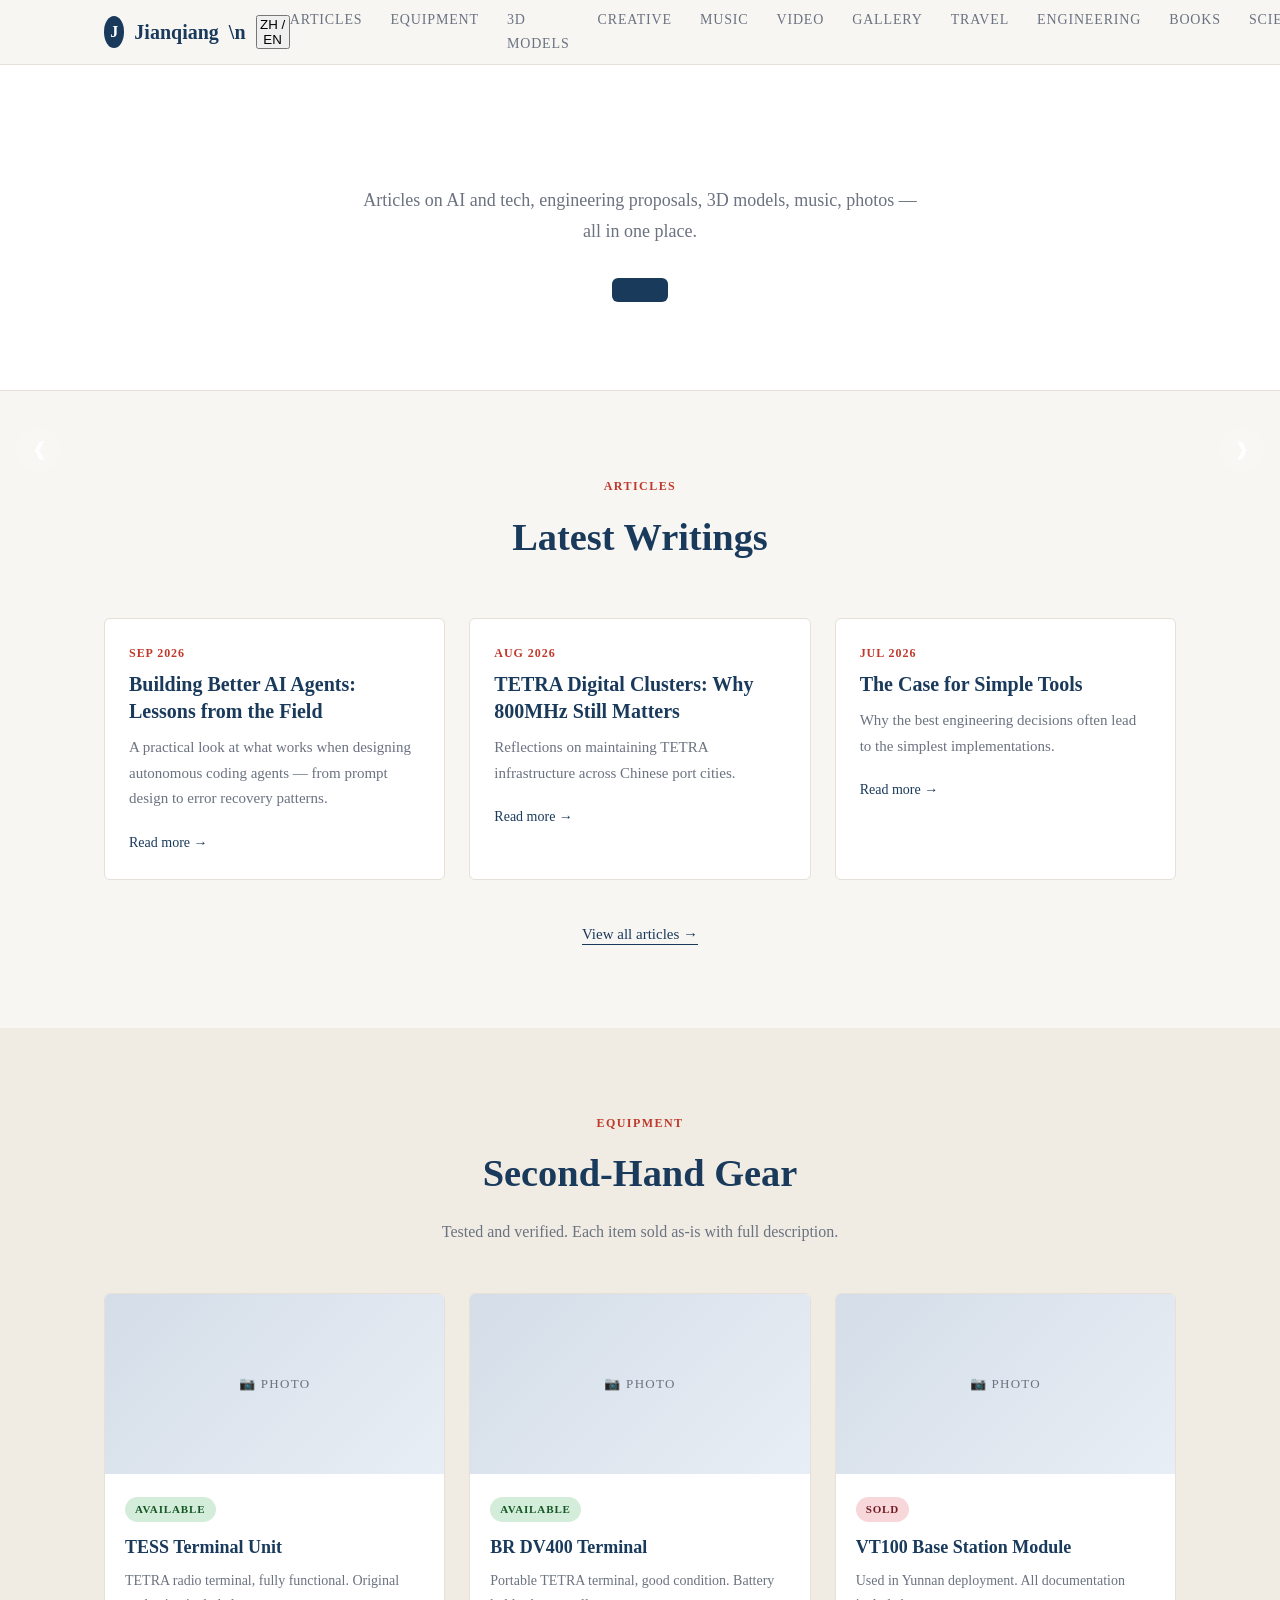
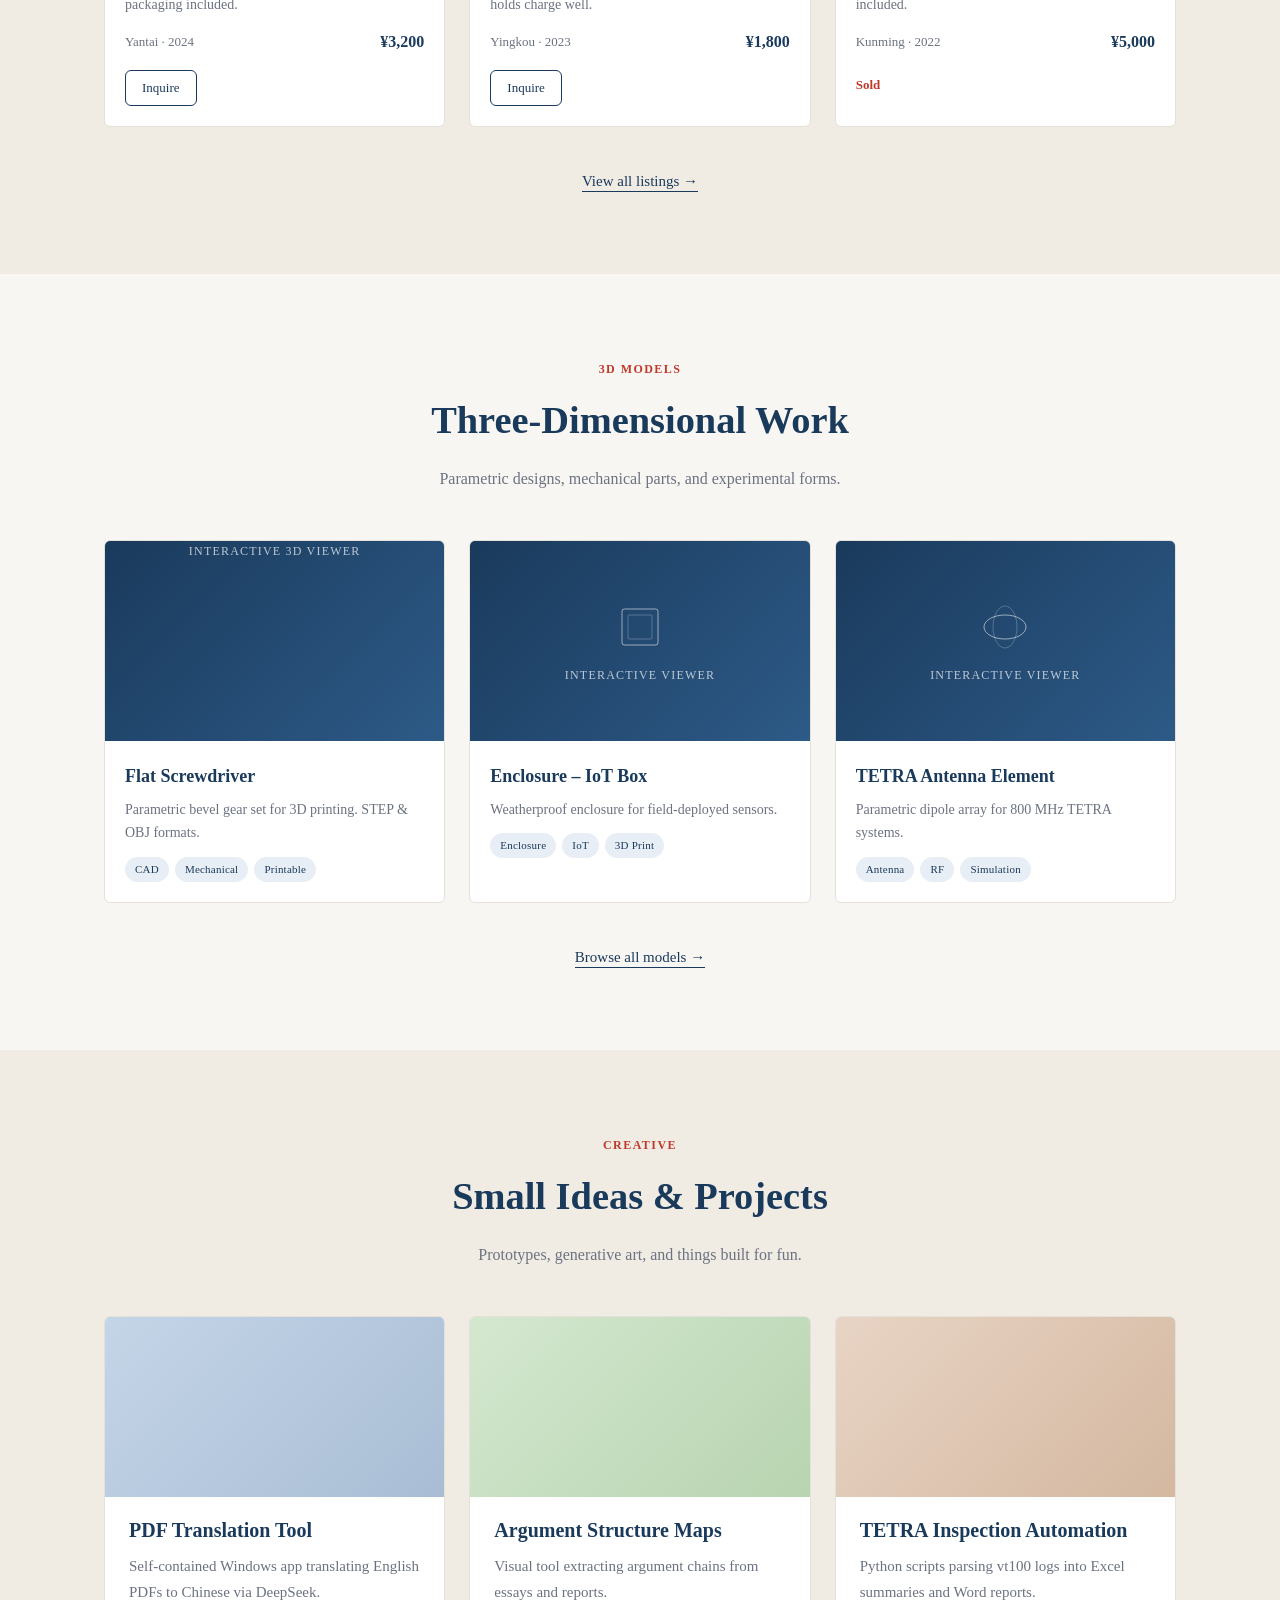
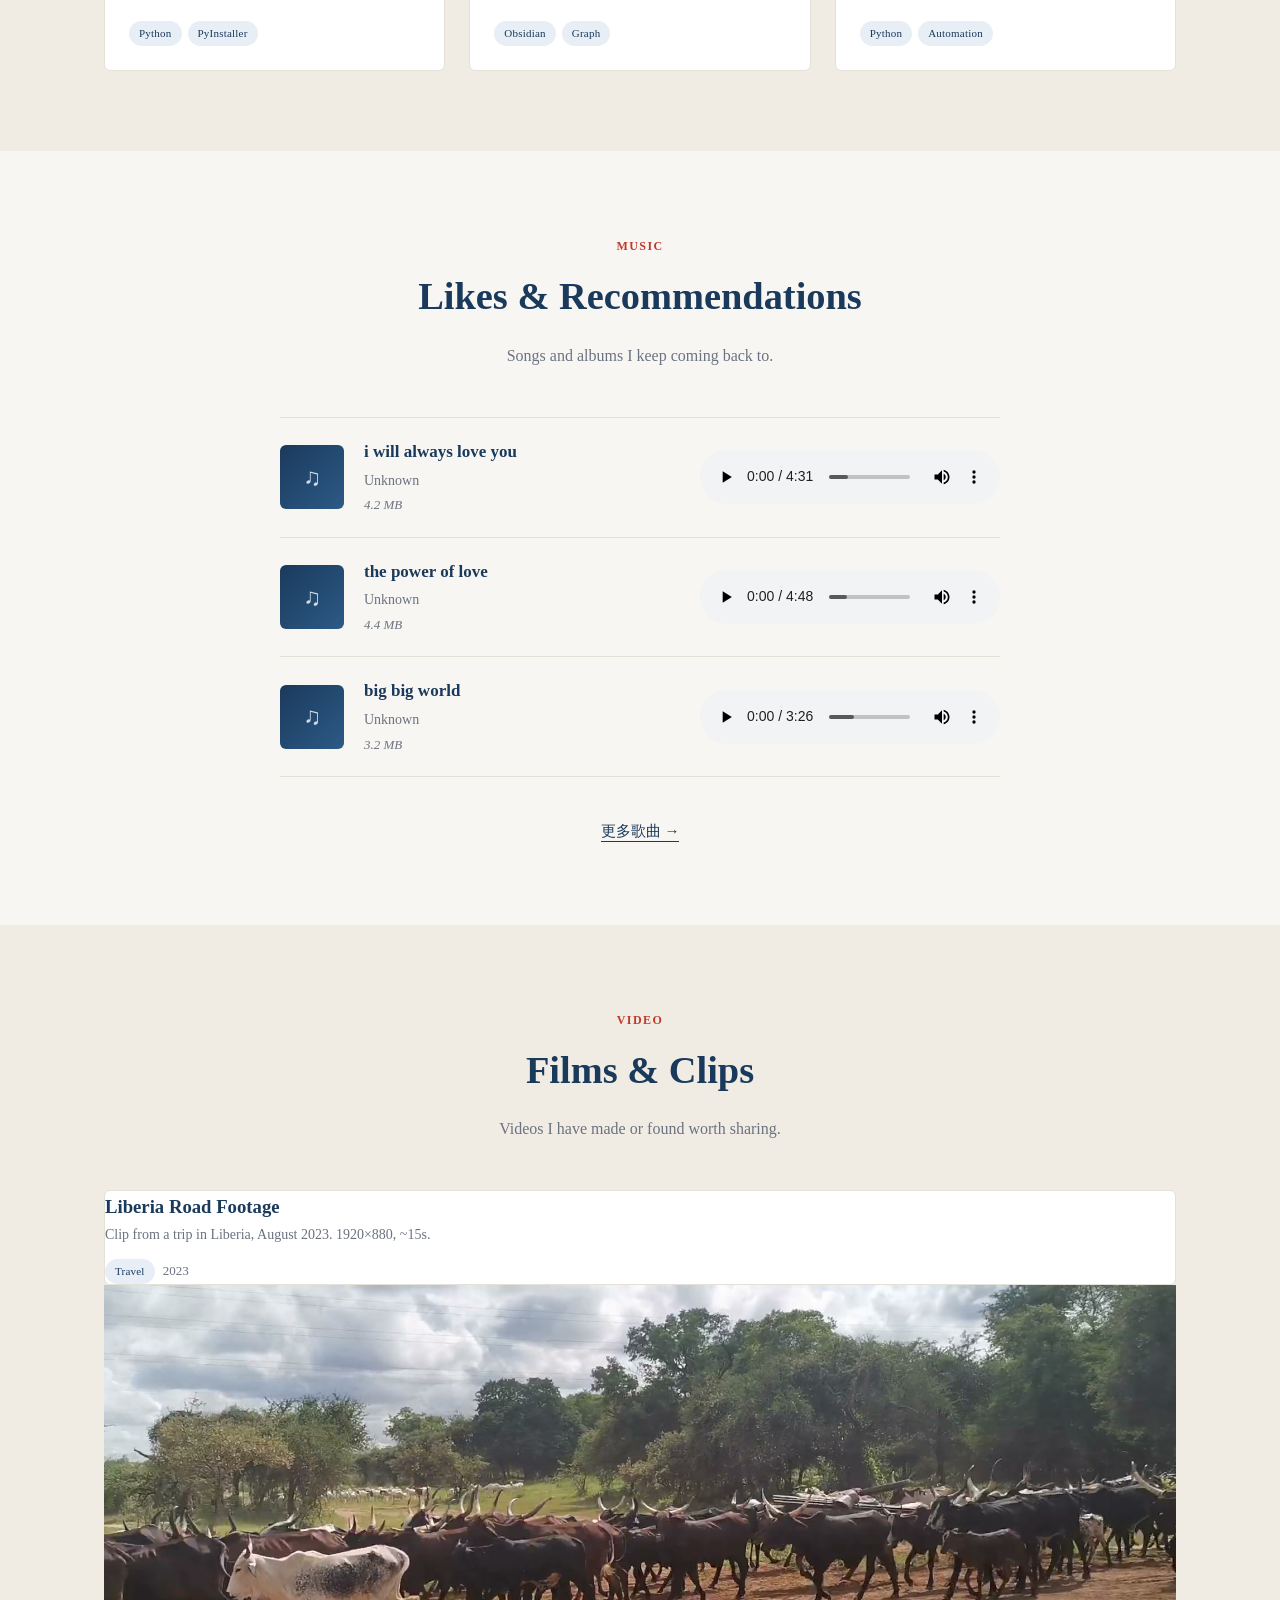
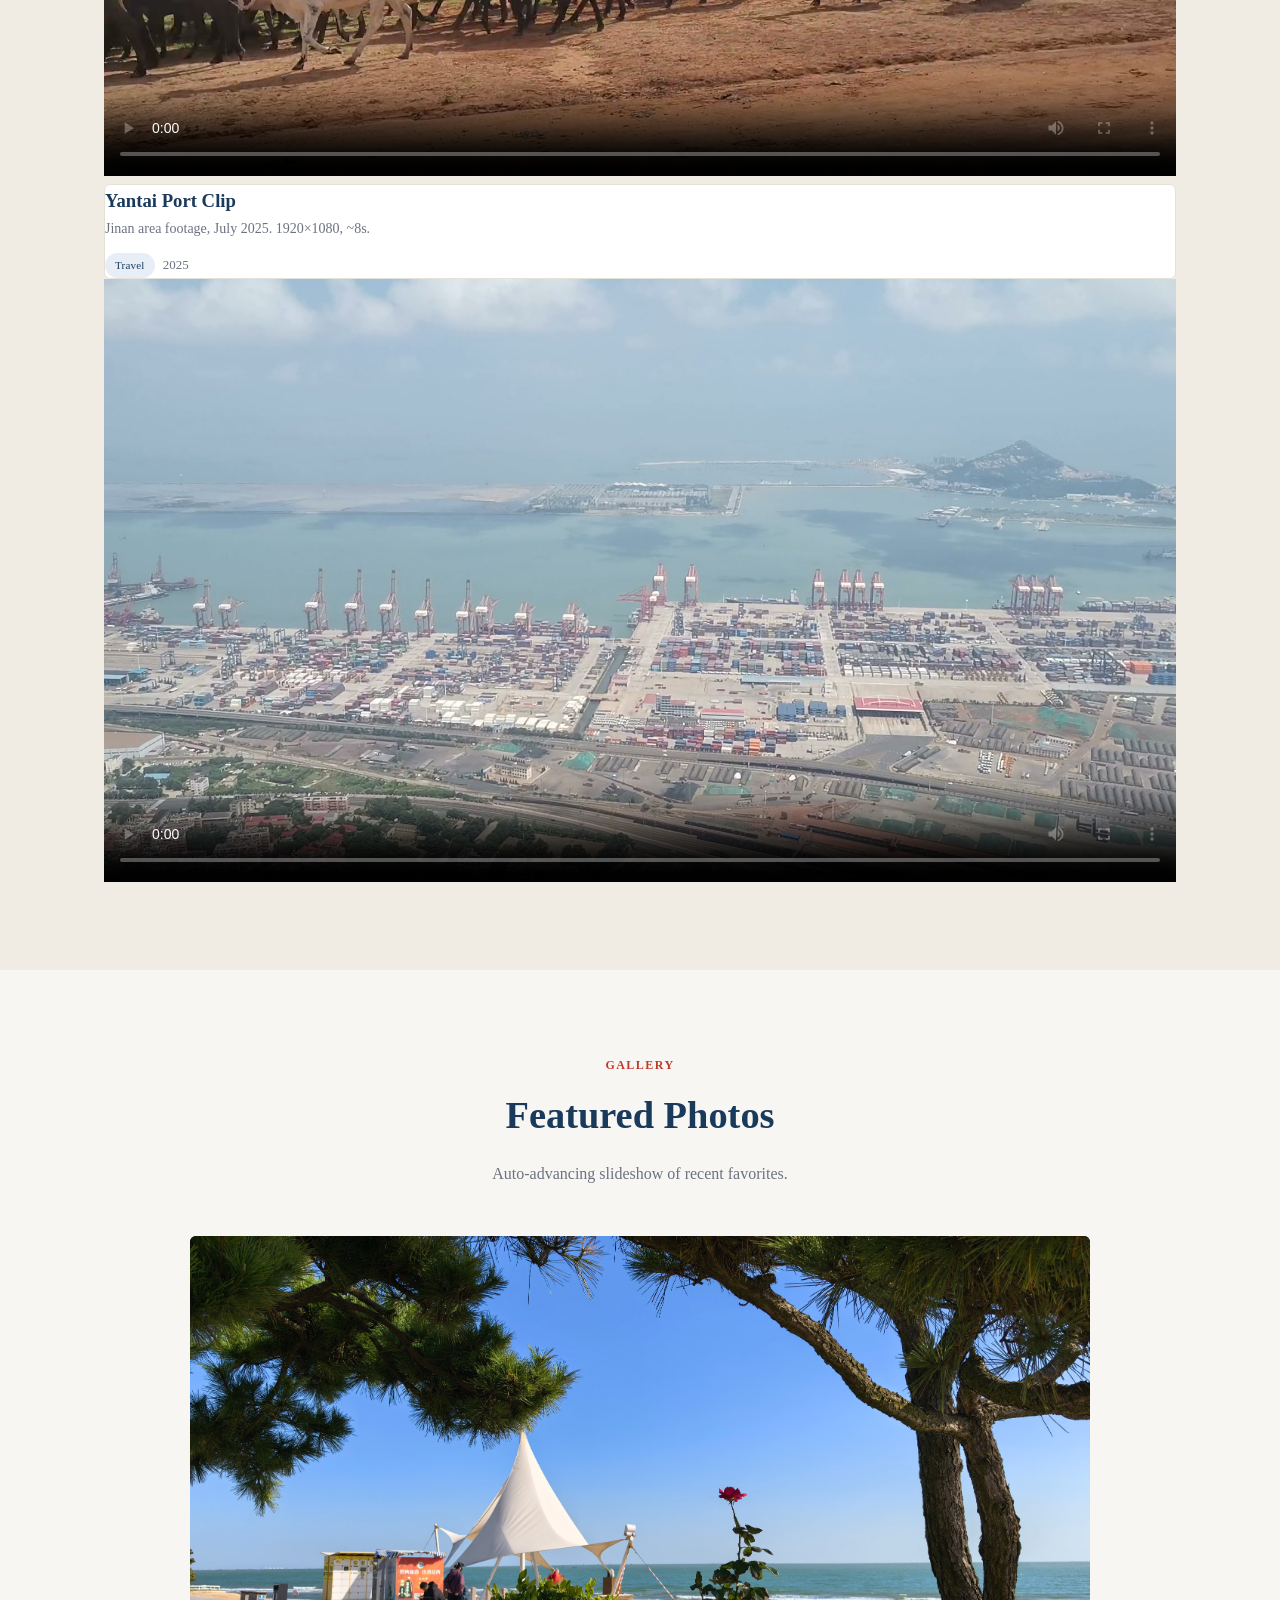
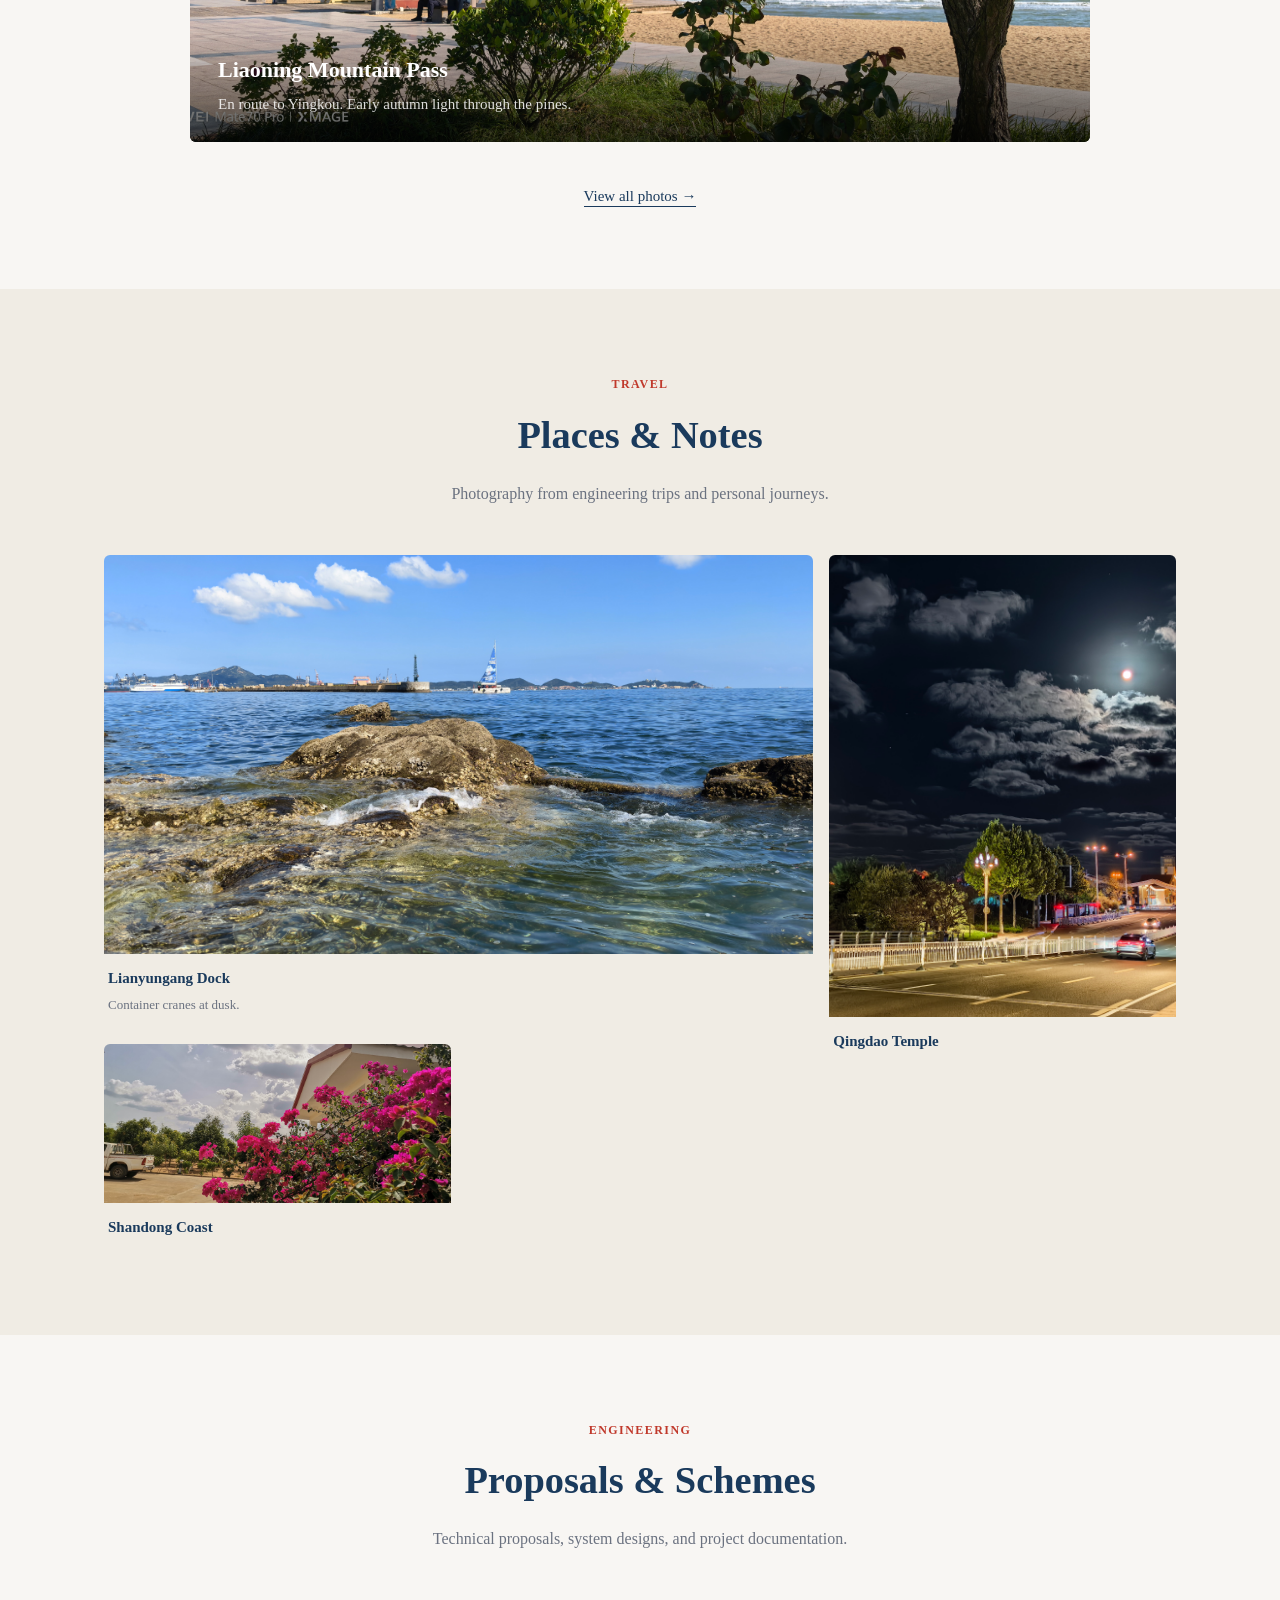
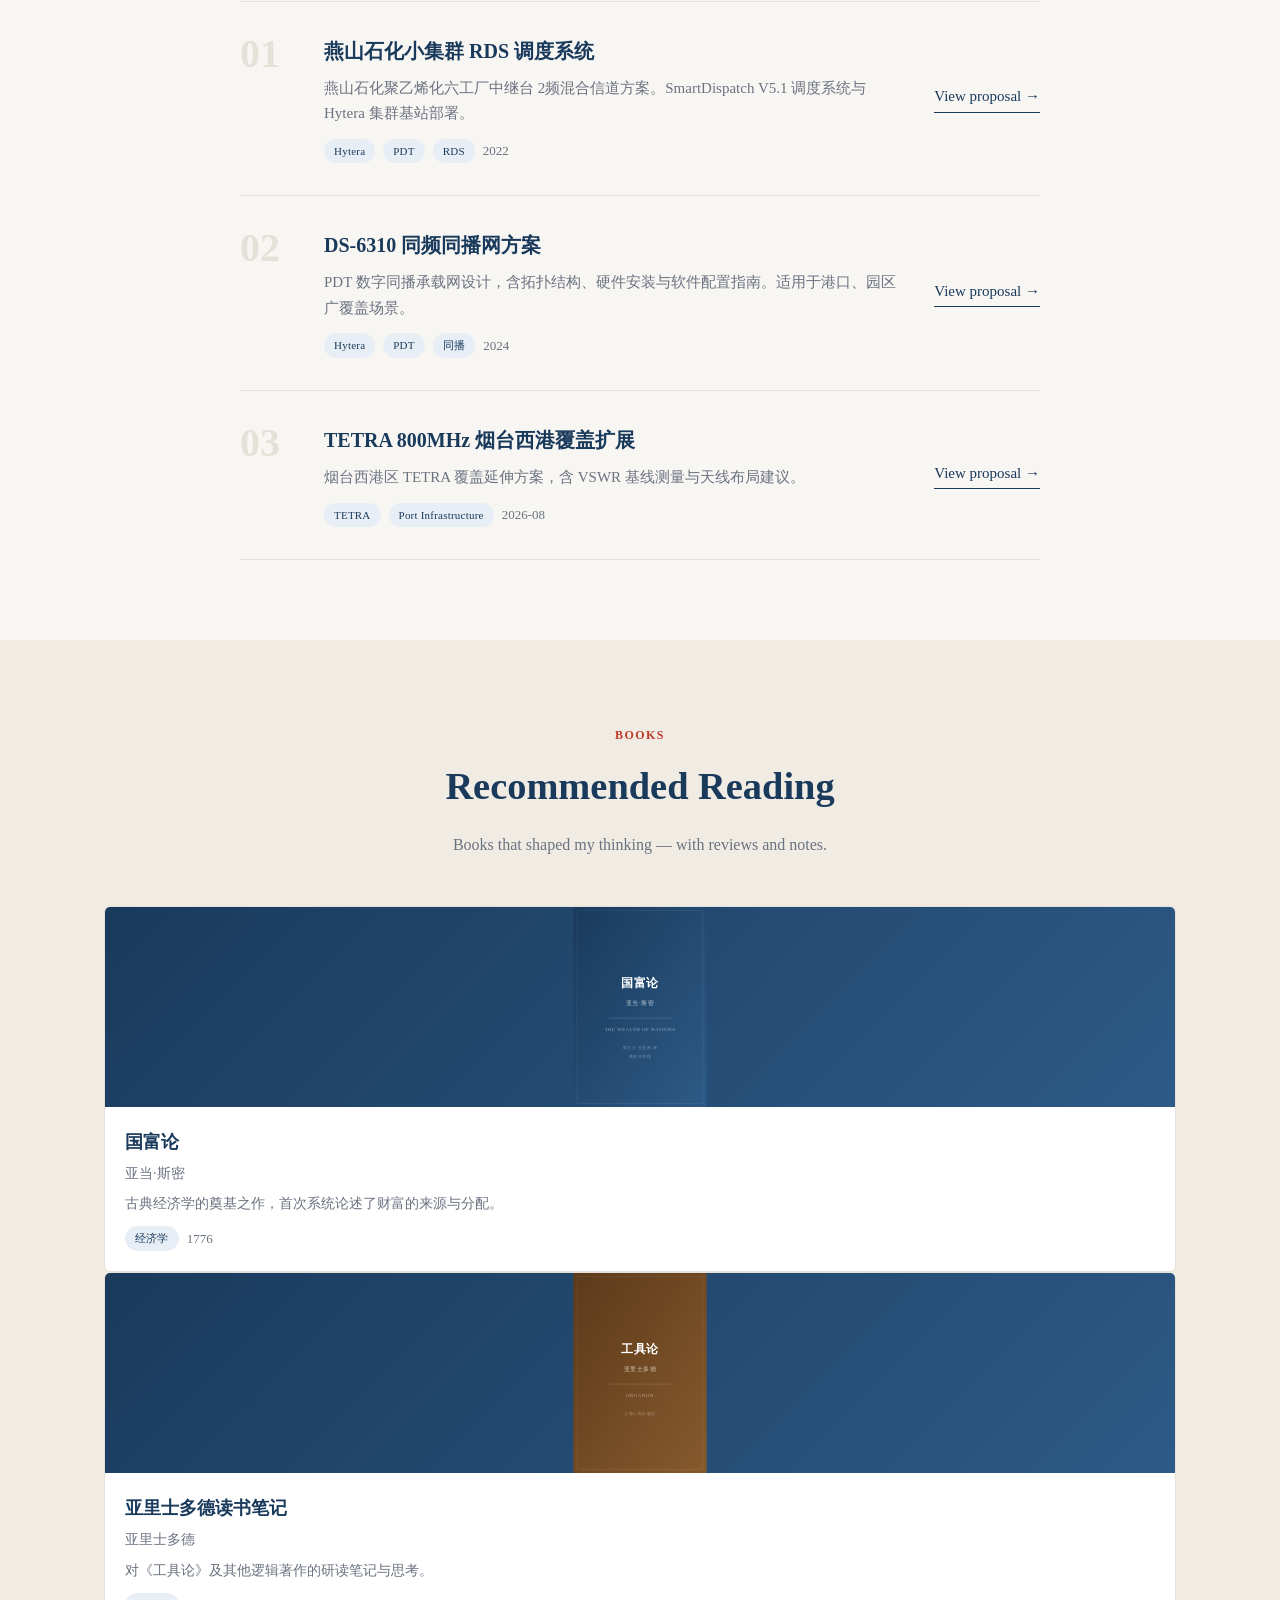
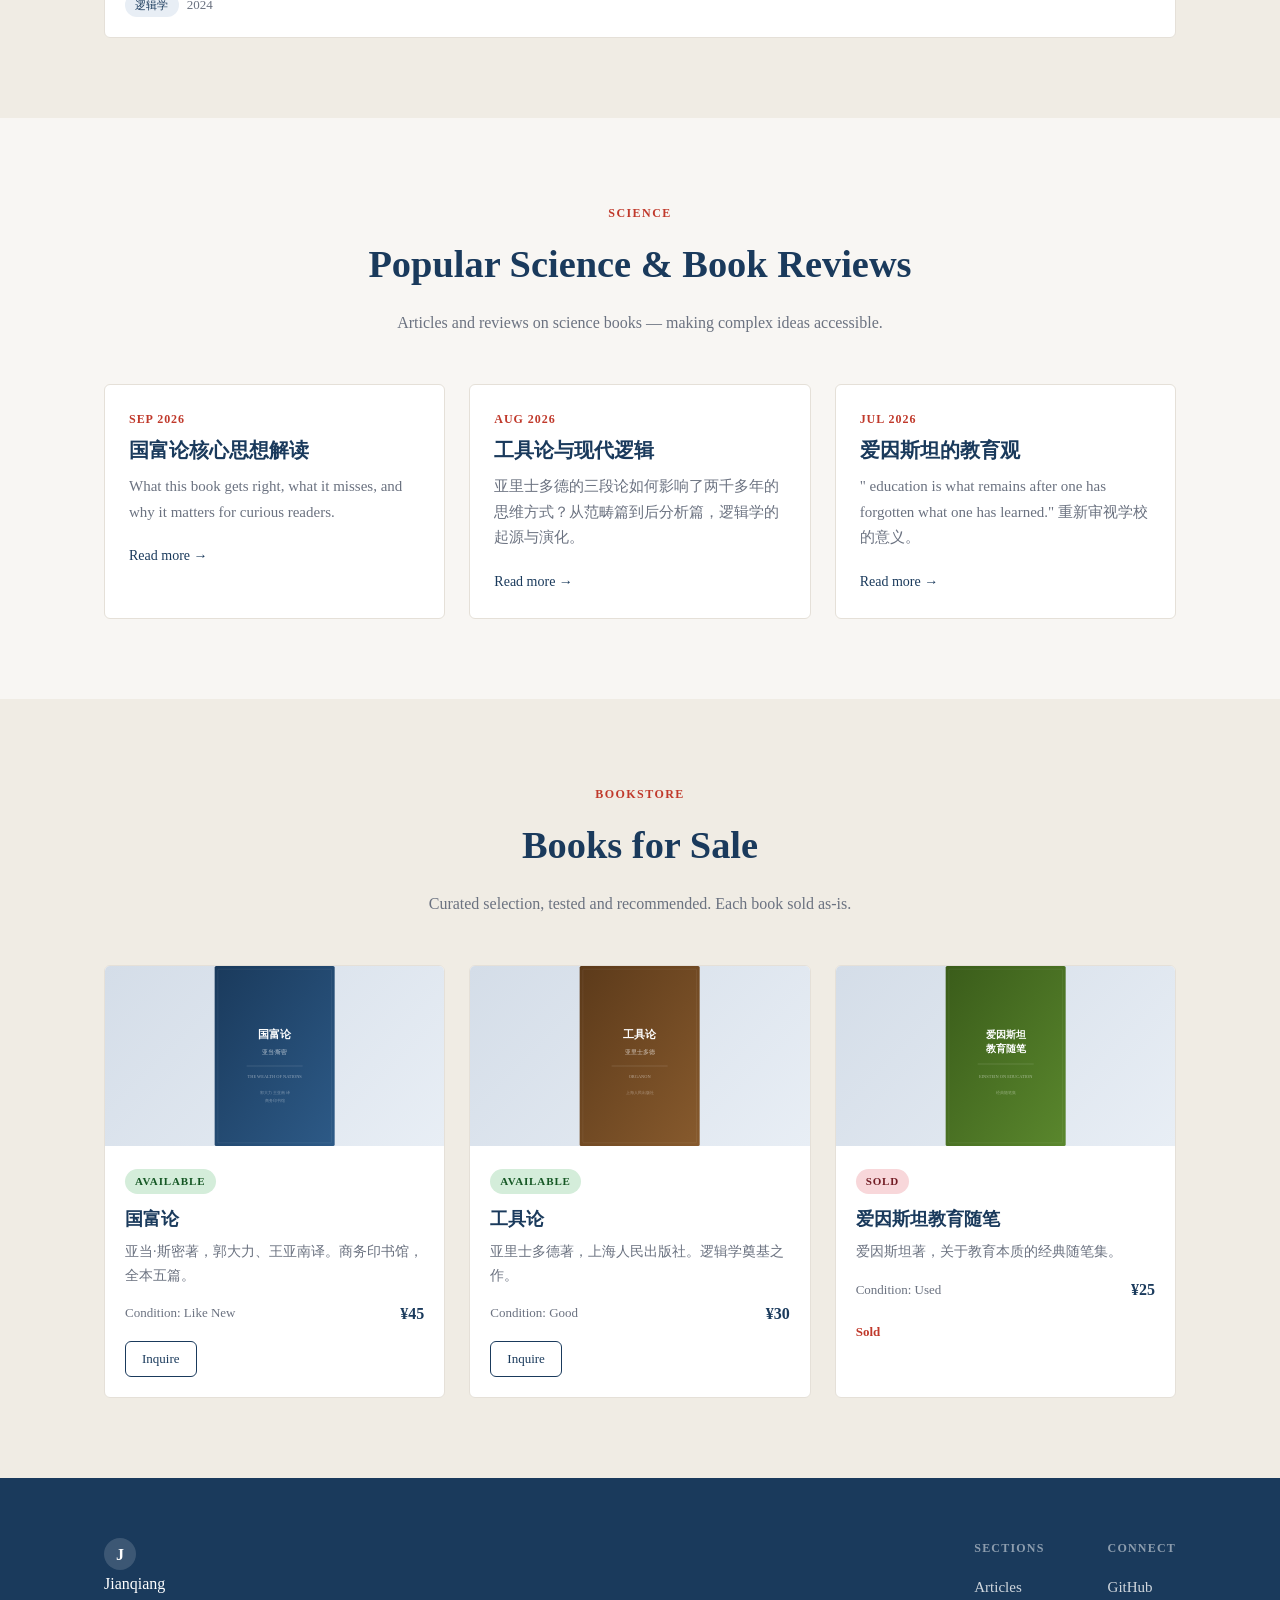
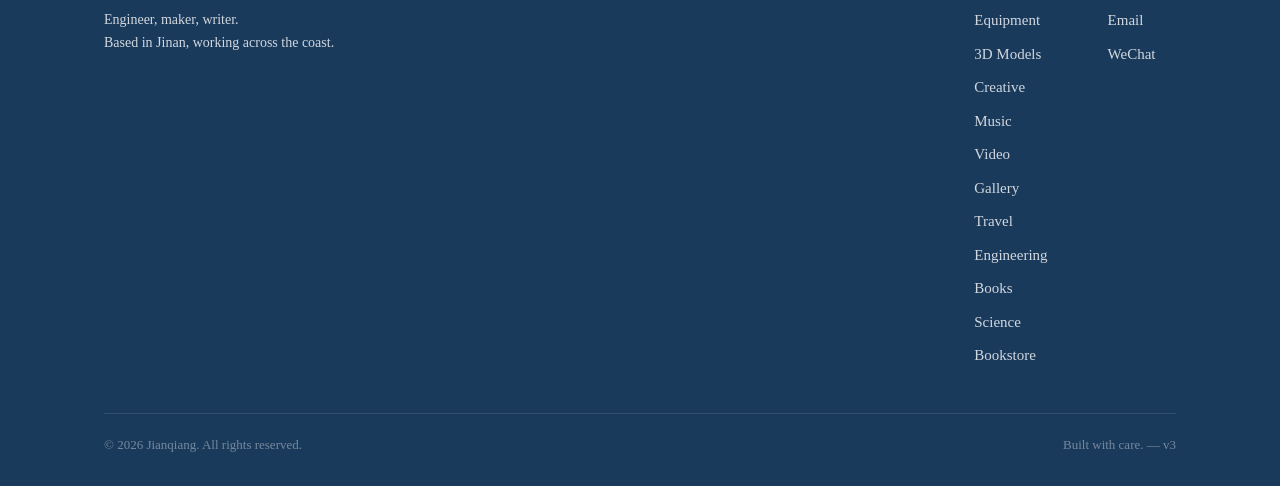
==== index.html @ b496eabc "Remove video thumbnail preview, keep only embedded player" ====
﻿<!DOCTYPE html>
<html lang="zh-CN">
<head>
  <meta charset="UTF-8">
  <meta name="viewport" content="width=device-width, initial-scale=1.0">
  <title>Jianqiang &mdash; Personal Site v2</title>
  <meta name="description" content="Articles, equipment, 3D models, travel photos, music, videos, and engineering proposals by Jianqiang">
  <link rel="preconnect" href="https://fonts.googleapis.com">
  <link rel="preconnect" href="https://fonts.gstatic.com" crossorigin>
  <link href="https://fonts.googleapis.com/css2?family=Playfair+Display:ital,wght@0,400;0,600;0,700;1,400&family=Inter:wght@300;400;500;600&display=swap" rel="stylesheet">
  <link rel="stylesheet" href="css/style.css">
</head>
<body>

<header class="site-header">
  <div class="container header-inner">
    <a href="#" class="logo">
      <span class="logo-mark">J</span>
      <span class="logo-text">Jianqiang</span>\n      <button class="lang-toggle" id="langToggle" aria-label="Switch language">ZH / EN</button>
    </a>
    <button class="nav-toggle" aria-label="Toggle menu" aria-expanded="false">
      <span></span><span></span><span></span>
    </button>
    <nav class="main-nav" id="mainNav">
      <a href="#blog">Articles</a>
      <a href="#equipment">Equipment</a>
      <a href="#models">3D Models</a>
      <a href="#creative">Creative</a>
      <a href="#music">Music</a>
      <a href="#videos">Video</a>
      <a href="#gallery">Gallery</a>
      <a href="#travel">Travel</a>
      <a href="#engineering">Engineering</a><a href="#books">Books</a><a href="#science">Science</a><a href="#bookstore">Bookstore</a>
      <a href="#books">Books</a>
      <a href="#science">Science</a>
      <a href="#bookstore">Bookstore</a>
    </nav>
  </div>
</header>

<section class="hero">
  <div class="container">
    <p class="hero-eyebrow"><span data-lang-en="Engineer &middot; Maker &middot; Writer" data-lang-zh="工程师 &middot; 创客 &middot; 写作者">Engineer &middot; Maker &middot; Writer</span></p>
    <h1><span data-lang-en="Exploring technology,<br>sharing ideas." data-lang-zh="探索技术，<br>分享想法。">Exploring technology,<br>sharing ideas.</span></h1>
    <p class="hero-sub">Articles on AI and tech, engineering proposals, 3D models, music, photos &mdash; all in one place.</p>
    <a href="#blog" class="btn btn-primary"><span data-lang-en="Read the Latest" data-lang-zh="阅读最新文章">Read the Latest</span></a>
  </div>
</section>

<section id="blog" class="section">
  <div class="container">
    <div class="section-header"><span class="section-tag">Articles</span><h2>Latest Writings</h2></div>
    <div class="card-grid">
      <article class="card card-article"><div class="card-date">Sep 2026</div><h3><a href="articles/ai-agents-lessons.html">Building Better AI Agents: Lessons from the Field</a></h3><p>A practical look at what works when designing autonomous coding agents &mdash; from prompt design to error recovery patterns.</p><a href="articles/ai-agents-lessons.html" class="card-link">Read more &rarr;</a></article>
      <article class="card card-article"><div class="card-date">Aug 2026</div><h3><a href="articles/tetra-800mhz.html">TETRA Digital Clusters: Why 800MHz Still Matters</a></h3><p>Reflections on maintaining TETRA infrastructure across Chinese port cities.</p><a href="articles/tetra-800mhz.html" class="card-link">Read more &rarr;</a></article>
      <article class="card card-article"><div class="card-date">Jul 2026</div><h3><a href="articles/simple-tools.html">The Case for Simple Tools</a></h3><p>Why the best engineering decisions often lead to the simplest implementations.</p><a href="articles/simple-tools.html" class="card-link">Read more &rarr;</a></article>
    </div>
    <div class="section-more"><a href="#" class="link-arrow">View all articles &rarr;</a></div>
  </div>
</section>

<section id="equipment" class="section section-alt">
  <div class="container">
    <div class="section-header"><span class="section-tag">Equipment</span><h2>Second-Hand Gear</h2><p>Tested and verified. Each item sold as-is with full description.</p></div>
    <div class="equip-grid">
      <div class="equip-card"><div class="equip-img"><div class="equip-placeholder">&#128247; Photo</div></div><div class="equip-info"><span class="equip-status avail">Available</span><h3>TESS Terminal Unit</h3><p class="equip-desc">TETRA radio terminal, fully functional. Original packaging included.</p><div class="equip-meta"><span>Yantai &middot; 2024</span><span class="equip-price">&#165;3,200</span></div><a href="#" class="btn btn-outline btn-sm">Inquire</a></div></div>
      <div class="equip-card"><div class="equip-img"><div class="equip-placeholder">&#128247; Photo</div></div><div class="equip-info"><span class="equip-status avail">Available</span><h3>BR DV400 Terminal</h3><p class="equip-desc">Portable TETRA terminal, good condition. Battery holds charge well.</p><div class="equip-meta"><span>Yingkou &middot; 2023</span><span class="equip-price">&#165;1,800</span></div><a href="#" class="btn btn-outline btn-sm">Inquire</a></div></div>
      <div class="equip-card"><div class="equip-img"><div class="equip-placeholder">&#128247; Photo</div></div><div class="equip-info"><span class="equip-status sold">Sold</span><h3>VT100 Base Station Module</h3><p class="equip-desc">Used in Yunnan deployment. All documentation included.</p><div class="equip-meta"><span>Kunming &middot; 2022</span><span class="equip-price">&#165;5,000</span></div><span class="sold-tag">Sold</span></div></div>
    </div>
    <div class="section-more"><a href="#" class="link-arrow">View all listings &rarr;</a></div>
  </div>
</section>

<section id="models" class="section">
  <div class="container">
    <div class="section-header"><span class="section-tag">3D Models</span><h2>Three-Dimensional Work</h2><p>Parametric designs, mechanical parts, and experimental forms.</p></div>
    <div class="model-grid">
      <div class="model-card"><div class="model-viewer"><model-viewer src="images/screwdriver.step" auto-rotate camera-controls shadow-intensity="1" style="height:200px;width:100%;background:linear-gradient(135deg,#1a3a5c,#2d5a87)"><div class="model-placeholder" slot="poster"><span>Interactive 3D Viewer</span></div></model-viewer></div><div class="model-info"><h3>Flat Screwdriver</h3><p>Parametric bevel gear set for 3D printing. STEP &amp; OBJ formats.</p><div class="model-tags"><span class="tag">CAD</span><span class="tag">Mechanical</span><span class="tag">Printable</span></div></div></div>
      <div class="model-card"><div class="model-viewer"><div class="model-placeholder"><svg viewBox="0 0 100 100" xmlns="http://www.w3.org/2000/svg"><rect x="20" y="20" width="60" height="60" rx="4" fill="none" stroke="rgba(255,255,255,0.6)" stroke-width="1.5"/><rect x="30" y="30" width="40" height="40" rx="2" fill="none" stroke="rgba(255,255,255,0.4)" stroke-width="1"/></svg><span>Interactive Viewer</span></div></div><div class="model-info"><h3>Enclosure &ndash; IoT Box</h3><p>Weatherproof enclosure for field-deployed sensors.</p><div class="model-tags"><span class="tag">Enclosure</span><span class="tag">IoT</span><span class="tag">3D Print</span></div></div></div>
      <div class="model-card"><div class="model-viewer"><div class="model-placeholder"><svg viewBox="0 0 100 100" xmlns="http://www.w3.org/2000/svg"><ellipse cx="50" cy="50" rx="35" ry="20" fill="none" stroke="rgba(255,255,255,0.6)" stroke-width="1.5"/><ellipse cx="50" cy="50" rx="20" ry="35" fill="none" stroke="rgba(255,255,255,0.4)" stroke-width="1"/></svg><span>Interactive Viewer</span></div></div><div class="model-info"><h3>TETRA Antenna Element</h3><p>Parametric dipole array for 800 MHz TETRA systems.</p><div class="model-tags"><span class="tag">Antenna</span><span class="tag">RF</span><span class="tag">Simulation</span></div></div></div>
    </div>
    <div class="section-more"><a href="#" class="link-arrow">Browse all models &rarr;</a></div>
  </div>
</section>

<section id="creative" class="section section-alt">
  <div class="container">
    <div class="section-header"><span class="section-tag">Creative</span><h2>Small Ideas &amp; Projects</h2><p>Prototypes, generative art, and things built for fun.</p></div>
    <div class="card-grid">
      <div class="card card-creative"><div class="card-img-placeholder creative-1"></div><div class="card-body"><h3><a href="#">PDF Translation Tool</a></h3><p>Self-contained Windows app translating English PDFs to Chinese via DeepSeek.</p><div class="card-tags"><span class="tag">Python</span><span class="tag">PyInstaller</span></div></div></div>
      <div class="card card-creative"><div class="card-img-placeholder creative-2"></div><div class="card-body"><h3><a href="#">Argument Structure Maps</a></h3><p>Visual tool extracting argument chains from essays and reports.</p><div class="card-tags"><span class="tag">Obsidian</span><span class="tag">Graph</span></div></div></div>
      <div class="card card-creative"><div class="card-img-placeholder creative-3"></div><div class="card-body"><h3><a href="#">TETRA Inspection Automation</a></h3><p>Python scripts parsing vt100 logs into Excel summaries and Word reports.</p><div class="card-tags"><span class="tag">Python</span><span class="tag">Automation</span></div></div></div>
    </div>
  </div>
</section>

<section id="music" class="section">
  <div class="container">
    <div class="section-header"><span class="section-tag">Music</span><h2>Likes &amp; Recommendations</h2><p>Songs and albums I keep coming back to.</p></div>
    <div class="music-list">

<div class="music-item">
  <div class="music-cover"><span class="music-icon">&#9835;</span></div>
  <div class="music-info">
    <h3>i will always love you</h3>
    <p class="music-artist">Unknown</p>
    <p class="music-note">4.2 MB</p>
  </div>
  <audio controls src="images/music/i will always love you.mp3"></audio>
</div>
<div class="music-item">
  <div class="music-cover"><span class="music-icon">&#9835;</span></div>
  <div class="music-info">
    <h3>the power of love</h3>
    <p class="music-artist">Unknown</p>
    <p class="music-note">4.4 MB</p>
  </div>
  <audio controls src="images/music/the power of love.mp3"></audio>
</div>
<div class="music-item">
  <div class="music-cover"><span class="music-icon">&#9835;</span></div>
  <div class="music-info">
    <h3>big big world</h3>
    <p class="music-artist">Unknown</p>
    <p class="music-note">3.2 MB</p>
  </div>
  <audio controls src="images/music/经典英文歌 - big big world.mp3"></audio>
</div>
<div class="music-item music-hidden">
  <div class="music-cover"><span class="music-icon">&#9835;</span></div>
  <div class="music-info">
    <h3>我心永恒</h3>
    <p class="music-artist">群星</p>
    <p class="music-note">11.1 MB</p>
  </div>
  <audio controls src="images/music/群星 - 我心永恒.mp3"></audio>
</div>
<div class="music-item music-hidden">
  <div class="music-cover"><span class="music-icon">&#9835;</span></div>
  <div class="music-info">
    <h3>爱你在心口难开more than i can say</h3>
    <p class="music-artist">奥斯卡</p>
    <p class="music-note">3.4 MB</p>
  </div>
  <audio controls src="images/music/英  文-03-奥斯卡-爱你在心口难开more than i can say.mp3"></audio>
</div>
<div class="music-item music-hidden">
  <div class="music-cover"><span class="music-icon">&#9835;</span></div>
  <div class="music-info">
    <h3>昨日重现_yesterday once more</h3>
    <p class="music-artist">席琳·迪翁</p>
    <p class="music-note">3.4 MB</p>
  </div>
  <audio controls src="images/music/英文歌 - 席琳·迪翁-昨日重现_yesterday once more.mp3"></audio>
</div>
<div class="music-item music-hidden">
  <div class="music-cover"><span class="music-icon">&#9835;</span></div>
  <div class="music-info">
    <h3>say you say me</h3>
    <p class="music-artist">Unknown</p>
    <p class="music-note">3.7 MB</p>
  </div>
  <audio controls src="images/music/英文经典电影情歌say you say me.mp3"></audio>
</div>
<div class="music-item music-hidden">
  <div class="music-cover"><span class="music-icon">&#9835;</span></div>
  <div class="music-info">
    <h3>在那遥远的地方</h3>
    <p class="music-artist">黄耀明</p>
    <p class="music-note">11.3 MB</p>
  </div>
  <audio controls src="images/music/黄耀明-在那遥远的地方.mp3"></audio>
</div>
    </div>
    <div class="section-more"><a href="#" id="musicToggle" class="link-arrow">更多歌曲 &rarr;</a></div>
</section>

<section id="videos" class="section section-alt">
  <div class="container">
    <div class="section-header"><span class="section-tag">Video</span><h2>Films &amp; Clips</h2><p>Videos I have made or found worth sharing.</p></div>
    <div class="video-grid">
      <div class="video-card">
          <h3><a href="#">Liberia Road Footage</a></h3>
          <p class="video-desc">Clip from a trip in Liberia, August 2023. 1920×880, ~15s.</p>
          <div class="video-meta"><span class="tag">Travel</span><span class="date">2023</span></div>
        </div>
        <video controls preload="metadata" poster="images/videos/capture_2023_thumb.jpg" style="width:100%">
          <source src="images/videos/clips/capture_2023_clip.mp4" type="video/mp4">
          Your browser does not support the video tag.
        </video>
      </div>
      <div class="video-card">
          <h3><a href="#">Yantai Port Clip</a></h3>
          <p class="video-desc">Jinan area footage, July 2025. 1920×1080, ~8s.</p>
          <div class="video-meta"><span class="tag">Travel</span><span class="date">2025</span></div>
        </div>
        <video controls preload="metadata" poster="images/videos/capture_2025_thumb.jpg" style="width:100%">
          <source src="images/videos/clips/capture_2025_clip.mp4" type="video/mp4">
          Your browser does not support the video tag.
        </video>
      </div>
    </div>
  </div>
</section>

<section id="gallery" class="section">
  <div class="container">
    <div class="section-header"><span class="section-tag">Gallery</span><h2>Featured Photos</h2><p>Auto-advancing slideshow of recent favorites.</p></div>
    <div class="slideshow" id="slideshow">
      <div class="slideshow-track" id="slideshowTrack">
        <div class="slide active"><div class="slide-img"><img src="images/photo-1.jpg" alt="Photo" style="width:100%;height:100%;object-fit:cover"></div><div class="slide-caption"><h3>Liaoning Mountain Pass</h3><p>En route to Yingkou. Early autumn light through the pines.</p></div></div>
        </div>
        </div>
      </div>
      <button class="slideshow-btn prev" aria-label="Previous">&#10094;</button>
      <button class="slideshow-btn next" aria-label="Next">&#10095;</button>
      <div class="slideshow-dots" id="slideshowDots"></div>
    </div>
    <div class="section-more"><a href="#" class="link-arrow">View all photos &rarr;</a></div>
  </div>
</section>

<section id="travel" class="section section-alt">
  <div class="container">
    <div class="section-header"><span class="section-tag">Travel</span><h2>Places &amp; Notes</h2><p>Photography from engineering trips and personal journeys.</p></div>
    <div class="photo-grid">
      <div class="photo-item wide"><div class="photo-placeholder"><img src="images/travel-1.jpg" alt="Lianyungang" style="width:100%;height:100%;object-fit:cover"></div><div class="photo-caption"><h4>Lianyungang Dock</h4><p>Container cranes at dusk.</p></div></div>
      <div class="photo-item tall"><div class="photo-placeholder"><img src="images/travel-2.jpg" alt="Qingdao" style="width:100%;height:100%;object-fit:cover"></div><div class="photo-caption"><h4>Qingdao Temple</h4></div></div>
      <div class="photo-item"><div class="photo-placeholder"><img src="images/travel-3.jpg" alt="Coast" style="width:100%;height:100%;object-fit:cover"></div><div class="photo-caption"><h4>Shandong Coast</h4></div></div>
    </div>
  </div>
</section>

<section id="engineering" class="section">
  <div class="container">
    <div class="section-header"><span class="section-tag">Engineering</span><h2>Proposals &amp; Schemes</h2><p>Technical proposals, system designs, and project documentation.</p></div>
    <div class="proposal-list">
      <div class="proposal-item"><div class="proposal-number">01</div><div class="proposal-content"><h3>燕山石化小集群 RDS 调度系统</h3><p>燕山石化聚乙烯化六工厂中继台 2频混合信道方案。SmartDispatch V5.1 调度系统与 Hytera 集群基站部署。</p><div class="proposal-meta"><span class="tag">Hytera</span><span class="tag">PDT</span><span class="tag">RDS</span><span class="date">2022</span></div></div><a href="#" class="link-arrow">View proposal &rarr;</a></div>
      <div class="proposal-item"><div class="proposal-number">02</div><div class="proposal-content"><h3>DS-6310 同频同播网方案</h3><p>PDT 数字同播承载网设计，含拓扑结构、硬件安装与软件配置指南。适用于港口、园区广覆盖场景。</p><div class="proposal-meta"><span class="tag">Hytera</span><span class="tag">PDT</span><span class="tag">同播</span><span class="date">2024</span></div></div><a href="#" class="link-arrow">View proposal &rarr;</a></div>
      <div class="proposal-item"><div class="proposal-number">03</div><div class="proposal-content"><h3>TETRA 800MHz 烟台西港覆盖扩展</h3><p>烟台西港区 TETRA 覆盖延伸方案，含 VSWR 基线测量与天线布局建议。</p><div class="proposal-meta"><span class="tag">TETRA</span><span class="tag">Port Infrastructure</span><span class="date">2026-08</span></div></div><a href="#" class="link-arrow">View proposal &rarr;</a></div>
    </div>
  </div>
</section>


<section id="books" class="section section-alt">
  <div class="container">
    <div class="section-header">
      <span class="section-tag">Books</span>
      <h2>Recommended Reading</h2>
      <p>Books that shaped my thinking &mdash; with reviews and notes.</p>
    </div>
    <div class="book-grid">
      <div class="book-card">
        <div class='book-cover'><svg xmlns="http://www.w3.org/2000/svg" viewBox="0 0 300 450" width="300" height="450">
  <defs>
    <linearGradient id="g1" x1="0%" y1="0%" x2="100%" y2="100%">
      <stop offset="0%" style="stop-color:#1a3a5c"/>
      <stop offset="100%" style="stop-color:#2d5a87"/>
    </linearGradient>
  </defs>
  <rect width="300" height="450" fill="url(#g1)" rx="4"/>
  <rect x="8" y="8" width="284" height="434" fill="none" stroke="rgba(255,255,255,0.15)" stroke-width="1" rx="2"/>
  <text x="150" y="180" text-anchor="middle" font-family="Georgia,serif" font-size="28" fill="#fff" font-weight="bold">国富论</text>
  <text x="150" y="220" text-anchor="middle" font-family="Georgia,serif" font-size="14" fill="rgba(255,255,255,0.7)">亚当·斯密</text>
  <line x1="80" y1="250" x2="220" y2="250" stroke="rgba(255,255,255,0.3)" stroke-width="1"/>
  <text x="150" y="280" text-anchor="middle" font-family="Georgia,serif" font-size="11" fill="rgba(255,255,255,0.5)">THE WEALTH OF NATIONS</text>
  <text x="150" y="320" text-anchor="middle" font-family="Georgia,serif" font-size="10" fill="rgba(255,255,255,0.4)">郭大力 王亚南 译</text>
  <text x="150" y="340" text-anchor="middle" font-family="Georgia,serif" font-size="10" fill="rgba(255,255,255,0.4)">商务印书馆</text>
</svg>
</div>
        <div class="book-info">
          <h3>国富论</h3>
          <p class="book-author">亚当·斯密</p>
          <p class="book-desc">古典经济学的奠基之作，首次系统论述了财富的来源与分配。</p>
          <div class="book-meta"><span class="tag">经济学</span><span class="date">1776</span></div>
        </div>
      </div>
      <div class="book-card">
        <div class='book-cover'><svg xmlns="http://www.w3.org/2000/svg" viewBox="0 0 300 450" width="300" height="450">
  <defs>
    <linearGradient id="g2" x1="0%" y1="0%" x2="100%" y2="100%">
      <stop offset="0%" style="stop-color:#5c3a1a"/>
      <stop offset="100%" style="stop-color:#875a2d"/>
    </linearGradient>
  </defs>
  <rect width="300" height="450" fill="url(#g2)" rx="4"/>
  <rect x="8" y="8" width="284" height="434" fill="none" stroke="rgba(255,255,255,0.15)" stroke-width="1" rx="2"/>
  <text x="150" y="180" text-anchor="middle" font-family="Georgia,serif" font-size="28" fill="#fff" font-weight="bold">工具论</text>
  <text x="150" y="220" text-anchor="middle" font-family="Georgia,serif" font-size="14" fill="rgba(255,255,255,0.7)">亚里士多德</text>
  <line x1="80" y1="250" x2="220" y2="250" stroke="rgba(255,255,255,0.3)" stroke-width="1"/>
  <text x="150" y="280" text-anchor="middle" font-family="Georgia,serif" font-size="11" fill="rgba(255,255,255,0.5)">ORGANON</text>
  <text x="150" y="320" text-anchor="middle" font-family="Georgia,serif" font-size="10" fill="rgba(255,255,255,0.4)">上海人民出版社</text>
</svg>
</div>
        <div class="book-info">
          <h3>亚里士多德读书笔记</h3>
          <p class="book-author">亚里士多德</p>
          <p class="book-desc">对《工具论》及其他逻辑著作的研读笔记与思考。</p>
          <div class="book-meta"><span class="tag">逻辑学</span><span class="date">2024</span></div>
        </div>
      </div>
  </div>
</section>

<section id="science" class="section">
  <div class="container">
    <div class="section-header">
      <span class="section-tag">Science</span>
      <h2>Popular Science &amp; Book Reviews</h2>
      <p>Articles and reviews on science books &mdash; making complex ideas accessible.</p>
    </div>
    <div class="card-grid">
      <article class="card card-article">
        <div class="card-date">Sep 2026</div>
        <h3><a href="#">国富论核心思想解读</a></h3>
        <p>What this book gets right, what it misses, and why it matters for curious readers.</p>
        <a href="articles/wealth-of-nations.html" class="card-link">Read more &rarr;</a>
      </article>
      <article class="card card-article">
        <div class="card-date">Aug 2026</div>
        <h3><a href="#">工具论与现代逻辑</a></h3>
        <p>亚里士多德的三段论如何影响了两千多年的思维方式？从范畴篇到后分析篇，逻辑学的起源与演化。</p>
        <a href="articles/organon-aristotle.html" class="card-link">Read more &rarr;</a>
      </article>
      <article class="card card-article">
        <div class="card-date">Jul 2026</div>
        <h3><a href="#">爱因斯坦的教育观</a></h3>
        <p>" education is what remains after one has forgotten what one has learned." 重新审视学校的意义。</p>
        <a href="articles/einstein-education.html" class="card-link">Read more &rarr;</a>
      </article>
    </div>
  </div>
</section>

<section id="bookstore" class="section section-alt">
  <div class="container">
    <div class="section-header">
      <span class="section-tag">Bookstore</span>
      <h2>Books for Sale</h2>
      <p>Curated selection, tested and recommended. Each book sold as-is.</p>
    </div>
    <div class="equip-grid">
      <div class="equip-card">
        <div class='equip-img'><svg xmlns="http://www.w3.org/2000/svg" viewBox="0 0 300 450" width="300" height="450">
  <defs>
    <linearGradient id="g1" x1="0%" y1="0%" x2="100%" y2="100%">
      <stop offset="0%" style="stop-color:#1a3a5c"/>
      <stop offset="100%" style="stop-color:#2d5a87"/>
    </linearGradient>
  </defs>
  <rect width="300" height="450" fill="url(#g1)" rx="4"/>
  <rect x="8" y="8" width="284" height="434" fill="none" stroke="rgba(255,255,255,0.15)" stroke-width="1" rx="2"/>
  <text x="150" y="180" text-anchor="middle" font-family="Georgia,serif" font-size="28" fill="#fff" font-weight="bold">国富论</text>
  <text x="150" y="220" text-anchor="middle" font-family="Georgia,serif" font-size="14" fill="rgba(255,255,255,0.7)">亚当·斯密</text>
  <line x1="80" y1="250" x2="220" y2="250" stroke="rgba(255,255,255,0.3)" stroke-width="1"/>
  <text x="150" y="280" text-anchor="middle" font-family="Georgia,serif" font-size="11" fill="rgba(255,255,255,0.5)">THE WEALTH OF NATIONS</text>
  <text x="150" y="320" text-anchor="middle" font-family="Georgia,serif" font-size="10" fill="rgba(255,255,255,0.4)">郭大力 王亚南 译</text>
  <text x="150" y="340" text-anchor="middle" font-family="Georgia,serif" font-size="10" fill="rgba(255,255,255,0.4)">商务印书馆</text>
</svg>
</div>
        <div class="equip-info">
          <span class="equip-status avail">Available</span>
          <h3>国富论</h3>
          <p class="equip-desc">亚当·斯密著，郭大力、王亚南译。商务印书馆，全本五篇。</p>
          <div class="equip-meta"><span>Condition: Like New</span><span class="equip-price">&#165;45</span></div>
          <a href="#" class="btn btn-outline btn-sm">Inquire</a>
        </div>
      </div>
      <div class="equip-card">
        <div class='equip-img'><svg xmlns="http://www.w3.org/2000/svg" viewBox="0 0 300 450" width="300" height="450">
  <defs>
    <linearGradient id="g2" x1="0%" y1="0%" x2="100%" y2="100%">
      <stop offset="0%" style="stop-color:#5c3a1a"/>
      <stop offset="100%" style="stop-color:#875a2d"/>
    </linearGradient>
  </defs>
  <rect width="300" height="450" fill="url(#g2)" rx="4"/>
  <rect x="8" y="8" width="284" height="434" fill="none" stroke="rgba(255,255,255,0.15)" stroke-width="1" rx="2"/>
  <text x="150" y="180" text-anchor="middle" font-family="Georgia,serif" font-size="28" fill="#fff" font-weight="bold">工具论</text>
  <text x="150" y="220" text-anchor="middle" font-family="Georgia,serif" font-size="14" fill="rgba(255,255,255,0.7)">亚里士多德</text>
  <line x1="80" y1="250" x2="220" y2="250" stroke="rgba(255,255,255,0.3)" stroke-width="1"/>
  <text x="150" y="280" text-anchor="middle" font-family="Georgia,serif" font-size="11" fill="rgba(255,255,255,0.5)">ORGANON</text>
  <text x="150" y="320" text-anchor="middle" font-family="Georgia,serif" font-size="10" fill="rgba(255,255,255,0.4)">上海人民出版社</text>
</svg>
</div>
        <div class="equip-info">
          <span class="equip-status avail">Available</span>
          <h3>工具论</h3>
          <p class="equip-desc">亚里士多德著，上海人民出版社。逻辑学奠基之作。</p>
          <div class="equip-meta"><span>Condition: Good</span><span class="equip-price">&#165;30</span></div>
          <a href="#" class="btn btn-outline btn-sm">Inquire</a>
        </div>
      </div>
      <div class="equip-card">
        <div class='equip-img'><svg xmlns="http://www.w3.org/2000/svg" viewBox="0 0 300 450" width="300" height="450">
  <defs>
    <linearGradient id="g3" x1="0%" y1="0%" x2="100%" y2="100%">
      <stop offset="0%" style="stop-color:#3a5c1a"/>
      <stop offset="100%" style="stop-color:#5a872d"/>
    </linearGradient>
  </defs>
  <rect width="300" height="450" fill="url(#g3)" rx="4"/>
  <rect x="8" y="8" width="284" height="434" fill="none" stroke="rgba(255,255,255,0.15)" stroke-width="1" rx="2"/>
  <text x="150" y="180" text-anchor="middle" font-family="Georgia,serif" font-size="24" fill="#fff" font-weight="bold">爱因斯坦</text>
  <text x="150" y="215" text-anchor="middle" font-family="Georgia,serif" font-size="24" fill="#fff" font-weight="bold">教育随笔</text>
  <line x1="80" y1="245" x2="220" y2="245" stroke="rgba(255,255,255,0.3)" stroke-width="1"/>
  <text x="150" y="280" text-anchor="middle" font-family="Georgia,serif" font-size="11" fill="rgba(255,255,255,0.5)">EINSTEIN ON EDUCATION</text>
  <text x="150" y="320" text-anchor="middle" font-family="Georgia,serif" font-size="10" fill="rgba(255,255,255,0.4)">经典随笔集</text>
</svg>
</div>
        <div class="equip-info">
          <span class="equip-status sold">Sold</span>
          <h3>爱因斯坦教育随笔</h3>
          <p class="equip-desc">爱因斯坦著，关于教育本质的经典随笔集。</p>
          <div class="equip-meta"><span>Condition: Used</span><span class="equip-price">&#165;25</span></div>
          <span class="sold-tag">Sold</span>
        </div>
      </div>
  </div>
</section>

<footer class="site-footer">
  <div class="container">
    <div class="footer-inner">
      <div class="footer-brand"><span class="logo-mark">J</span><span class="logo-text">Jianqiang</span><p>Engineer, maker, writer.<br>Based in Jinan, working across the coast.</p></div>
      <div class="footer-links">
        <div class="footer-col"><h4>Sections</h4><a href="#blog">Articles</a><a href="#equipment">Equipment</a><a href="#models">3D Models</a><a href="#creative">Creative</a><a href="#music">Music</a><a href="#videos">Video</a><a href="#gallery">Gallery</a><a href="#travel">Travel</a><a href="#engineering">Engineering</a><a href="#books">Books</a><a href="#science">Science</a><a href="#bookstore">Bookstore</a></div>
        <div class="footer-col"><h4>Connect</h4><a href="#">GitHub</a><a href="#">Email</a><a href="#">WeChat</a></div>
      </div>
    </div>
    <div class="footer-bottom"><span>&copy; 2026 Jianqiang. All rights reserved.</span><span>Built with care. &mdash; v3</span></div>
  </div>
</footer>

<script src="js/main.js"></script>
</body>
</html>
---- css/style.css ----
﻿/* Personal Site &mdash; Britannica-inspired */

*, *::before, *::after { box-sizing: border-box; margin: 0; padding: 0; }

:root {
  --clr-primary: #1a3a5c;
  --clr-accent: #c0392b;
  --clr-bg: #f8f6f3;
  --clr-white: #ffffff;
  --clr-text: #2c2c2c;
  --clr-text-muted: #6b7280;
  --clr-border: #e5e0d8;
  --clr-alt: #f0ece4;
  --font-serif: '"'"'Playfair Display'"'"', Georgia, serif;
  --font-sans: '"'"'Inter'"'"', -apple-system, BlinkMacSystemFont, sans-serif;
  --max-w: 1120px;
  --radius: 6px;
}

html { scroll-behavior: smooth; font-size: 16px; }

body {
  font-family: var(--font-sans);
  color: var(--clr-text);
  background: var(--clr-bg);
  line-height: 1.7;
  -webkit-font-smoothing: antialiased;
}

img { max-width: 100%; display: block; }
a { color: var(--clr-primary); text-decoration: none; transition: color 0.2s; }
a:hover { color: var(--clr-accent); }

.container { max-width: var(--max-w); margin: 0 auto; padding: 0 24px; }

/* HEADER */
.site-header {
  position: sticky; top: 0; z-index: 100;
  background: rgba(248,246,243,0.95);
  backdrop-filter: blur(10px);
  border-bottom: 1px solid var(--clr-border);
}
.header-inner {
  display: flex; align-items: center; justify-content: space-between;
  height: 64px;
}
.logo {
  display: flex; align-items: center; gap: 10px;
  font-family: var(--font-serif);
  font-weight: 700; font-size: 1.25rem;
  color: var(--clr-primary);
}
.logo-mark {
  width: 32px; height: 32px;
  background: var(--clr-primary); color: var(--clr-white);
  border-radius: 50%; display: grid; place-items: center;
  font-size: 1rem; font-weight: 700;
}
.main-nav { display: flex; gap: 28px; }
.main-nav a {
  font-size: 0.875rem; font-weight: 500;
  color: var(--clr-text-muted);
  text-transform: uppercase; letter-spacing: 0.06em;
}
.main-nav a:hover { color: var(--clr-primary); }

.nav-toggle {
  display: none; background: none; border: none; cursor: pointer;
  flex-direction: column; gap: 5px; padding: 4px;
}
.nav-toggle span {
  display: block; width: 22px; height: 2px;
  background: var(--clr-primary); transition: 0.3s;
}

@media (max-width: 768px) {
  .nav-toggle { display: flex; }
  .main-nav {
    display: none; position: absolute; top: 64px; left: 0; right: 0;
    background: var(--clr-bg); border-bottom: 1px solid var(--clr-border);
    flex-direction: column; padding: 16px 24px; gap: 12px;
  }
  .main-nav.open { display: flex; }
}

/* HERO */
.hero {
  padding: 100px 24px 80px;
  text-align: center;
  background: var(--clr-white);
  border-bottom: 1px solid var(--clr-border);
}
.hero-eyebrow {
  font-size: 0.8125rem; font-weight: 600;
  text-transform: uppercase; letter-spacing: 0.12em;
  color: var(--clr-accent); margin-bottom: 16px;
}
.hero h1 {
  font-family: var(--font-serif);
  font-size: clamp(2.25rem, 5vw, 3.75rem);
  font-weight: 700; line-height: 1.15;
  color: var(--clr-primary); margin-bottom: 20px;
}
.hero-sub {
  font-size: 1.125rem; color: var(--clr-text-muted);
  max-width: 560px; margin: 0 auto 32px;
}
.btn {
  display: inline-block; padding: 12px 28px;
  font-size: 0.9375rem; font-weight: 500;
  border-radius: var(--radius); transition: all 0.2s;
  cursor: pointer; border: none;
}
.btn-primary { background: var(--clr-primary); color: var(--clr-white); }
.btn-primary:hover { background: #132d47; color: var(--clr-white); }
.btn-outline { background: transparent; color: var(--clr-primary); border: 1.5px solid var(--clr-primary); }
.btn-outline:hover { background: var(--clr-primary); color: var(--clr-white); }
.btn-sm { padding: 6px 16px; font-size: 0.8125rem; }

/* SECTIONS */
.section { padding: 80px 24px; }
.section-alt { background: var(--clr-alt); }
.section-header { text-align: center; margin-bottom: 48px; }
.section-tag {
  display: inline-block;
  font-size: 0.75rem; font-weight: 600;
  text-transform: uppercase; letter-spacing: 0.12em;
  color: var(--clr-accent); margin-bottom: 8px;
}
.section-header h2 {
  font-family: var(--font-serif);
  font-size: clamp(1.75rem, 3vw, 2.5rem);
  font-weight: 700; color: var(--clr-primary); margin-bottom: 12px;
}
.section-header p { color: var(--clr-text-muted); max-width: 520px; margin: 0 auto; }
.section-more { text-align: center; margin-top: 40px; }
.link-arrow {
  font-size: 0.9375rem; font-weight: 500;
  border-bottom: 1px solid var(--clr-primary);
  padding-bottom: 2px;
}
.link-arrow:hover { color: var(--clr-accent); border-color: var(--clr-accent); }

/* TAGS */
.tag {
  display: inline-block;
  font-size: 0.6875rem; font-weight: 500;
  padding: 3px 10px; border-radius: 20px;
  background: #e8eef5; color: var(--clr-primary);
  letter-spacing: 0.02em;
}

/* CARD GRID */
.card-grid {
  display: grid;
  grid-template-columns: repeat(auto-fill, minmax(300px, 1fr));
  gap: 24px;
}
.card {
  background: var(--clr-white);
  border: 1px solid var(--clr-border);
  border-radius: var(--radius);
  padding: 24px;
  transition: box-shadow 0.2s, transform 0.2s;
}
.card:hover {
  box-shadow: 0 8px 30px rgba(26,58,92,0.1);
  transform: translateY(-2px);
}
.card-date {
  font-size: 0.75rem; font-weight: 600;
  text-transform: uppercase; letter-spacing: 0.08em;
  color: var(--clr-accent); margin-bottom: 8px;
}
.card h3 {
  font-family: var(--font-serif);
  font-size: 1.25rem; font-weight: 700;
  line-height: 1.35; margin-bottom: 10px;
}
.card h3 a { color: var(--clr-primary); }
.card h3 a:hover { color: var(--clr-accent); }
.card p { font-size: 0.9375rem; color: var(--clr-text-muted); margin-bottom: 16px; }
.card-link { font-size: 0.875rem; font-weight: 500; }

.card-creative { padding: 0; overflow: hidden; }
.card-img-placeholder { height: 180px; background: linear-gradient(135deg, #d4dde8, #e8eef5); display: grid; place-items: center; }
.creative-1 { background: linear-gradient(135deg, #c5d5e8, #a8bdd4); }
.creative-2 { background: linear-gradient(135deg, #d4e8d0, #b8d4b0); }
.creative-3 { background: linear-gradient(135deg, #e8d4c5, #d4b8a0); }
.card-creative .card-body { padding: 20px 24px 24px; }
.card-tags { display: flex; flex-wrap: wrap; gap: 6px; margin-top: 12px; }

/* EQUIPMENT */
.equip-grid {
  display: grid;
  grid-template-columns: repeat(auto-fill, minmax(280px, 1fr));
  gap: 24px;
}
.equip-card {
  background: var(--clr-white);
  border: 1px solid var(--clr-border);
  border-radius: var(--radius);
  overflow: hidden;
  transition: box-shadow 0.2s, transform 0.2s;
}
.equip-card:hover {
  box-shadow: 0 8px 30px rgba(26,58,92,0.1);
  transform: translateY(-2px);
}
.equip-img { height: 180px; background: linear-gradient(135deg, #d4dde8, #e8eef5); display: grid; place-items: center; }
.equip-placeholder { font-size: 0.8125rem; color: var(--clr-text-muted); text-transform: uppercase; letter-spacing: 0.1em; }
.equip-info { padding: 20px; }
.equip-status {
  display: inline-block;
  font-size: 0.6875rem; font-weight: 600;
  text-transform: uppercase; letter-spacing: 0.08em;
  padding: 3px 10px; border-radius: 20px; margin-bottom: 10px;
}
.equip-status.avail { background: #d4edda; color: #155724; }
.equip-status.sold { background: #f8d7da; color: #721c24; }
.equip-info h3 { font-family: var(--font-serif); font-size: 1.125rem; font-weight: 700; color: var(--clr-primary); margin-bottom: 6px; }
.equip-desc { font-size: 0.875rem; color: var(--clr-text-muted); margin-bottom: 12px; }
.equip-meta { display: flex; justify-content: space-between; align-items: center; font-size: 0.8125rem; color: var(--clr-text-muted); margin-bottom: 14px; }
.equip-price { font-weight: 600; color: var(--clr-primary); font-size: 1rem; }
.sold-tag { font-size: 0.8125rem; color: var(--clr-accent); font-weight: 600; }

/* 3D MODEL */
.model-grid {
  display: grid;
  grid-template-columns: repeat(auto-fill, minmax(300px, 1fr));
  gap: 24px;
}
.model-card {
  background: var(--clr-white);
  border: 1px solid var(--clr-border);
  border-radius: var(--radius);
  overflow: hidden;
  transition: box-shadow 0.2s, transform 0.2s;
}
.model-card:hover { box-shadow: 0 8px 30px rgba(26,58,92,0.1); transform: translateY(-2px); }
.model-viewer {
  height: 200px;
  background: linear-gradient(135deg, #1a3a5c, #2d5a87);
  display: grid; place-items: center;
}
.model-placeholder {
  display: flex; flex-direction: column; align-items: center; gap: 8px;
  color: rgba(255,255,255,0.7);
}
.model-placeholder svg { width: 60px; height: 60px; }
.model-placeholder span { font-size: 0.75rem; text-transform: uppercase; letter-spacing: 0.1em; }
.model-info { padding: 20px; }
.model-info h3 { font-family: var(--font-serif); font-size: 1.125rem; font-weight: 700; color: var(--clr-primary); margin-bottom: 6px; }
.model-info p { font-size: 0.875rem; color: var(--clr-text-muted); margin-bottom: 12px; }
.model-tags { display: flex; flex-wrap: wrap; gap: 6px; }

/* MUSIC */
.music-list { max-width: 720px; margin: 0 auto; }
.music-item {
  display: flex; align-items: center; gap: 20px;
  padding: 20px 0;
  border-bottom: 1px solid var(--clr-border);
}
.music-item:first-child { border-top: 1px solid var(--clr-border); }
.music-cover {
  width: 64px; height: 64px; border-radius: var(--radius);
  background: linear-gradient(135deg, #1a3a5c, #2d5a87);
  display: grid; place-items: center;
  flex-shrink: 0;
}
.music-icon { font-size: 1.5rem; color: rgba(255,255,255,0.8); }
.music-info { flex: 1; min-width: 0; }
.music-info h3 {
  font-family: var(--font-serif);
  font-size: 1.0625rem; font-weight: 700;
  color: var(--clr-primary); margin-bottom: 2px;
  white-space: nowrap; overflow: hidden; text-overflow: ellipsis;
}
.music-artist { font-size: 0.875rem; color: var(--clr-text-muted); margin-bottom: 2px; }
.music-note { font-size: 0.8125rem; color: var(--clr-text-muted); font-style: italic; }
.music-item .btn { flex-shrink: 0; }

@media (max-width: 600px) {
  .music-item { flex-wrap: wrap; }
  .music-item .btn { width: 100%; text-align: center; margin-top: 8px; }
}

/* GALLERY / SLIDESHOW */
.slideshow {
  position: relative;
  max-width: 900px;
  margin: 0 auto;
  border-radius: var(--radius);
  overflow: hidden;
  background: #1a1a1a;
}
.slideshow-track {
  position: relative;
  width: 100%;
  aspect-ratio: 16 / 9;
}
.slide {
  position: absolute; inset: 0;
  opacity: 0;
  transition: opacity 0.8s ease, transform 0.8s ease;
  display: flex; align-items: center; justify-content: center;
}
.slide.active {
  opacity: 1;
  z-index: 1;
}
.slide-img {
  width: 100%; height: 100%;
  background: linear-gradient(135deg, #2c3e50, #1a3a5c);
  display: grid; place-items: center;
  color: rgba(255,255,255,0.5);
  font-size: 0.9375rem;
}
.slide-caption {
  position: absolute; bottom: 0; left: 0; right: 0;
  padding: 32px 28px 24px;
  background: linear-gradient(transparent, rgba(0,0,0,0.7));
  color: #fff;
}
.slide-caption h3 {
  font-family: var(--font-serif);
  font-size: 1.375rem; font-weight: 700; margin-bottom: 4px;
}
.slide-caption p { font-size: 0.9375rem; opacity: 0.85; }

.slideshow-btn {
  position: absolute; top: 50%; transform: translateY(-50%);
  background: rgba(255,255,255,0.15); border: none;
  color: #fff; font-size: 1.5rem; cursor: pointer;
  width: 44px; height: 44px; border-radius: 50%;
  display: grid; place-items: center;
  transition: background 0.2s; z-index: 2;
}
.slideshow-btn:hover { background: rgba(255,255,255,0.3); }
.slideshow-btn.prev { left: 16px; }
.slideshow-btn.next { right: 16px; }

.slideshow-dots {
  position: absolute; bottom: 12px; left: 50%; transform: translateX(-50%);
  display: flex; gap: 8px; z-index: 2;
}
.slideshow-dots .dot {
  width: 8px; height: 8px; border-radius: 50%;
  background: rgba(255,255,255,0.4); cursor: pointer;
  transition: background 0.2s, transform 0.2s;
}
.slideshow-dots .dot.active {
  background: #fff;
  transform: scale(1.2);
}

/* PHOTO GRID */
.photo-grid {
  display: grid;
  grid-template-columns: repeat(3, 1fr);
  gap: 16px;
}
.photo-item { overflow: hidden; border-radius: var(--radius); }
.photo-item.wide { grid-column: span 2; }
.photo-item.tall { grid-row: span 2; }
.photo-placeholder {
  width: 100%;
  background: linear-gradient(135deg, #d4dde8, #e8eef5);
}
.photo-item.wide .photo-placeholder { aspect-ratio: 16 / 9; }
.photo-item.tall .photo-placeholder { aspect-ratio: 3 / 4; }
.photo-caption { padding: 12px 4px; }
.photo-caption h4 {
  font-family: var(--font-serif);
  font-size: 0.9375rem; font-weight: 600;
  color: var(--clr-primary); margin-bottom: 2px;
}
.photo-caption p { font-size: 0.8125rem; color: var(--clr-text-muted); }

/* ANIMATED PHOTO GRID */
.photo-item {
  opacity: 0;
  transform: translateY(20px);
  animation: photoReveal 0.6s ease forwards;
}
.photo-item:nth-child(1) { animation-delay: 0.05s; }
.photo-item:nth-child(2) { animation-delay: 0.1s; }
.photo-item:nth-child(3) { animation-delay: 0.15s; }
.photo-item:nth-child(4) { animation-delay: 0.2s; }
.photo-item:nth-child(5) { animation-delay: 0.25s; }
.photo-item:nth-child(6) { animation-delay: 0.3s; }

@keyframes photoReveal {
  to { opacity: 1; transform: translateY(0); }
}

/* Hover zoom on photos */
.photo-item:hover .photo-placeholder {
  transform: scale(1.03);
  transition: transform 0.4s ease;
}

@media (max-width: 768px) {
  .photo-grid { grid-template-columns: 1fr; }
  .photo-item.wide, .photo-item.tall { grid-column: span 1; grid-row: span 1; }
  .photo-item.wide .photo-placeholder { aspect-ratio: 16 / 9; }
  .photo-item.tall .photo-placeholder { aspect-ratio: 3 / 4; }
}

/* PROPOSAL LIST */
.proposal-list { max-width: 800px; margin: 0 auto; }
.proposal-item {
  display: flex; gap: 24px; align-items: flex-start;
  padding: 32px 0;
  border-bottom: 1px solid var(--clr-border);
}
.proposal-item:first-child { border-top: 1px solid var(--clr-border); }
.proposal-number {
  font-family: var(--font-serif);
  font-size: 2.5rem; font-weight: 700;
  color: var(--clr-border); line-height: 1;
  min-width: 60px;
}
.proposal-content { flex: 1; }
.proposal-content h3 {
  font-family: var(--font-serif);
  font-size: 1.25rem; font-weight: 700;
  color: var(--clr-primary); margin-bottom: 8px;
}
.proposal-content p { font-size: 0.9375rem; color: var(--clr-text-muted); margin-bottom: 12px; }
.proposal-meta { display: flex; flex-wrap: wrap; gap: 8px; align-items: center; }
.proposal-meta .date { font-size: 0.8125rem; color: var(--clr-text-muted); }
.proposal-item .link-arrow { white-space: nowrap; align-self: center; }

@media (max-width: 600px) {
  .proposal-item { flex-direction: column; gap: 12px; }
}

/* FOOTER */
.site-footer {
  background: var(--clr-primary); color: rgba(255,255,255,0.8);
  padding: 60px 24px 30px;
}
.footer-inner {
  display: flex; justify-content: space-between; flex-wrap: wrap; gap: 40px;
  margin-bottom: 40px;
}
.footer-brand { max-width: 280px; }
.footer-brand .logo-mark { background: rgba(255,255,255,0.15); }
.footer-brand .logo-text { color: #fff; }
.footer-brand p { font-size: 0.875rem; margin-top: 12px; line-height: 1.6; }
.footer-links { display: flex; gap: 60px; flex-wrap: wrap; }
.footer-col h4 {
  font-size: 0.75rem; font-weight: 600; text-transform: uppercase;
  letter-spacing: 0.1em; color: rgba(255,255,255,0.5); margin-bottom: 12px;
}
.footer-col a {
  display: block; color: rgba(255,255,255,0.8);
  font-size: 0.9375rem; padding: 4px 0;
}
.footer-col a:hover { color: #fff; }
.footer-bottom {
  border-top: 1px solid rgba(255,255,255,0.1);
  padding-top: 20px;
  display: flex; justify-content: space-between; flex-wrap: wrap; gap: 12px;
  font-size: 0.8125rem; color: rgba(255,255,255,0.4);
}\n
/* VIDEO */
.video-grid {
  display: grid;
  grid-template-columns: repeat(auto-fill, minmax(320px, 1fr));
  gap: 24px;
}
.video-card {
  background: var(--clr-white);
  border: 1px solid var(--clr-border);
  border-radius: var(--radius);
  overflow: hidden;
  transition: box-shadow 0.2s, transform 0.2s;
}
.video-card:hover {
  box-shadow: 0 8px 30px rgba(26,58,92,0.1);
  transform: translateY(-2px);
}
.video-thumb {
  height: 180px;
  background: linear-gradient(135deg, #1a3a5c, #2d5a87);
  display: grid; place-items: center;
  color: rgba(255,255,255,0.6);
  font-size: 0.875rem; text-transform: uppercase; letter-spacing: 0.08em;
}
.video-info { padding: 20px; }
.video-info h3 {
  font-family: var(--font-serif);
  font-size: 1.125rem; font-weight: 700;
  color: var(--clr-primary); margin-bottom: 6px;
}
.video-info h3 a { color: var(--clr-primary); }
.video-info h3 a:hover { color: var(--clr-accent); }
.video-desc { font-size: 0.875rem; color: var(--clr-text-muted); margin-bottom: 12px; }
.video-meta { display: flex; flex-wrap: wrap; gap: 8px; align-items: center; }
.video-meta .date { font-size: 0.8125rem; color: var(--clr-text-muted); }\n
/* BOOKS */
.book-grid {
  display: grid;
  grid-template-columns: repeat(auto-fill, minmax(260px, 1fr));
  gap: 24px;
}
.book-card {
  background: var(--clr-white);
  border: 1px solid var(--clr-border);
  border-radius: var(--radius);
  overflow: hidden;
  transition: box-shadow 0.2s, transform 0.2s;
}
.book-card:hover {
  box-shadow: 0 8px 30px rgba(26,58,92,0.1);
  transform: translateY(-2px);
}
.book-cover {
  height: 200px;
  background: linear-gradient(135deg, #1a3a5c, #2d5a87);
  display: grid; place-items: center;
  color: rgba(255,255,255,0.5);
  font-size: 0.875rem; text-transform: uppercase; letter-spacing: 0.08em;
}
.book-info { padding: 20px; }
.book-info h3 {
  font-family: var(--font-serif);
  font-size: 1.125rem; font-weight: 700;
  color: var(--clr-primary); margin-bottom: 4px;
}
.book-author { font-size: 0.875rem; color: var(--clr-text-muted); margin-bottom: 8px; }
.book-desc { font-size: 0.875rem; color: var(--clr-text-muted); margin-bottom: 12px; line-height: 1.5; }
.book-meta { display: flex; flex-wrap: wrap; gap: 8px; align-items: center; }
.book-meta .date { font-size: 0.8125rem; color: var(--clr-text-muted); }
\n/* LANGUAGE TOGGLE */
.lang-toggle {
  background: transparent;
  border: 1px solid var(--clr-primary);
  color: var(--clr-primary);
  font-size: 0.75rem;
  font-weight: 600;
  padding: 4px 10px;
  border-radius: 20px;
  cursor: pointer;
  letter-spacing: 0.05em;
  transition: all 0.2s;
  margin-left: 12px;
}
.lang-toggle:hover {
  background: var(--clr-primary);
  color: #fff;
}
/* Default state (no lang class on body): show EN */
[data-lang-zh] { display: none !important; }
[data-lang-en] { display: inline; }
/* When body has lang-zh: show ZH, hide EN */
body.lang-zh [data-lang-en] { display: none !important; }
body.lang-zh [data-lang-zh] { display: inline !important; }
/* When body has lang-en: show EN, hide ZH */
body.lang-en [data-lang-zh] { display: none !important; }
body.lang-en [data-lang-en] { display: inline !important; }
/* Inline SVG book covers */
.book-cover svg, .equip-img svg {
  width: 100%;
  height: auto;
  max-height: 100%;
  display: block;
}

.music-hidden { display: none; }
.music-item.show { display: flex; }
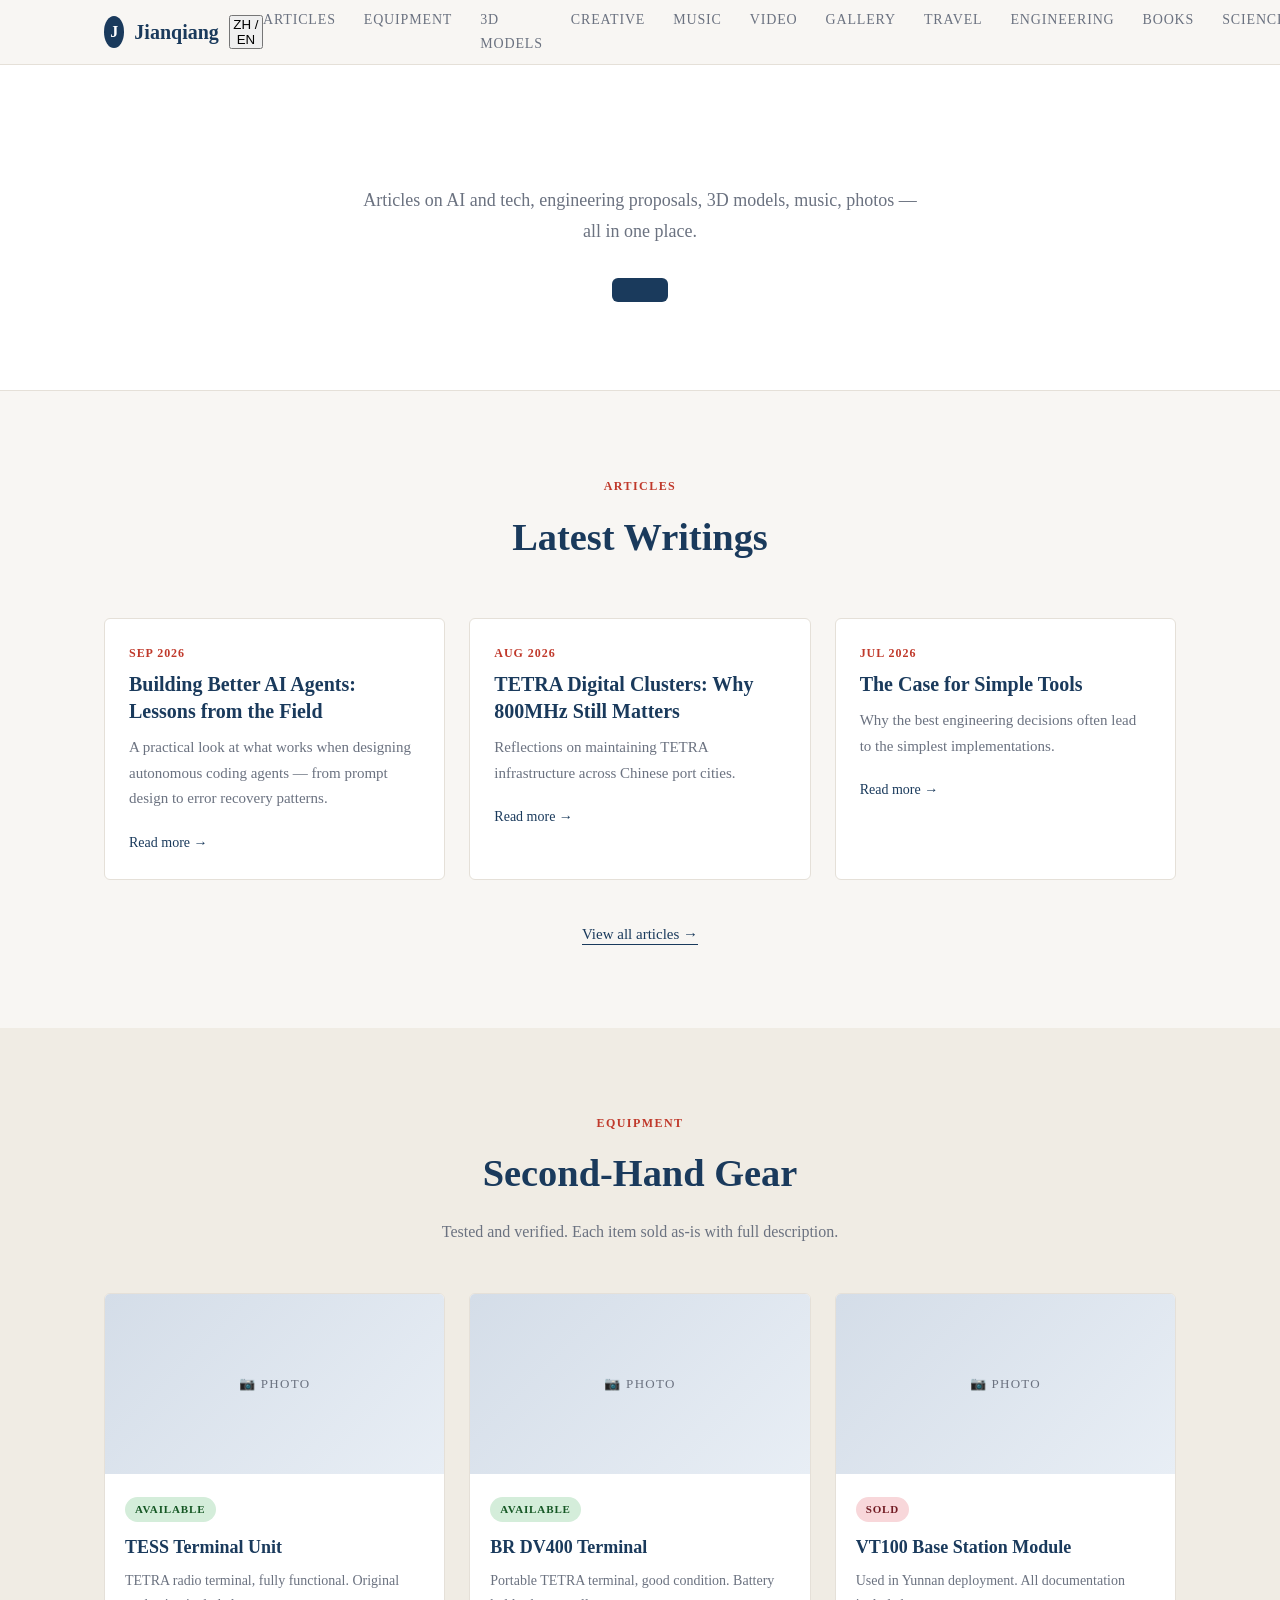
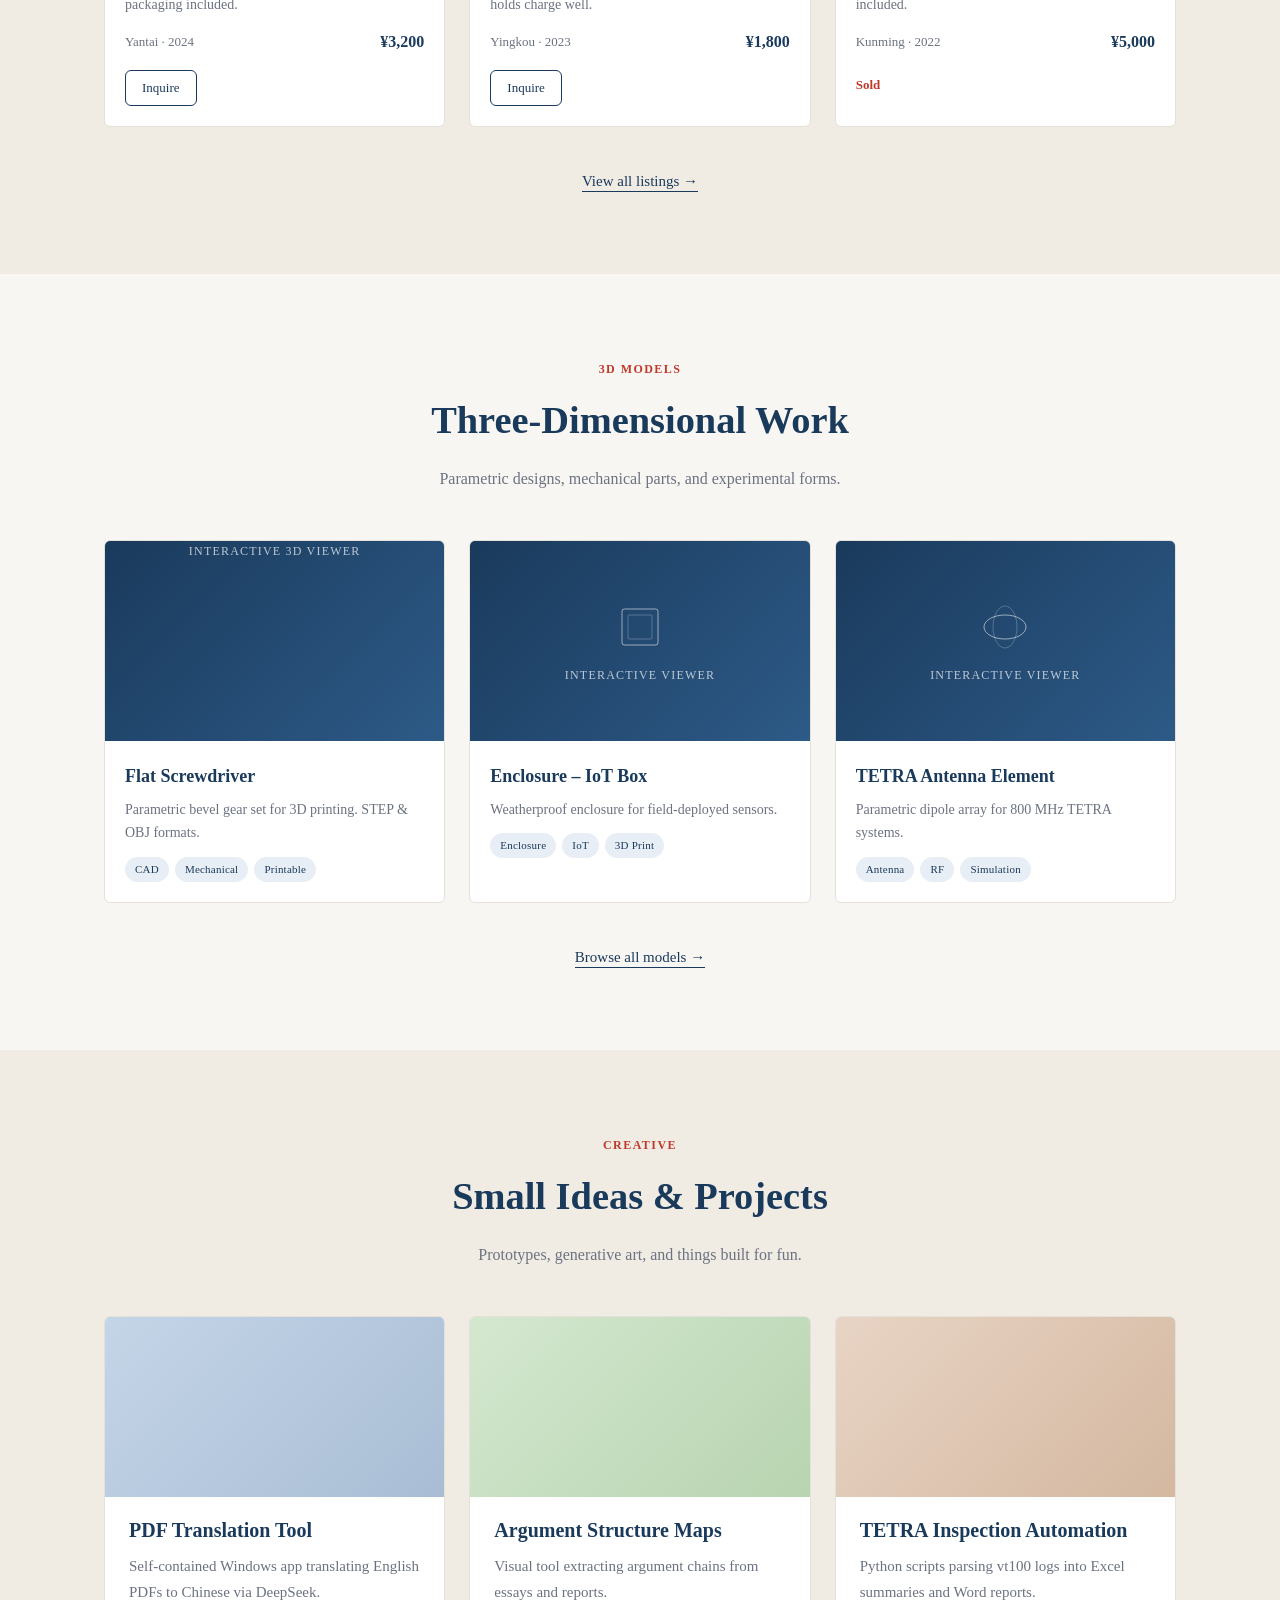
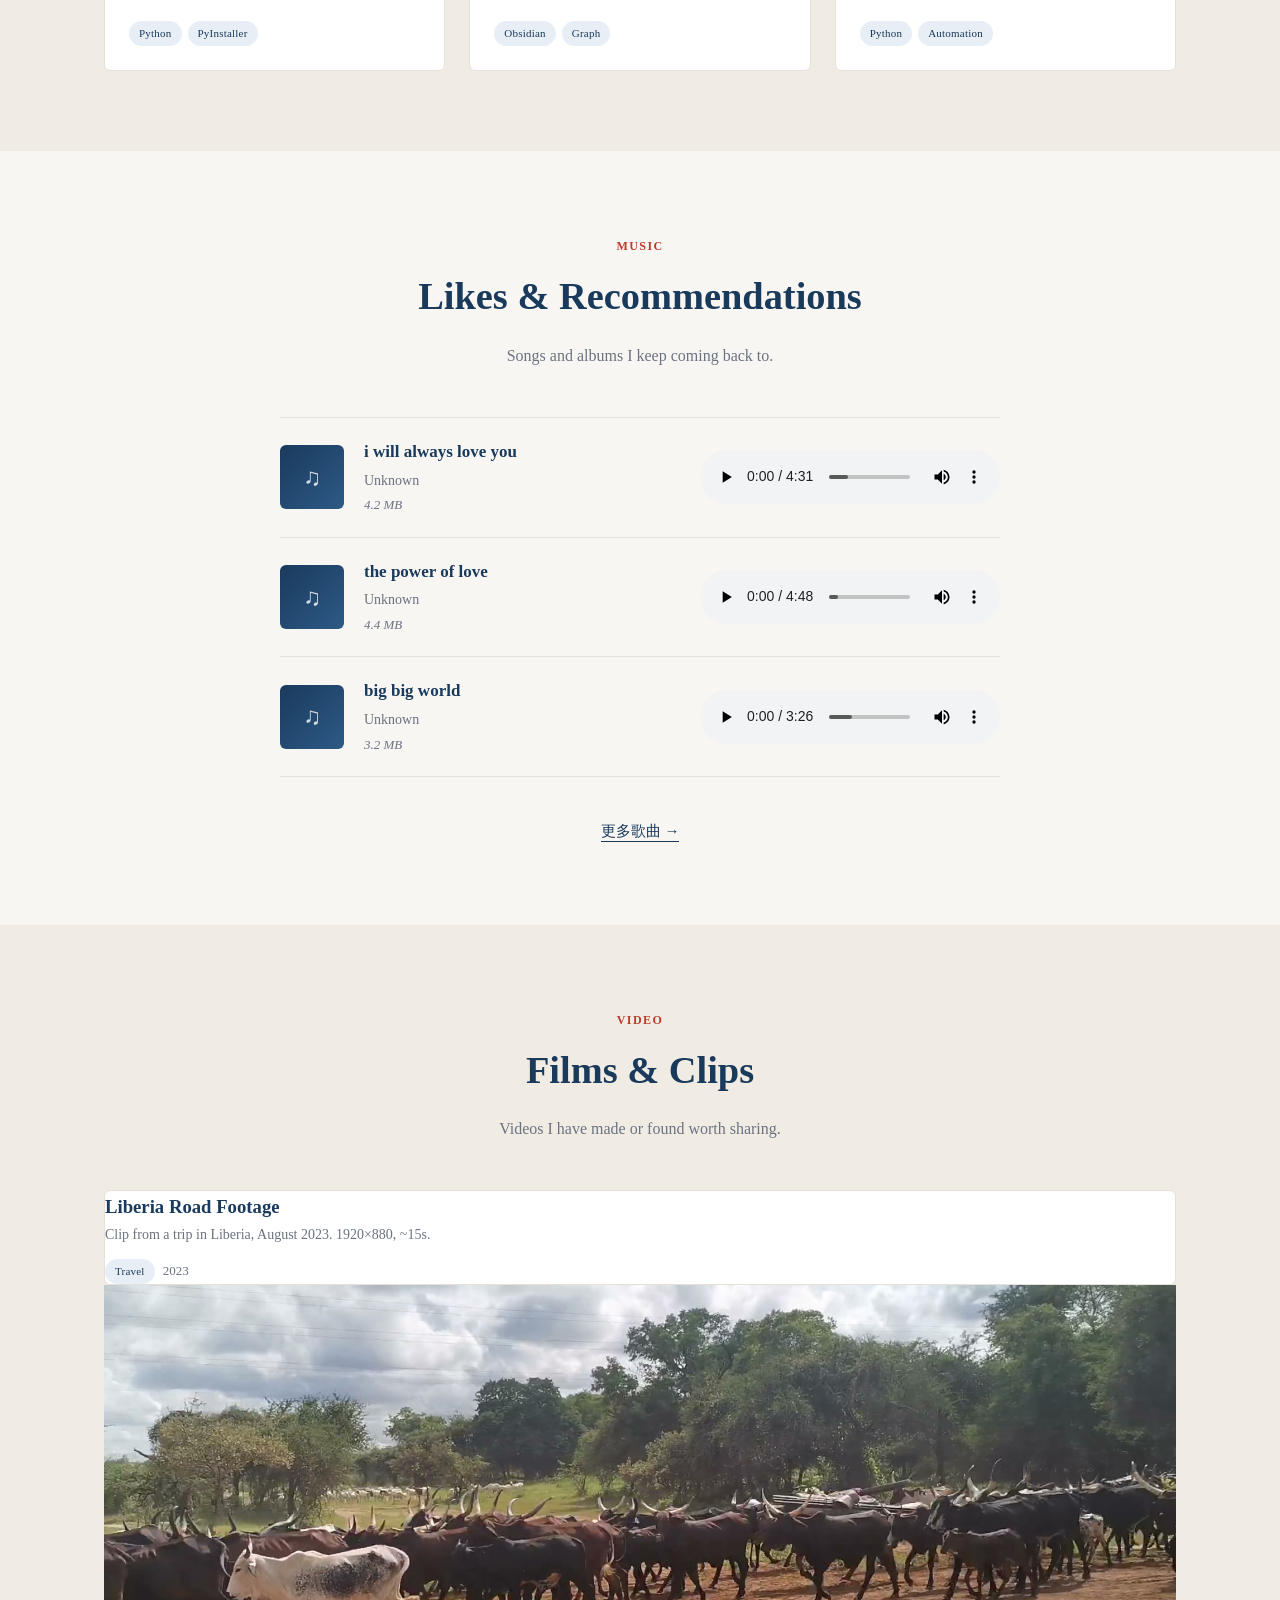
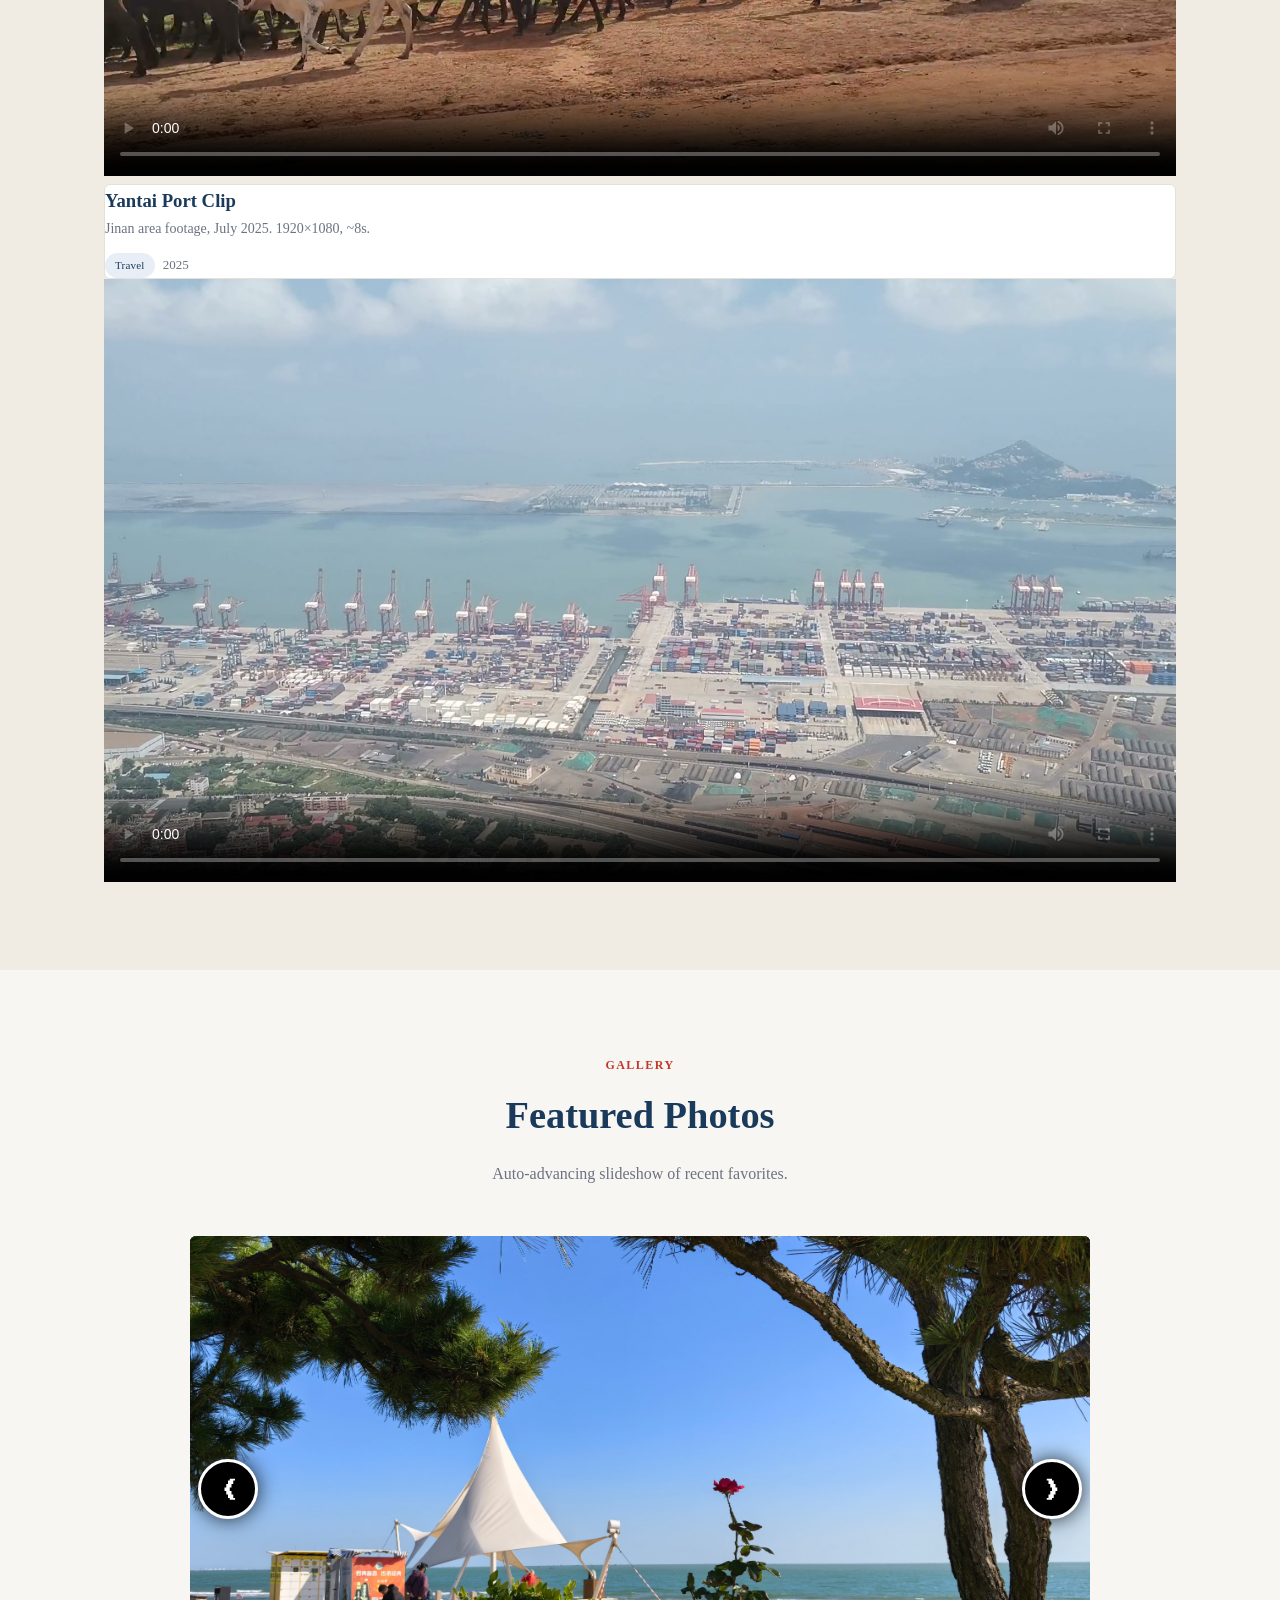
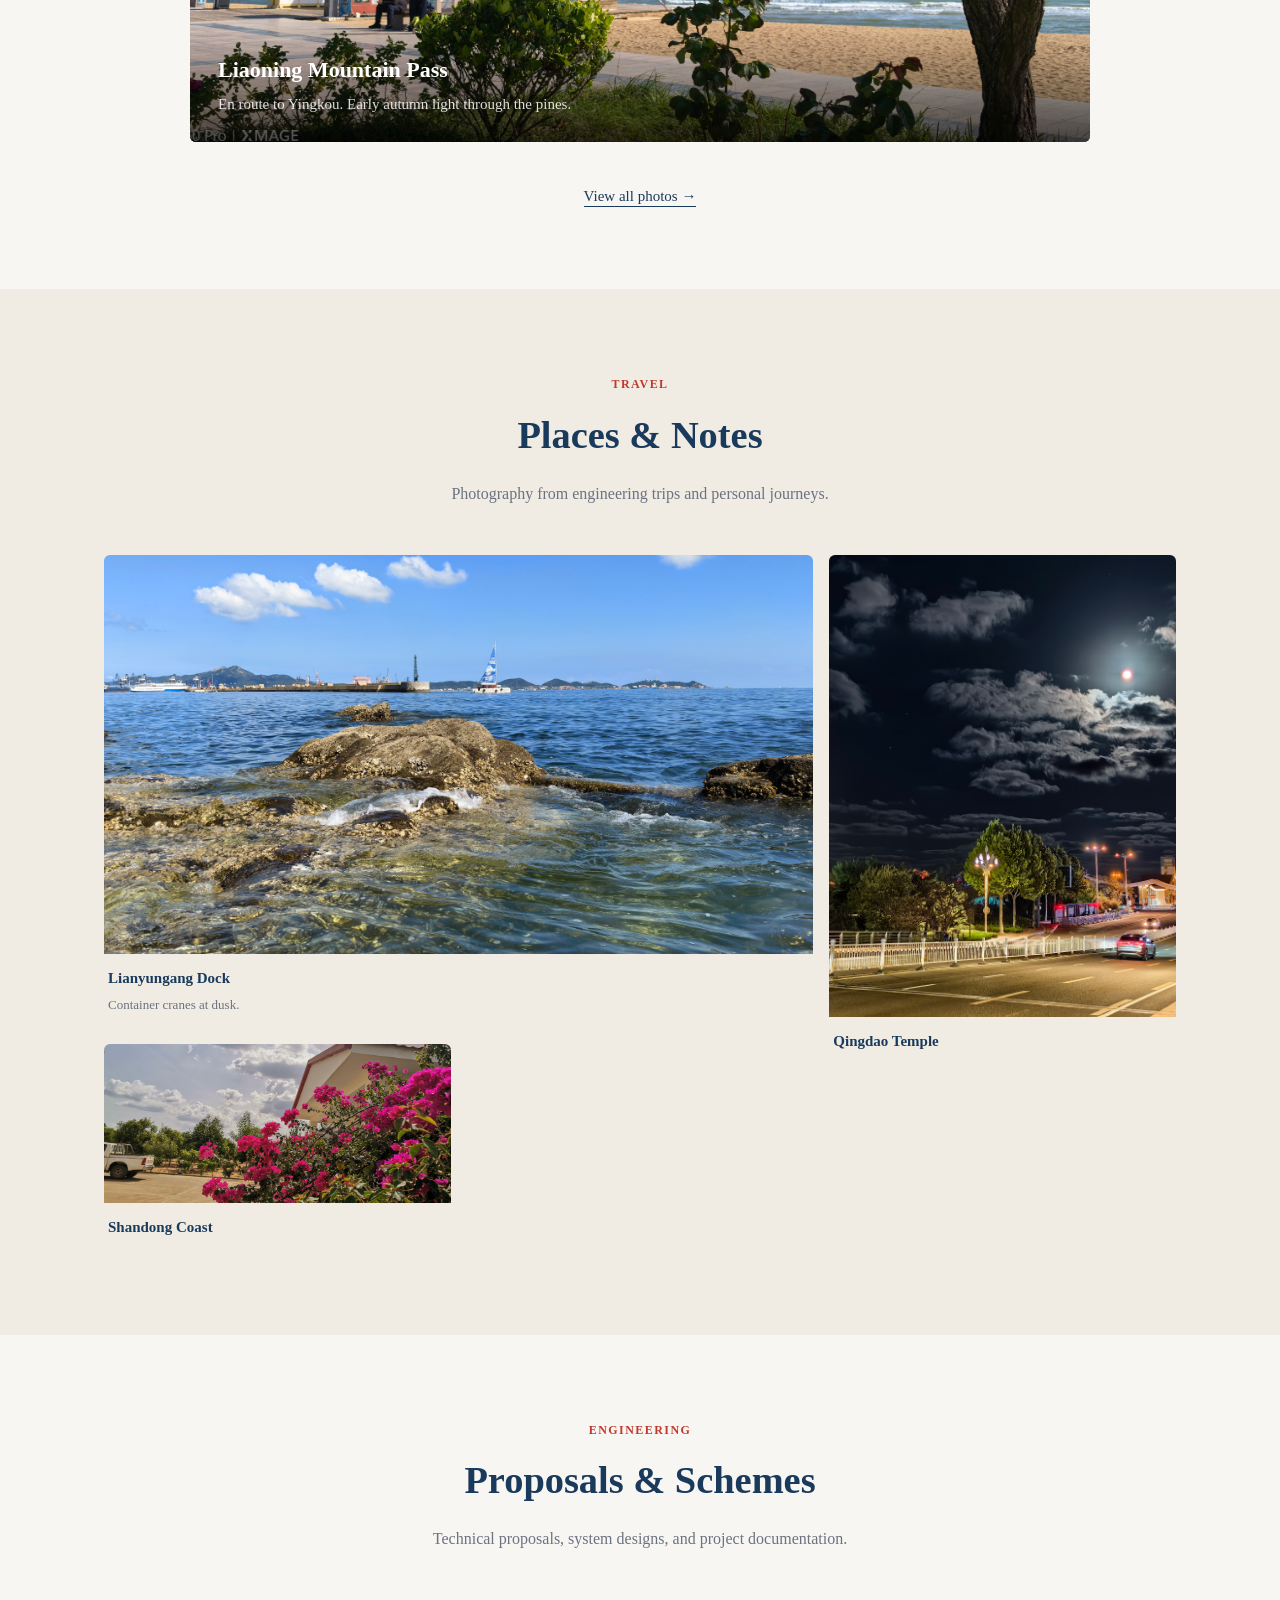
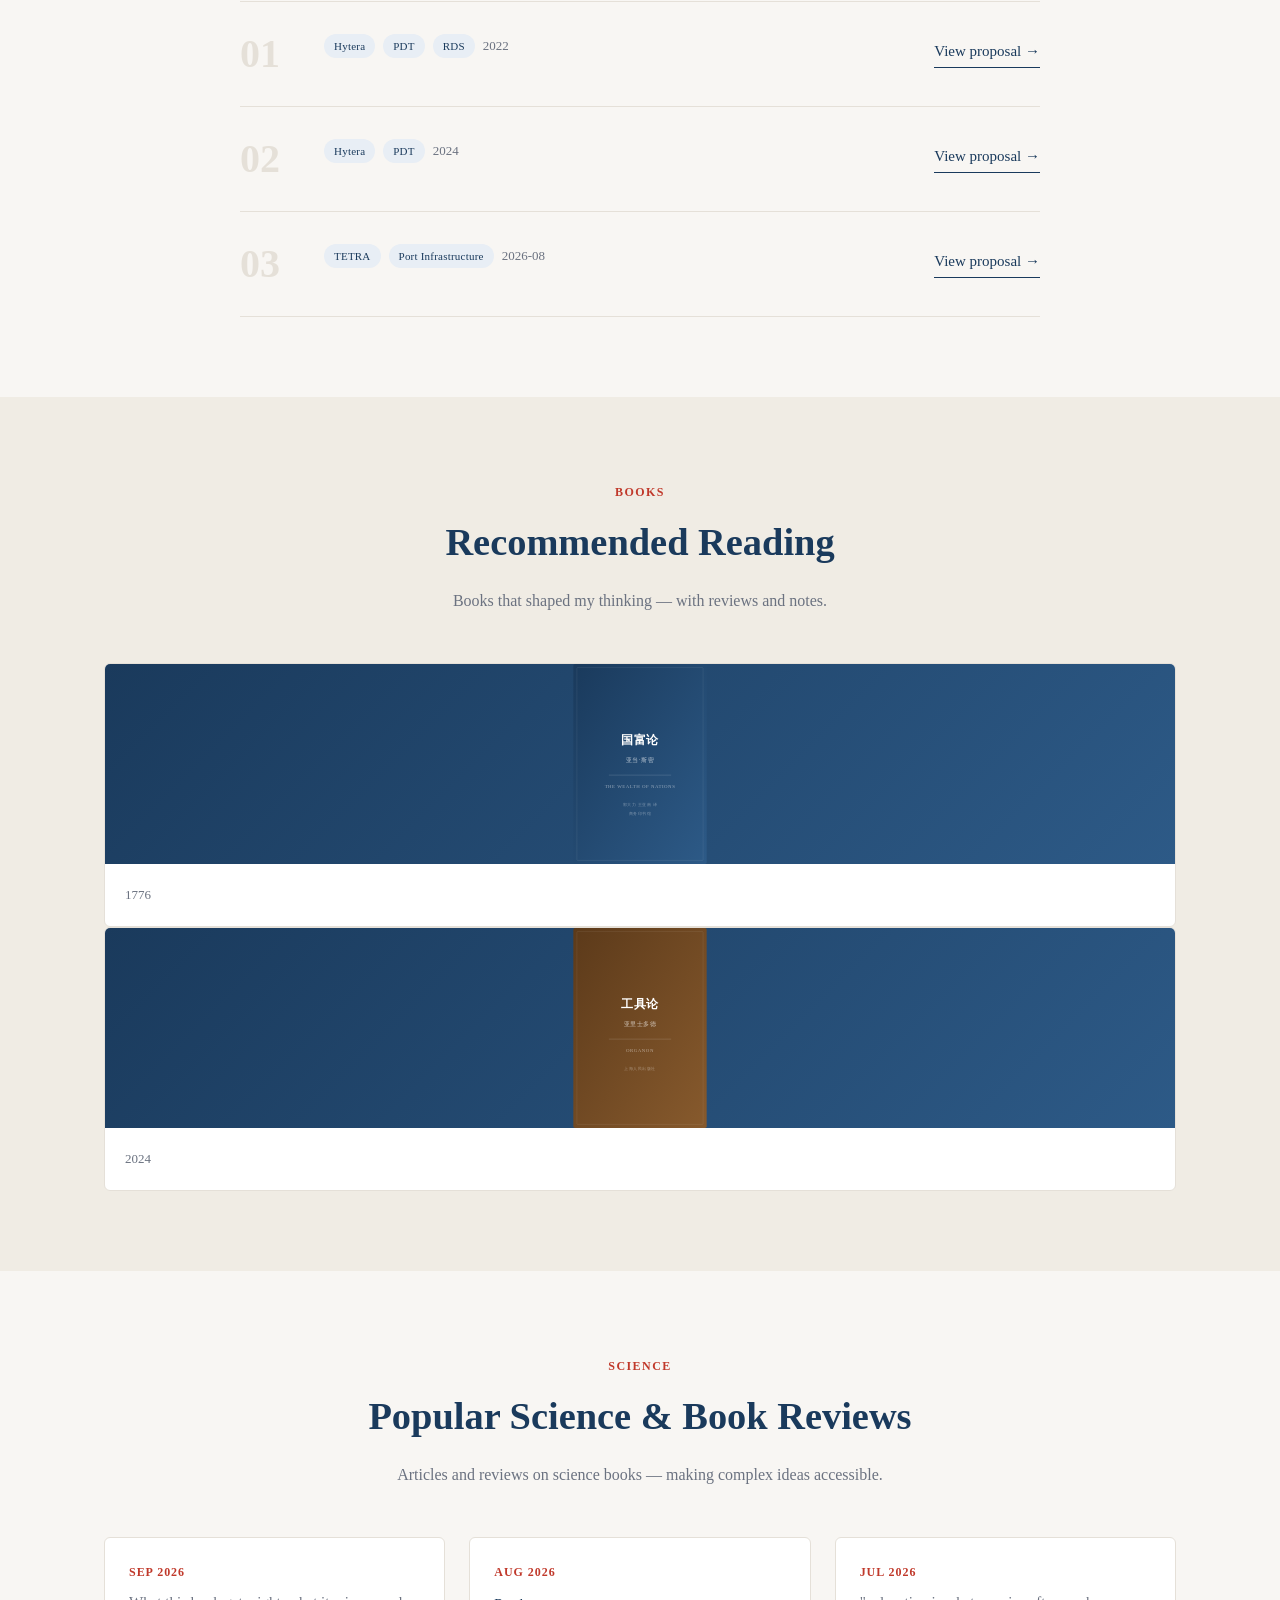
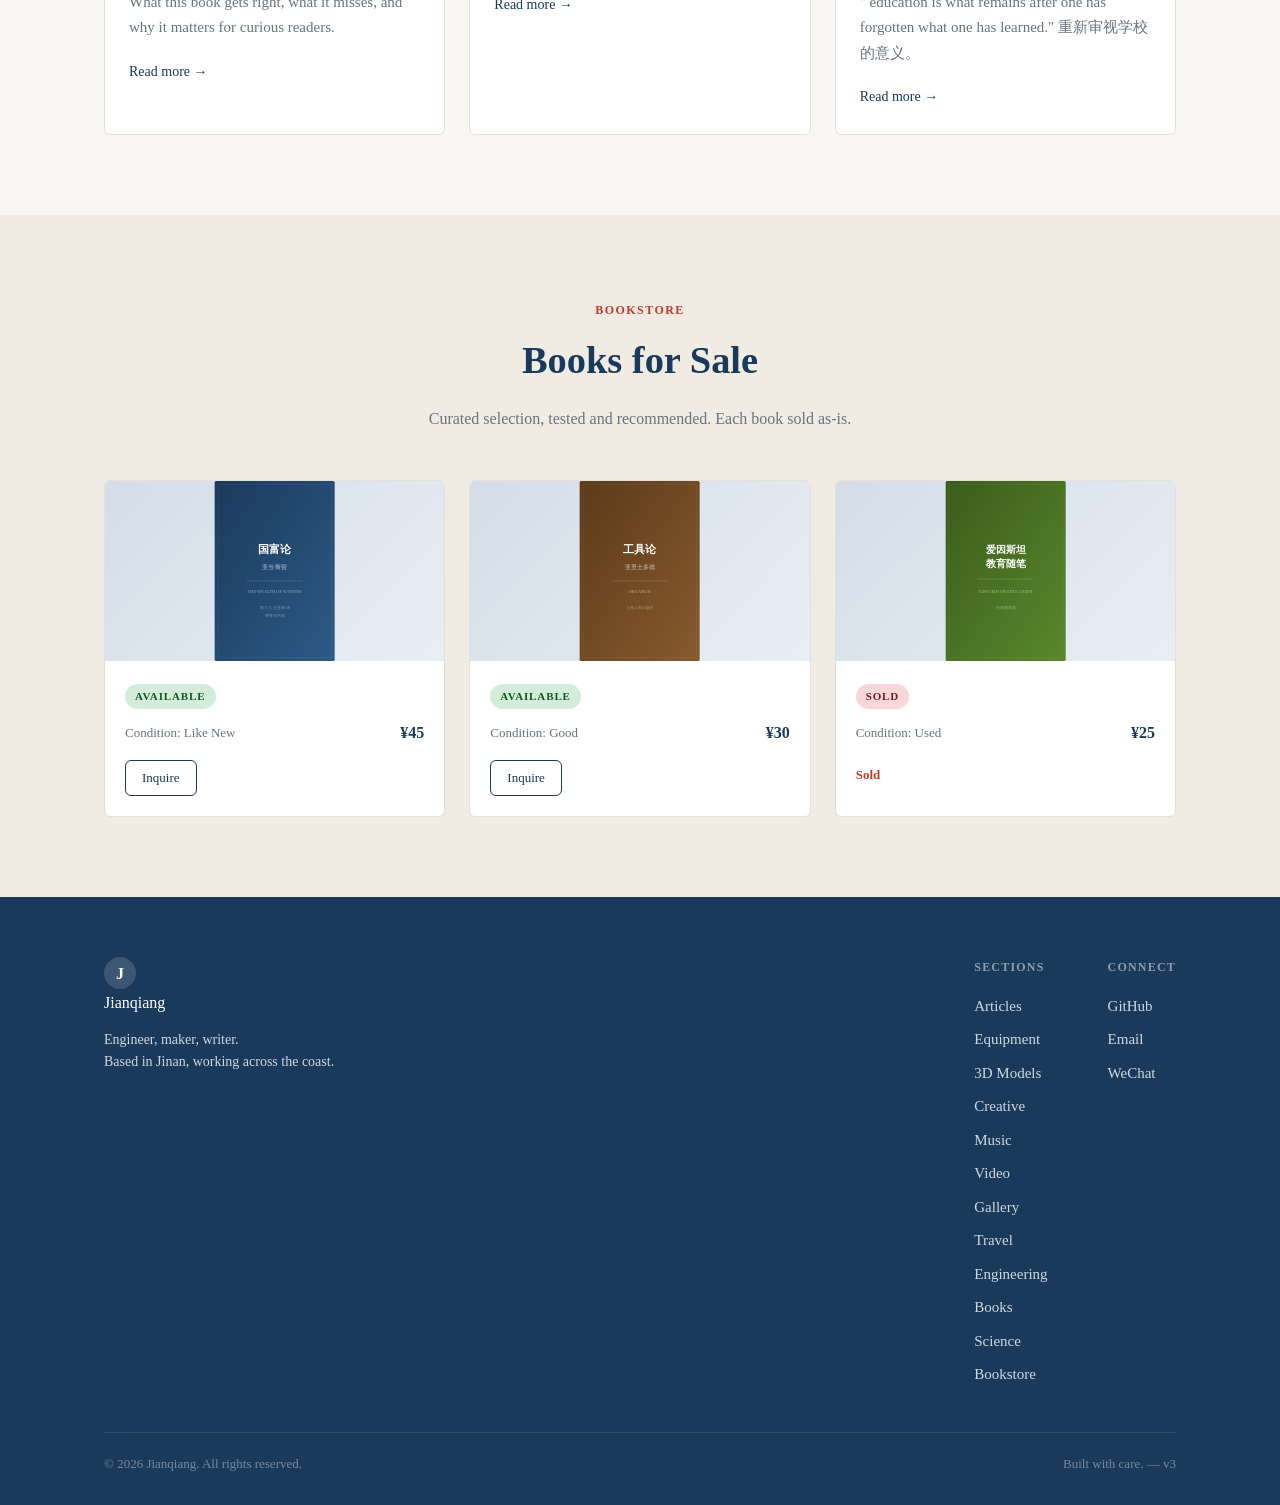
==== commit 92c92073: "Fix gallery slideshow: restore side arrows, dots inside frame, add ken burns motion" ====
--- a/index.html
+++ b/index.html
@@ -1,4 +1,4 @@
-﻿<!DOCTYPE html>
+<!DOCTYPE html>
 <html lang="zh-CN">
 <head>
   <meta charset="UTF-8">
@@ -16,7 +16,8 @@
   <div class="container header-inner">
     <a href="#" class="logo">
       <span class="logo-mark">J</span>
-      <span class="logo-text">Jianqiang</span>\n      <button class="lang-toggle" id="langToggle" aria-label="Switch language">ZH / EN</button>
+      <span class="logo-text">Jianqiang</span>
+      <button class="lang-toggle" id="langToggle" aria-label="Switch language">ZH / EN</button>
     </a>
     <button class="nav-toggle" aria-label="Toggle menu" aria-expanded="false">
       <span></span><span></span><span></span>
@@ -208,12 +209,12 @@
     <div class="section-header"><span class="section-tag">Gallery</span><h2>Featured Photos</h2><p>Auto-advancing slideshow of recent favorites.</p></div>
     <div class="slideshow" id="slideshow">
       <div class="slideshow-track" id="slideshowTrack">
-        <div class="slide active"><div class="slide-img"><img src="images/photo-1.jpg" alt="Photo" style="width:100%;height:100%;object-fit:cover"></div><div class="slide-caption"><h3>Liaoning Mountain Pass</h3><p>En route to Yingkou. Early autumn light through the pines.</p></div></div>
-        </div>
-        </div>
-      </div>
-      <button class="slideshow-btn prev" aria-label="Previous">&#10094;</button>
-      <button class="slideshow-btn next" aria-label="Next">&#10095;</button>
+        <div class="slide active"><div class="slide-img"><img src="images/photo-1.jpg" alt="Liaoning Mountain Pass" style="width:100%;height:100%;object-fit:cover"></div><div class="slide-caption"><h3>Liaoning Mountain Pass</h3><p>En route to Yingkou. Early autumn light through the pines.</p></div></div>
+        <div class="slide"><div class="slide-img"><img src="images/photo-2.jpg" alt="Yantai Coast" style="width:100%;height:100%;object-fit:cover"></div><div class="slide-caption"><h3>Yantai Coast</h3><p>Summer evening walk along the harbor.</p></div></div>
+        <div class="slide"><div class="slide-img"><img src="images/photo-3.jpg" alt="Antenna Array" style="width:100%;height:100%;object-fit:cover"></div><div class="slide-caption"><h3>Antenna Array</h3><p>TETRA base station installation at the port.</p></div></div>
+      </div>
+      <button class="slideshow-btn prev" type="button" aria-label="Previous photo">&#10094;</button>
+      <button class="slideshow-btn next" type="button" aria-label="Next photo">&#10095;</button>
       <div class="slideshow-dots" id="slideshowDots"></div>
     </div>
     <div class="section-more"><a href="#" class="link-arrow">View all photos &rarr;</a></div>
@@ -235,9 +236,9 @@
   <div class="container">
     <div class="section-header"><span class="section-tag">Engineering</span><h2>Proposals &amp; Schemes</h2><p>Technical proposals, system designs, and project documentation.</p></div>
     <div class="proposal-list">
-      <div class="proposal-item"><div class="proposal-number">01</div><div class="proposal-content"><h3>燕山石化小集群 RDS 调度系统</h3><p>燕山石化聚乙烯化六工厂中继台 2频混合信道方案。SmartDispatch V5.1 调度系统与 Hytera 集群基站部署。</p><div class="proposal-meta"><span class="tag">Hytera</span><span class="tag">PDT</span><span class="tag">RDS</span><span class="date">2022</span></div></div><a href="#" class="link-arrow">View proposal &rarr;</a></div>
-      <div class="proposal-item"><div class="proposal-number">02</div><div class="proposal-content"><h3>DS-6310 同频同播网方案</h3><p>PDT 数字同播承载网设计，含拓扑结构、硬件安装与软件配置指南。适用于港口、园区广覆盖场景。</p><div class="proposal-meta"><span class="tag">Hytera</span><span class="tag">PDT</span><span class="tag">同播</span><span class="date">2024</span></div></div><a href="#" class="link-arrow">View proposal &rarr;</a></div>
-      <div class="proposal-item"><div class="proposal-number">03</div><div class="proposal-content"><h3>TETRA 800MHz 烟台西港覆盖扩展</h3><p>烟台西港区 TETRA 覆盖延伸方案，含 VSWR 基线测量与天线布局建议。</p><div class="proposal-meta"><span class="tag">TETRA</span><span class="tag">Port Infrastructure</span><span class="date">2026-08</span></div></div><a href="#" class="link-arrow">View proposal &rarr;</a></div>
+      <div class="proposal-item"><div class="proposal-number">01</div><div class="proposal-content"><h3 data-lang-en="YanShan Petrochemical Small Cluster RDS Dispatch System" data-lang-zh="燕山石化小集群 RDS 调度系统">燕山石化小集群 RDS 调度系统</h3><p data-lang-en="2-frequency hybrid channel solution for the relay station at the polyethylene plant. SmartDispatch V5.1 dispatch system with Hytera cluster base station deployment." data-lang-zh="燕山石化聚乙烯化六工厂中继台 2频混合信道方案。SmartDispatch V5.1 调度系统与 Hytera 集群基站部署。">燕山石化聚乙烯化六工厂中继台 2频混合信道方案。SmartDispatch V5.1 调度系统与 Hytera 集群基站部署。</p><div class="proposal-meta"><span class="tag">Hytera</span><span class="tag">PDT</span><span class="tag">RDS</span><span class="date">2022</span></div></div><a href="#" class="link-arrow">View proposal &rarr;</a></div>
+      <div class="proposal-item"><div class="proposal-number">02</div><div class="proposal-content"><h3 data-lang-en="DS-6310 Co-Frequency Broadcasting Network" data-lang-zh="DS-6310 同频同播网方案">DS-6310 同频同播网方案</h3><p data-lang-en="PDT digital broadcast network design with topology, hardware installation and software configuration guide. Suitable for ports and industrial parks." data-lang-zh="PDT 数字同播承载网设计，含拓扑结构、硬件安装与软件配置指南。适用于港口、园区广覆盖场景。">PDT 数字同播承载网设计，含拓扑结构、硬件安装与软件配置指南。适用于港口、园区广覆盖场景。</p><div class="proposal-meta"><span class="tag">Hytera</span><span class="tag">PDT</span><span class="tag" data-lang-en="Broadcast" data-lang-zh="同播">同播</span><span class="date">2024</span></div></div><a href="#" class="link-arrow">View proposal &rarr;</a></div>
+      <div class="proposal-item"><div class="proposal-number">03</div><div class="proposal-content"><h3 data-lang-en="TETRA 800MHz Yantai West Port Coverage Extension" data-lang-zh="TETRA 800MHz 烟台西港覆盖扩展">TETRA 800MHz 烟台西港覆盖扩展</h3><p data-lang-en="TETRA coverage extension plan for Yantai West Port area, including VSWR baseline measurements and antenna layout recommendations." data-lang-zh="烟台西港区 TETRA 覆盖延伸方案，含 VSWR 基线测量与天线布局建议。">烟台西港区 TETRA 覆盖延伸方案，含 VSWR 基线测量与天线布局建议。</p><div class="proposal-meta"><span class="tag">TETRA</span><span class="tag">Port Infrastructure</span><span class="date">2026-08</span></div></div><a href="#" class="link-arrow">View proposal &rarr;</a></div>
     </div>
   </div>
 </section>
@@ -261,7 +262,7 @@
   </defs>
   <rect width="300" height="450" fill="url(#g1)" rx="4"/>
   <rect x="8" y="8" width="284" height="434" fill="none" stroke="rgba(255,255,255,0.15)" stroke-width="1" rx="2"/>
-  <text x="150" y="180" text-anchor="middle" font-family="Georgia,serif" font-size="28" fill="#fff" font-weight="bold">国富论</text>
+  <text class="svg-cn" x="150" y="180" text-anchor="middle" font-family="Georgia,serif" font-size="28" fill="#fff" font-weight="bold">国富论</text><text class="svg-en" x="150" y="180" text-anchor="middle" font-family="Georgia,serif" font-size="28" fill="#fff" font-weight="bold" style="display:none">WEALTH OF NATIONS</text>
   <text x="150" y="220" text-anchor="middle" font-family="Georgia,serif" font-size="14" fill="rgba(255,255,255,0.7)">亚当·斯密</text>
   <line x1="80" y1="250" x2="220" y2="250" stroke="rgba(255,255,255,0.3)" stroke-width="1"/>
   <text x="150" y="280" text-anchor="middle" font-family="Georgia,serif" font-size="11" fill="rgba(255,255,255,0.5)">THE WEALTH OF NATIONS</text>
@@ -270,10 +271,10 @@
 </svg>
 </div>
         <div class="book-info">
-          <h3>国富论</h3>
-          <p class="book-author">亚当·斯密</p>
-          <p class="book-desc">古典经济学的奠基之作，首次系统论述了财富的来源与分配。</p>
-          <div class="book-meta"><span class="tag">经济学</span><span class="date">1776</span></div>
+          <h3 data-lang-en="The Wealth of Nations" data-lang-zh="国富论">国富论</h3>
+          <p class="book-author" data-lang-en="Adam Smith" data-lang-zh="亚当·斯密">亚当·斯密</p>
+          <p class="book-desc" data-lang-en="Foundational work of classical economics, systematically exploring the origin and distribution of wealth." data-lang-zh="古典经济学的奠基之作，首次系统论述了财富的来源与分配。">古典经济学的奠基之作，首次系统论述了财富的来源与分配。</p>
+          <div class="book-meta"><span class="tag" data-lang-en="Economics" data-lang-zh="经济学">经济学</span><span class="date">1776</span></div>
         </div>
       </div>
       <div class="book-card">
@@ -286,7 +287,7 @@
   </defs>
   <rect width="300" height="450" fill="url(#g2)" rx="4"/>
   <rect x="8" y="8" width="284" height="434" fill="none" stroke="rgba(255,255,255,0.15)" stroke-width="1" rx="2"/>
-  <text x="150" y="180" text-anchor="middle" font-family="Georgia,serif" font-size="28" fill="#fff" font-weight="bold">工具论</text>
+  <text class="svg-cn" x="150" y="180" text-anchor="middle" font-family="Georgia,serif" font-size="28" fill="#fff" font-weight="bold">工具论</text><text class="svg-en" x="150" y="180" text-anchor="middle" font-family="Georgia,serif" font-size="28" fill="#fff" font-weight="bold" style="display:none">ORGANON</text>
   <text x="150" y="220" text-anchor="middle" font-family="Georgia,serif" font-size="14" fill="rgba(255,255,255,0.7)">亚里士多德</text>
   <line x1="80" y1="250" x2="220" y2="250" stroke="rgba(255,255,255,0.3)" stroke-width="1"/>
   <text x="150" y="280" text-anchor="middle" font-family="Georgia,serif" font-size="11" fill="rgba(255,255,255,0.5)">ORGANON</text>
@@ -294,10 +295,10 @@
 </svg>
 </div>
         <div class="book-info">
-          <h3>亚里士多德读书笔记</h3>
-          <p class="book-author">亚里士多德</p>
-          <p class="book-desc">对《工具论》及其他逻辑著作的研读笔记与思考。</p>
-          <div class="book-meta"><span class="tag">逻辑学</span><span class="date">2024</span></div>
+          <h3 data-lang-en="Aristotle Study Notes" data-lang-zh="亚里士多德读书笔记">亚里士多德读书笔记</h3>
+          <p class="book-author" data-lang-en="Aristotle" data-lang-zh="亚里士多德">亚里士多德</p>
+          <p class="book-desc" data-lang-en="Study notes and reflections on the Organon and other logical works." data-lang-zh="对《工具论》及其他逻辑著作的研读笔记与思考。">对《工具论》及其他逻辑著作的研读笔记与思考。</p>
+          <div class="book-meta"><span class="tag" data-lang-en="Logic" data-lang-zh="逻辑学">逻辑学</span><span class="date">2024</span></div>
         </div>
       </div>
   </div>
@@ -313,19 +314,19 @@
     <div class="card-grid">
       <article class="card card-article">
         <div class="card-date">Sep 2026</div>
-        <h3><a href="#">国富论核心思想解读</a></h3>
+        <h3 data-lang-en="Wealth of Nations: Core Ideas" data-lang-zh="<a href="#">国富论核心思想解读</a>"><a href="#">国富论核心思想解读</a></h3>
         <p>What this book gets right, what it misses, and why it matters for curious readers.</p>
         <a href="articles/wealth-of-nations.html" class="card-link">Read more &rarr;</a>
       </article>
       <article class="card card-article">
         <div class="card-date">Aug 2026</div>
-        <h3><a href="#">工具论与现代逻辑</a></h3>
-        <p>亚里士多德的三段论如何影响了两千多年的思维方式？从范畴篇到后分析篇，逻辑学的起源与演化。</p>
+        <h3 data-lang-en="The Organon and Modern Logic" data-lang-zh="<a href="#">工具论与现代逻辑</a>"><a href="#">工具论与现代逻辑</a></h3>
+        <p data-lang-en="How did Aristotles syllogism shape thinking for over two millennia? From Categories to Posterior Analytics, the origins and evolution of logic." data-lang-zh="亚里士多德的三段论如何影响了两千多年的思维方式？从范畴篇到后分析篇，逻辑学的起源与演化。">亚里士多德的三段论如何影响了两千多年的思维方式？从范畴篇到后分析篇，逻辑学的起源与演化。</p>
         <a href="articles/organon-aristotle.html" class="card-link">Read more &rarr;</a>
       </article>
       <article class="card card-article">
         <div class="card-date">Jul 2026</div>
-        <h3><a href="#">爱因斯坦的教育观</a></h3>
+        <h3 data-lang-en="Einstein on Education" data-lang-zh="<a href="#">爱因斯坦的教育观</a>"><a href="#">爱因斯坦的教育观</a></h3>
         <p>" education is what remains after one has forgotten what one has learned." 重新审视学校的意义。</p>
         <a href="articles/einstein-education.html" class="card-link">Read more &rarr;</a>
       </article>
@@ -351,7 +352,7 @@
   </defs>
   <rect width="300" height="450" fill="url(#g1)" rx="4"/>
   <rect x="8" y="8" width="284" height="434" fill="none" stroke="rgba(255,255,255,0.15)" stroke-width="1" rx="2"/>
-  <text x="150" y="180" text-anchor="middle" font-family="Georgia,serif" font-size="28" fill="#fff" font-weight="bold">国富论</text>
+  <text class="svg-cn" x="150" y="180" text-anchor="middle" font-family="Georgia,serif" font-size="28" fill="#fff" font-weight="bold">国富论</text><text class="svg-en" x="150" y="180" text-anchor="middle" font-family="Georgia,serif" font-size="28" fill="#fff" font-weight="bold" style="display:none">WEALTH OF NATIONS</text>
   <text x="150" y="220" text-anchor="middle" font-family="Georgia,serif" font-size="14" fill="rgba(255,255,255,0.7)">亚当·斯密</text>
   <line x1="80" y1="250" x2="220" y2="250" stroke="rgba(255,255,255,0.3)" stroke-width="1"/>
   <text x="150" y="280" text-anchor="middle" font-family="Georgia,serif" font-size="11" fill="rgba(255,255,255,0.5)">THE WEALTH OF NATIONS</text>
@@ -361,8 +362,8 @@
 </div>
         <div class="equip-info">
           <span class="equip-status avail">Available</span>
-          <h3>国富论</h3>
-          <p class="equip-desc">亚当·斯密著，郭大力、王亚南译。商务印书馆，全本五篇。</p>
+          <h3 data-lang-en="The Wealth of Nations" data-lang-zh="国富论">国富论</h3>
+          <p class="equip-desc" data-lang-en="Adam Smith, trans. Guo Dali and Wang Yanan. Commercial Press, complete five-book edition." data-lang-zh="亚当·斯密著，郭大力、王亚南译。商务印书馆，全本五篇。">亚当·斯密著，郭大力、王亚南译。商务印书馆，全本五篇。</p>
           <div class="equip-meta"><span>Condition: Like New</span><span class="equip-price">&#165;45</span></div>
           <a href="#" class="btn btn-outline btn-sm">Inquire</a>
         </div>
@@ -377,7 +378,7 @@
   </defs>
   <rect width="300" height="450" fill="url(#g2)" rx="4"/>
   <rect x="8" y="8" width="284" height="434" fill="none" stroke="rgba(255,255,255,0.15)" stroke-width="1" rx="2"/>
-  <text x="150" y="180" text-anchor="middle" font-family="Georgia,serif" font-size="28" fill="#fff" font-weight="bold">工具论</text>
+  <text class="svg-cn" x="150" y="180" text-anchor="middle" font-family="Georgia,serif" font-size="28" fill="#fff" font-weight="bold">工具论</text><text class="svg-en" x="150" y="180" text-anchor="middle" font-family="Georgia,serif" font-size="28" fill="#fff" font-weight="bold" style="display:none">ORGANON</text>
   <text x="150" y="220" text-anchor="middle" font-family="Georgia,serif" font-size="14" fill="rgba(255,255,255,0.7)">亚里士多德</text>
   <line x1="80" y1="250" x2="220" y2="250" stroke="rgba(255,255,255,0.3)" stroke-width="1"/>
   <text x="150" y="280" text-anchor="middle" font-family="Georgia,serif" font-size="11" fill="rgba(255,255,255,0.5)">ORGANON</text>
@@ -386,8 +387,8 @@
 </div>
         <div class="equip-info">
           <span class="equip-status avail">Available</span>
-          <h3>工具论</h3>
-          <p class="equip-desc">亚里士多德著，上海人民出版社。逻辑学奠基之作。</p>
+          <h3 data-lang-en="The Organon" data-lang-zh="工具论">工具论</h3>
+          <p class="equip-desc" data-lang-en="Aristotle. Shanghai Peoples Publishing House. Foundational work of logic." data-lang-zh="亚里士多德著，上海人民出版社。逻辑学奠基之作。">亚里士多德著，上海人民出版社。逻辑学奠基之作。</p>
           <div class="equip-meta"><span>Condition: Good</span><span class="equip-price">&#165;30</span></div>
           <a href="#" class="btn btn-outline btn-sm">Inquire</a>
         </div>
@@ -402,8 +403,9 @@
   </defs>
   <rect width="300" height="450" fill="url(#g3)" rx="4"/>
   <rect x="8" y="8" width="284" height="434" fill="none" stroke="rgba(255,255,255,0.15)" stroke-width="1" rx="2"/>
-  <text x="150" y="180" text-anchor="middle" font-family="Georgia,serif" font-size="24" fill="#fff" font-weight="bold">爱因斯坦</text>
-  <text x="150" y="215" text-anchor="middle" font-family="Georgia,serif" font-size="24" fill="#fff" font-weight="bold">教育随笔</text>
+  <text class="svg-cn" x="150" y="180" text-anchor="middle" font-family="Georgia,serif" font-size="24" fill="#fff" font-weight="bold">爱因斯坦</text>
+  <text class="svg-cn" x="150" y="215" text-anchor="middle" font-family="Georgia,serif" font-size="24" fill="#fff" font-weight="bold">教育随笔</text><text class="svg-en" x="150" y="180" text-anchor="middle" font-family="Georgia,serif" font-size="24" fill="#fff" font-weight="bold" style="display:none">EINSTEIN</text>
+  <text class="svg-en" x="150" y="215" text-anchor="middle" font-family="Georgia,serif" font-size="24" fill="#fff" font-weight="bold" style="display:none">ON EDUCATION</text>
   <line x1="80" y1="245" x2="220" y2="245" stroke="rgba(255,255,255,0.3)" stroke-width="1"/>
   <text x="150" y="280" text-anchor="middle" font-family="Georgia,serif" font-size="11" fill="rgba(255,255,255,0.5)">EINSTEIN ON EDUCATION</text>
   <text x="150" y="320" text-anchor="middle" font-family="Georgia,serif" font-size="10" fill="rgba(255,255,255,0.4)">经典随笔集</text>
@@ -411,8 +413,8 @@
 </div>
         <div class="equip-info">
           <span class="equip-status sold">Sold</span>
-          <h3>爱因斯坦教育随笔</h3>
-          <p class="equip-desc">爱因斯坦著，关于教育本质的经典随笔集。</p>
+          <h3 data-lang-en="Einstein on Education" data-lang-zh="爱因斯坦教育随笔">爱因斯坦教育随笔</h3>
+          <p class="equip-desc" data-lang-en="Essential essays by Einstein on the nature of education." data-lang-zh="爱因斯坦著，关于教育本质的经典随笔集。">爱因斯坦著，关于教育本质的经典随笔集。</p>
           <div class="equip-meta"><span>Condition: Used</span><span class="equip-price">&#165;25</span></div>
           <span class="sold-tag">Sold</span>
         </div>
@@ -434,5 +436,16 @@
 </footer>
 
 <script src="js/main.js"></script>
+<script>
+window.addEventListener('error', function(e) {
+  var d = document.getElementById('jsErr');
+  if (d) {
+    d.style.display = 'block';
+    d.textContent = 'JS Error: ' + (e.message || 'unknown') + ' @' + (e.filename||'').split('/').pop() + ':' + e.lineno;
+  }
+});
+</script>
+<div id="jsErr" style="position:fixed;top:0;left:0;right:0;background:#c00;color:#fff;font-size:12px;padding:2px 8px;z-index:99999;display:none"></div>
+
 </body>
 </html>
--- a/css/style.css
+++ b/css/style.css
@@ -1,4 +1,4 @@
-﻿/* Personal Site &mdash; Britannica-inspired */
+/* Personal Site &mdash; Britannica-inspired */
 
 *, *::before, *::after { box-sizing: border-box; margin: 0; padding: 0; }
 
@@ -291,17 +291,27 @@
   max-width: 900px;
   margin: 0 auto;
   border-radius: var(--radius);
+  background: #1a1a1a;
+  aspect-ratio: 16 / 9;
   overflow: hidden;
-  background: #1a1a1a;
-}
+}
+
 .slideshow-track {
   position: relative;
   width: 100%;
-  aspect-ratio: 16 / 9;
-}
+  height: 100%;
+}
+
+
+
+
+
+
+
 .slide {
   position: absolute; inset: 0;
   opacity: 0;
+  overflow: hidden;
   transition: opacity 0.8s ease, transform 0.8s ease;
   display: flex; align-items: center; justify-content: center;
 }
@@ -316,6 +326,21 @@
   color: rgba(255,255,255,0.5);
   font-size: 0.9375rem;
 }
+.slide-img img {
+  width: 100%; height: 100%; object-fit: cover;
+  transform-origin: center center;
+}
+@keyframes kenburns {
+  from { transform: scale(1.02) translate3d(0, 0, 0); }
+  to   { transform: scale(1.12) translate3d(-1.5%, -1.5%, 0); }
+}
+.slide.active .slide-img img {
+  animation: kenburns 7s ease-out both;
+  will-change: transform;
+}
+@media (prefers-reduced-motion: reduce) {
+  .slide.active .slide-img img { animation: none; }
+}
 .slide-caption {
   position: absolute; bottom: 0; left: 0; right: 0;
   padding: 32px 28px 24px;
@@ -329,16 +354,25 @@
 .slide-caption p { font-size: 0.9375rem; opacity: 0.85; }
 
 .slideshow-btn {
-  position: absolute; top: 50%; transform: translateY(-50%);
-  background: rgba(255,255,255,0.15); border: none;
-  color: #fff; font-size: 1.5rem; cursor: pointer;
-  width: 44px; height: 44px; border-radius: 50%;
-  display: grid; place-items: center;
-  transition: background 0.2s; z-index: 2;
-}
-.slideshow-btn:hover { background: rgba(255,255,255,0.3); }
-.slideshow-btn.prev { left: 16px; }
-.slideshow-btn.next { right: 16px; }
+  position: absolute;
+  top: 50%;
+  transform: translateY(-50%);
+  background: #000;
+  border: 3px solid #fff;
+  color: #fff;
+  font-size: 1.75rem;
+  cursor: pointer;
+  width: 60px;
+  height: 60px;
+  border-radius: 50%;
+  display: grid;
+  place-items: center;
+  z-index: 9999;
+  box-shadow: 0 0 20px rgba(0,0,0,0.8);
+}
+.slideshow-btn:hover { background: rgba(0,0,0,0.8); }
+.slideshow-btn.prev { left: 8px; }
+.slideshow-btn.next { right: 8px; }
 
 .slideshow-dots {
   position: absolute; bottom: 12px; left: 50%; transform: translateX(-50%);
@@ -406,6 +440,9 @@
   .photo-item.wide .photo-placeholder { aspect-ratio: 16 / 9; }
   .photo-item.tall .photo-placeholder { aspect-ratio: 3 / 4; }
 }
+
+
+
 
 /* PROPOSAL LIST */
 .proposal-list { max-width: 800px; margin: 0 auto; }
@@ -481,13 +518,6 @@
 .video-card:hover {
   box-shadow: 0 8px 30px rgba(26,58,92,0.1);
   transform: translateY(-2px);
-}
-.video-thumb {
-  height: 180px;
-  background: linear-gradient(135deg, #1a3a5c, #2d5a87);
-  display: grid; place-items: center;
-  color: rgba(255,255,255,0.6);
-  font-size: 0.875rem; text-transform: uppercase; letter-spacing: 0.08em;
 }
 .video-info { padding: 20px; }
 .video-info h3 {
@@ -562,6 +592,26 @@
 body.lang-en [data-lang-zh] { display: none !important; }
 body.lang-en [data-lang-en] { display: inline !important; }
 /* Inline SVG book covers */
+body.lang-en .svg-cn { display: none !important; }
+body.lang-en .svg-en { display: inline !important; }
+body.lang-zh .svg-en { display: none !important; }
+body.lang-zh .svg-cn { display: inline !important; }
+body.lang-en .svg-cn { display: none !important; }
+body.lang-en .svg-en { display: inline !important; }
+body.lang-zh .svg-en { display: none !important; }
+body.lang-zh .svg-cn { display: inline !important; }
+body.lang-en .svg-cn { display: none !important; }
+body.lang-en .svg-en { display: inline !important; }
+body.lang-zh .svg-en { display: none !important; }
+body.lang-zh .svg-cn { display: inline !important; }
+body.lang-en .svg-cn { display: none !important; }
+body.lang-en .svg-en { display: inline !important; }
+body.lang-zh .svg-en { display: none !important; }
+body.lang-zh .svg-cn { display: inline !important; }
+body.lang-en .svg-cn { display: none !important; }
+body.lang-en .svg-en { display: inline !important; }
+body.lang-zh .svg-en { display: none !important; }
+body.lang-zh .svg-cn { display: inline !important; }
 .book-cover svg, .equip-img svg {
   width: 100%;
   height: auto;
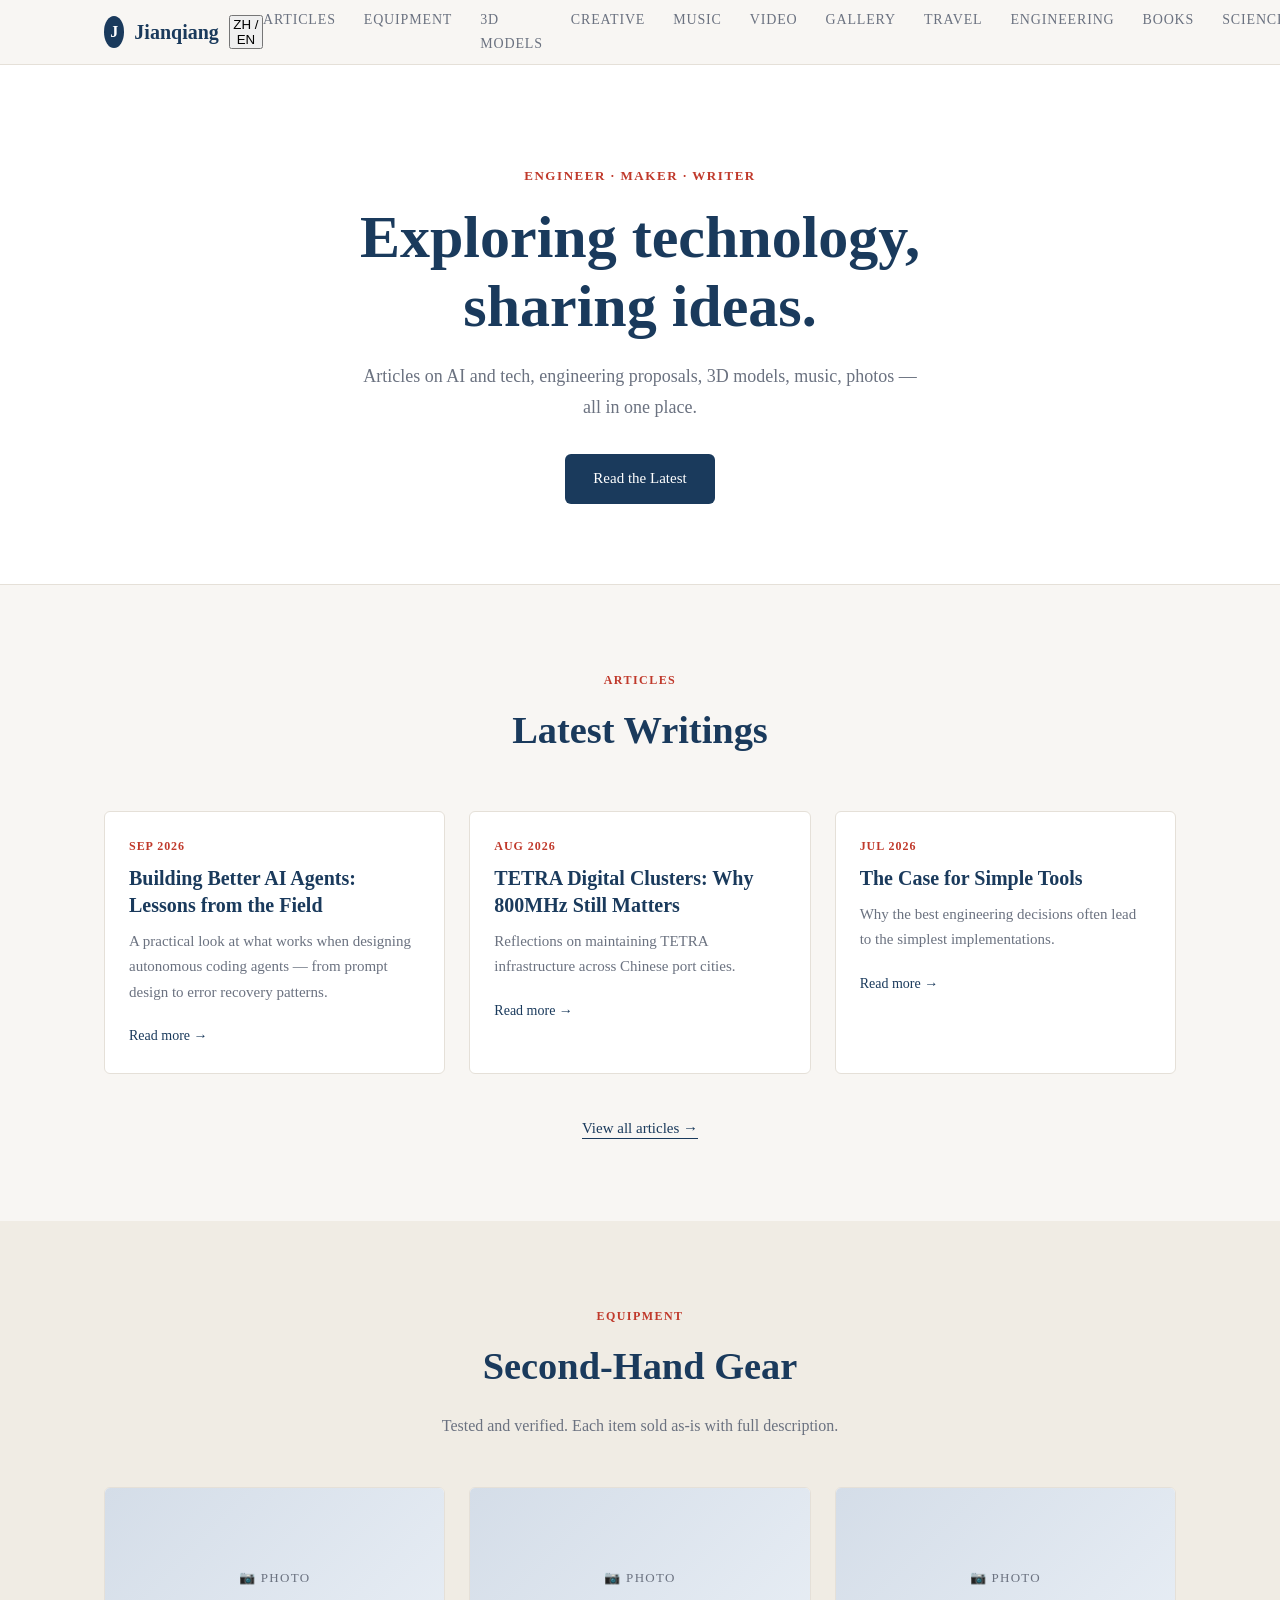
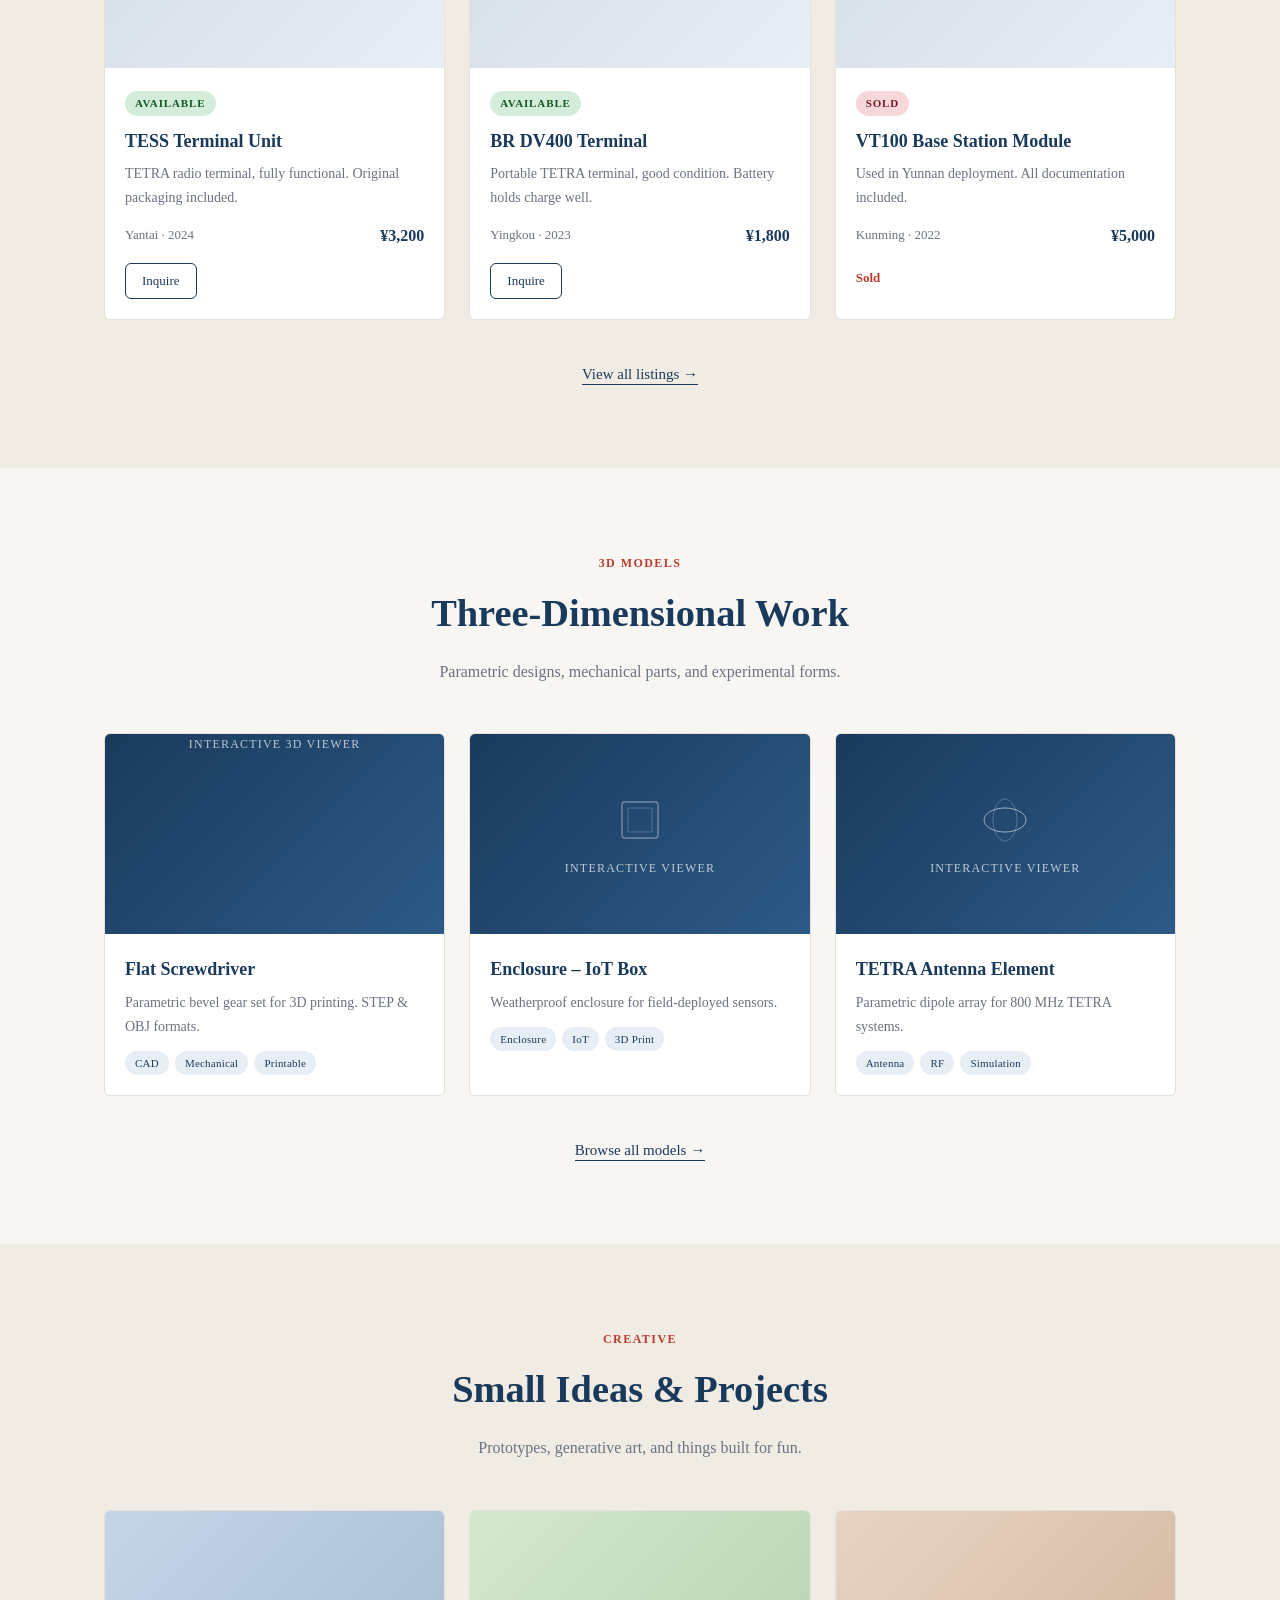
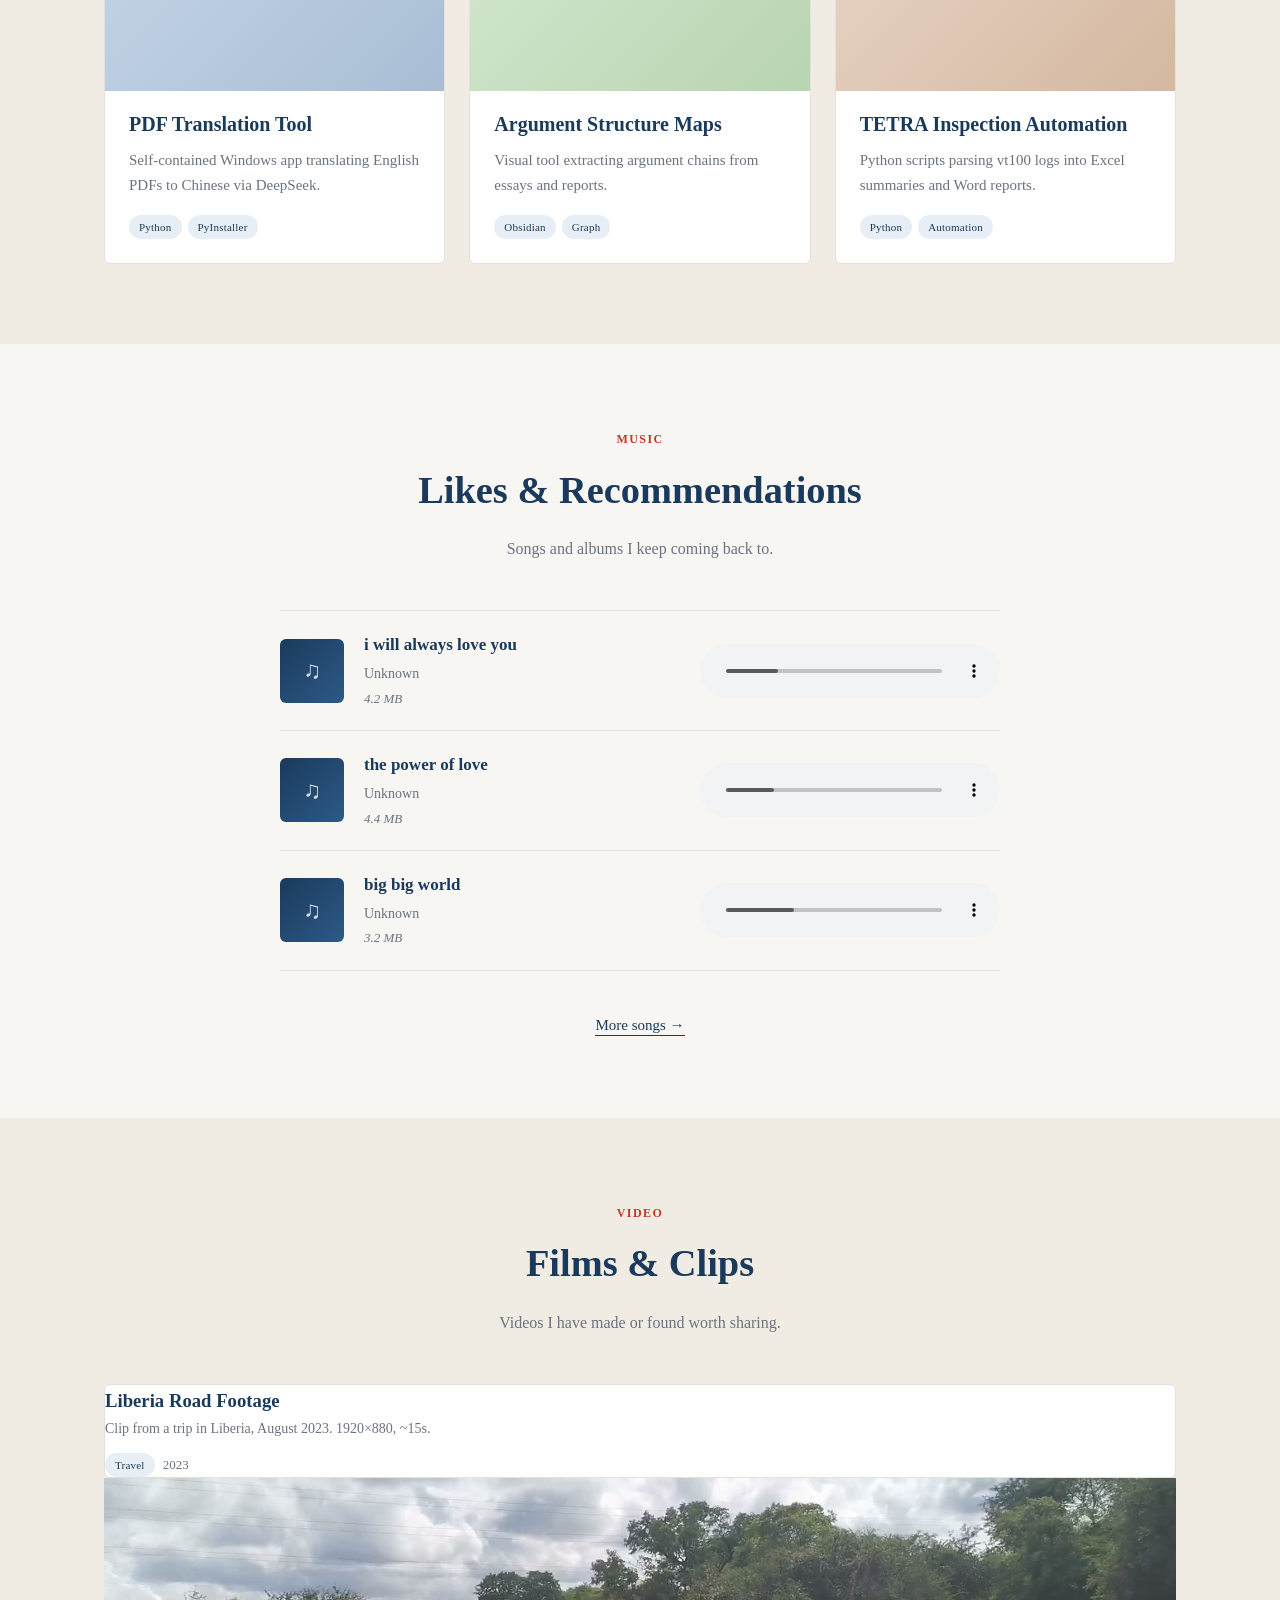
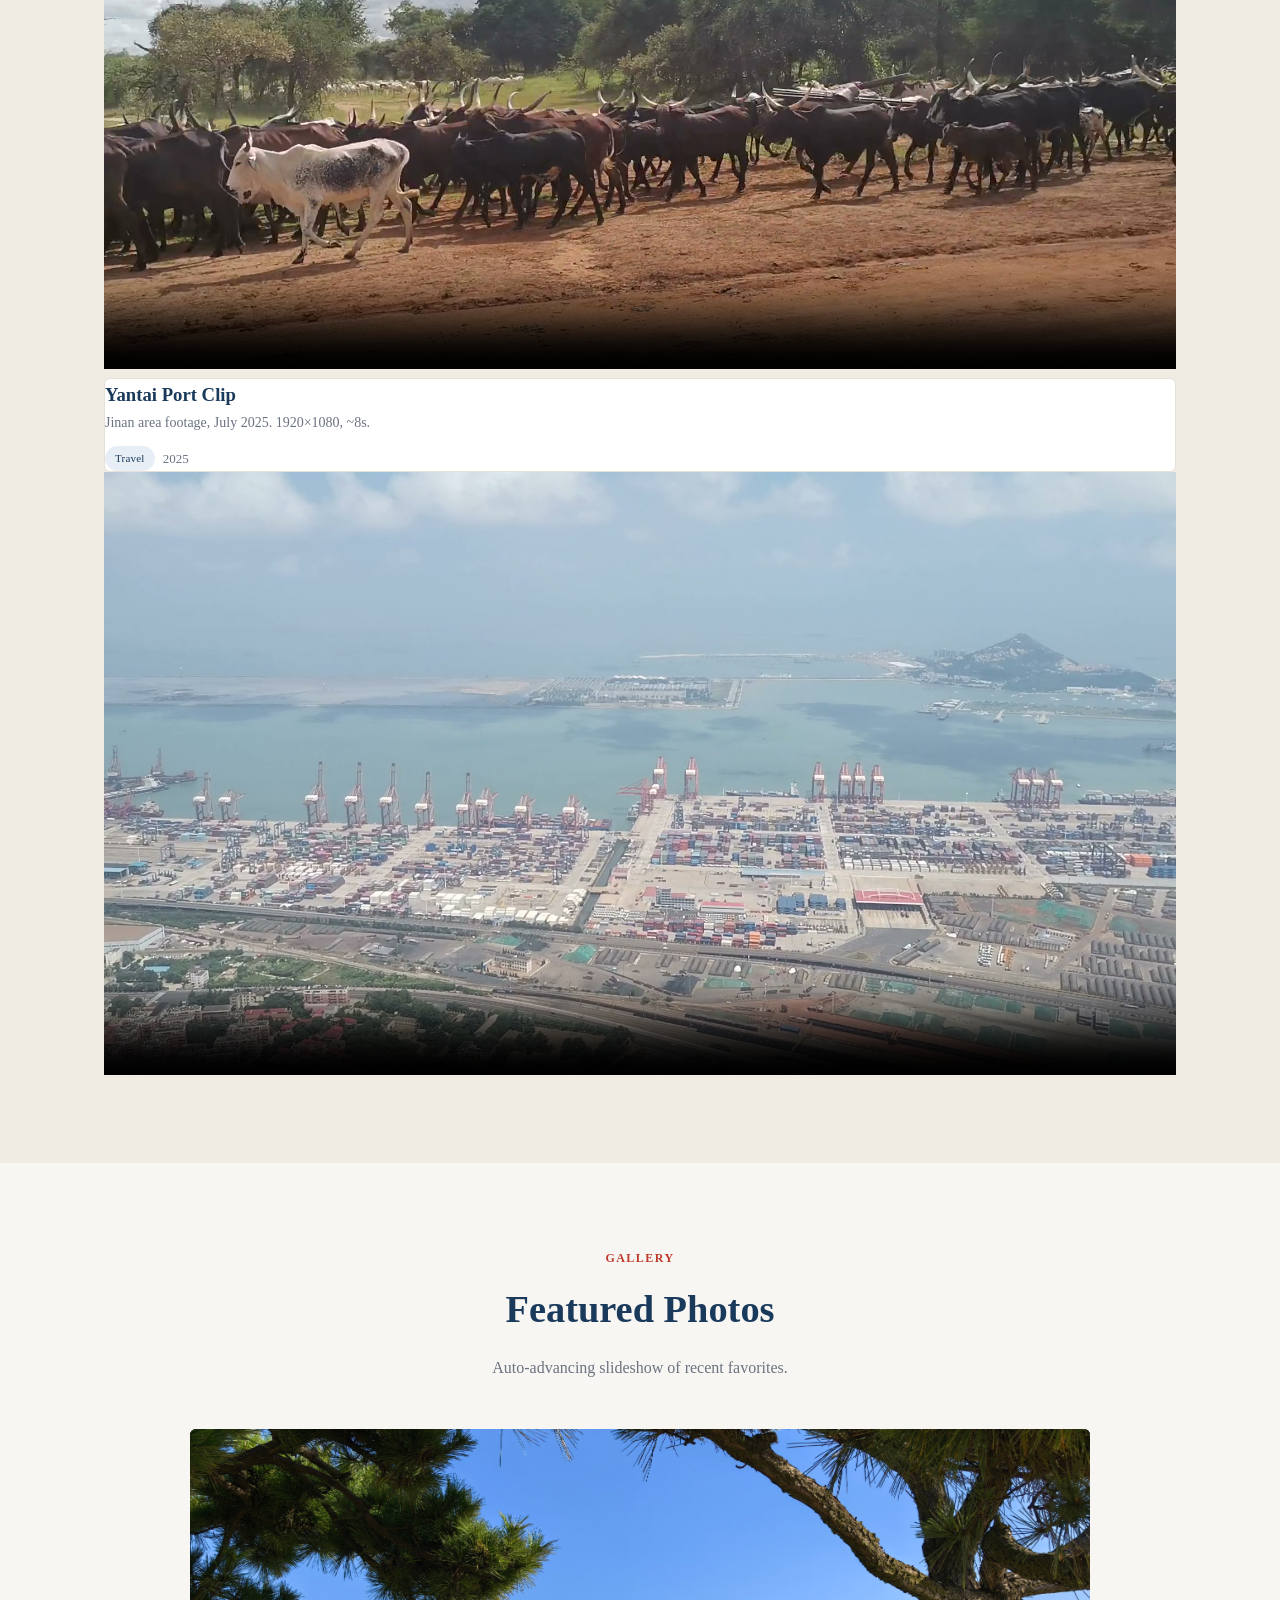
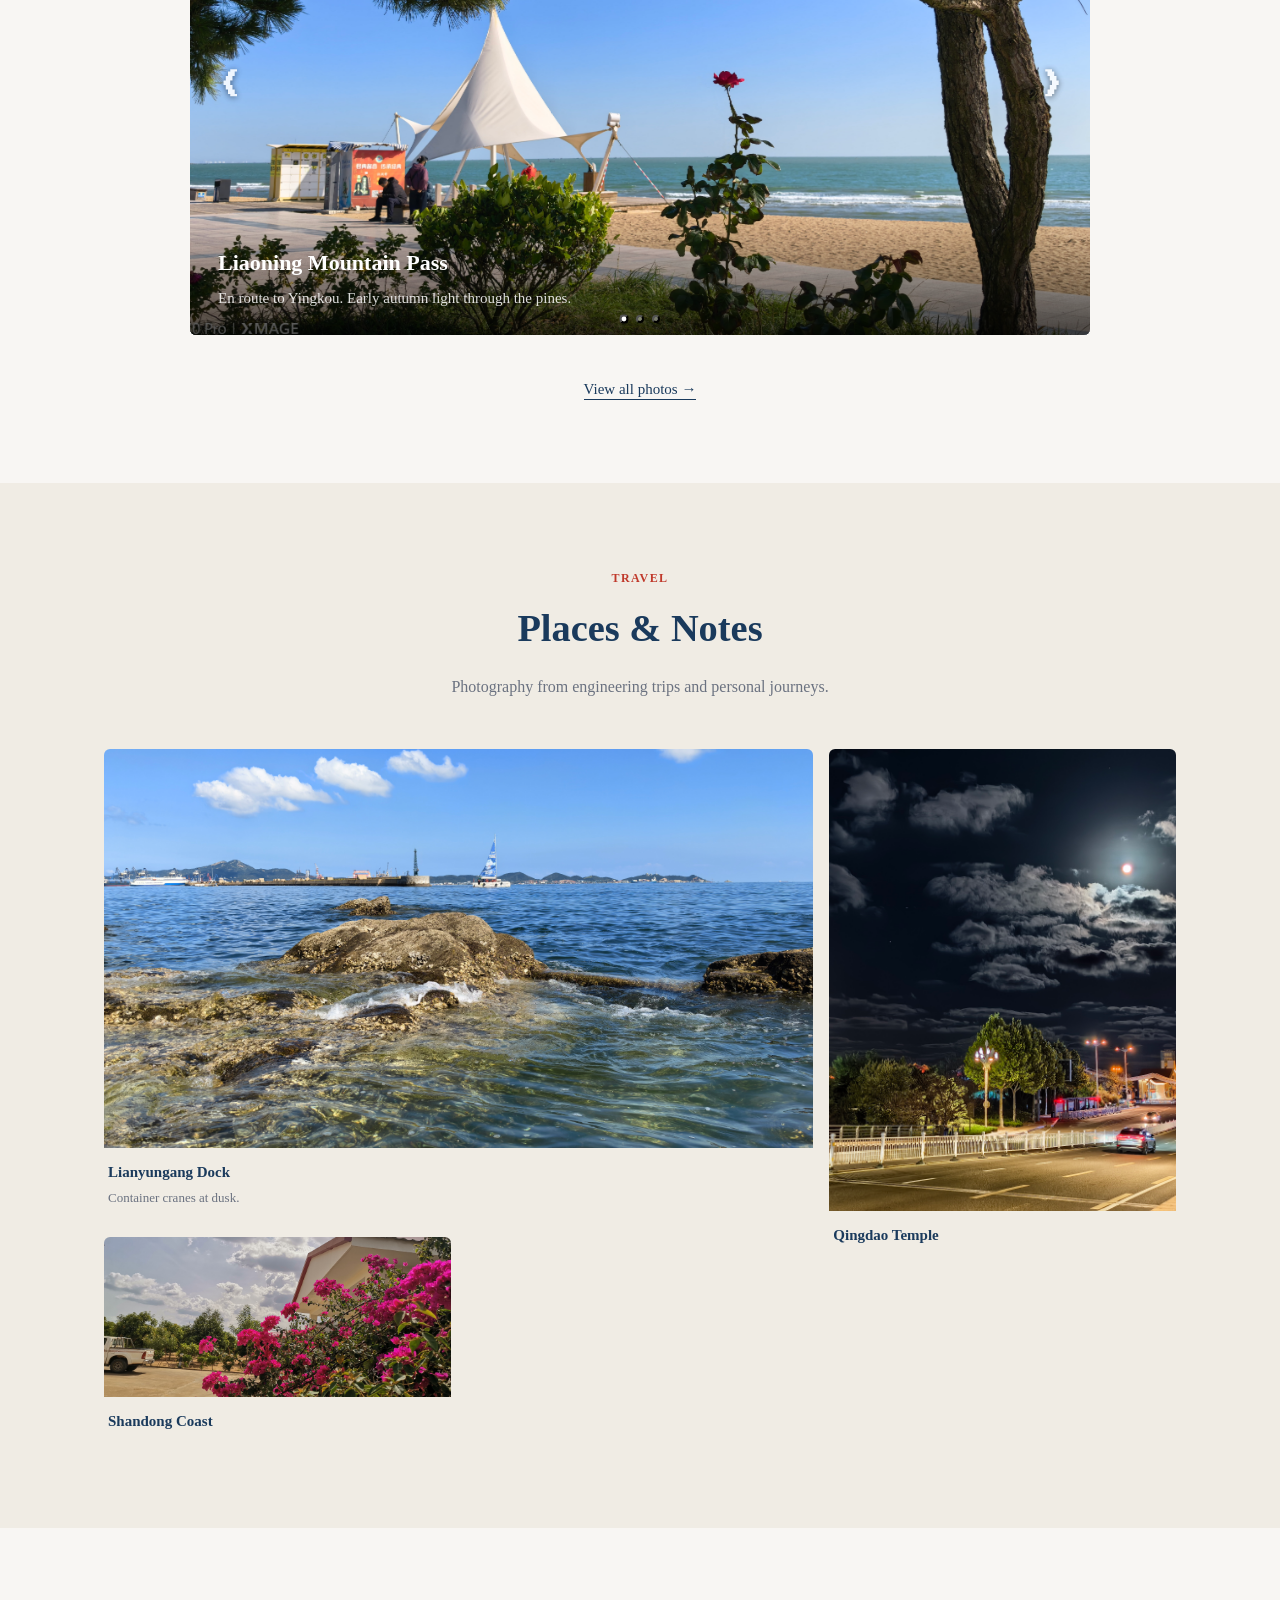
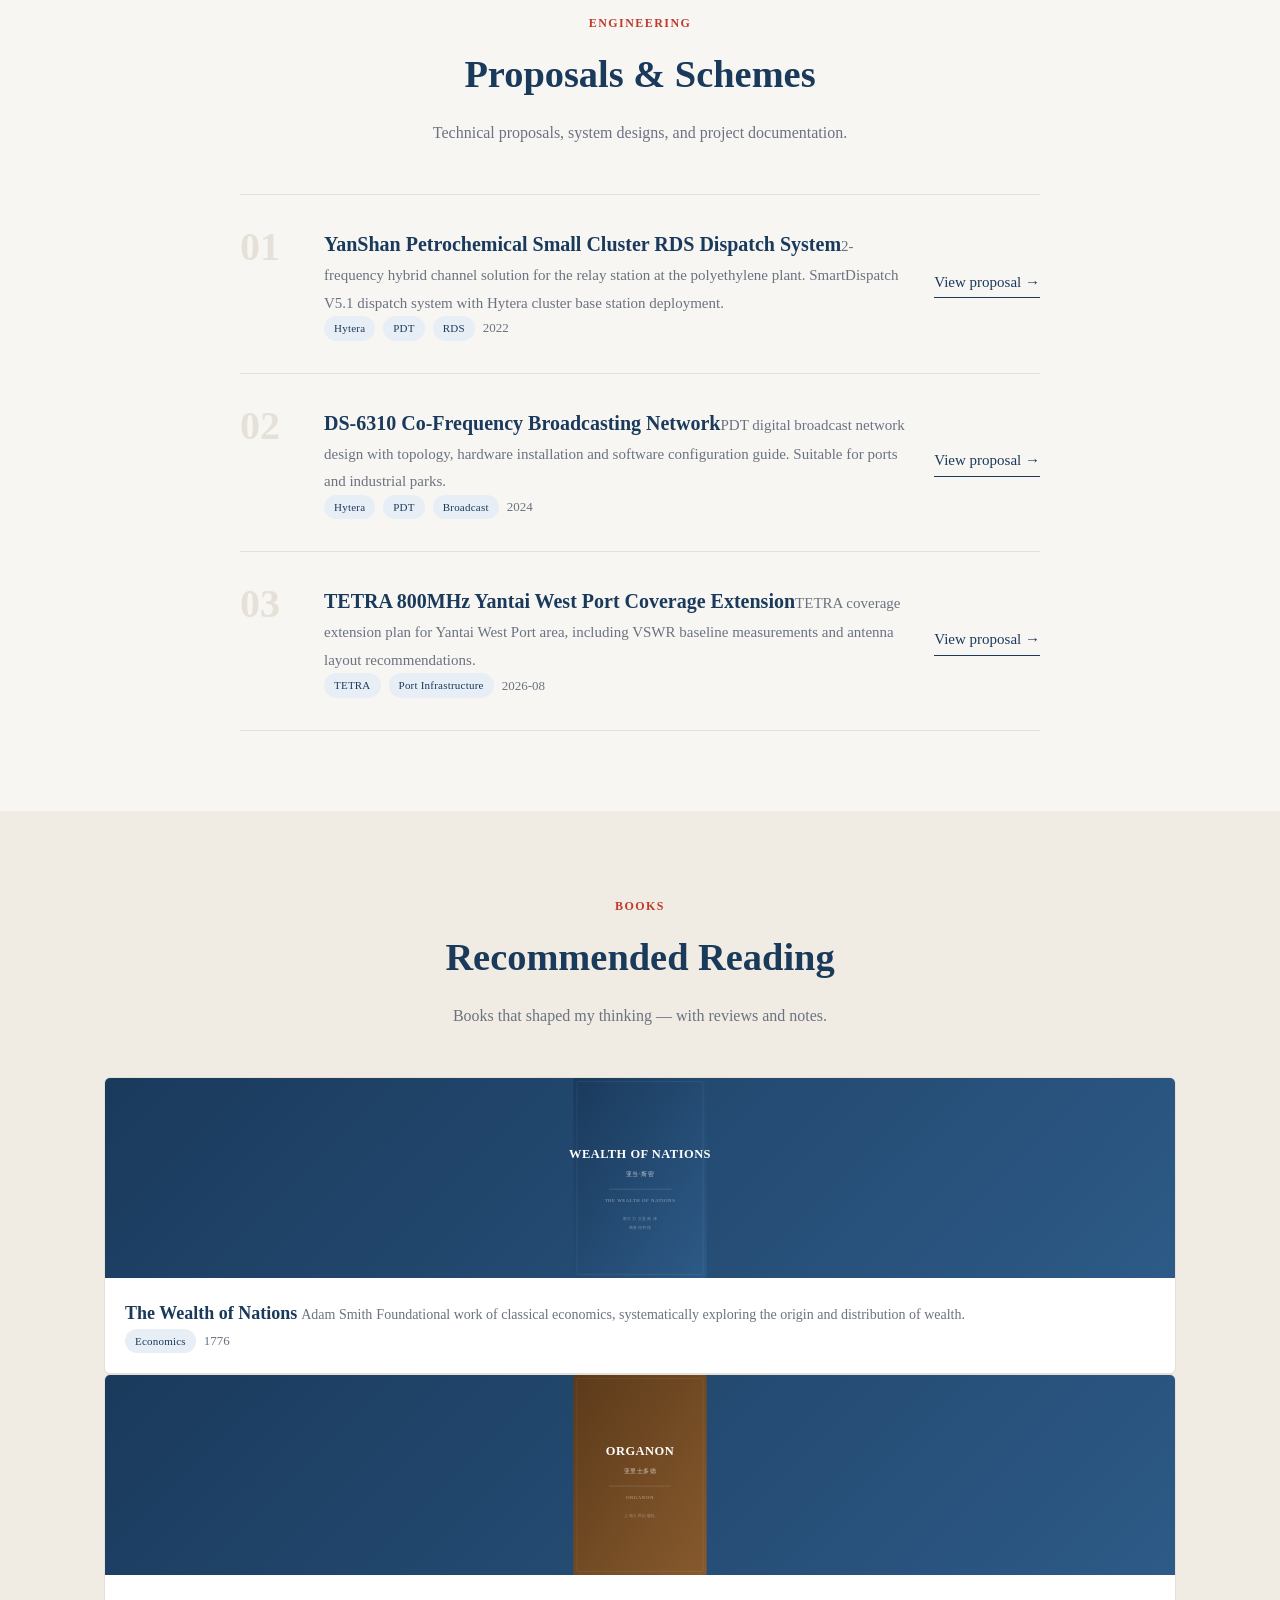
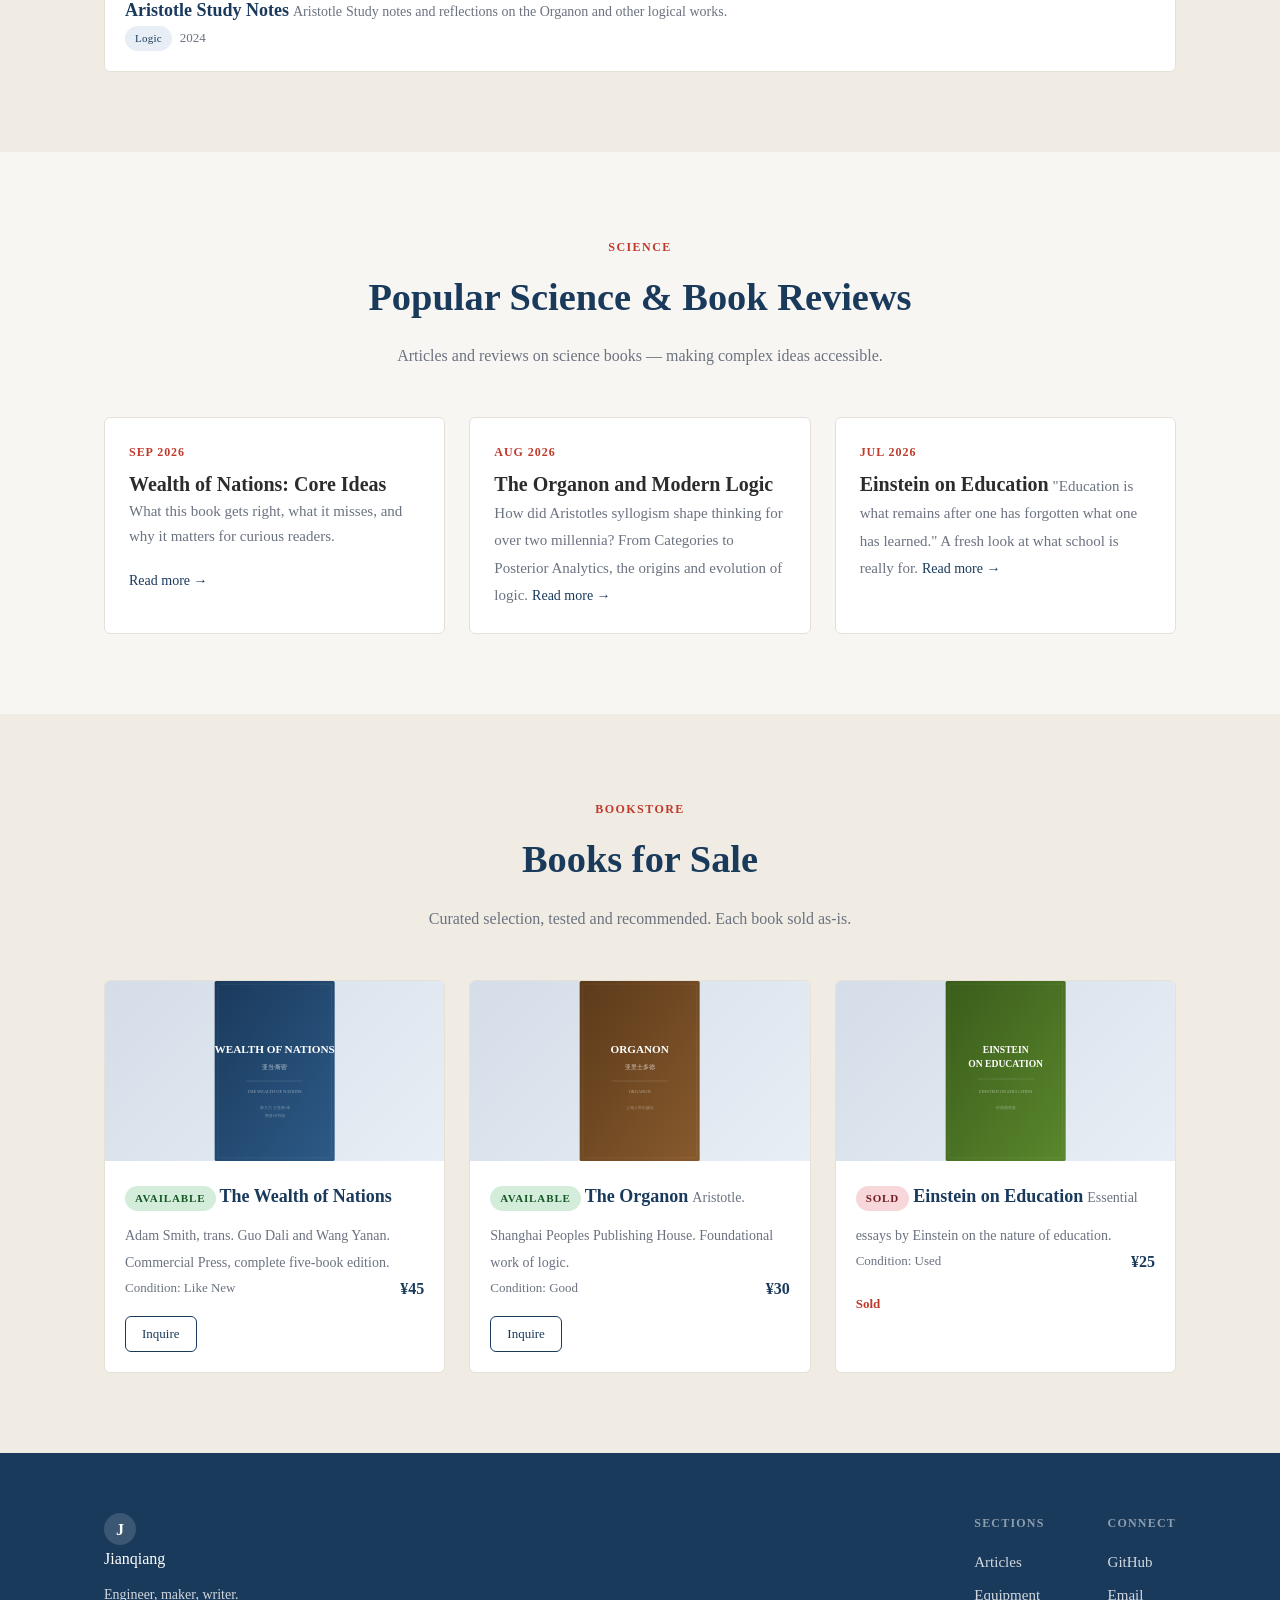
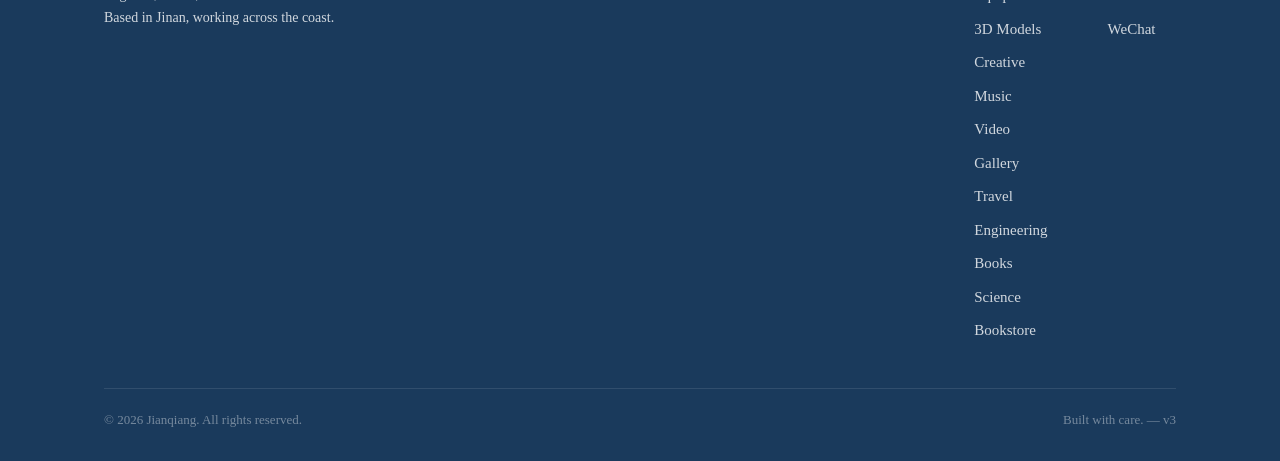
==== commit 95152954: "Translate all page copy when switching to Chinese" ====
--- a/index.html
+++ b/index.html
@@ -173,7 +173,7 @@
   <audio controls src="images/music/黄耀明-在那遥远的地方.mp3"></audio>
 </div>
     </div>
-    <div class="section-more"><a href="#" id="musicToggle" class="link-arrow">更多歌曲 &rarr;</a></div>
+    <div class="section-more"><a href="#" id="musicToggle" class="link-arrow">More songs &rarr;</a></div>
 </section>
 
 <section id="videos" class="section section-alt">
@@ -327,7 +327,7 @@
       <article class="card card-article">
         <div class="card-date">Jul 2026</div>
         <h3 data-lang-en="Einstein on Education" data-lang-zh="<a href="#">爱因斯坦的教育观</a>"><a href="#">爱因斯坦的教育观</a></h3>
-        <p>" education is what remains after one has forgotten what one has learned." 重新审视学校的意义。</p>
+        <p data-lang-en="&quot;Education is what remains after one has forgotten what one has learned.&quot; A fresh look at what school is really for." data-lang-zh="“教育就是当一个人把在学校所学全部忘光之后剩下的东西。”重新审视学校的意义。">&quot;Education is what remains after one has forgotten what one has learned.&quot; A fresh look at what school is really for.</p>
         <a href="articles/einstein-education.html" class="card-link">Read more &rarr;</a>
       </article>
     </div>
@@ -435,6 +435,7 @@
   </div>
 </footer>
 
+<script src="js/i18n.js"></script>
 <script src="js/main.js"></script>
 <script>
 window.addEventListener('error', function(e) {
--- a/css/style.css
+++ b/css/style.css
@@ -357,20 +357,22 @@
   position: absolute;
   top: 50%;
   transform: translateY(-50%);
-  background: #000;
-  border: 3px solid #fff;
+  background: transparent;
+  border: none;
   color: #fff;
-  font-size: 1.75rem;
+  font-size: 2.25rem;
+  line-height: 1;
   cursor: pointer;
   width: 60px;
   height: 60px;
-  border-radius: 50%;
+  opacity: 0.85;
   display: grid;
   place-items: center;
   z-index: 9999;
-  box-shadow: 0 0 20px rgba(0,0,0,0.8);
-}
-.slideshow-btn:hover { background: rgba(0,0,0,0.8); }
+  text-shadow: 0 1px 6px rgba(0,0,0,0.6);
+  transition: opacity 0.2s;
+}
+.slideshow-btn:hover { opacity: 1; }
 .slideshow-btn.prev { left: 8px; }
 .slideshow-btn.next { right: 8px; }
 
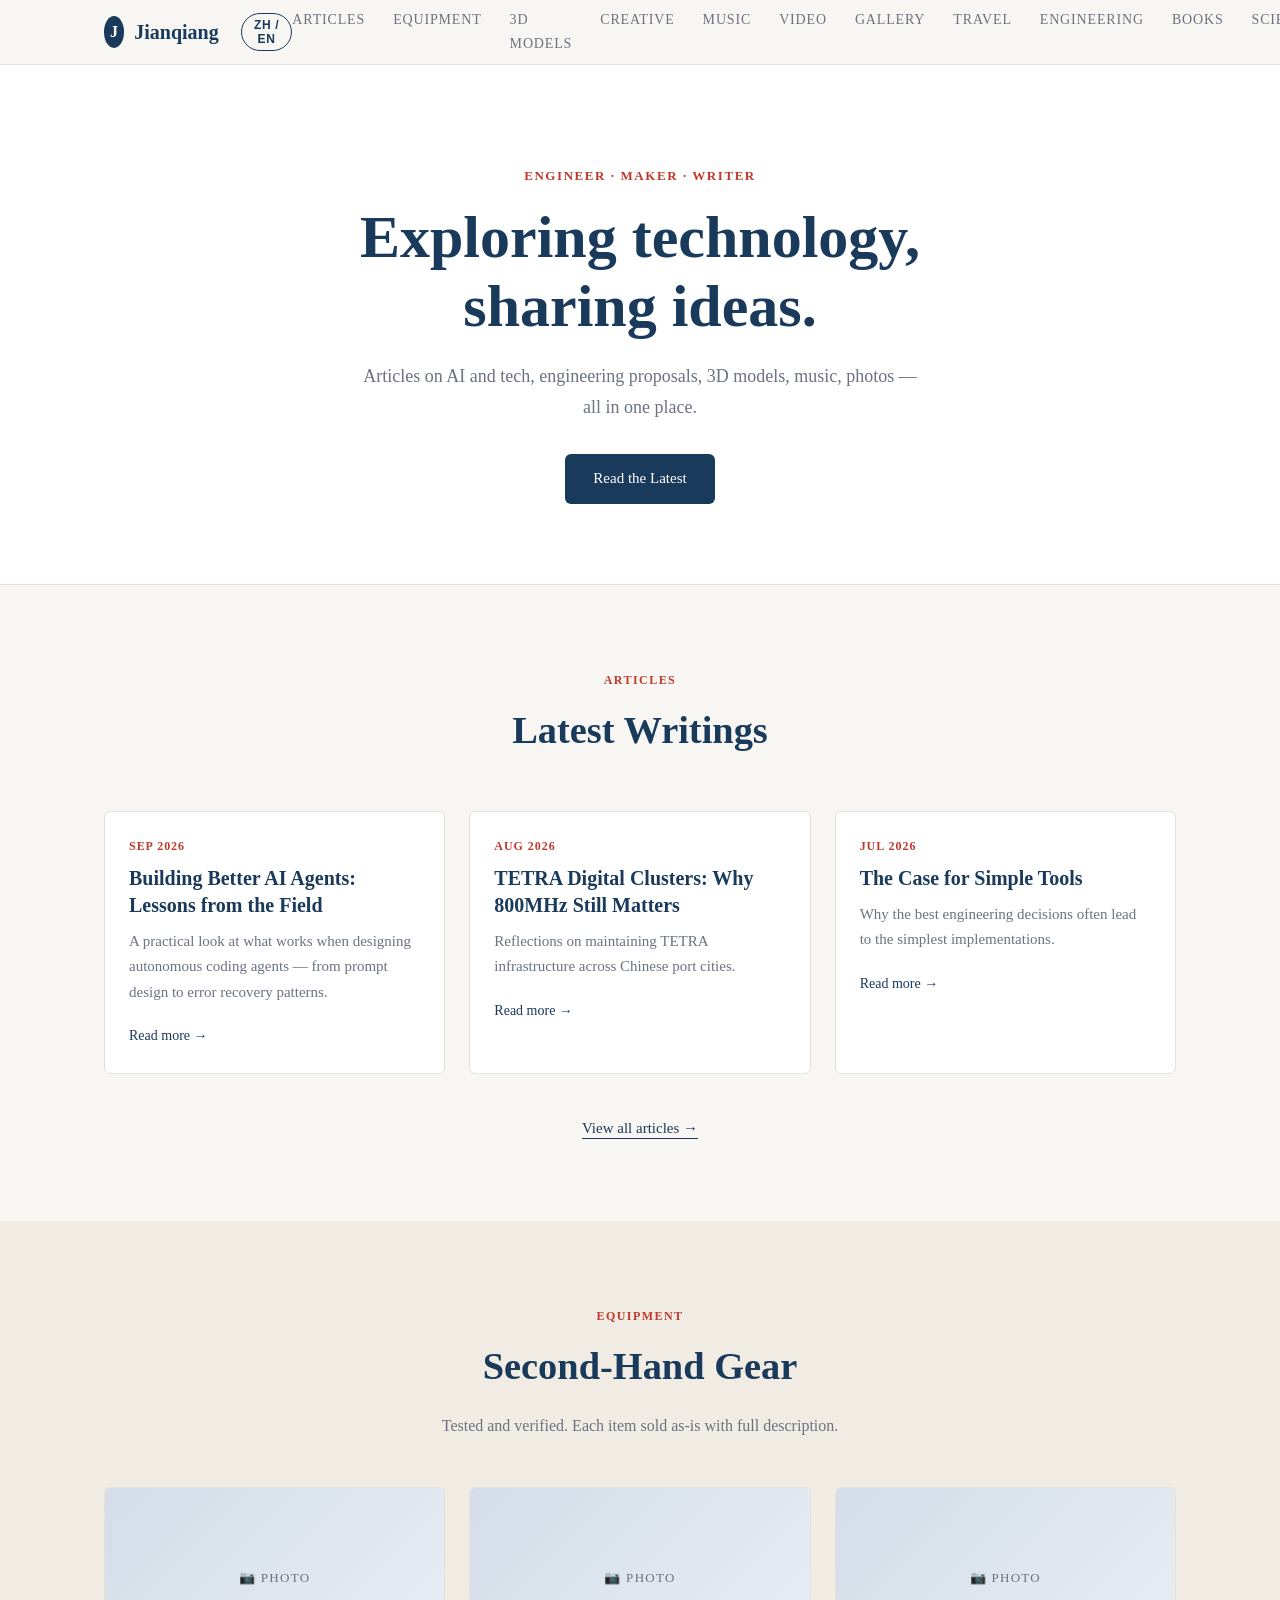
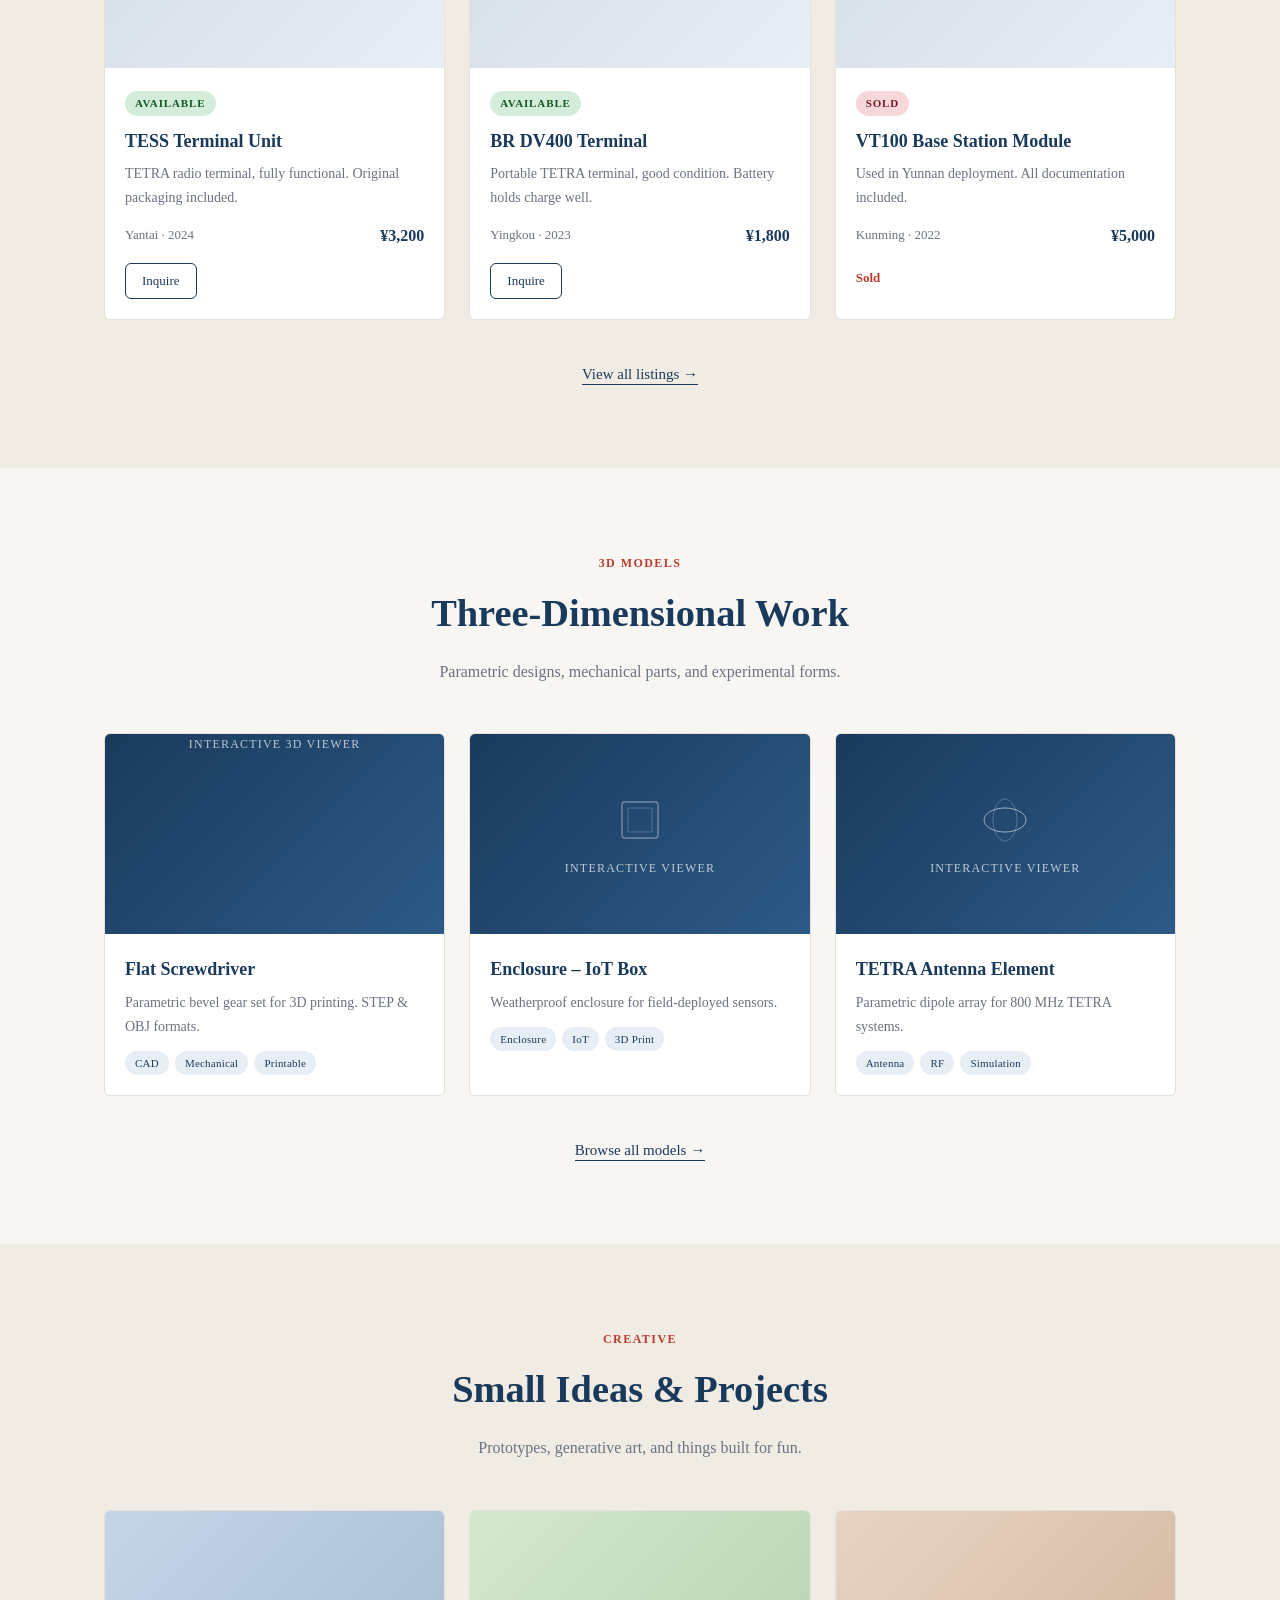
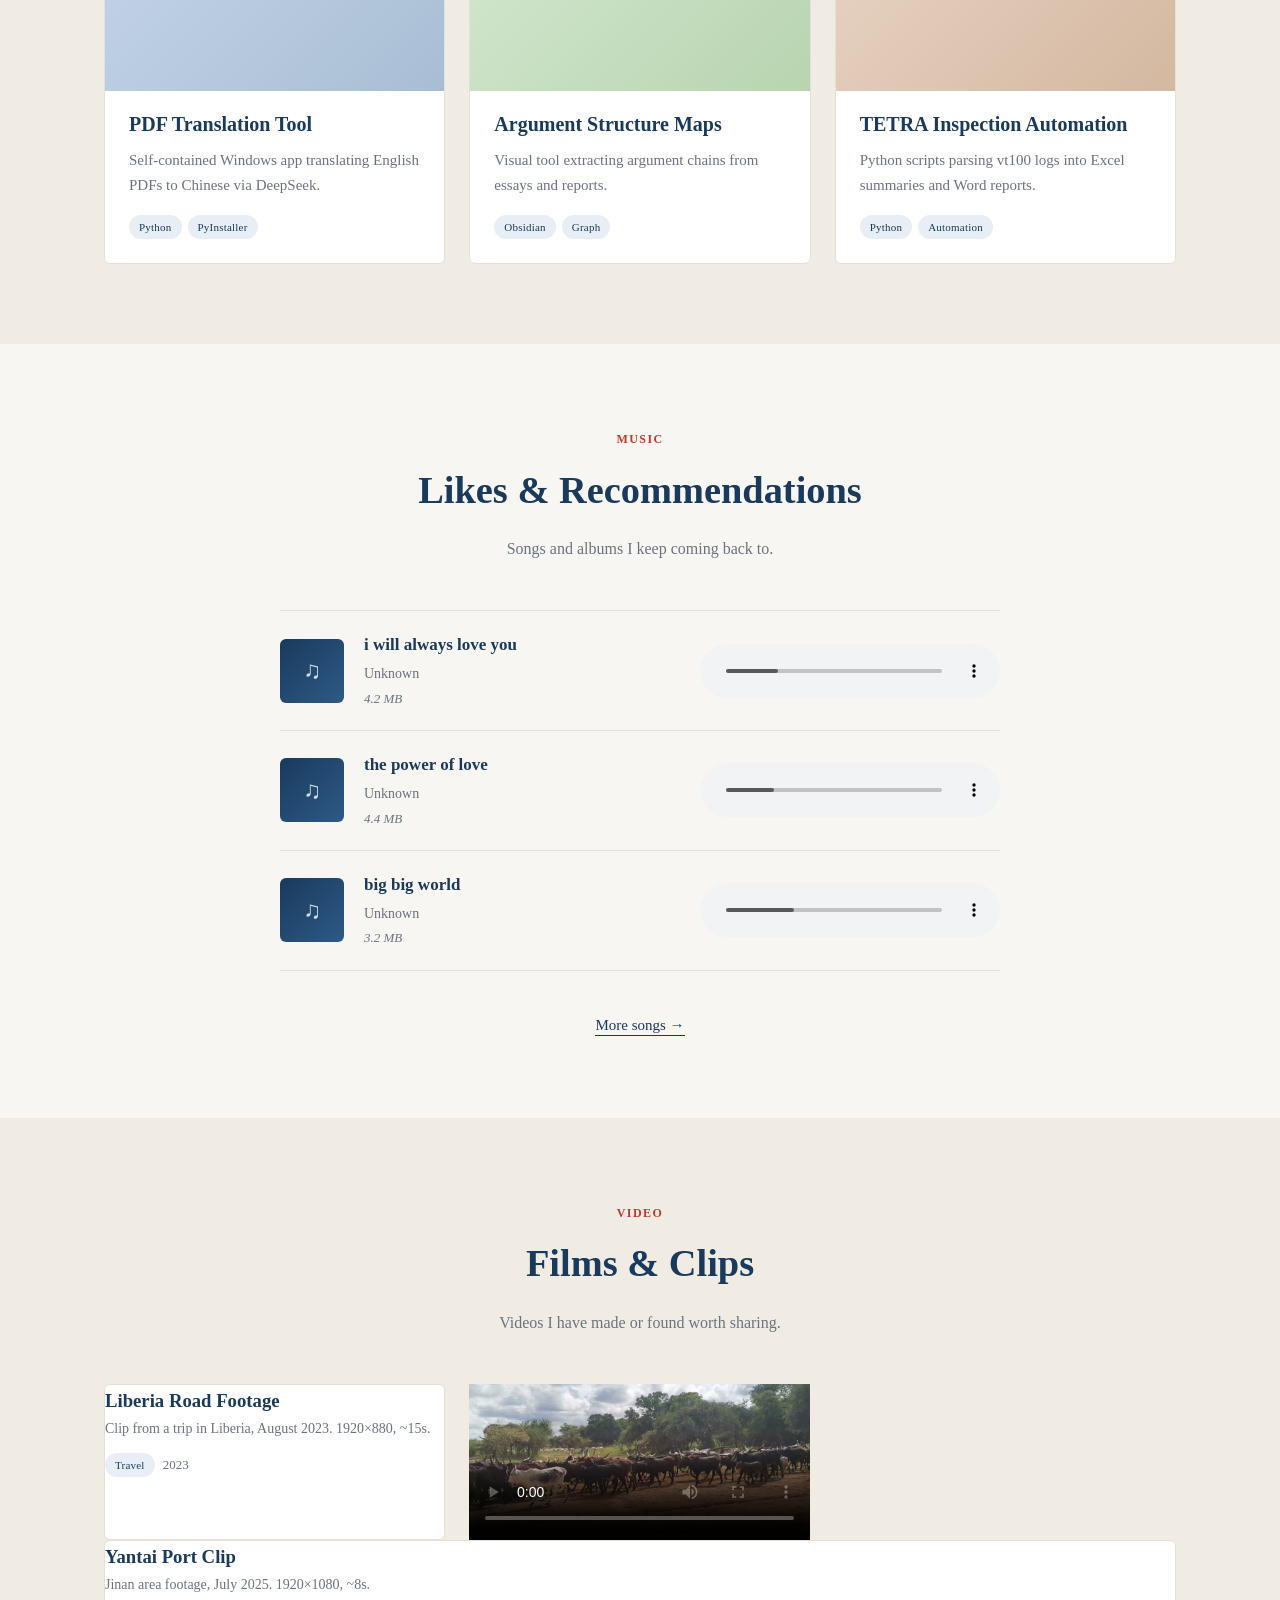
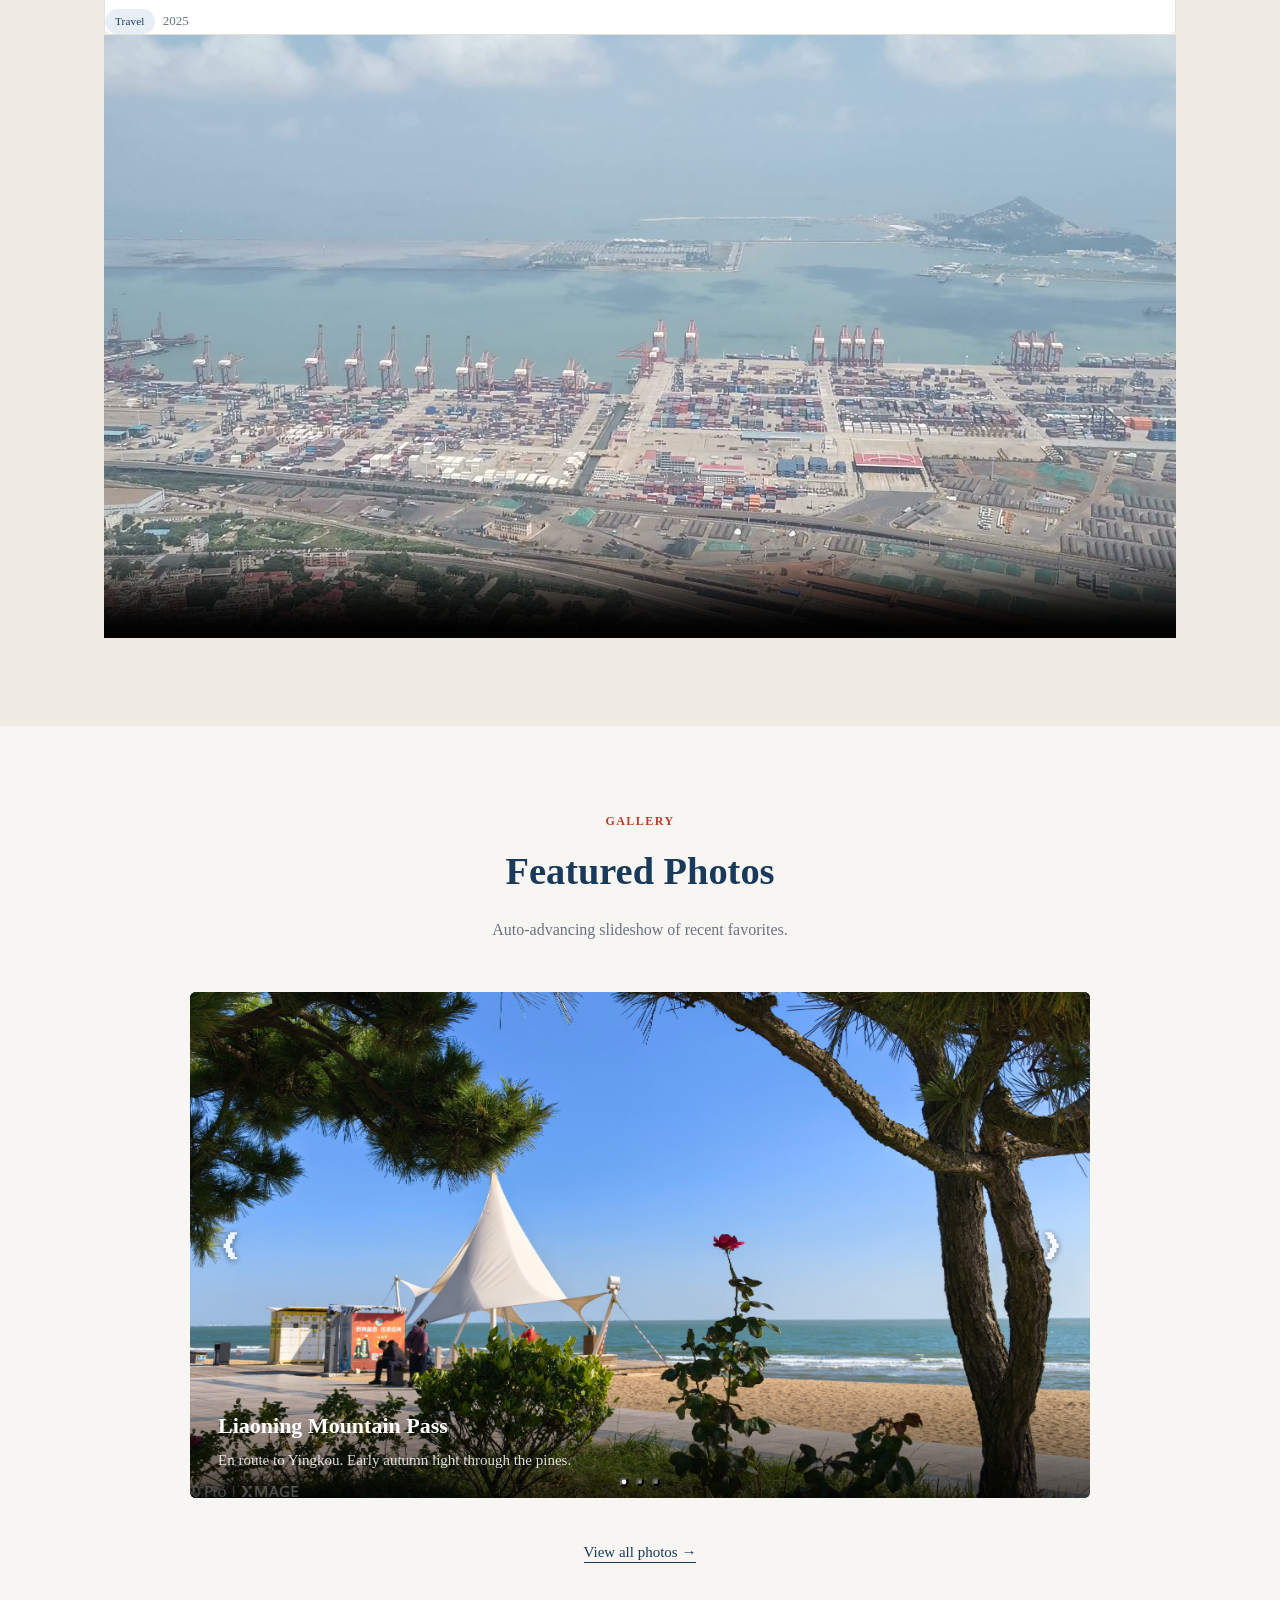
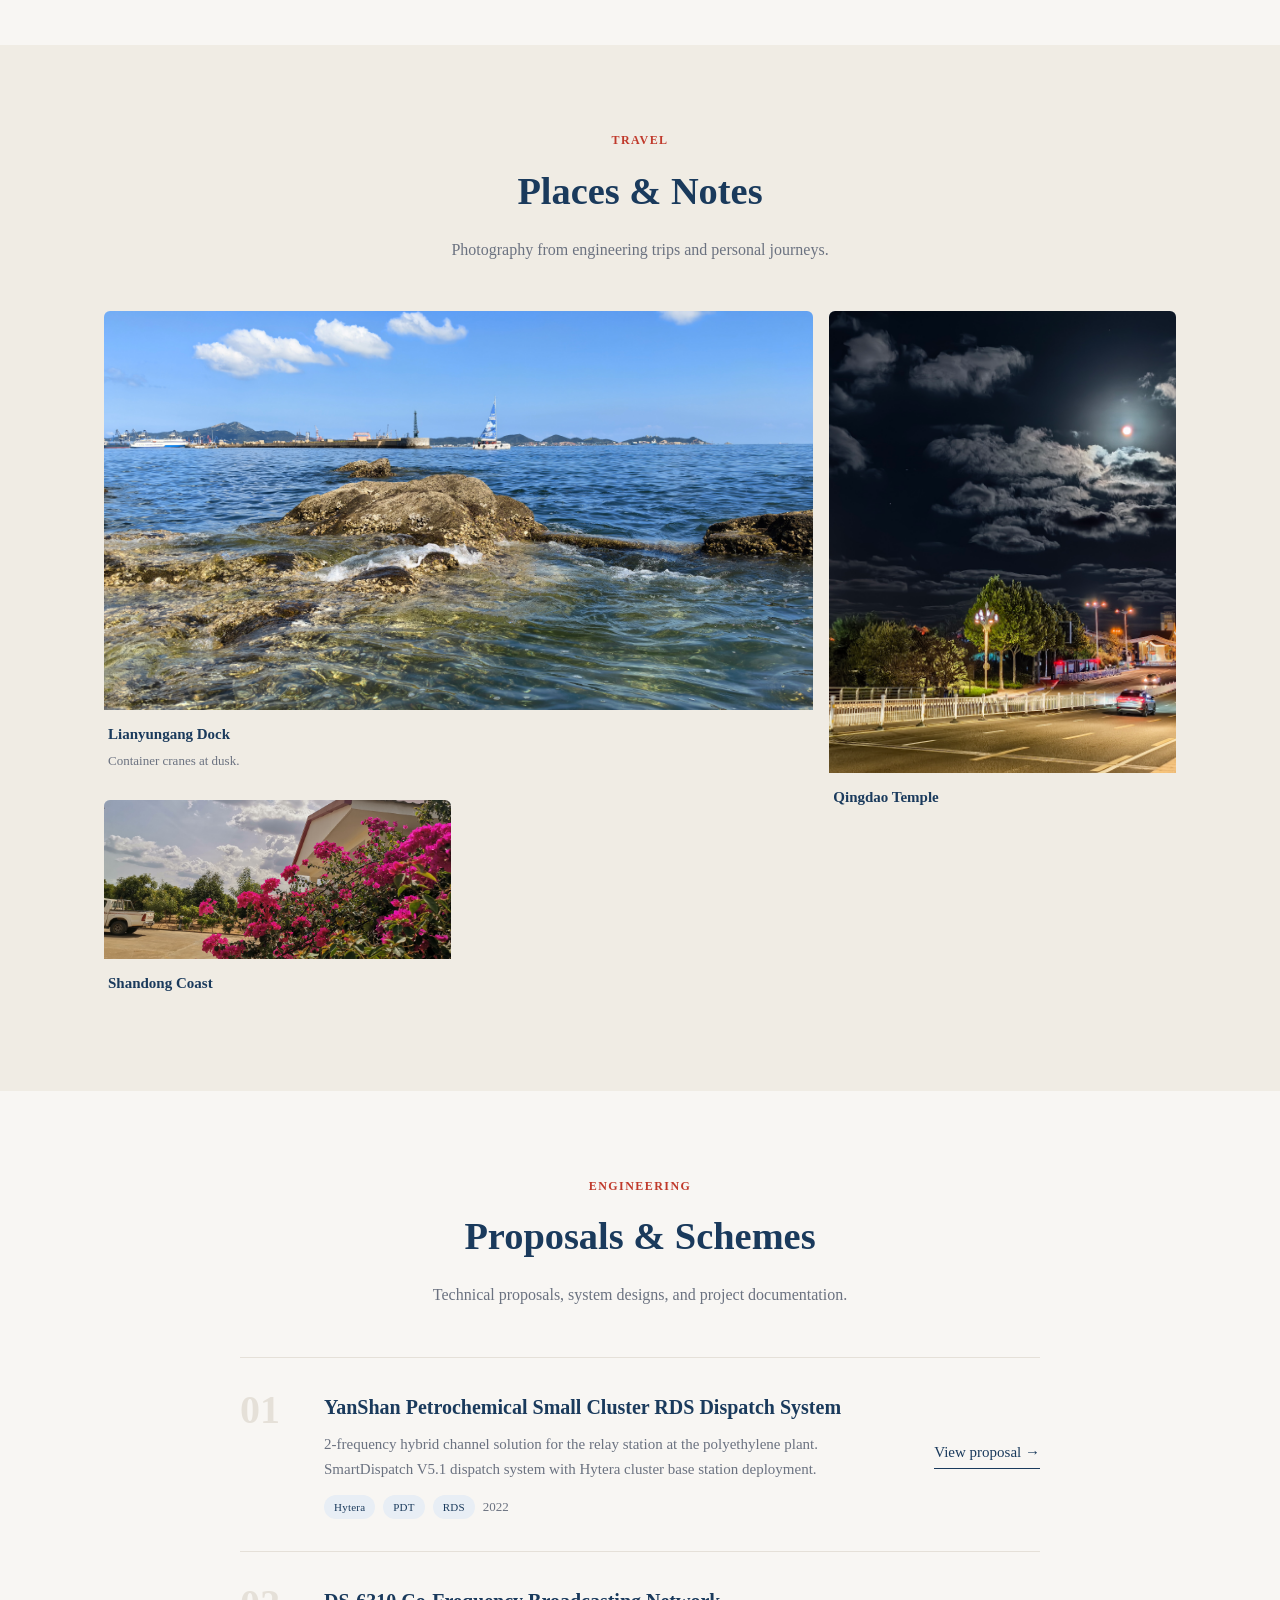
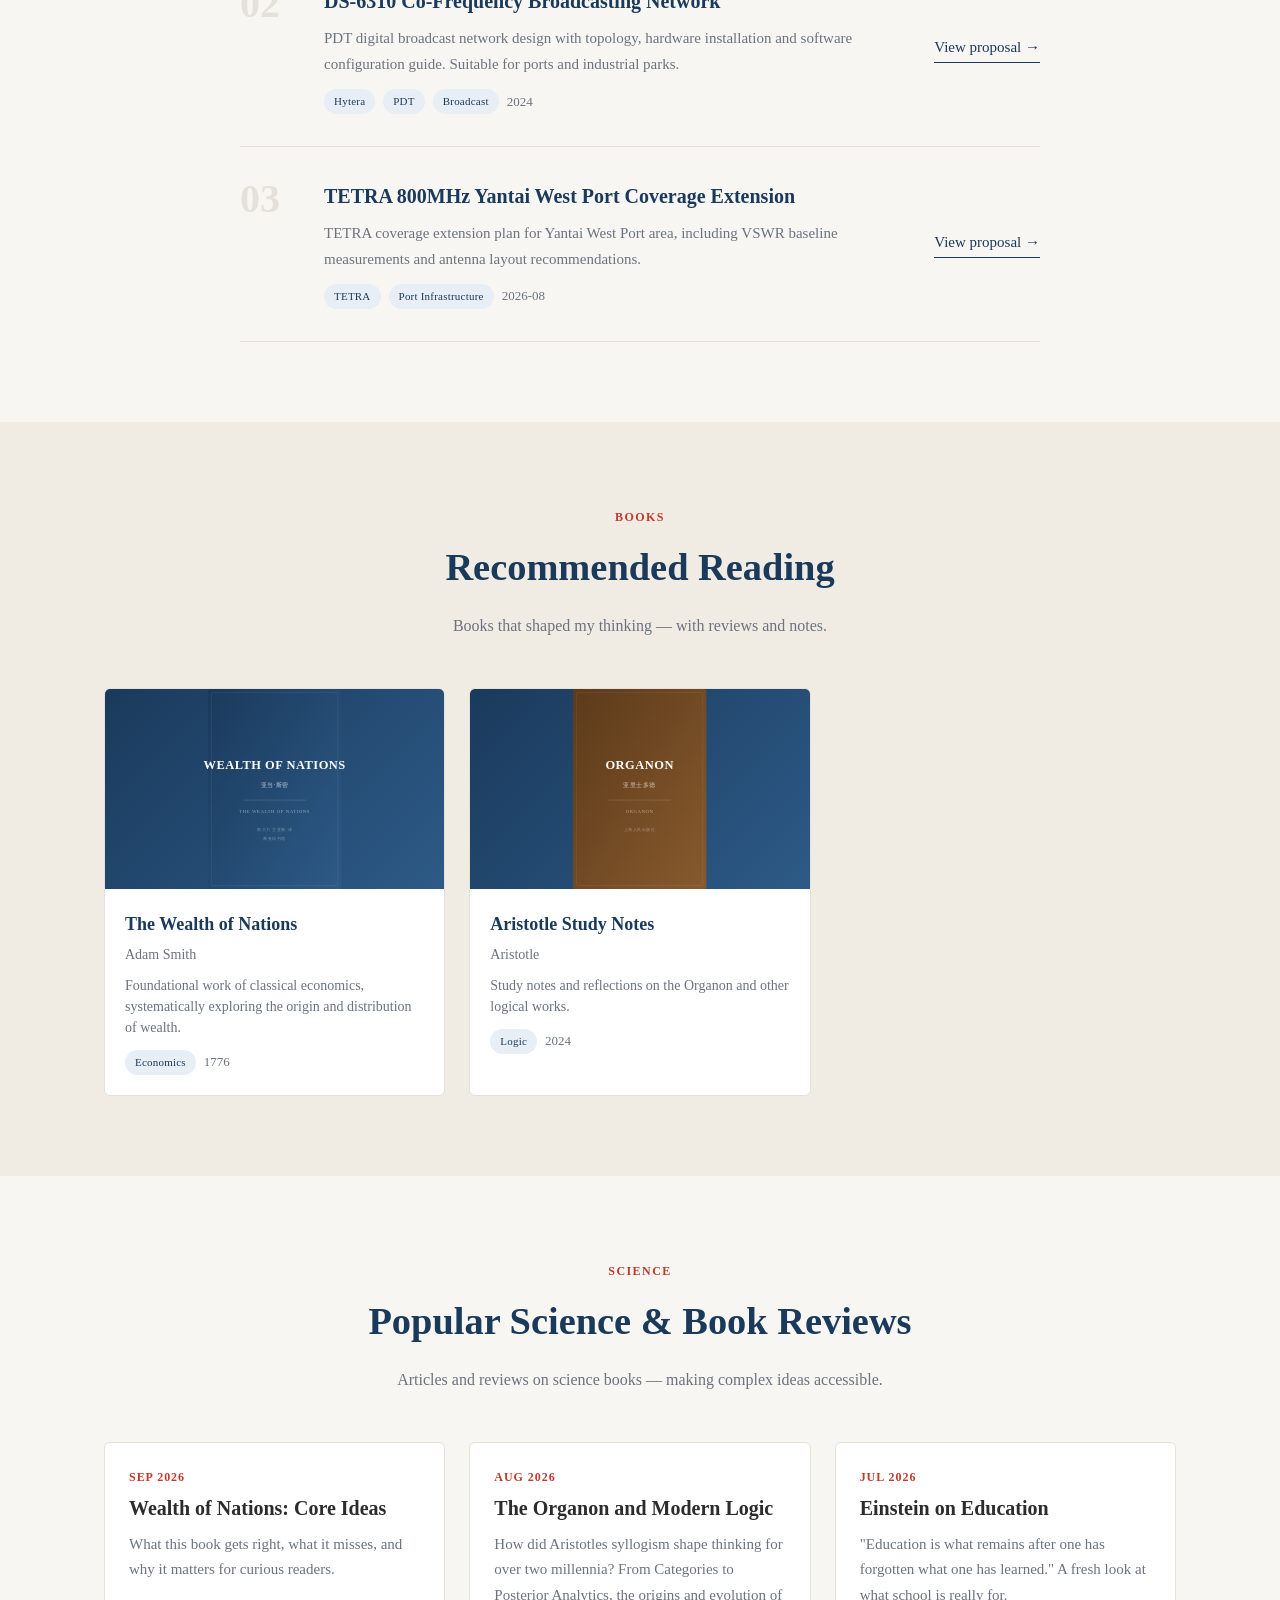
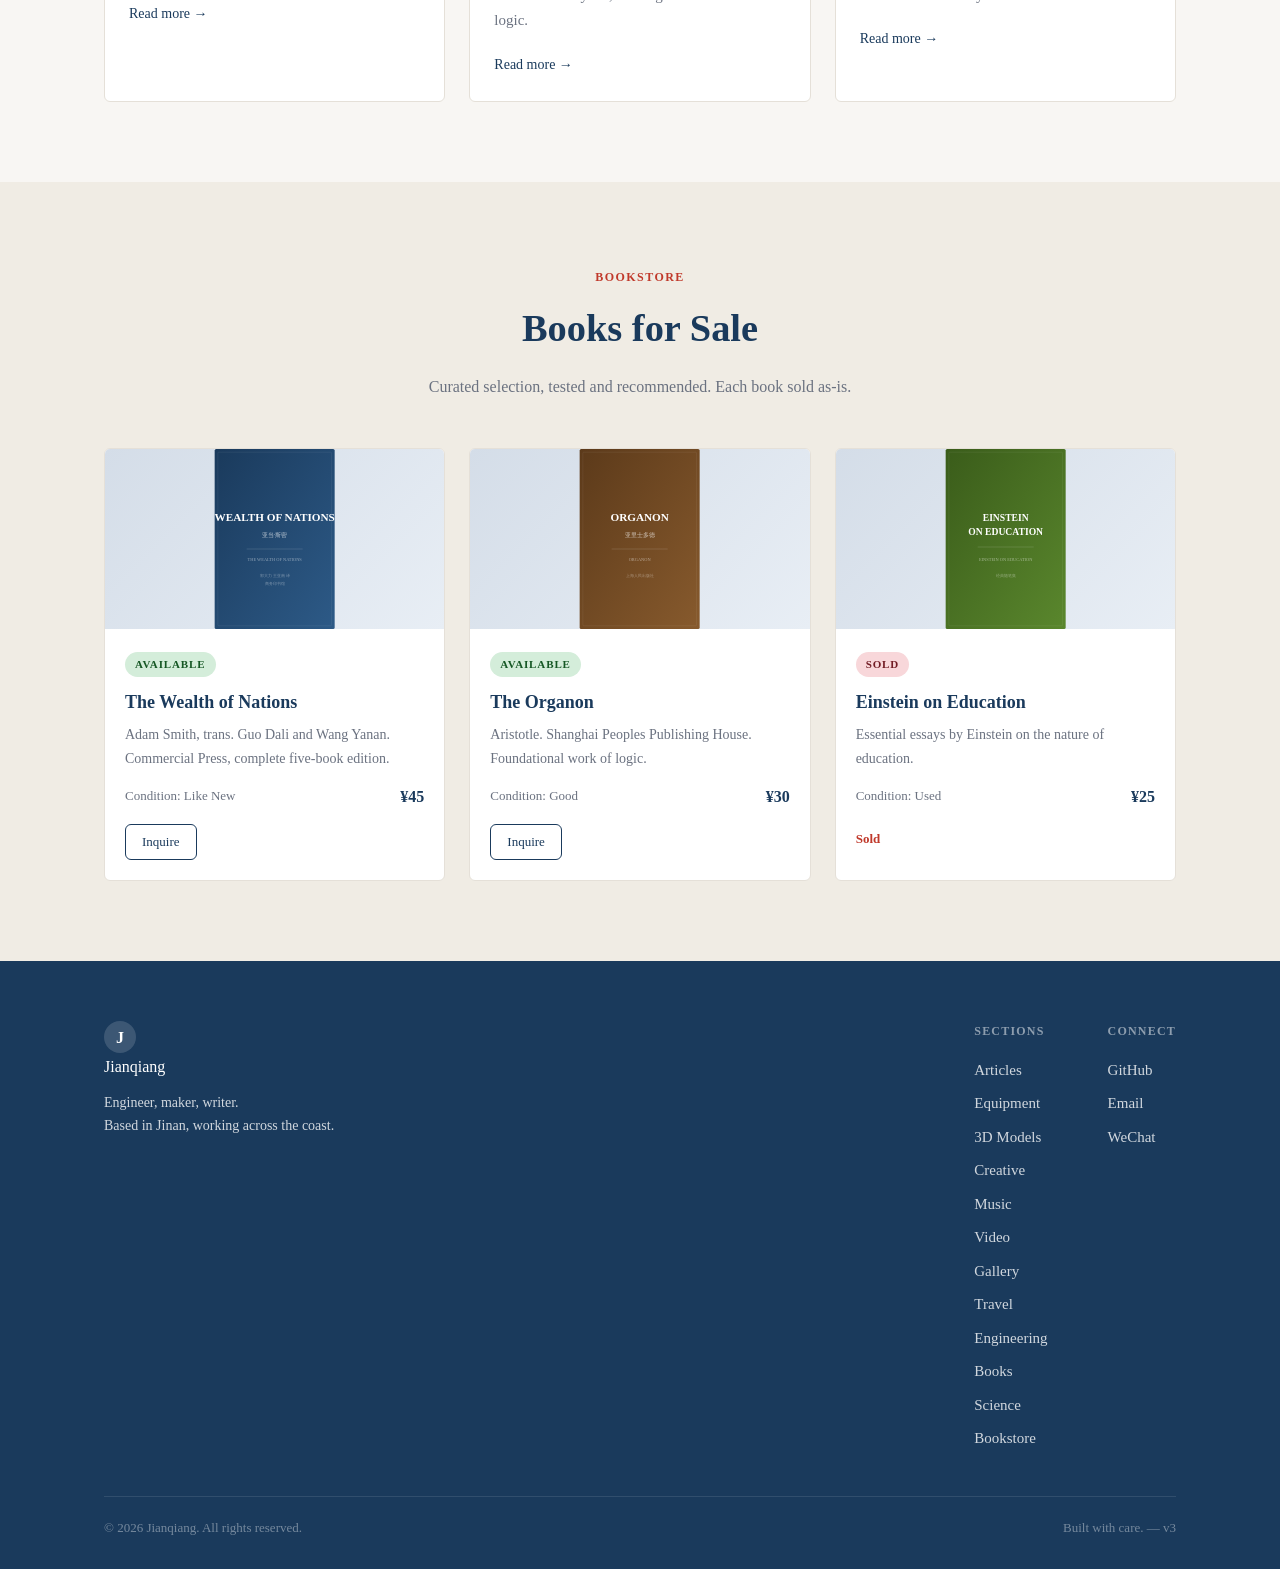
==== commit 7ee214a5: "Fix broken CSS selectors, duplicate nav links, and inline heading collapse" ====
--- a/index.html
+++ b/index.html
@@ -31,7 +31,7 @@
       <a href="#videos">Video</a>
       <a href="#gallery">Gallery</a>
       <a href="#travel">Travel</a>
-      <a href="#engineering">Engineering</a><a href="#books">Books</a><a href="#science">Science</a><a href="#bookstore">Bookstore</a>
+      <a href="#engineering">Engineering</a>
       <a href="#books">Books</a>
       <a href="#science">Science</a>
       <a href="#bookstore">Bookstore</a>
--- a/css/style.css
+++ b/css/style.css
@@ -503,7 +503,7 @@
   padding-top: 20px;
   display: flex; justify-content: space-between; flex-wrap: wrap; gap: 12px;
   font-size: 0.8125rem; color: rgba(255,255,255,0.4);
-}\n
+}
 /* VIDEO */
 .video-grid {
   display: grid;
@@ -531,7 +531,7 @@
 .video-info h3 a:hover { color: var(--clr-accent); }
 .video-desc { font-size: 0.875rem; color: var(--clr-text-muted); margin-bottom: 12px; }
 .video-meta { display: flex; flex-wrap: wrap; gap: 8px; align-items: center; }
-.video-meta .date { font-size: 0.8125rem; color: var(--clr-text-muted); }\n
+.video-meta .date { font-size: 0.8125rem; color: var(--clr-text-muted); }
 /* BOOKS */
 .book-grid {
   display: grid;
@@ -566,7 +566,7 @@
 .book-desc { font-size: 0.875rem; color: var(--clr-text-muted); margin-bottom: 12px; line-height: 1.5; }
 .book-meta { display: flex; flex-wrap: wrap; gap: 8px; align-items: center; }
 .book-meta .date { font-size: 0.8125rem; color: var(--clr-text-muted); }
-\n/* LANGUAGE TOGGLE */
+/* LANGUAGE TOGGLE */
 .lang-toggle {
   background: transparent;
   border: 1px solid var(--clr-primary);
@@ -584,32 +584,14 @@
   background: var(--clr-primary);
   color: #fff;
 }
-/* Default state (no lang class on body): show EN */
-[data-lang-zh] { display: none !important; }
-[data-lang-en] { display: inline; }
-/* When body has lang-zh: show ZH, hide EN */
-body.lang-zh [data-lang-en] { display: none !important; }
-body.lang-zh [data-lang-zh] { display: inline !important; }
-/* When body has lang-en: show EN, hide ZH */
-body.lang-en [data-lang-zh] { display: none !important; }
-body.lang-en [data-lang-en] { display: inline !important; }
+/* Language switching: main.js rewrites the content of [data-lang-*] elements,
+   so nothing here may force a display value. Every element that carries these
+   attributes has both, and headings and paragraphs must stay block. */
+[data-lang-zh]:not([data-lang-en]) { display: none; }
+/* Copy available in one language only: hide whatever does not match. */
+body.lang-zh [data-lang-en]:not([data-lang-zh]) { display: none !important; }
+body.lang-en [data-lang-zh]:not([data-lang-en]) { display: none !important; }
 /* Inline SVG book covers */
-body.lang-en .svg-cn { display: none !important; }
-body.lang-en .svg-en { display: inline !important; }
-body.lang-zh .svg-en { display: none !important; }
-body.lang-zh .svg-cn { display: inline !important; }
-body.lang-en .svg-cn { display: none !important; }
-body.lang-en .svg-en { display: inline !important; }
-body.lang-zh .svg-en { display: none !important; }
-body.lang-zh .svg-cn { display: inline !important; }
-body.lang-en .svg-cn { display: none !important; }
-body.lang-en .svg-en { display: inline !important; }
-body.lang-zh .svg-en { display: none !important; }
-body.lang-zh .svg-cn { display: inline !important; }
-body.lang-en .svg-cn { display: none !important; }
-body.lang-en .svg-en { display: inline !important; }
-body.lang-zh .svg-en { display: none !important; }
-body.lang-zh .svg-cn { display: inline !important; }
 body.lang-en .svg-cn { display: none !important; }
 body.lang-en .svg-en { display: inline !important; }
 body.lang-zh .svg-en { display: none !important; }
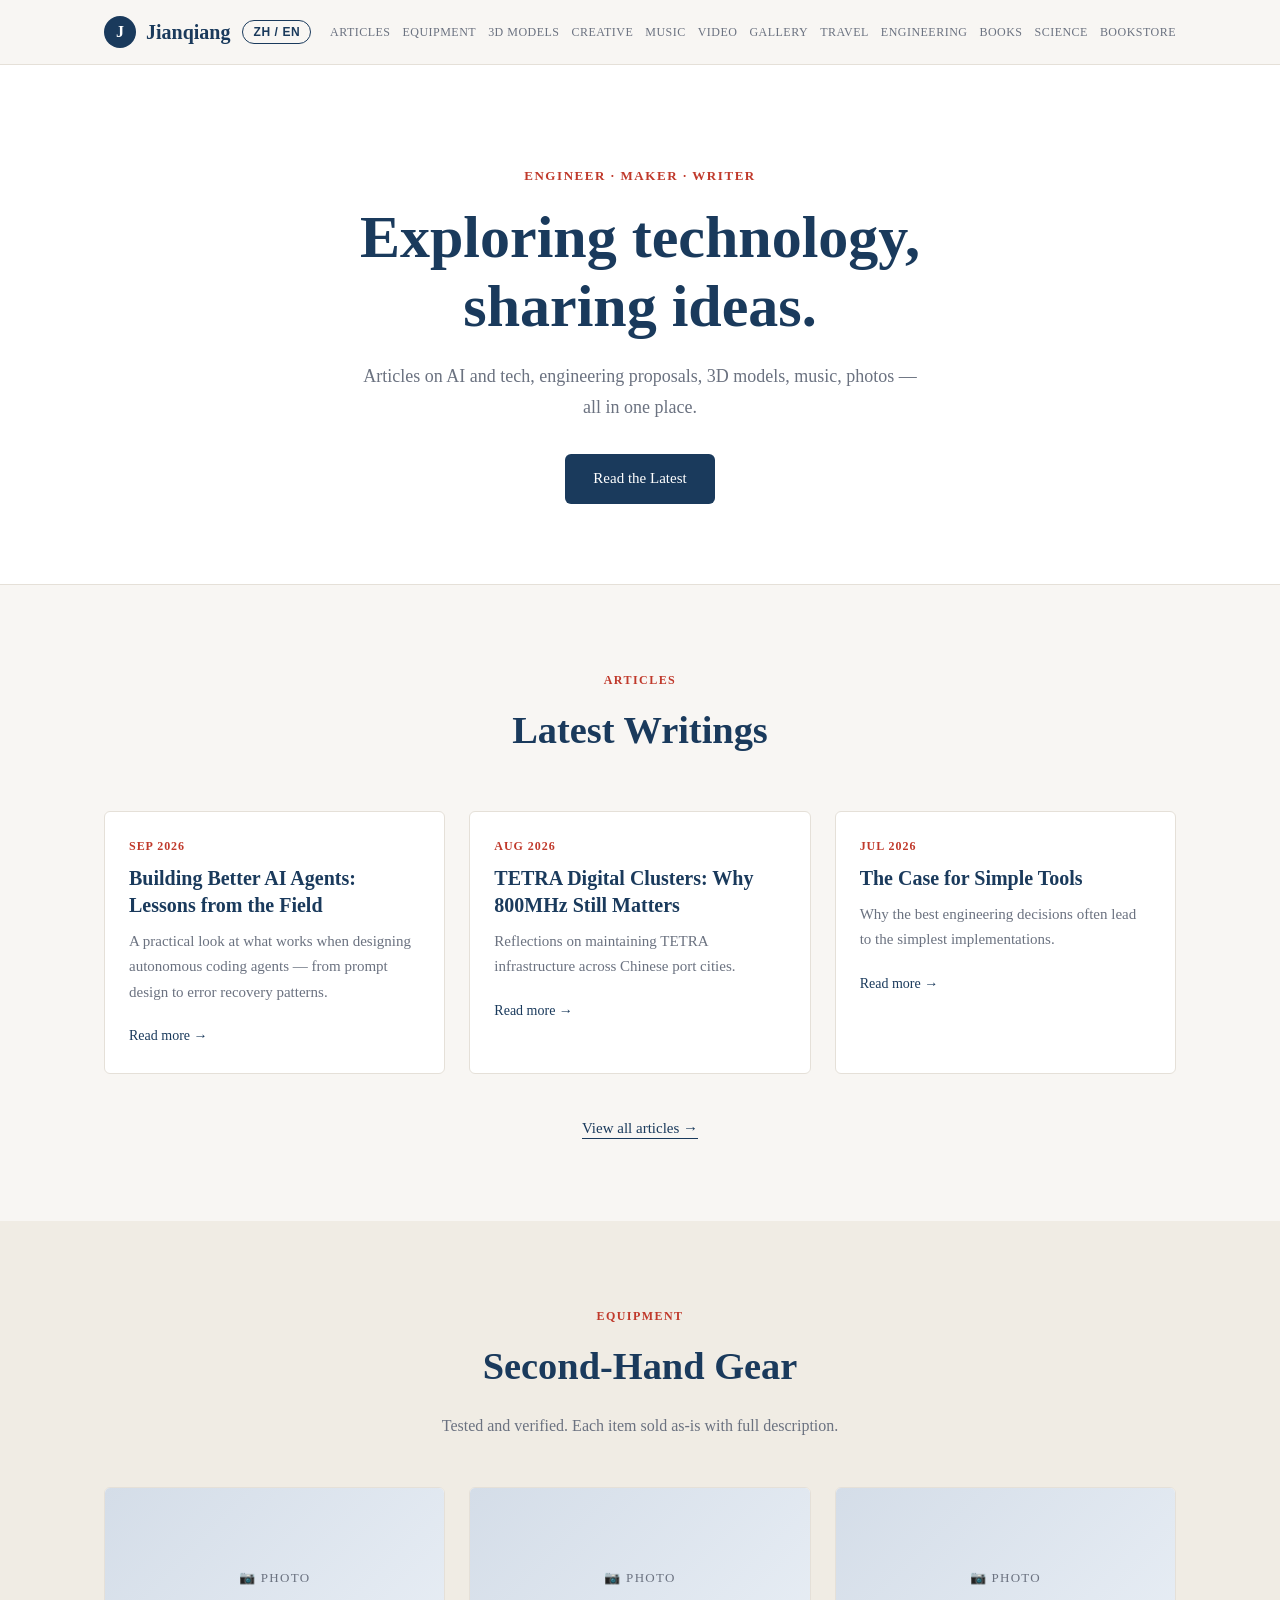
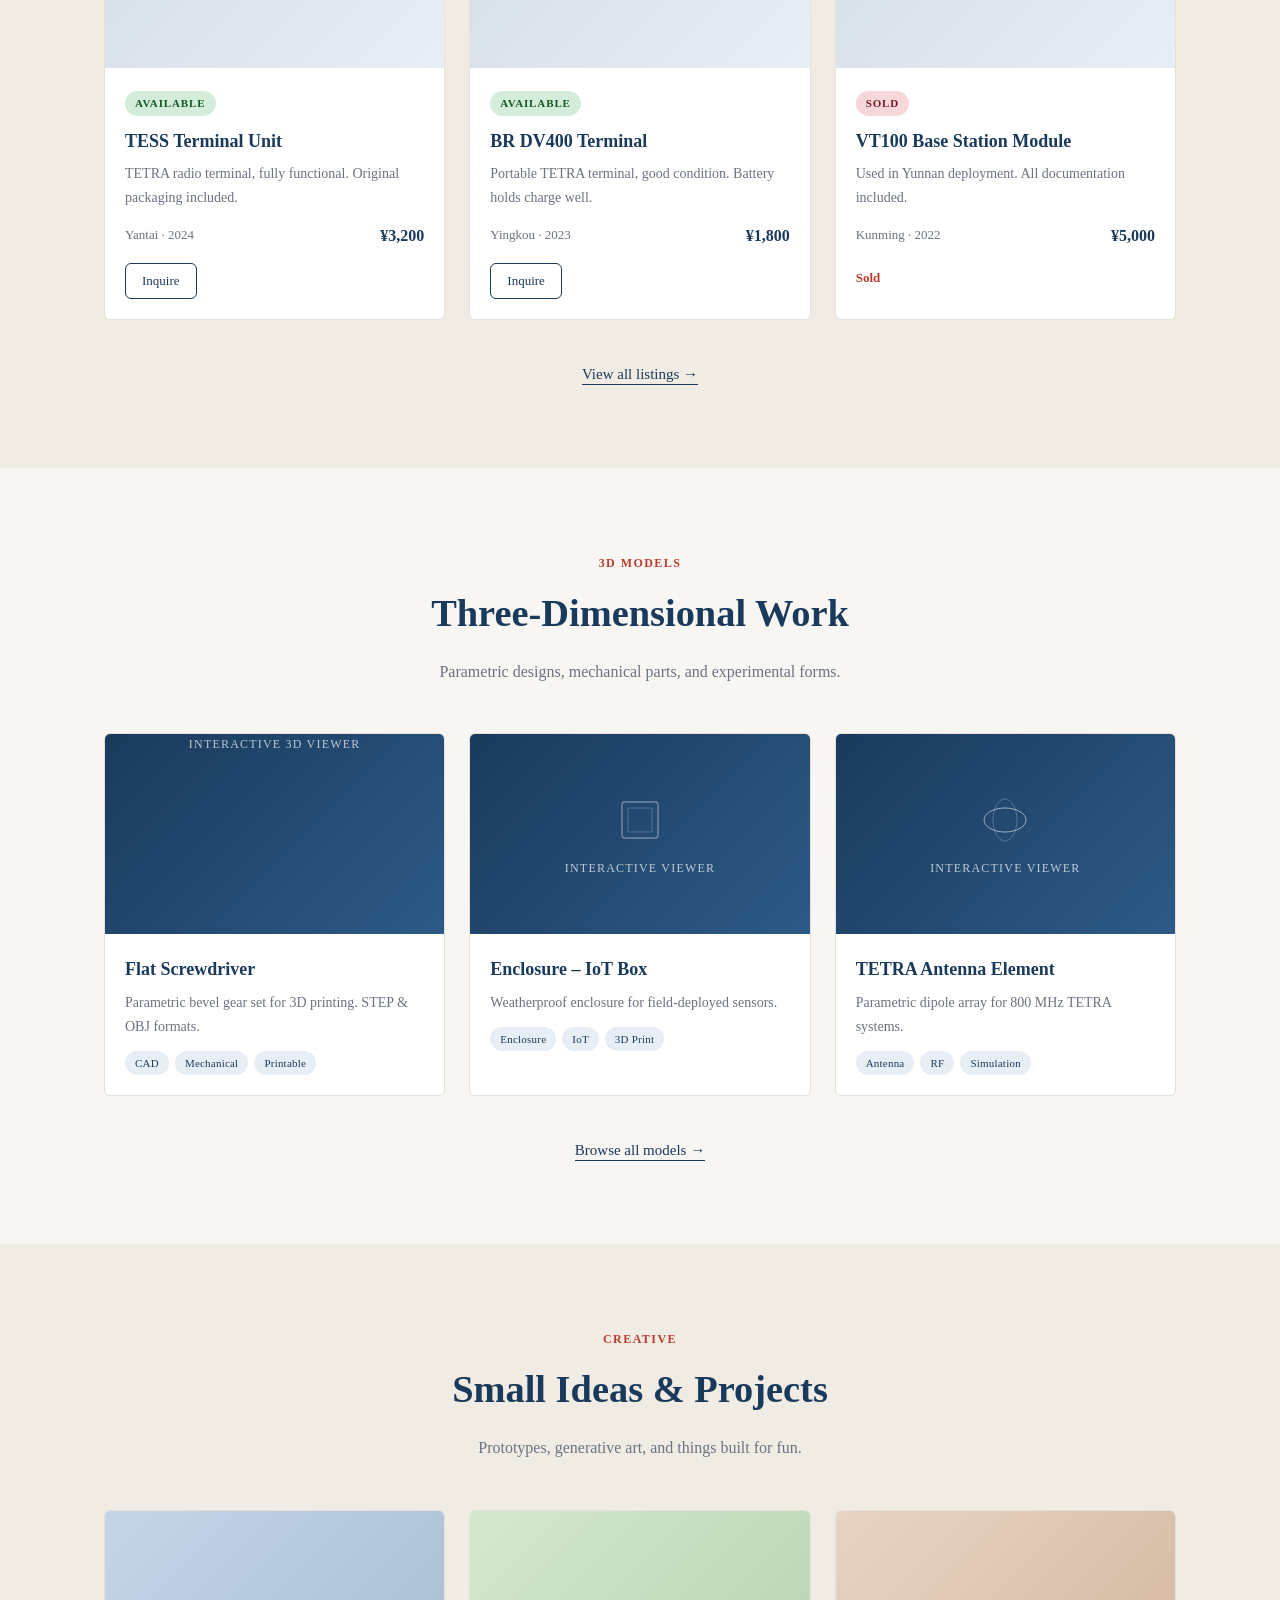
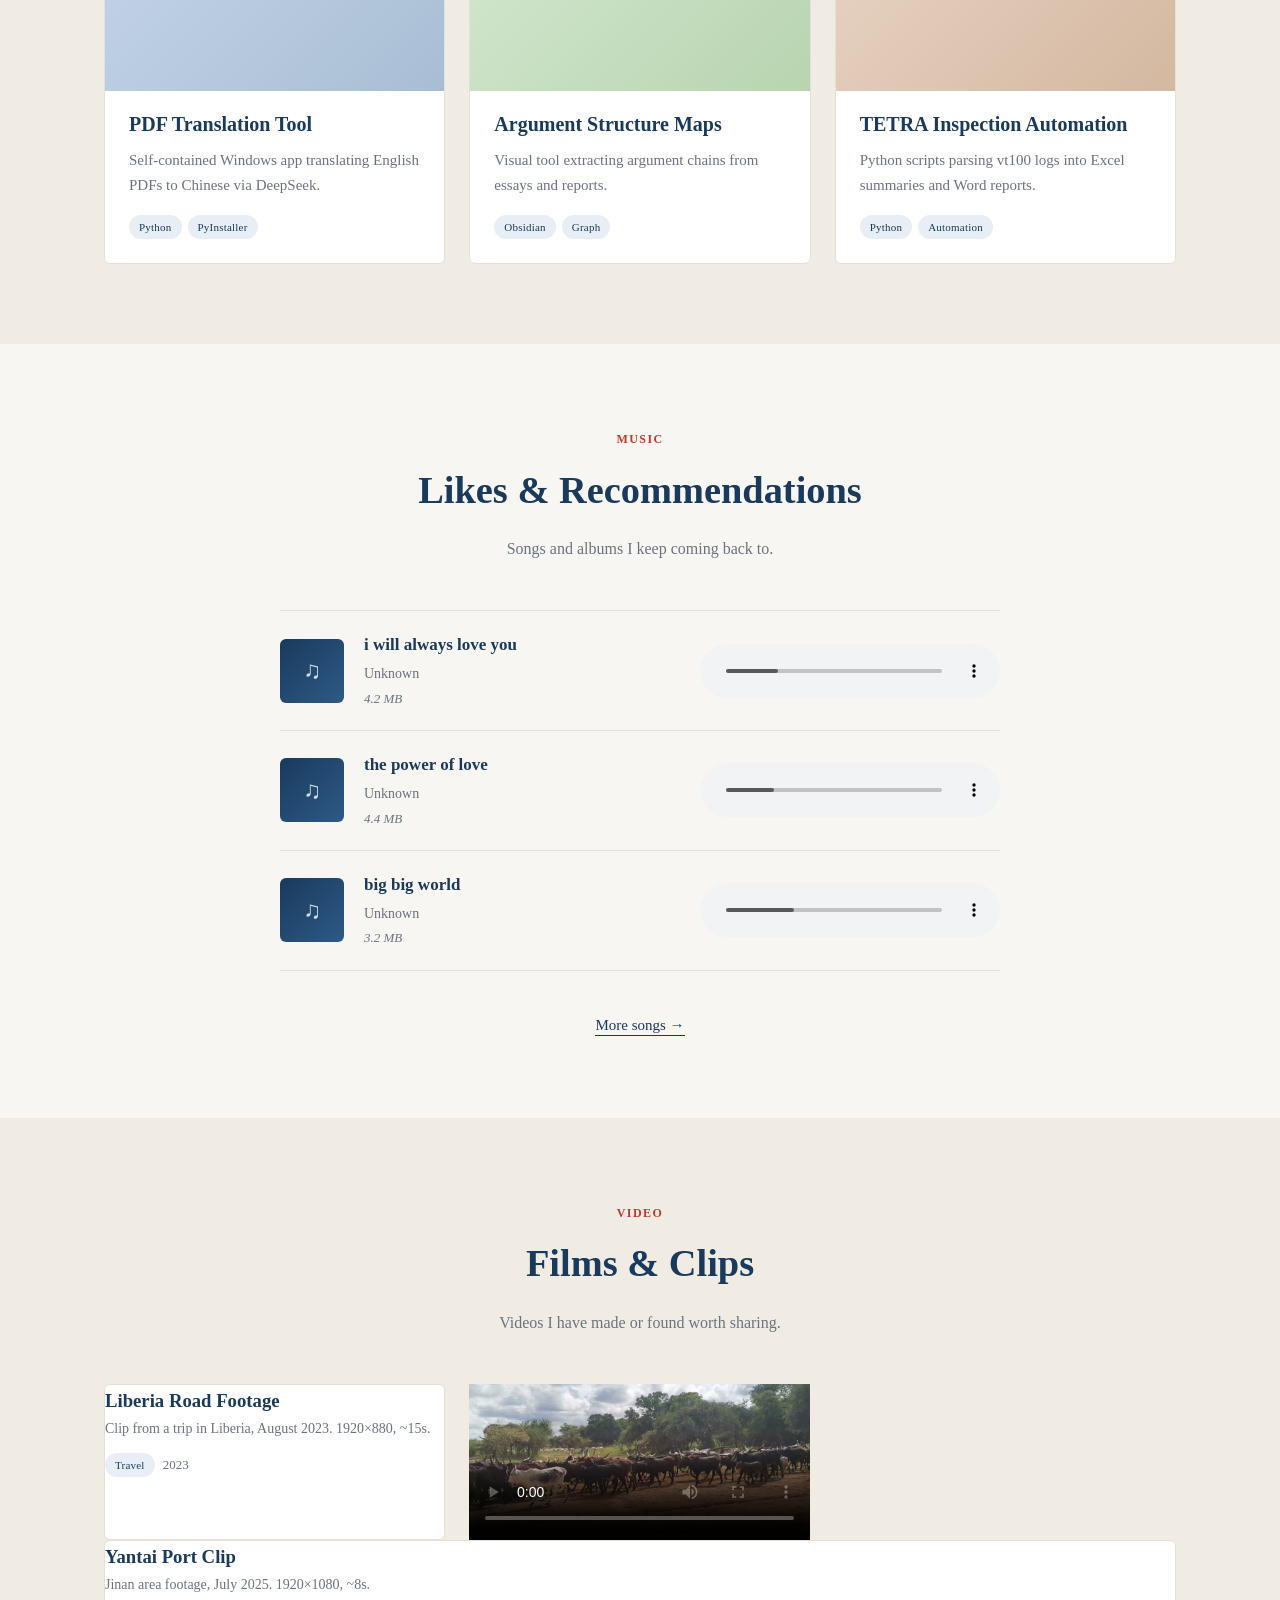
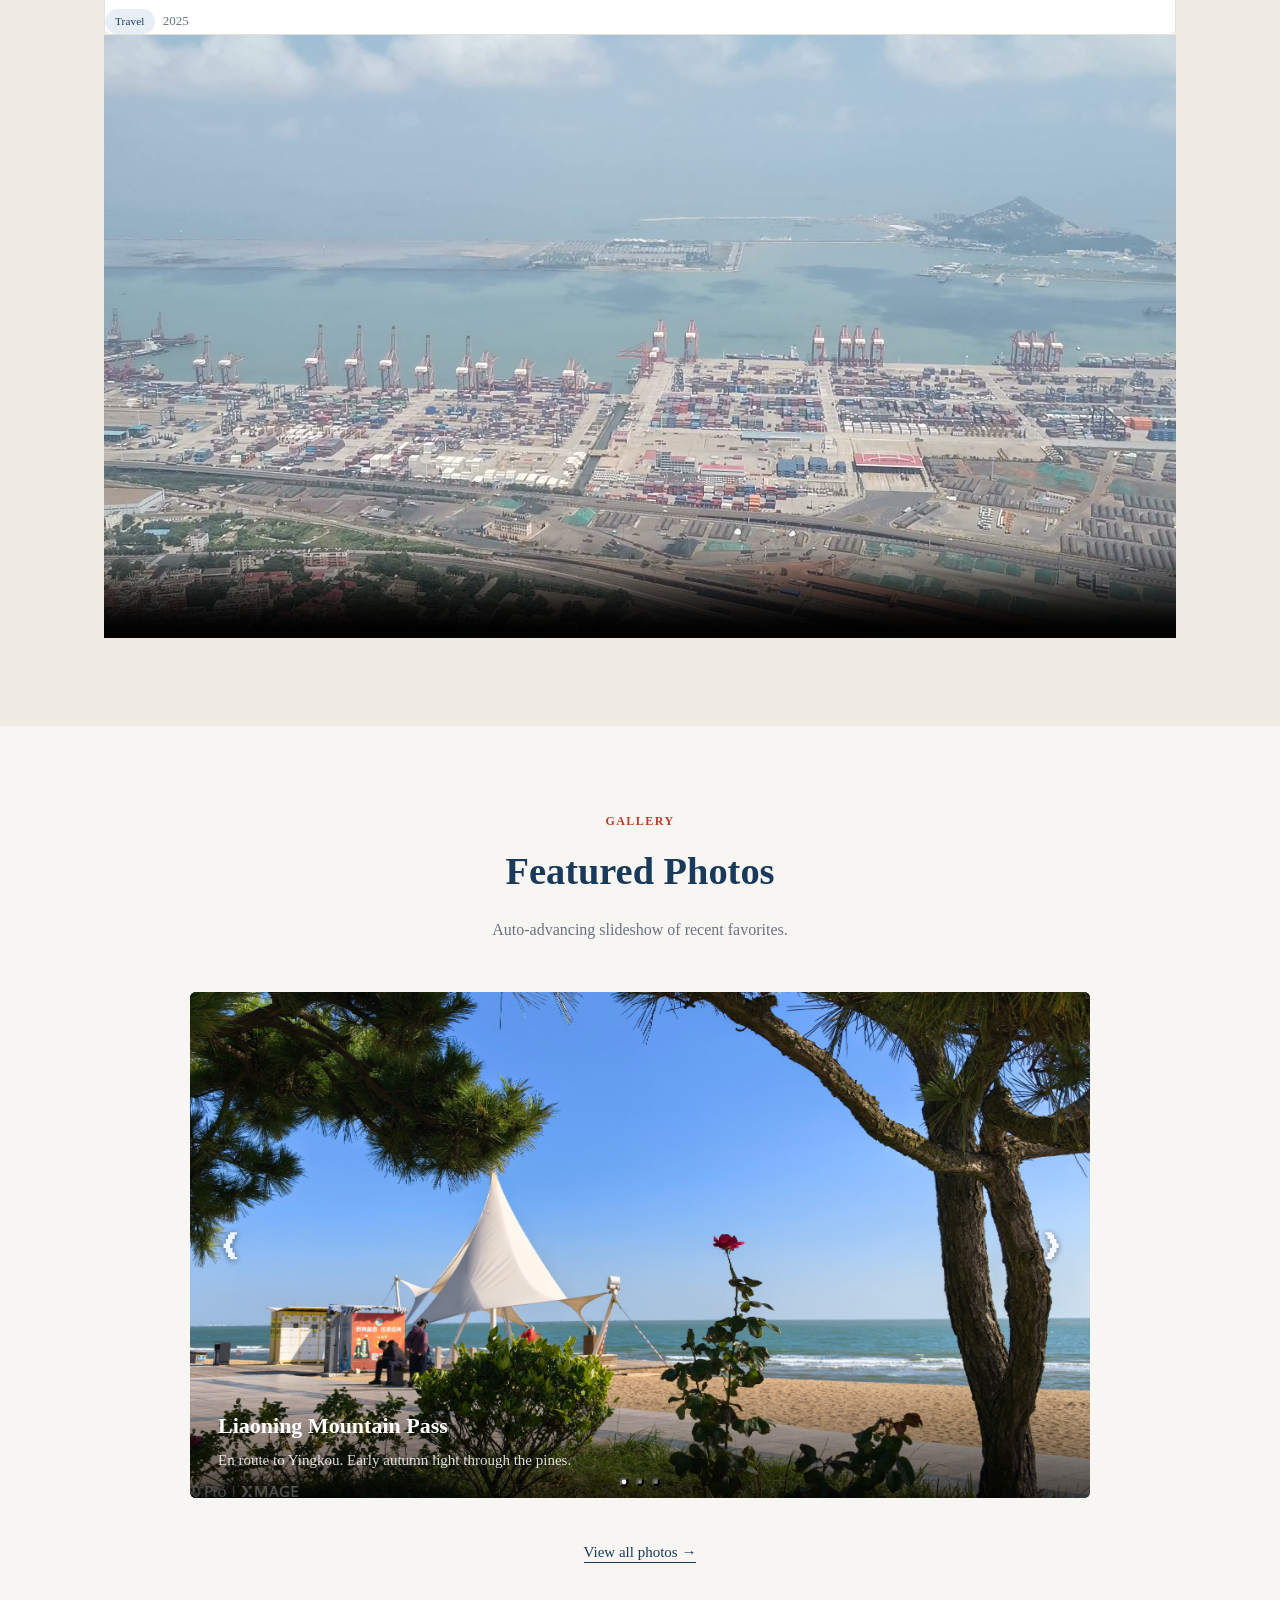
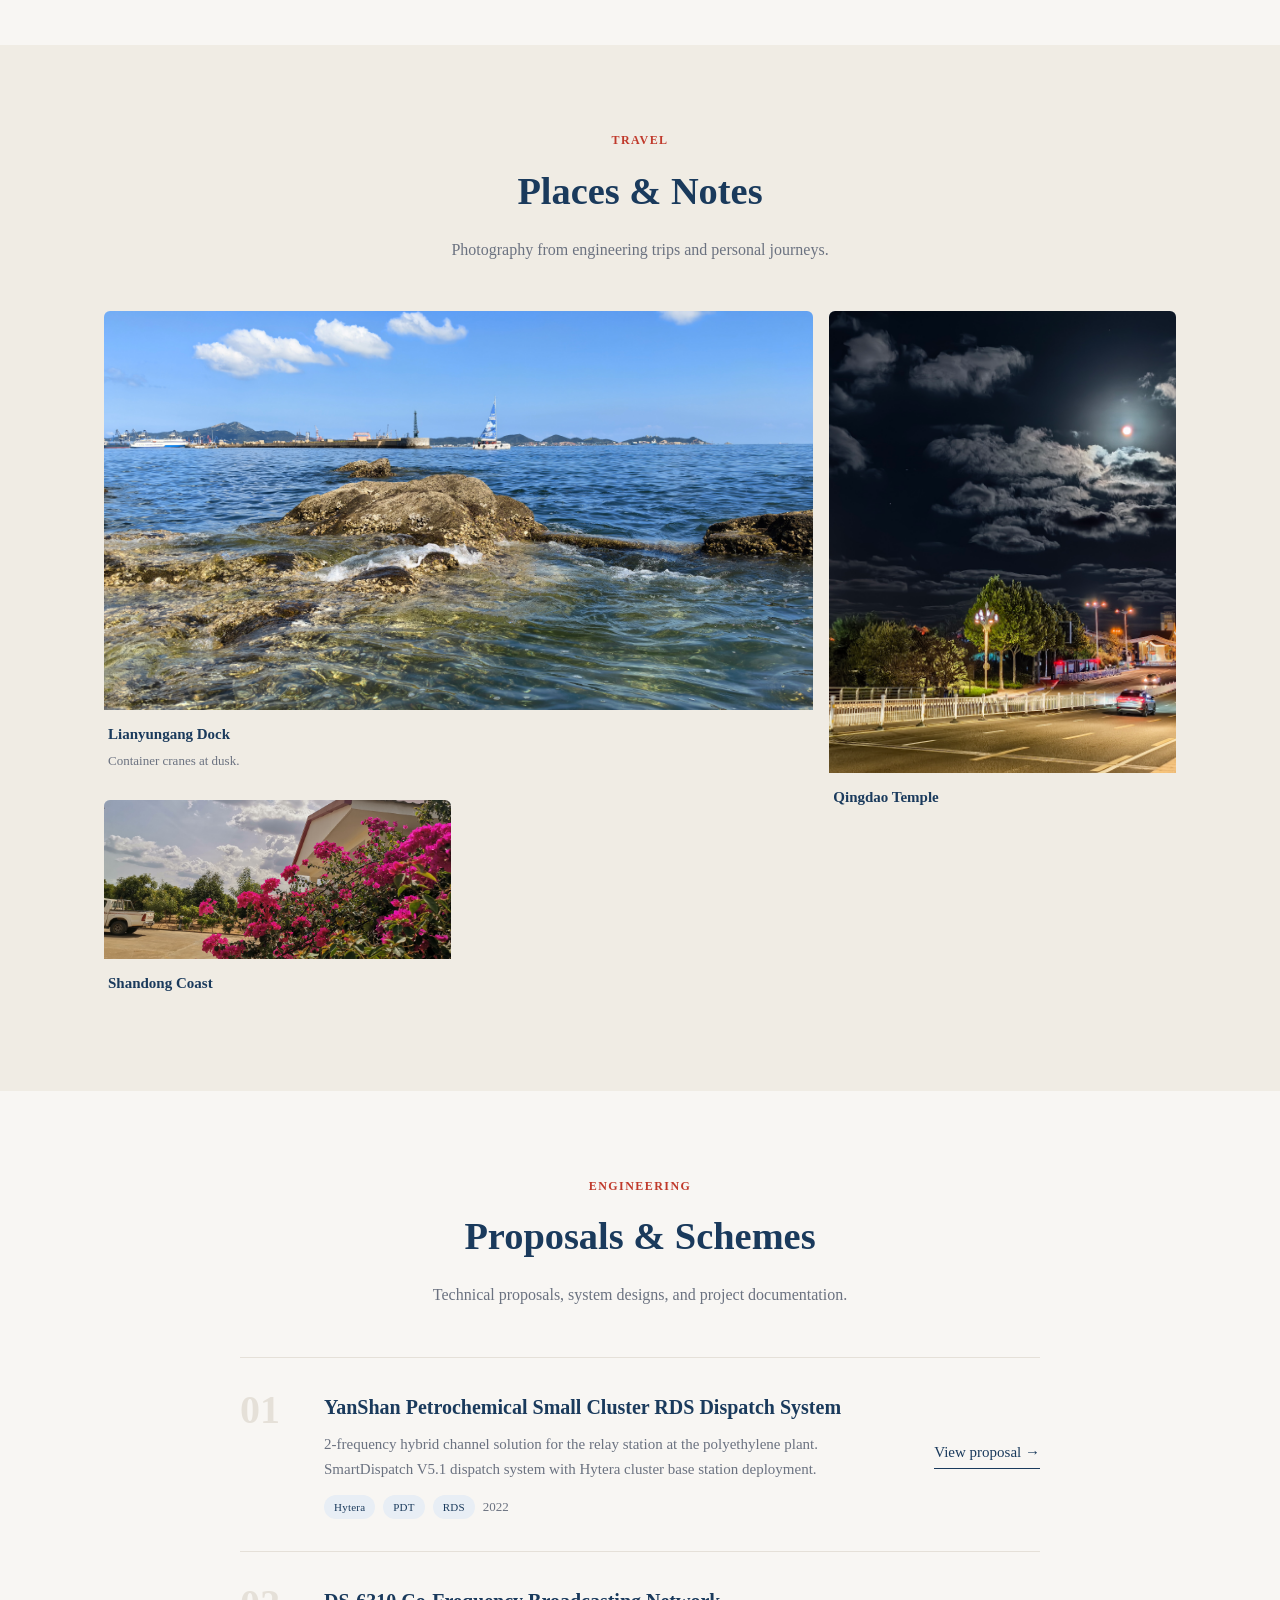
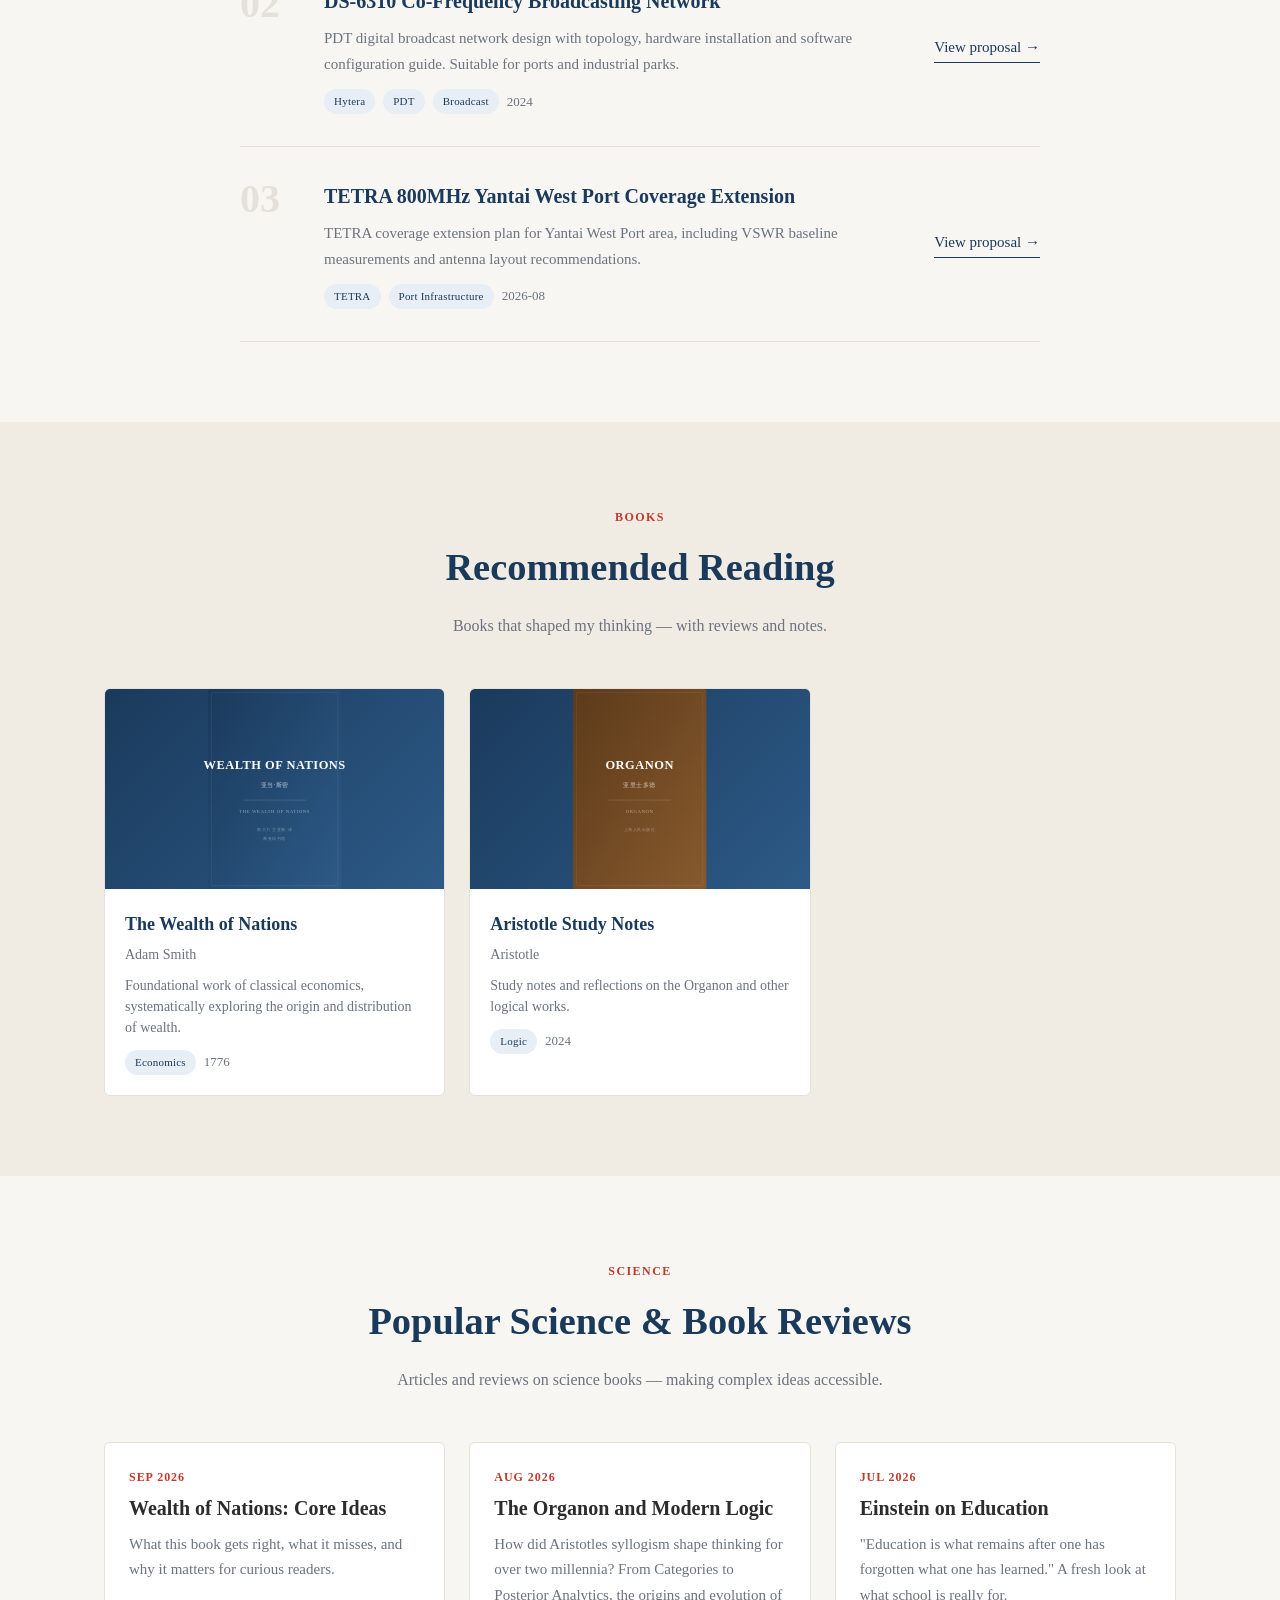
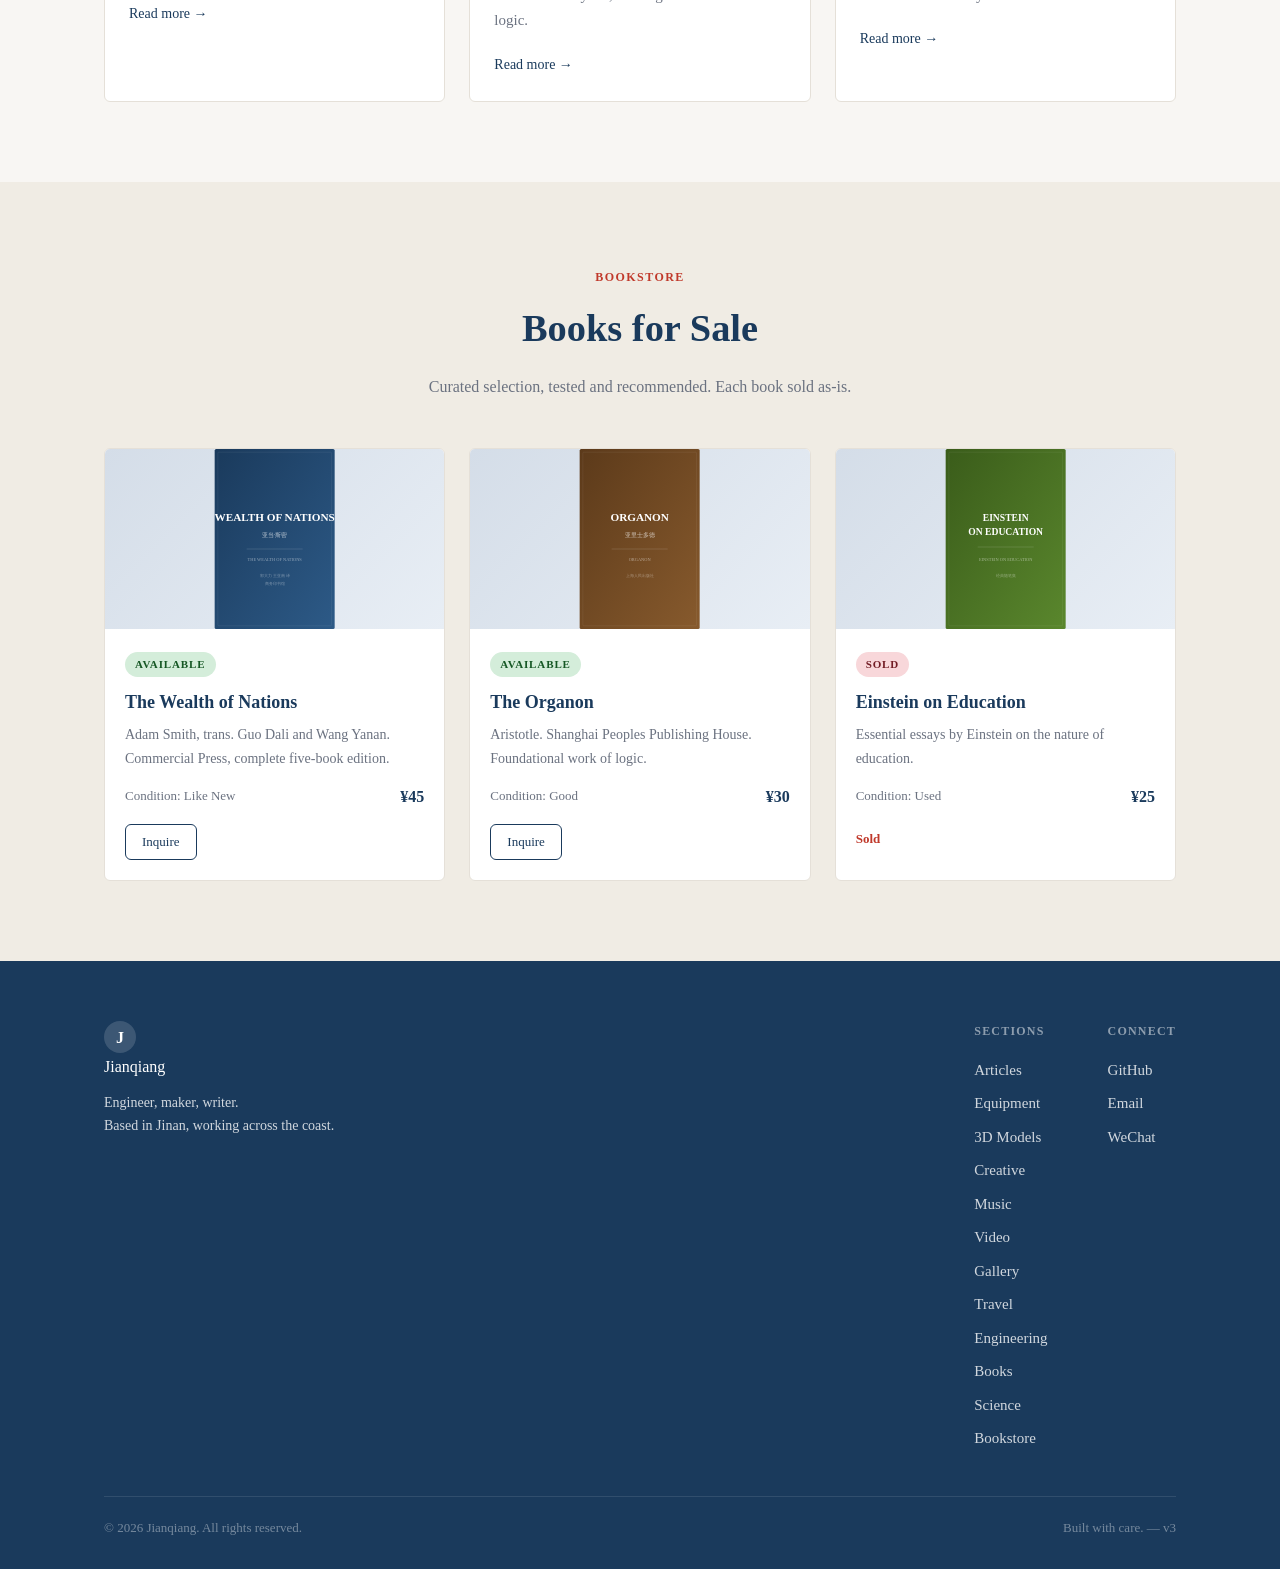
==== commit 89304ea5: "Fix nav overflow, header toggle nesting, and compact header layout" ====
--- a/index.html
+++ b/index.html
@@ -14,11 +14,13 @@
 
 <header class="site-header">
   <div class="container header-inner">
-    <a href="#" class="logo">
-      <span class="logo-mark">J</span>
-      <span class="logo-text">Jianqiang</span>
+    <div class="header-brand">
+      <a href="#" class="logo">
+        <span class="logo-mark">J</span>
+        <span class="logo-text">Jianqiang</span>
+      </a>
       <button class="lang-toggle" id="langToggle" aria-label="Switch language">ZH / EN</button>
-    </a>
+    </div>
     <button class="nav-toggle" aria-label="Toggle menu" aria-expanded="false">
       <span></span><span></span><span></span>
     </button>
--- a/css/style.css
+++ b/css/style.css
@@ -44,6 +44,9 @@
   display: flex; align-items: center; justify-content: space-between;
   height: 64px;
 }
+.header-brand {
+  display: flex; align-items: center;
+}
 .logo {
   display: flex; align-items: center; gap: 10px;
   font-family: var(--font-serif);
@@ -56,11 +59,11 @@
   border-radius: 50%; display: grid; place-items: center;
   font-size: 1rem; font-weight: 700;
 }
-.main-nav { display: flex; gap: 28px; }
+.main-nav { display: flex; gap: 12px; }
 .main-nav a {
-  font-size: 0.875rem; font-weight: 500;
+  font-size: 0.75rem; font-weight: 500;
   color: var(--clr-text-muted);
-  text-transform: uppercase; letter-spacing: 0.06em;
+  text-transform: uppercase; letter-spacing: 0.04em; white-space: nowrap;
 }
 .main-nav a:hover { color: var(--clr-primary); }
 
@@ -73,7 +76,8 @@
   background: var(--clr-primary); transition: 0.3s;
 }
 
-@media (max-width: 768px) {
+/* The 12 section links cannot fit on one row with the logo below this width. */
+@media (max-width: 1090px) {
   .nav-toggle { display: flex; }
   .main-nav {
     display: none; position: absolute; top: 64px; left: 0; right: 0;
@@ -577,6 +581,7 @@
   border-radius: 20px;
   cursor: pointer;
   letter-spacing: 0.05em;
+  white-space: nowrap;
   transition: all 0.2s;
   margin-left: 12px;
 }
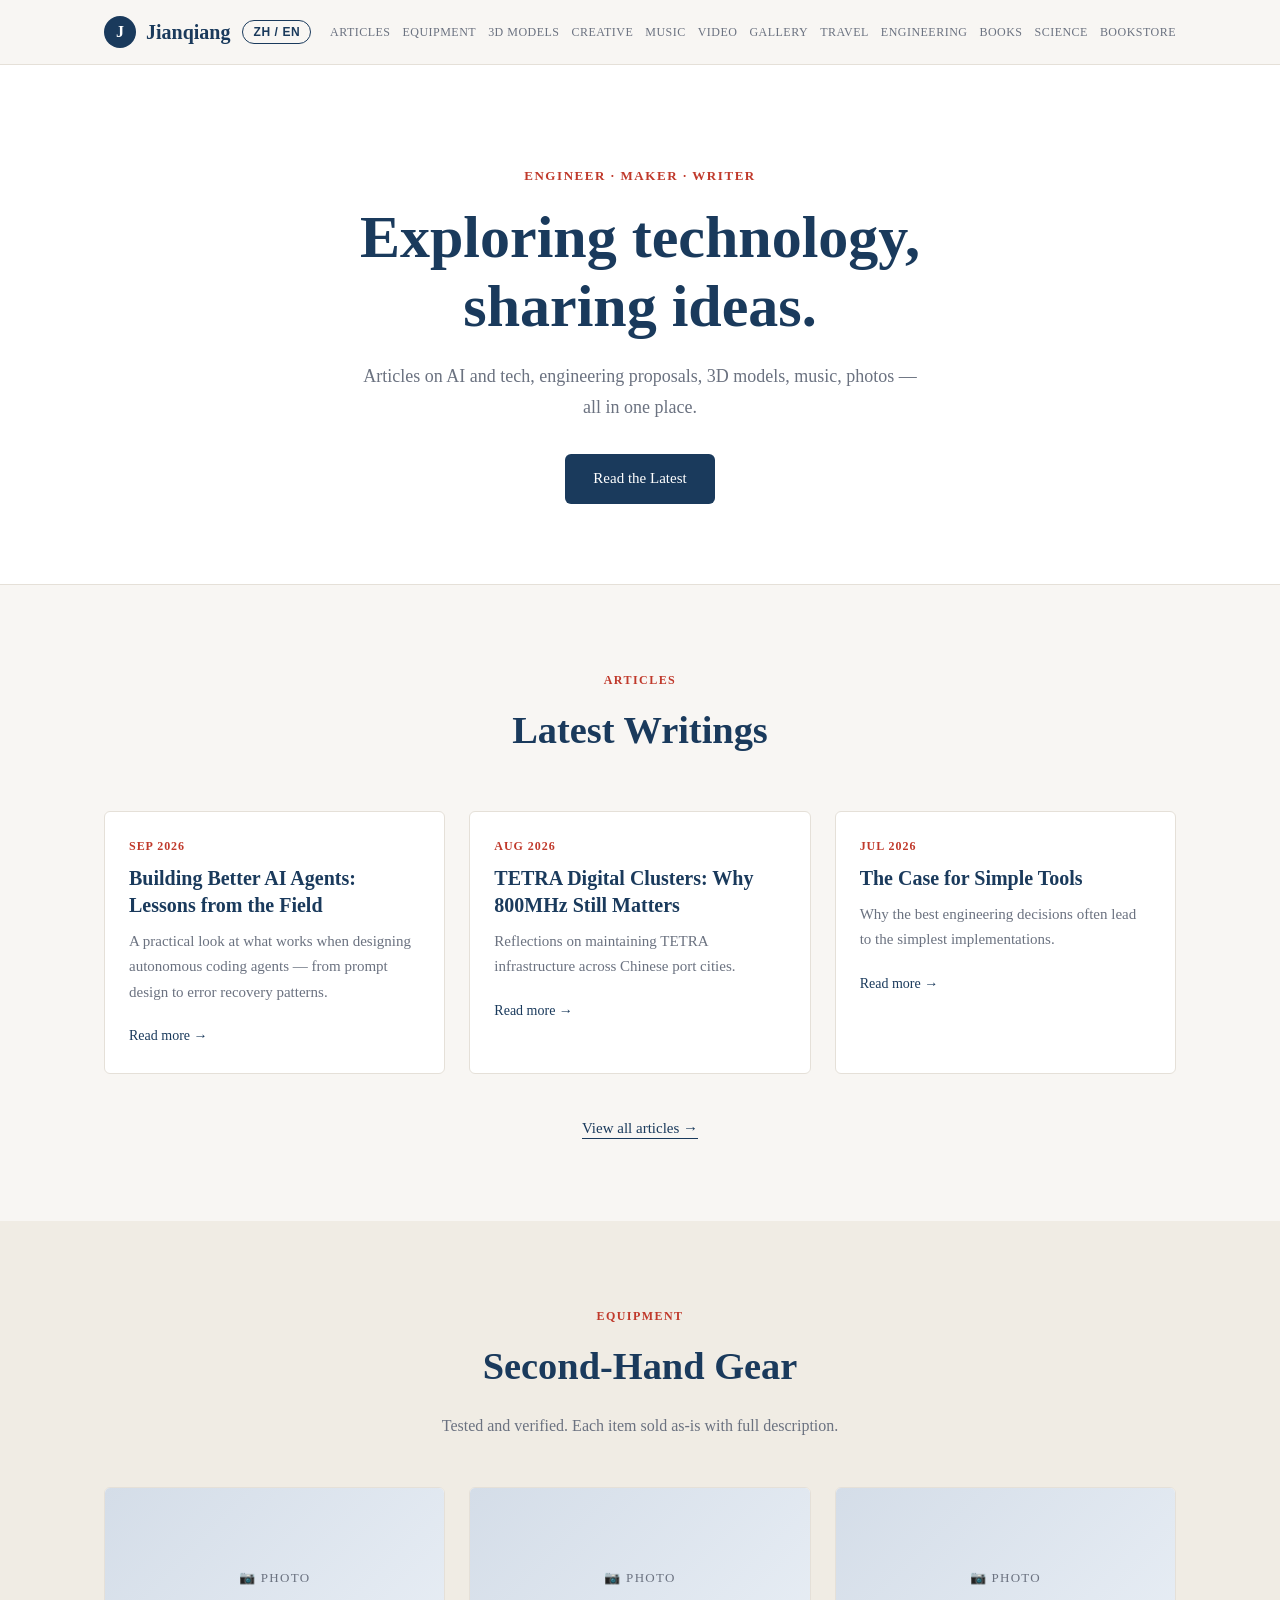
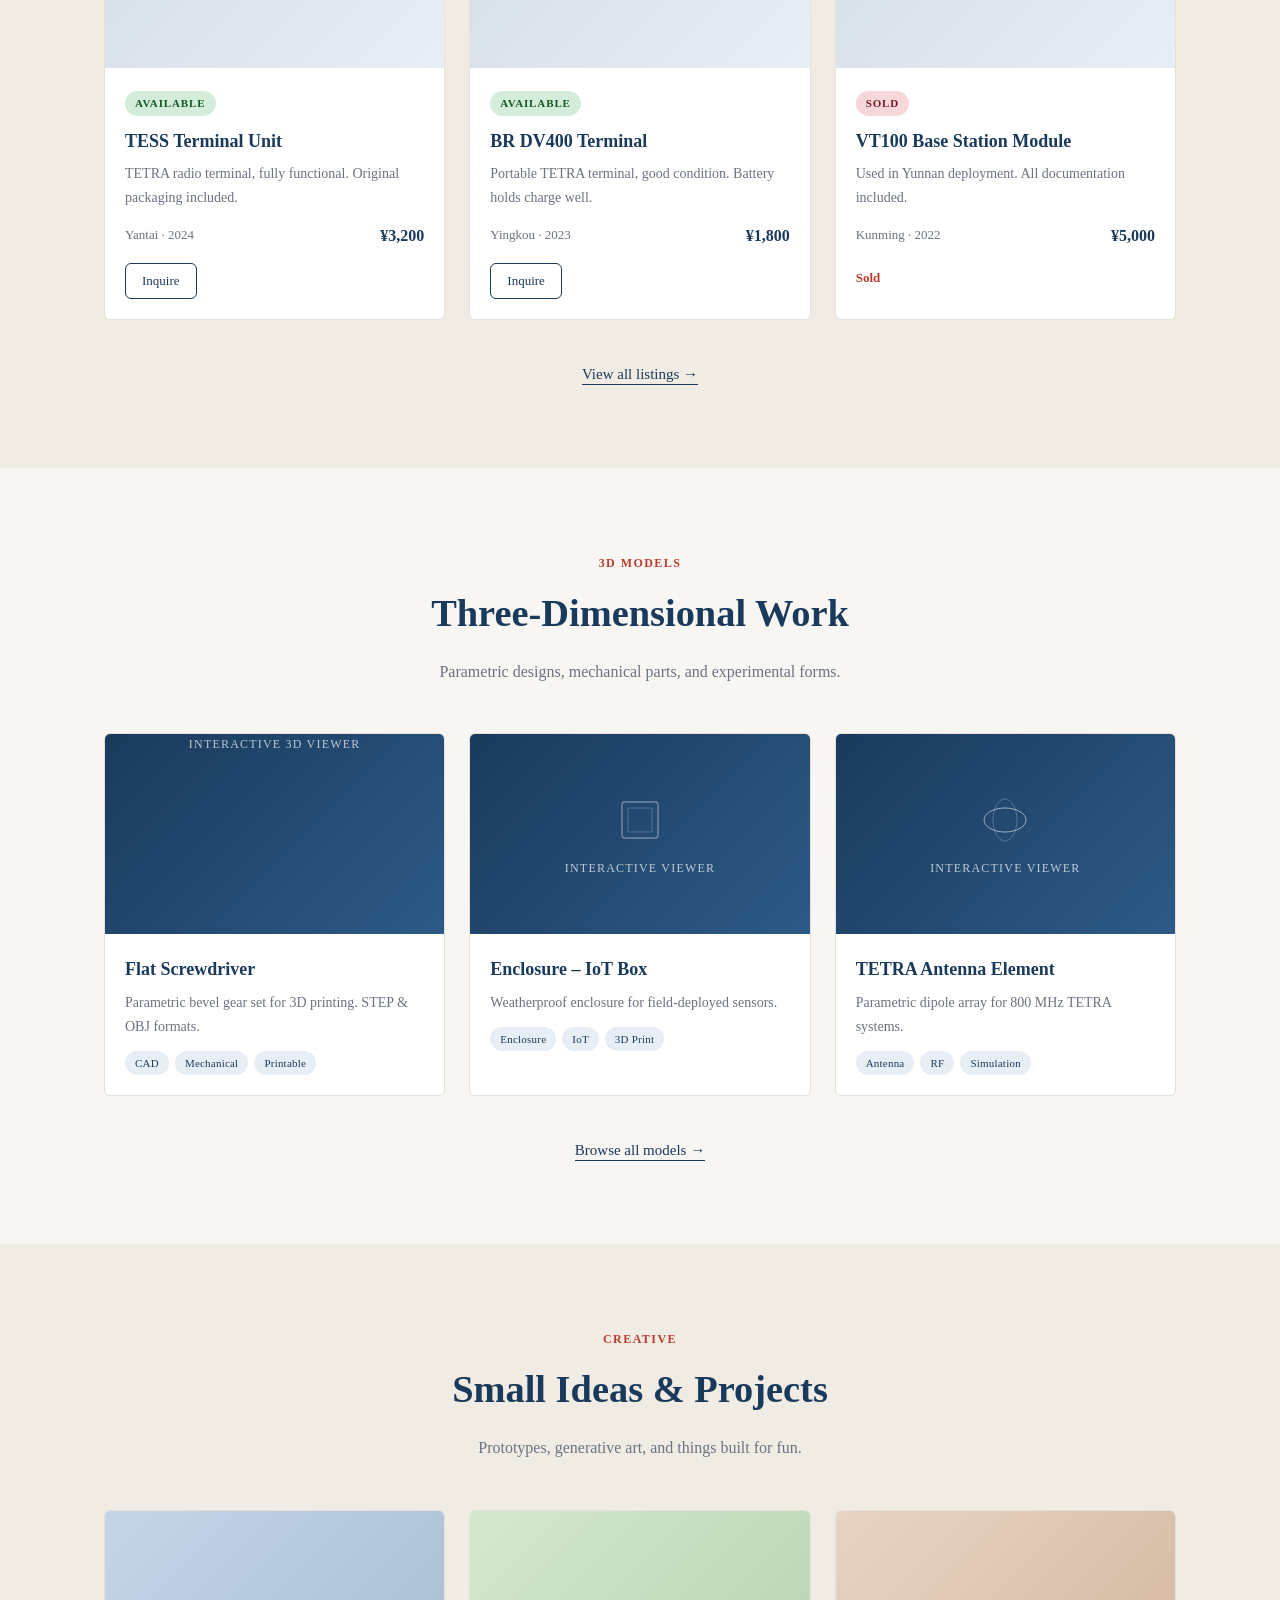
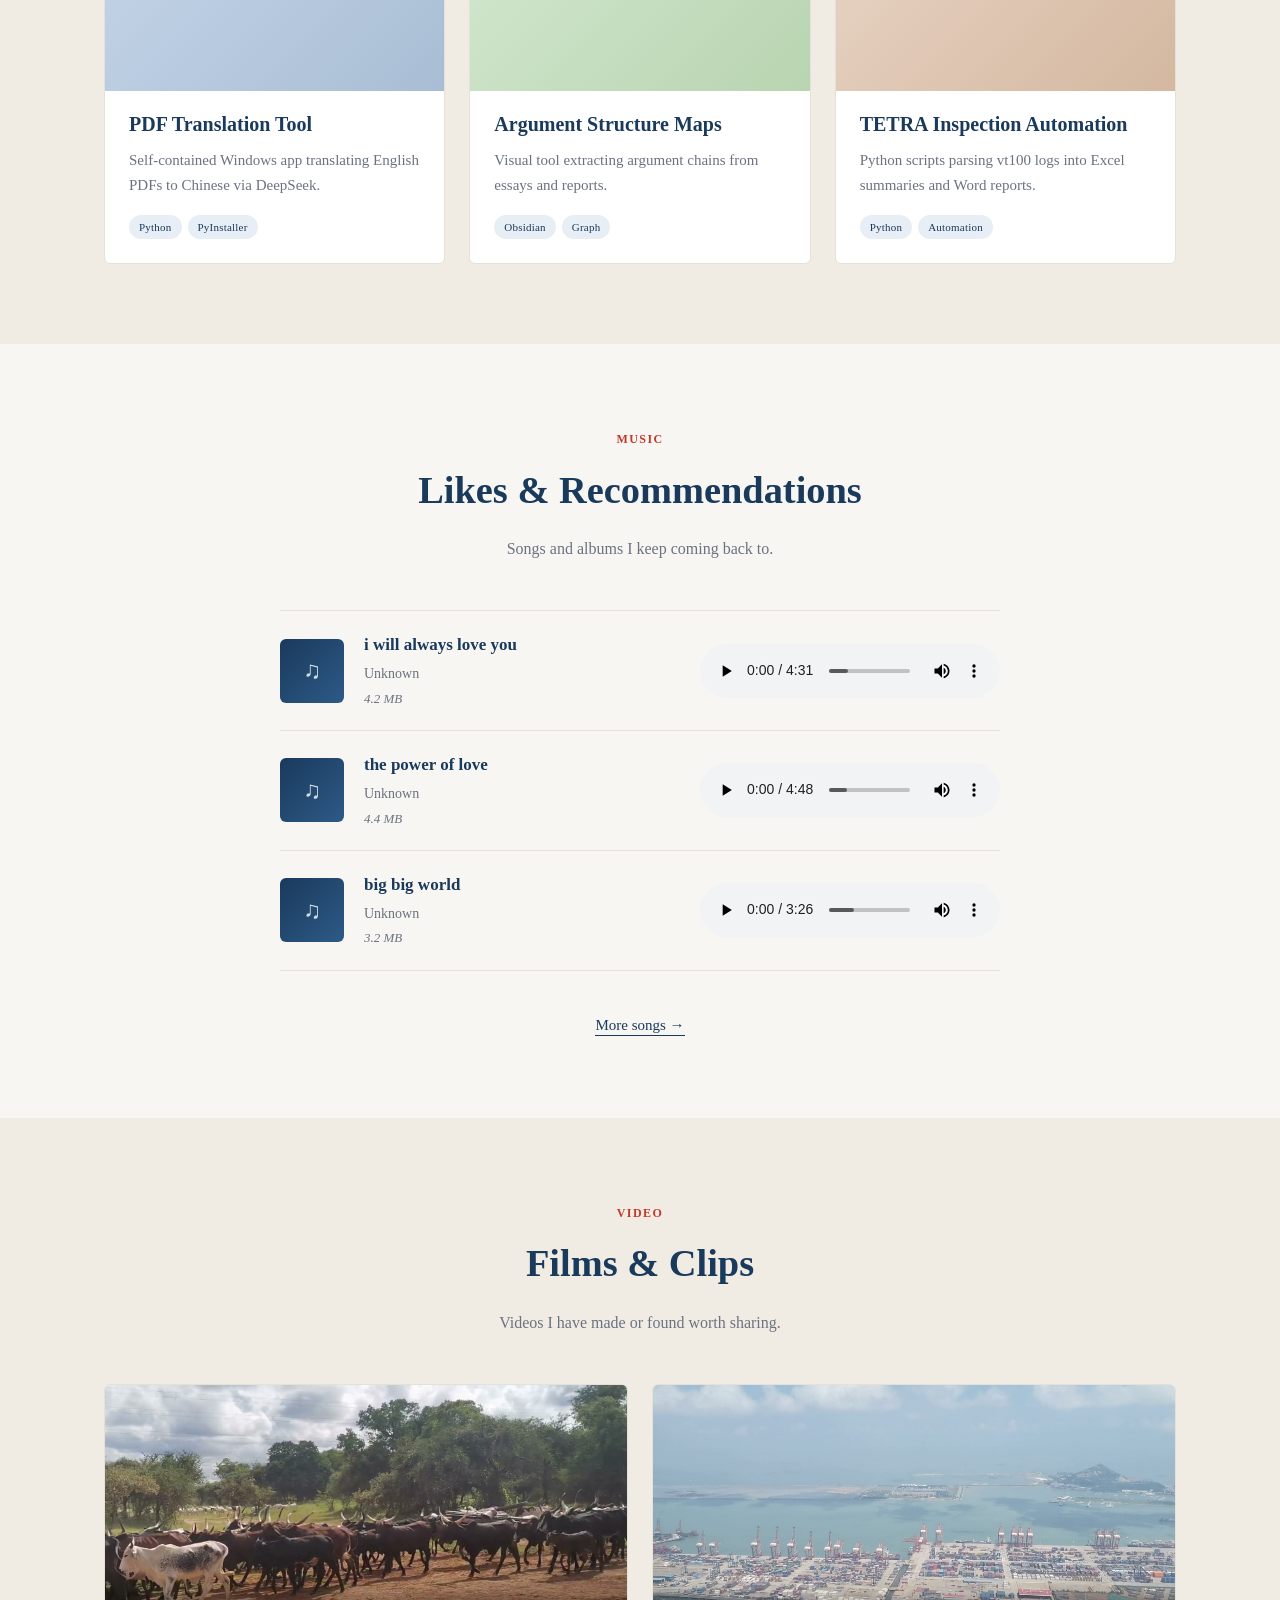
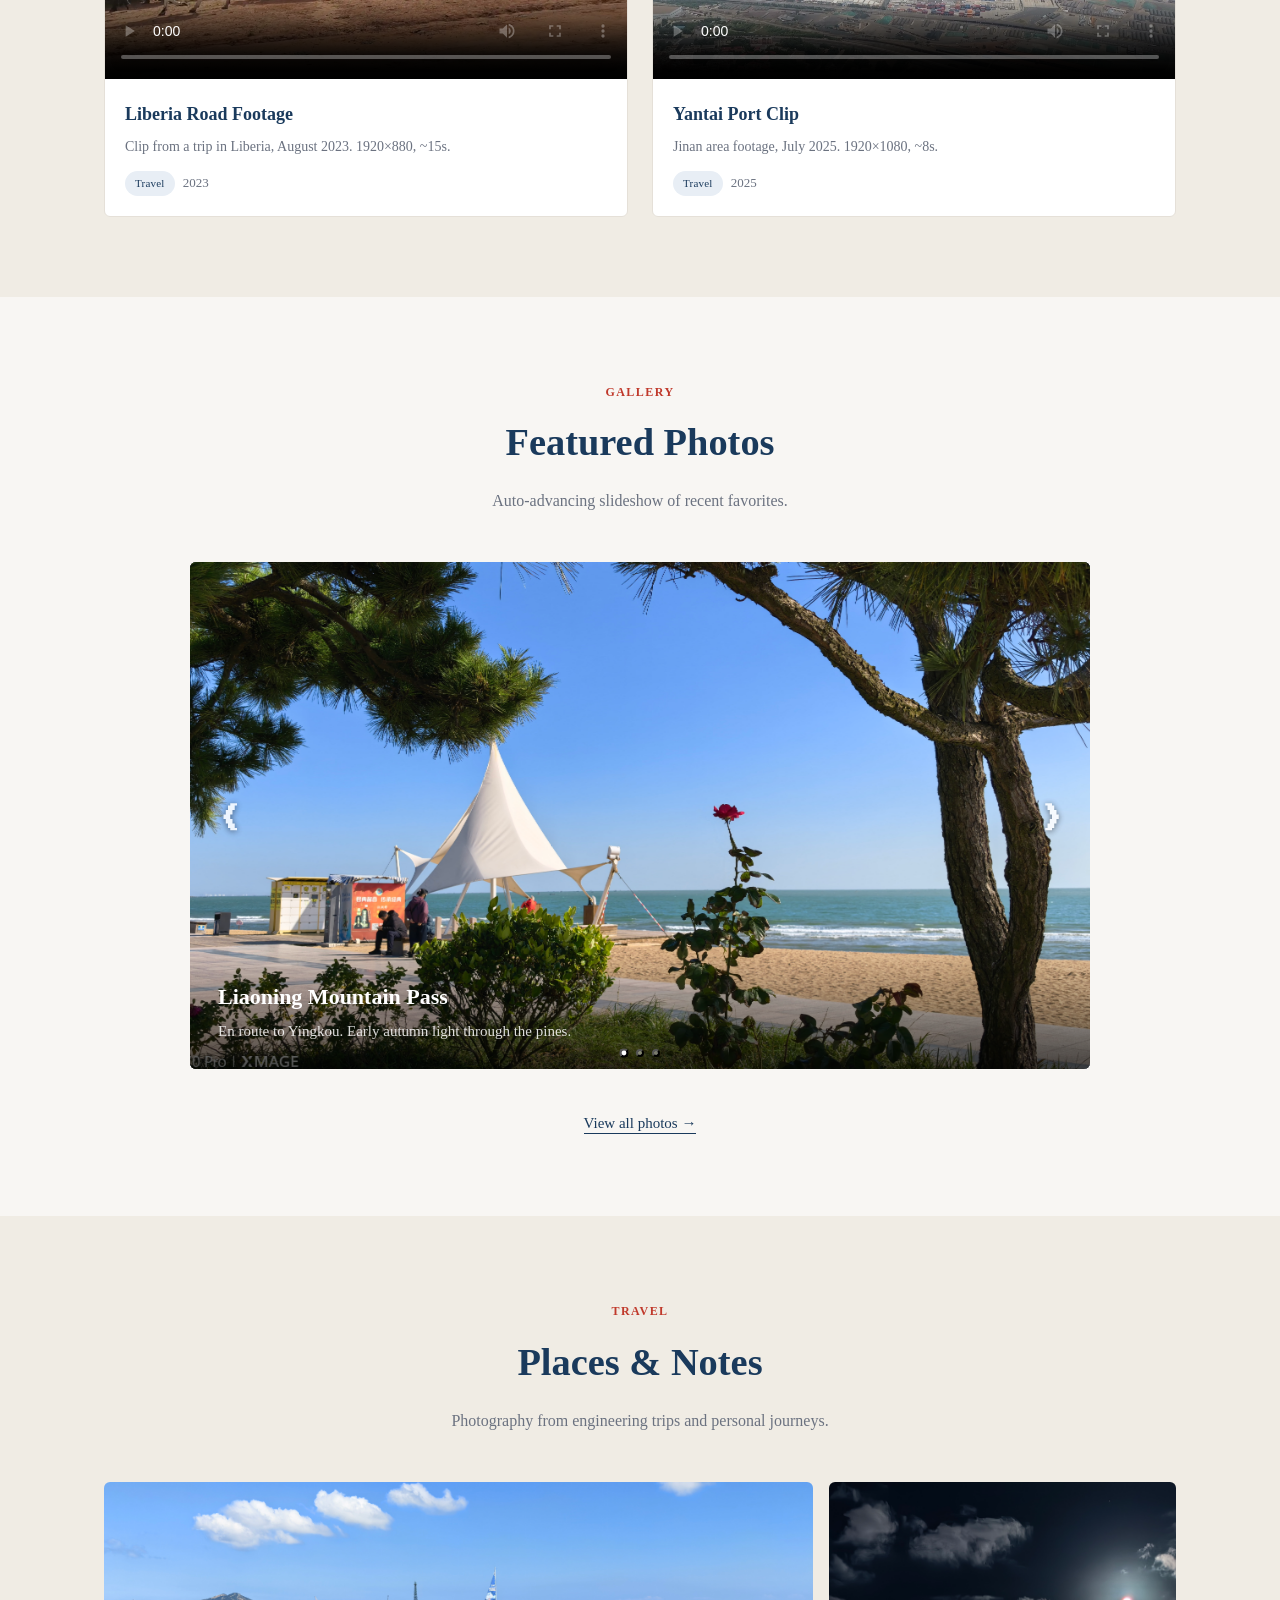
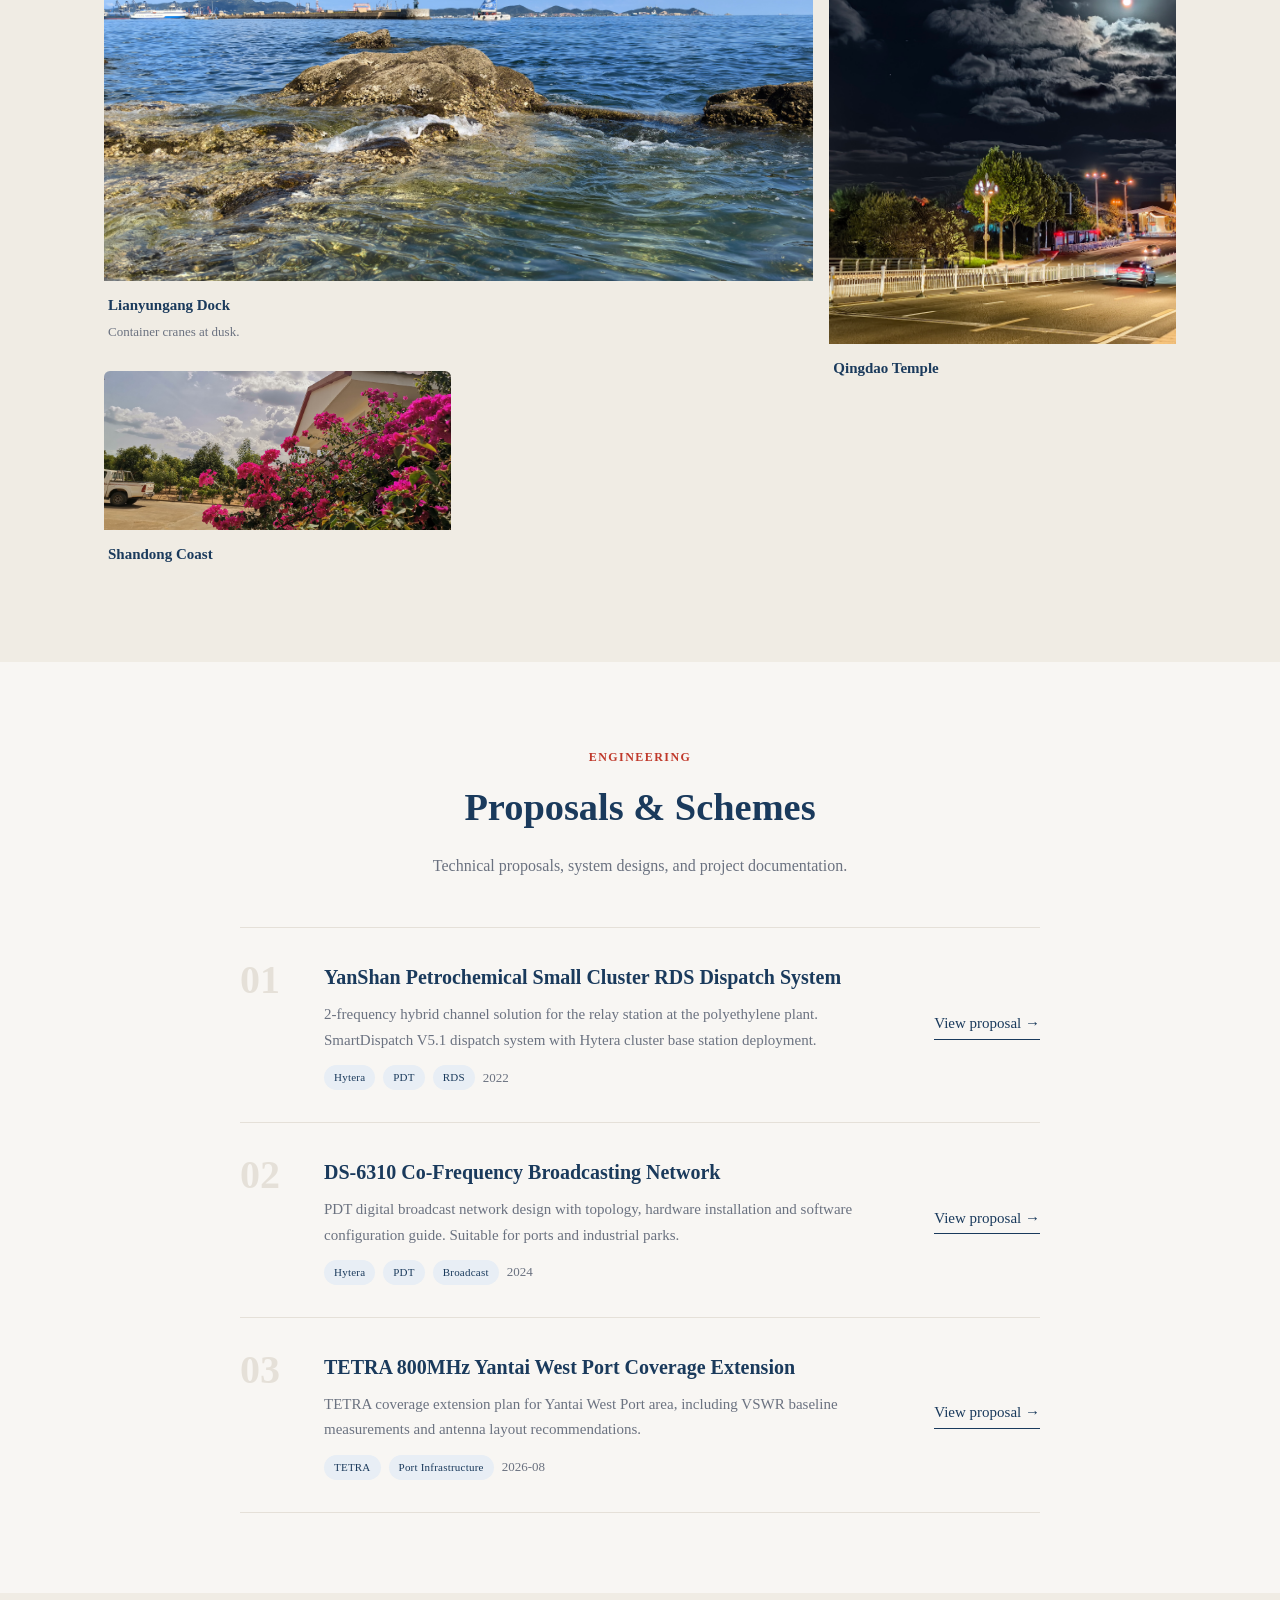
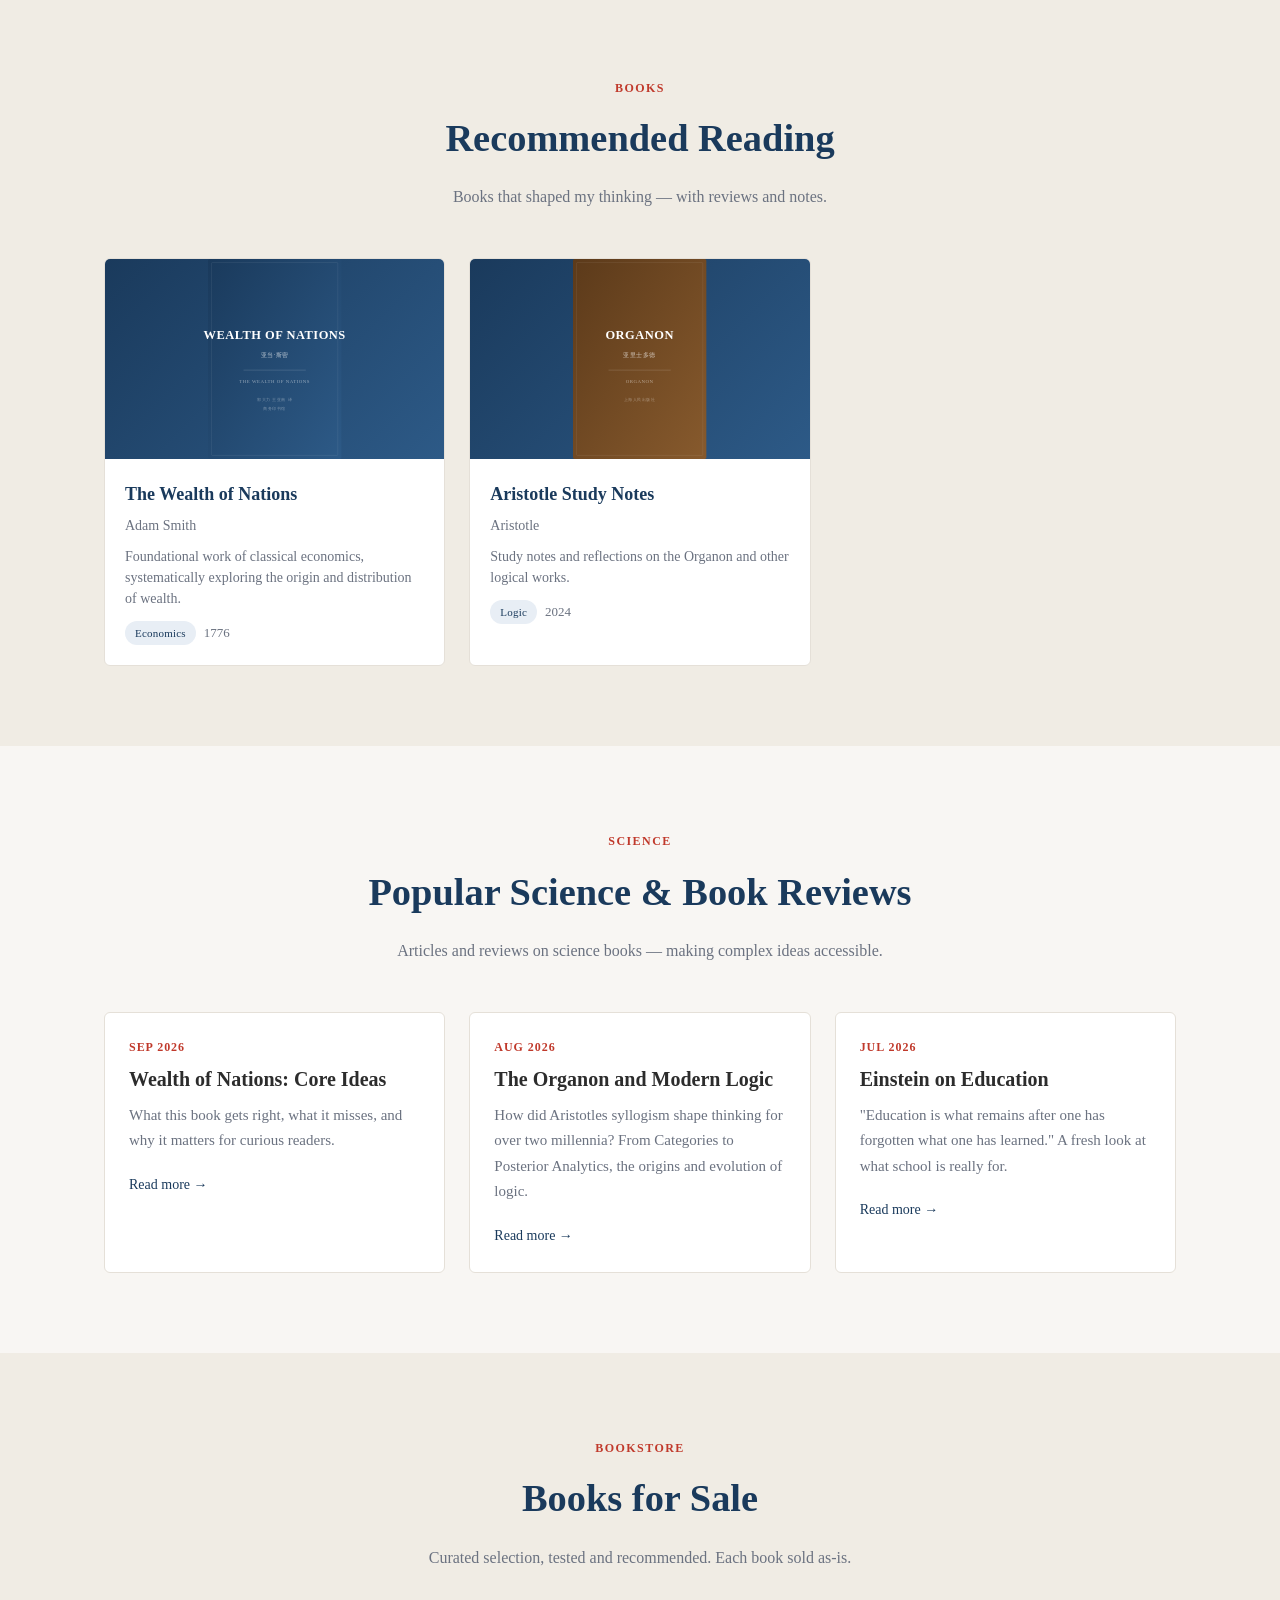
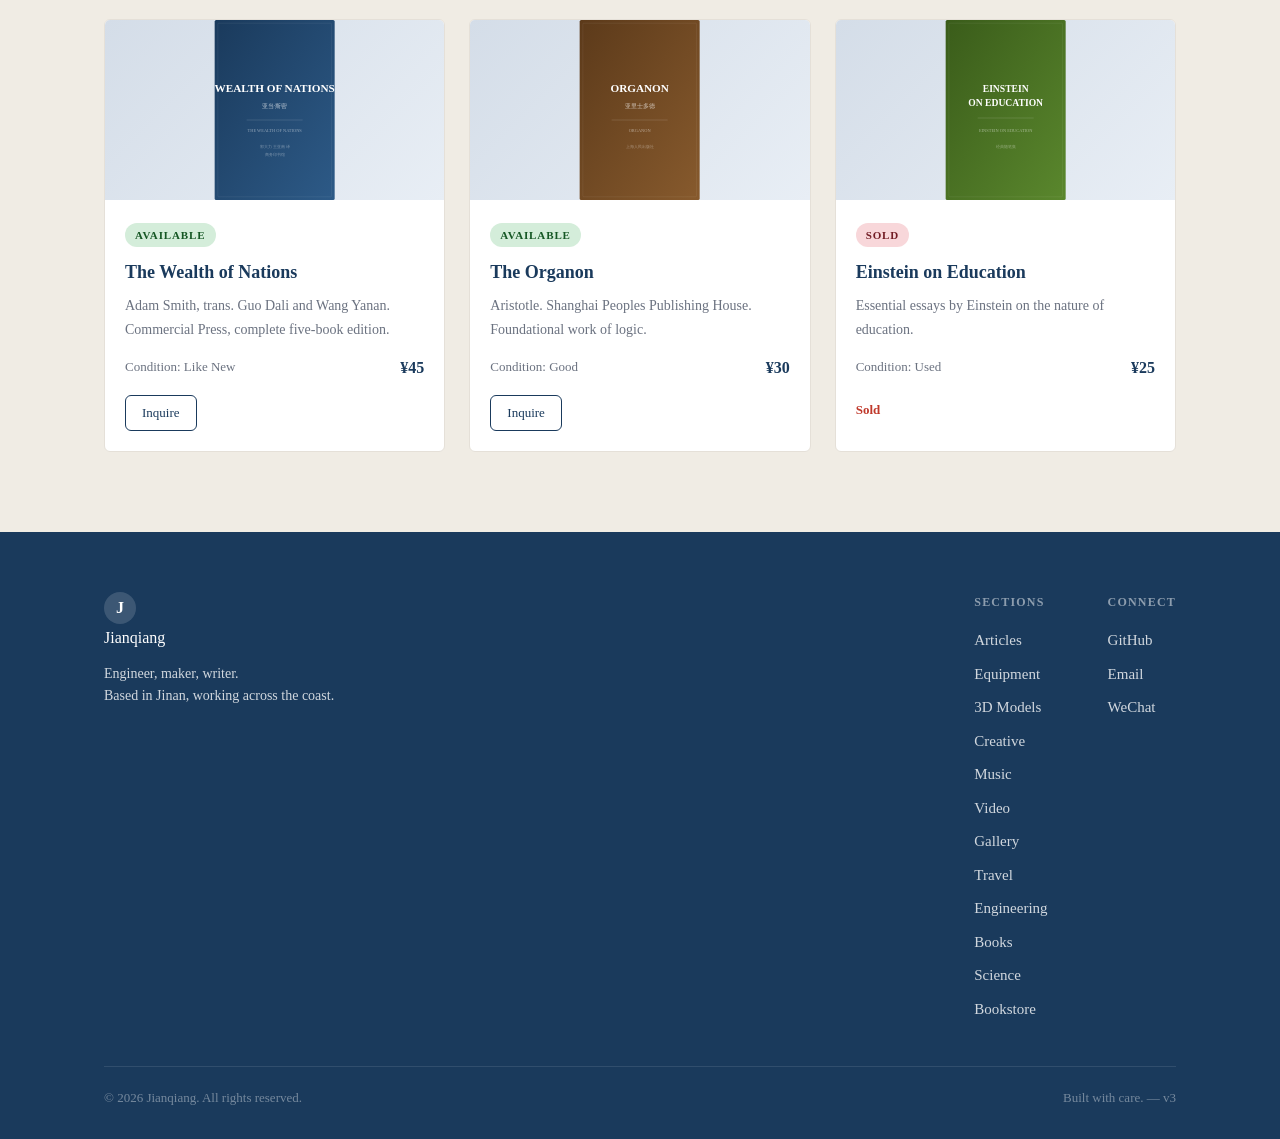
==== commit 52d3be07: "Fix video cards: nest video in card, unify 16:9 frame, balance grid" ====
--- a/index.html
+++ b/index.html
@@ -183,24 +183,26 @@
     <div class="section-header"><span class="section-tag">Video</span><h2>Films &amp; Clips</h2><p>Videos I have made or found worth sharing.</p></div>
     <div class="video-grid">
       <div class="video-card">
+        <video controls preload="metadata" poster="images/videos/capture_2023_thumb.jpg">
+          <source src="images/videos/clips/capture_2023_clip.mp4" type="video/mp4">
+          Your browser does not support the video tag.
+        </video>
+        <div class="video-info">
           <h3><a href="#">Liberia Road Footage</a></h3>
           <p class="video-desc">Clip from a trip in Liberia, August 2023. 1920×880, ~15s.</p>
           <div class="video-meta"><span class="tag">Travel</span><span class="date">2023</span></div>
         </div>
-        <video controls preload="metadata" poster="images/videos/capture_2023_thumb.jpg" style="width:100%">
-          <source src="images/videos/clips/capture_2023_clip.mp4" type="video/mp4">
+      </div>
+      <div class="video-card">
+        <video controls preload="metadata" poster="images/videos/capture_2025_thumb.jpg">
+          <source src="images/videos/clips/capture_2025_clip.mp4" type="video/mp4">
           Your browser does not support the video tag.
         </video>
-      </div>
-      <div class="video-card">
+        <div class="video-info">
           <h3><a href="#">Yantai Port Clip</a></h3>
           <p class="video-desc">Jinan area footage, July 2025. 1920×1080, ~8s.</p>
           <div class="video-meta"><span class="tag">Travel</span><span class="date">2025</span></div>
         </div>
-        <video controls preload="metadata" poster="images/videos/capture_2025_thumb.jpg" style="width:100%">
-          <source src="images/videos/clips/capture_2025_clip.mp4" type="video/mp4">
-          Your browser does not support the video tag.
-        </video>
       </div>
     </div>
   </div>
--- a/css/style.css
+++ b/css/style.css
@@ -77,7 +77,7 @@
 }
 
 /* The 12 section links cannot fit on one row with the logo below this width. */
-@media (max-width: 1090px) {
+@media (max-width: 1160px) {
   .nav-toggle { display: flex; }
   .main-nav {
     display: none; position: absolute; top: 64px; left: 0; right: 0;
@@ -511,7 +511,7 @@
 /* VIDEO */
 .video-grid {
   display: grid;
-  grid-template-columns: repeat(auto-fill, minmax(320px, 1fr));
+  grid-template-columns: repeat(auto-fit, minmax(320px, 1fr));
   gap: 24px;
 }
 .video-card {
@@ -524,6 +524,13 @@
 .video-card:hover {
   box-shadow: 0 8px 30px rgba(26,58,92,0.1);
   transform: translateY(-2px);
+}
+.video-card video {
+  display: block;
+  width: 100%;
+  aspect-ratio: 16 / 9;
+  object-fit: cover;
+  background: #000;
 }
 .video-info { padding: 20px; }
 .video-info h3 {
@@ -590,12 +597,14 @@
   color: #fff;
 }
 /* Language switching: main.js rewrites the content of [data-lang-*] elements,
-   so nothing here may force a display value. Every element that carries these
-   attributes has both, and headings and paragraphs must stay block. */
+   so nothing here may force a display value — headings and paragraphs must
+   keep their block layout. */
 [data-lang-zh]:not([data-lang-en]) { display: none; }
-/* Copy available in one language only: hide whatever does not match. */
+/* Copy available in one language only: hide it unless that language is active,
+   and restore its natural display when it is. */
 body.lang-zh [data-lang-en]:not([data-lang-zh]) { display: none !important; }
 body.lang-en [data-lang-zh]:not([data-lang-en]) { display: none !important; }
+body.lang-zh [data-lang-zh]:not([data-lang-en]) { display: revert !important; }
 /* Inline SVG book covers */
 body.lang-en .svg-cn { display: none !important; }
 body.lang-en .svg-en { display: inline !important; }
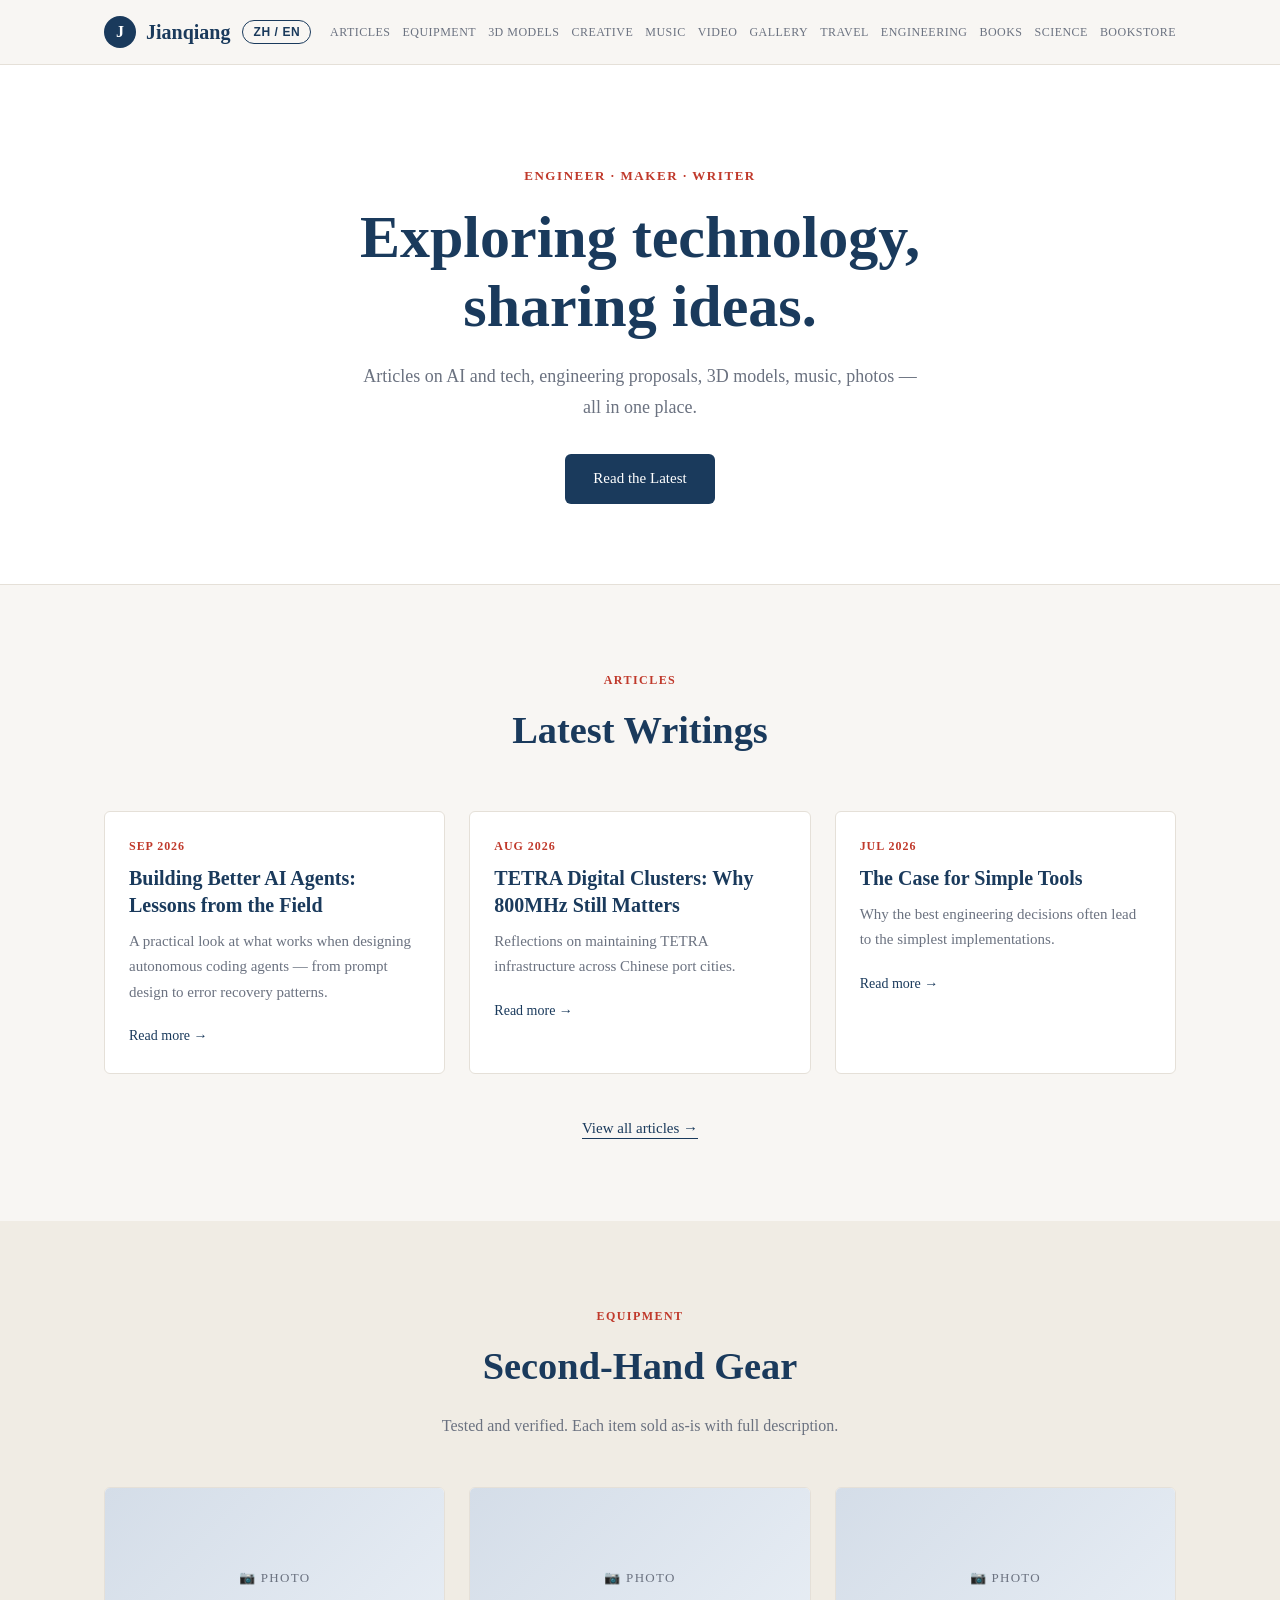
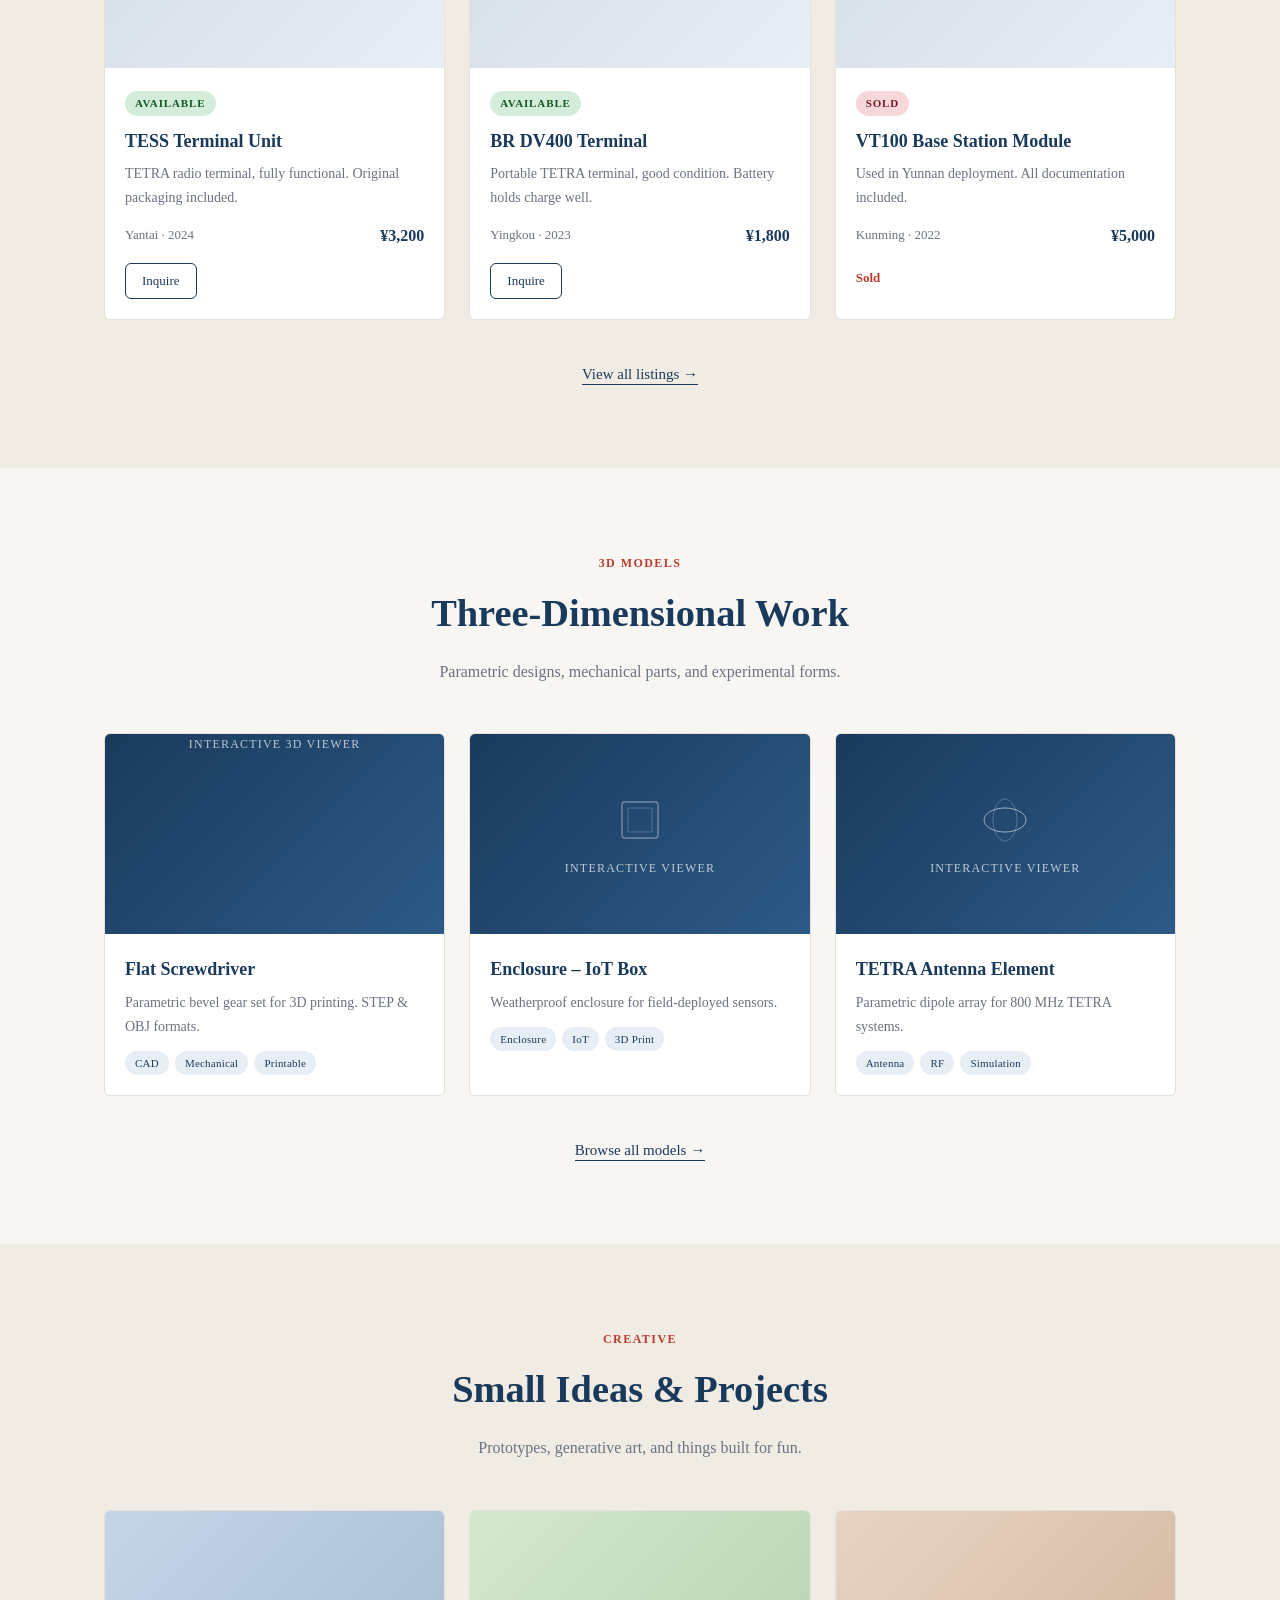
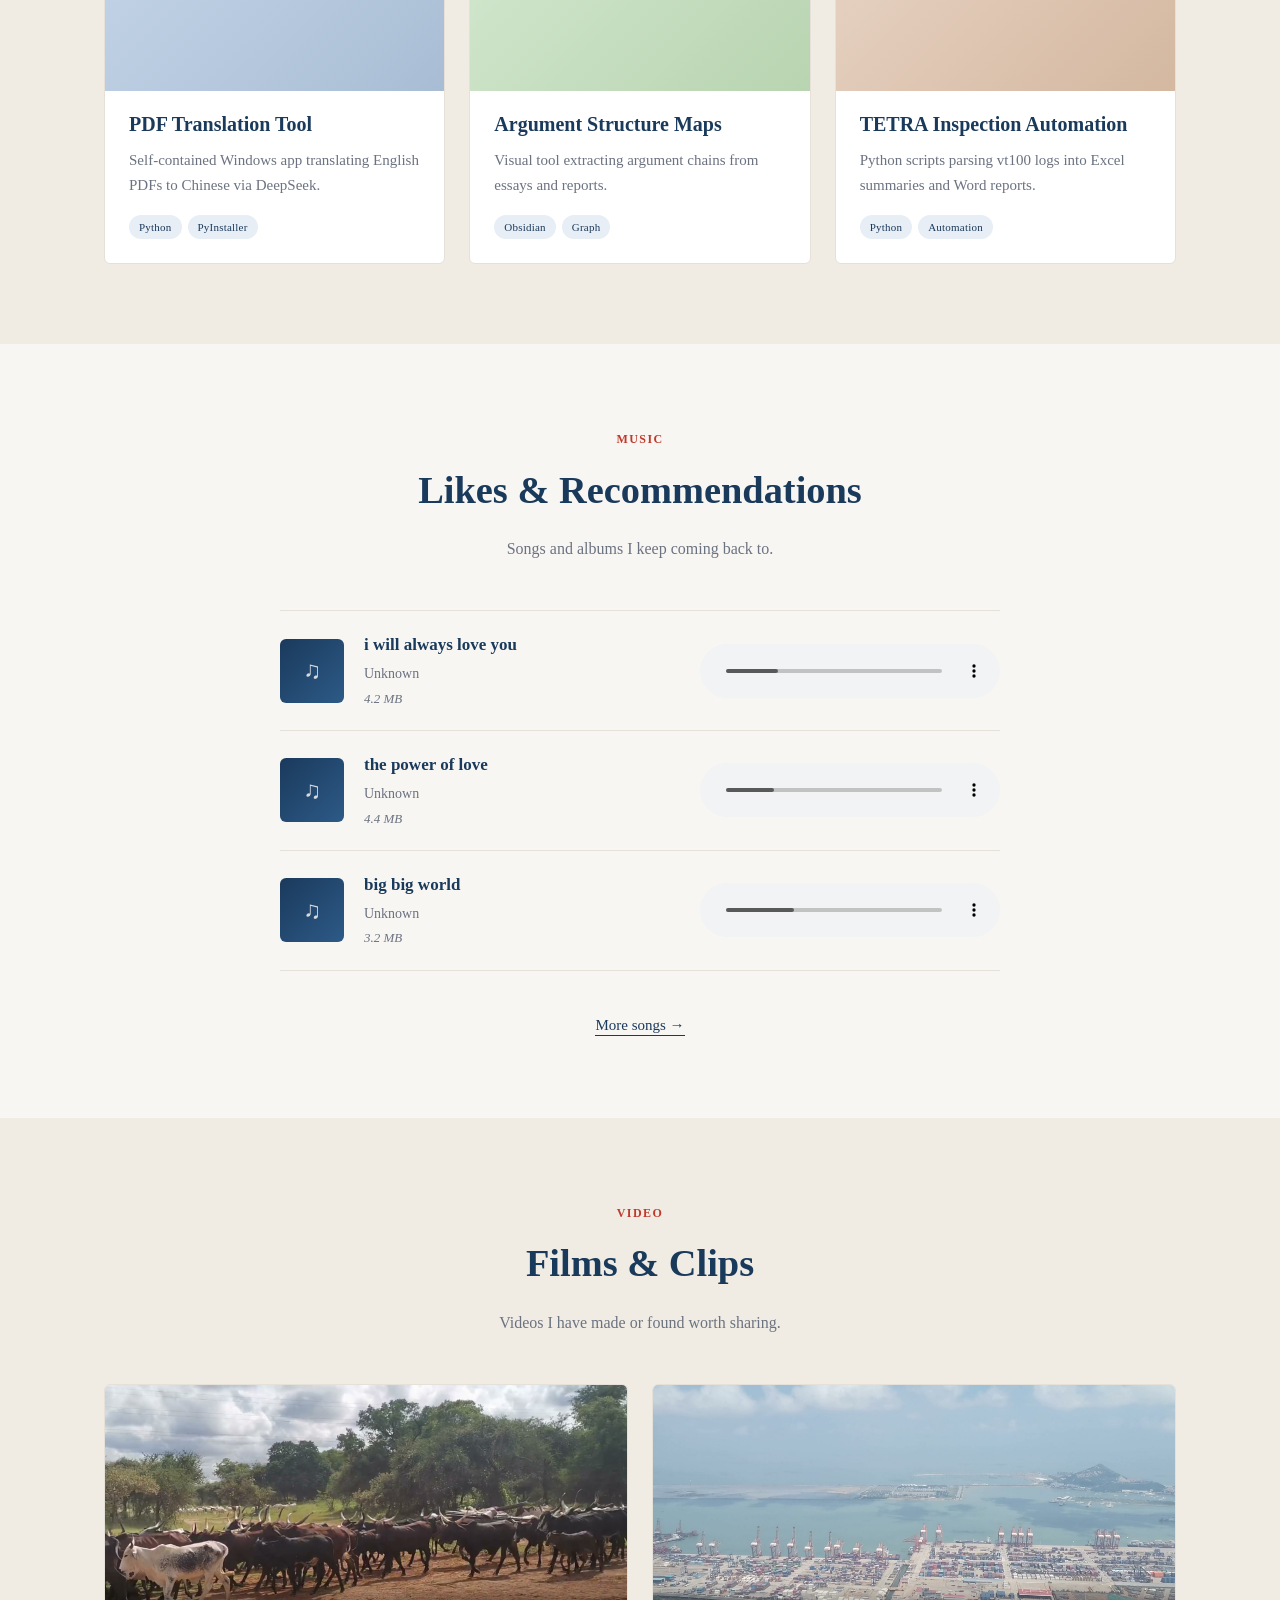
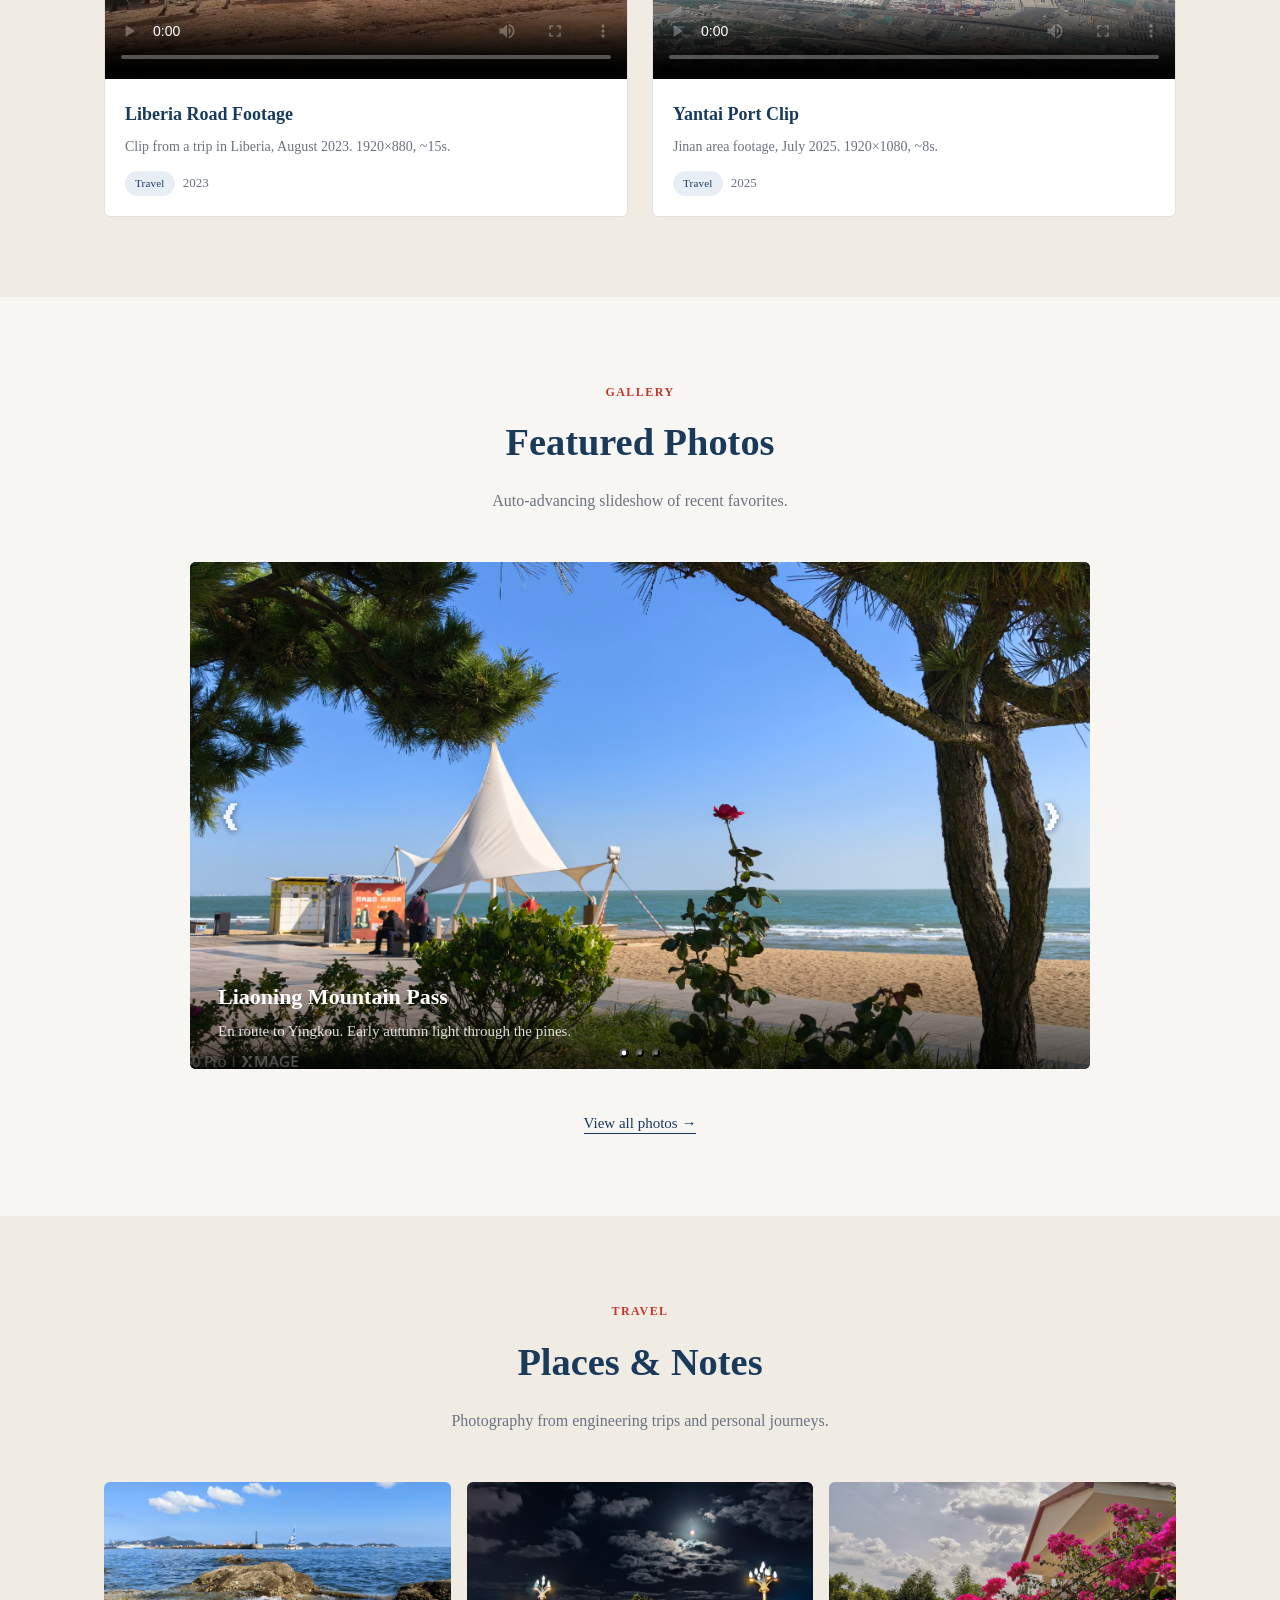
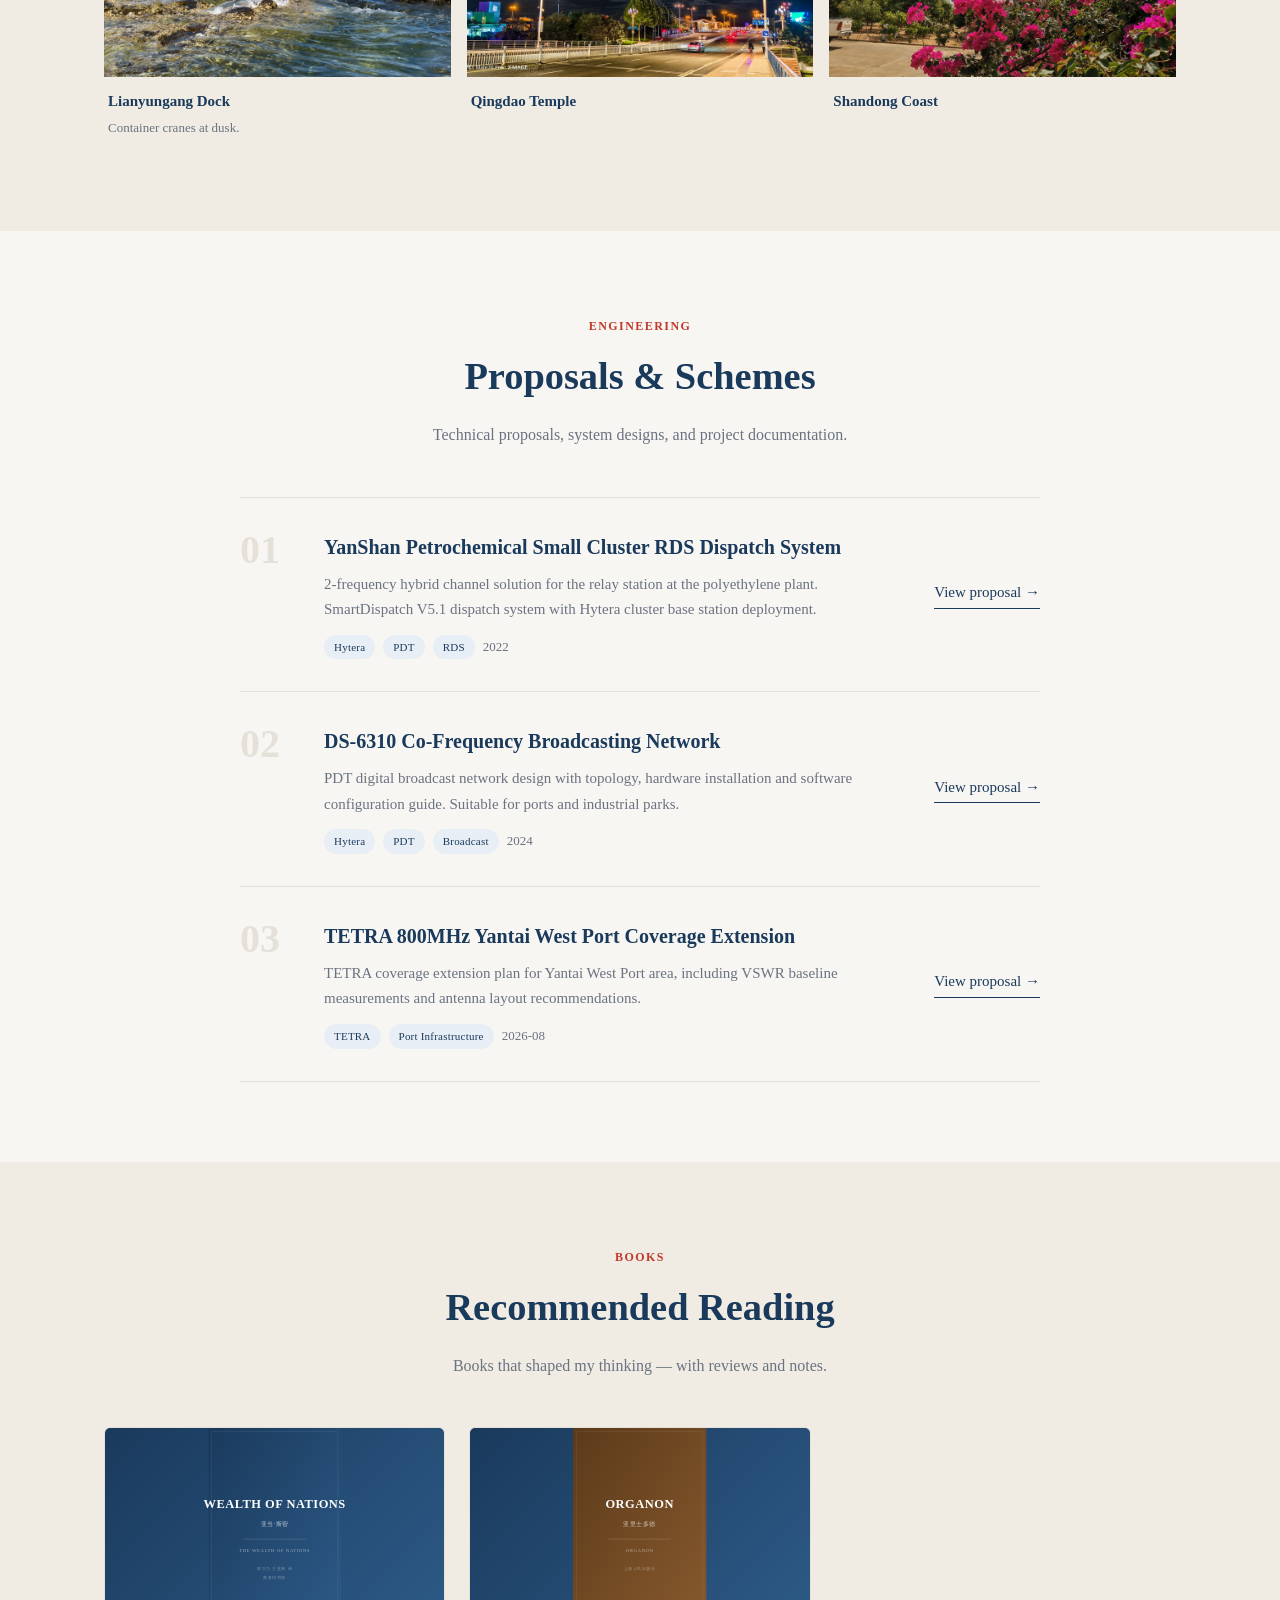
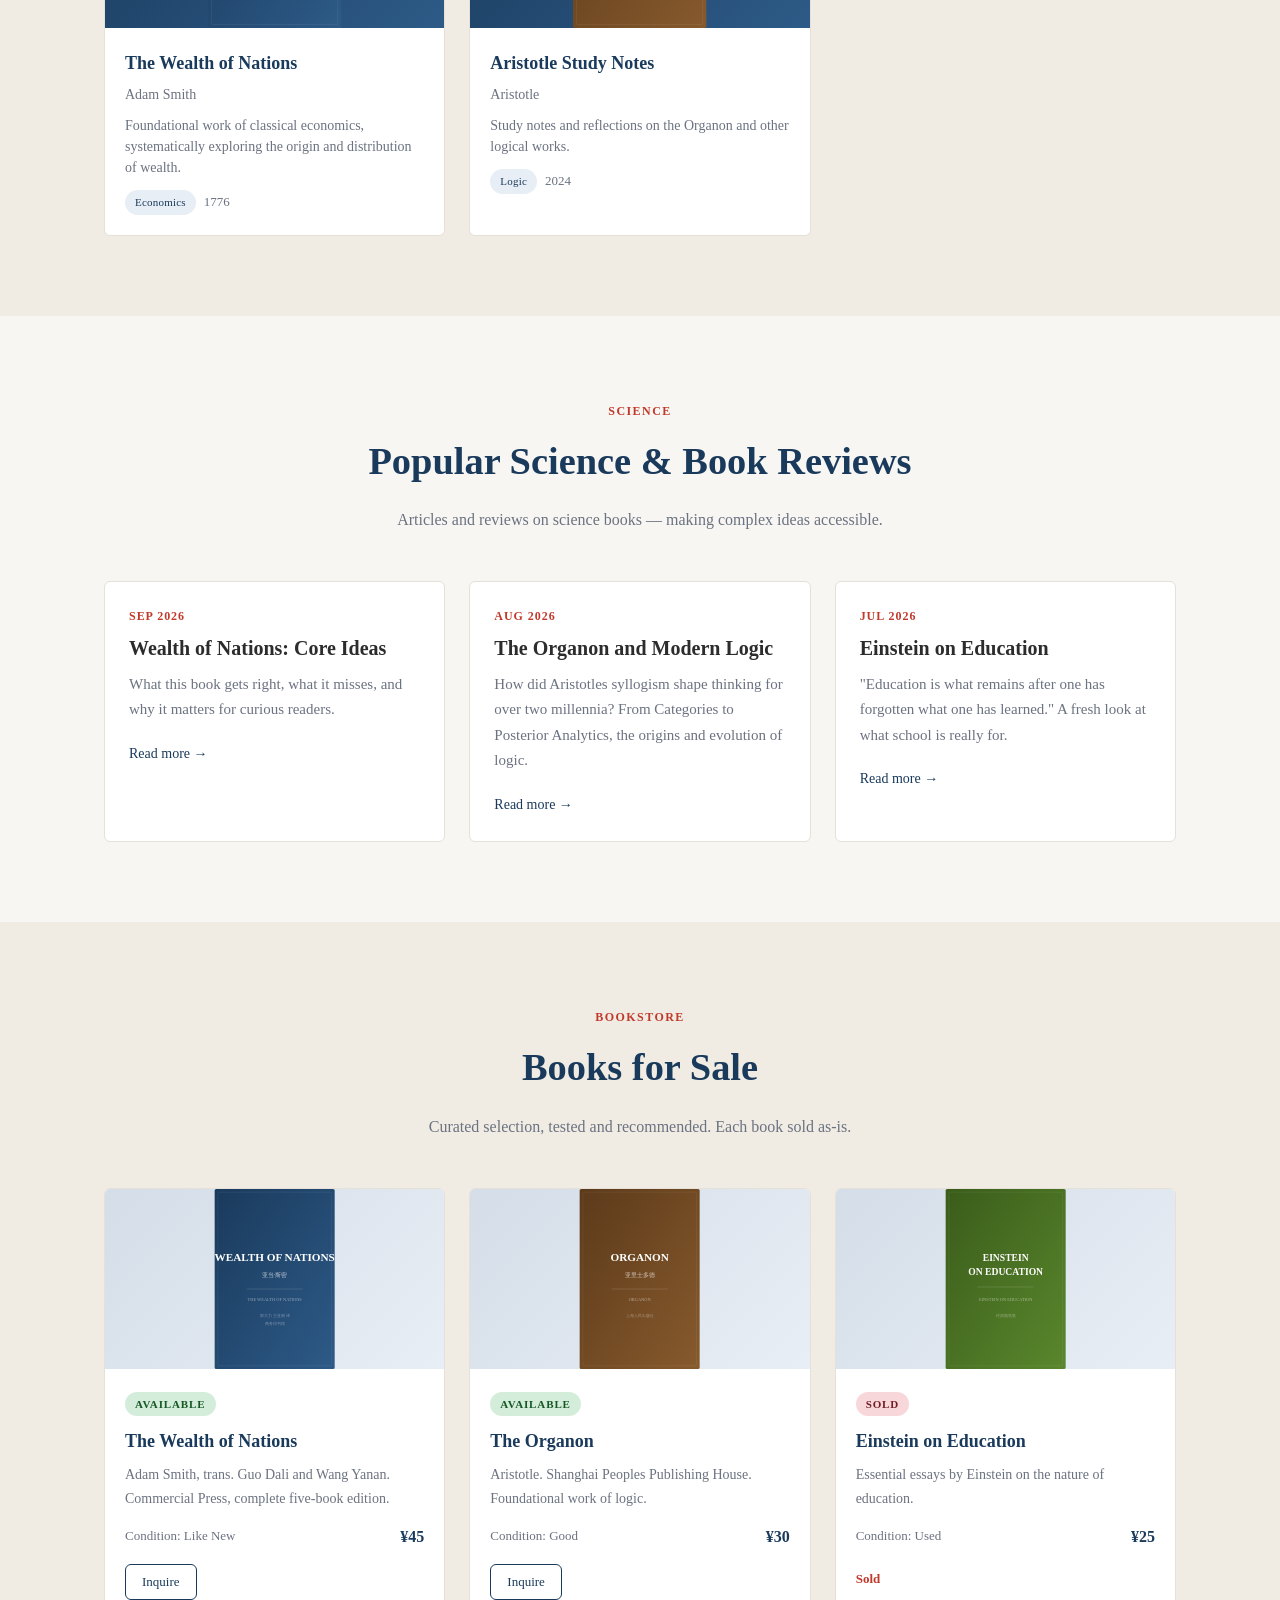
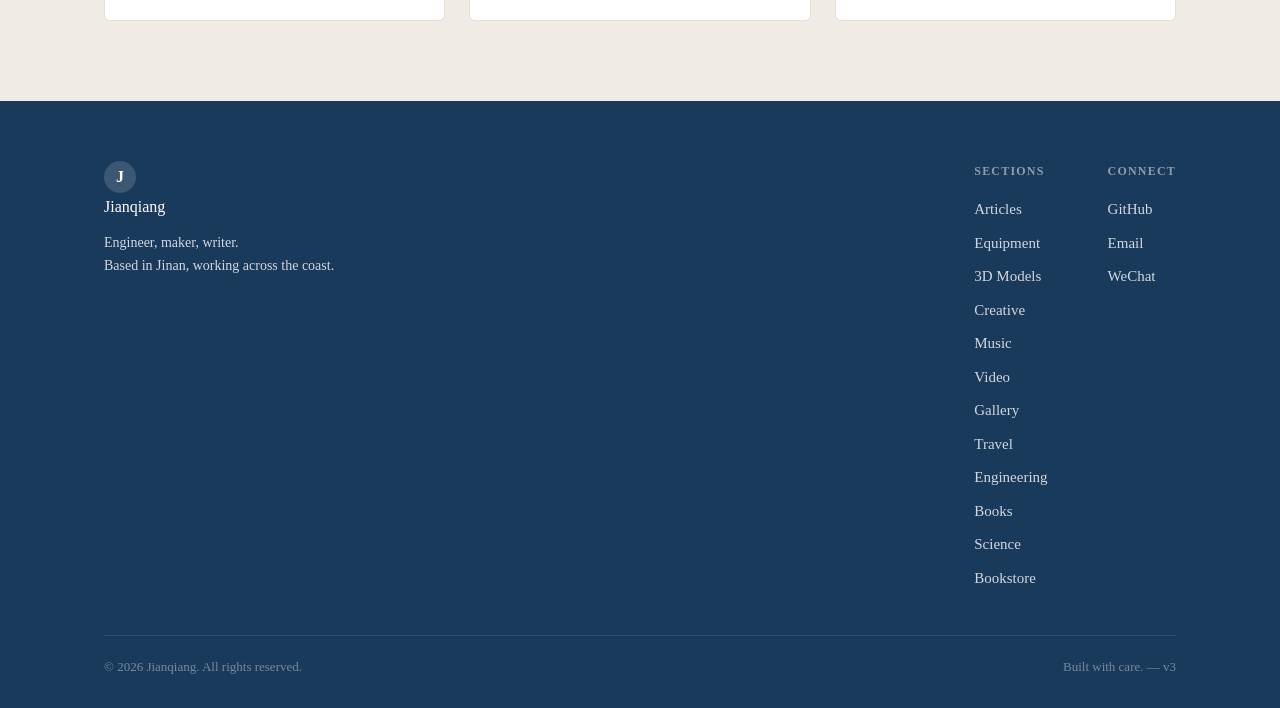
==== commit bf1deb83: "Travel photos: equal 16:9 frames instead of mosaic spans" ====
--- a/index.html
+++ b/index.html
@@ -229,8 +229,8 @@
   <div class="container">
     <div class="section-header"><span class="section-tag">Travel</span><h2>Places &amp; Notes</h2><p>Photography from engineering trips and personal journeys.</p></div>
     <div class="photo-grid">
-      <div class="photo-item wide"><div class="photo-placeholder"><img src="images/travel-1.jpg" alt="Lianyungang" style="width:100%;height:100%;object-fit:cover"></div><div class="photo-caption"><h4>Lianyungang Dock</h4><p>Container cranes at dusk.</p></div></div>
-      <div class="photo-item tall"><div class="photo-placeholder"><img src="images/travel-2.jpg" alt="Qingdao" style="width:100%;height:100%;object-fit:cover"></div><div class="photo-caption"><h4>Qingdao Temple</h4></div></div>
+      <div class="photo-item"><div class="photo-placeholder"><img src="images/travel-1.jpg" alt="Lianyungang" style="width:100%;height:100%;object-fit:cover"></div><div class="photo-caption"><h4>Lianyungang Dock</h4><p>Container cranes at dusk.</p></div></div>
+      <div class="photo-item"><div class="photo-placeholder"><img src="images/travel-2.jpg" alt="Qingdao" style="width:100%;height:100%;object-fit:cover"></div><div class="photo-caption"><h4>Qingdao Temple</h4></div></div>
       <div class="photo-item"><div class="photo-placeholder"><img src="images/travel-3.jpg" alt="Coast" style="width:100%;height:100%;object-fit:cover"></div><div class="photo-caption"><h4>Shandong Coast</h4></div></div>
     </div>
   </div>
--- a/css/style.css
+++ b/css/style.css
@@ -401,14 +401,11 @@
   gap: 16px;
 }
 .photo-item { overflow: hidden; border-radius: var(--radius); }
-.photo-item.wide { grid-column: span 2; }
-.photo-item.tall { grid-row: span 2; }
 .photo-placeholder {
   width: 100%;
+  aspect-ratio: 16 / 9;
   background: linear-gradient(135deg, #d4dde8, #e8eef5);
 }
-.photo-item.wide .photo-placeholder { aspect-ratio: 16 / 9; }
-.photo-item.tall .photo-placeholder { aspect-ratio: 3 / 4; }
 .photo-caption { padding: 12px 4px; }
 .photo-caption h4 {
   font-family: var(--font-serif);
@@ -442,9 +439,6 @@
 
 @media (max-width: 768px) {
   .photo-grid { grid-template-columns: 1fr; }
-  .photo-item.wide, .photo-item.tall { grid-column: span 1; grid-row: span 1; }
-  .photo-item.wide .photo-placeholder { aspect-ratio: 16 / 9; }
-  .photo-item.tall .photo-placeholder { aspect-ratio: 3 / 4; }
 }
 
 
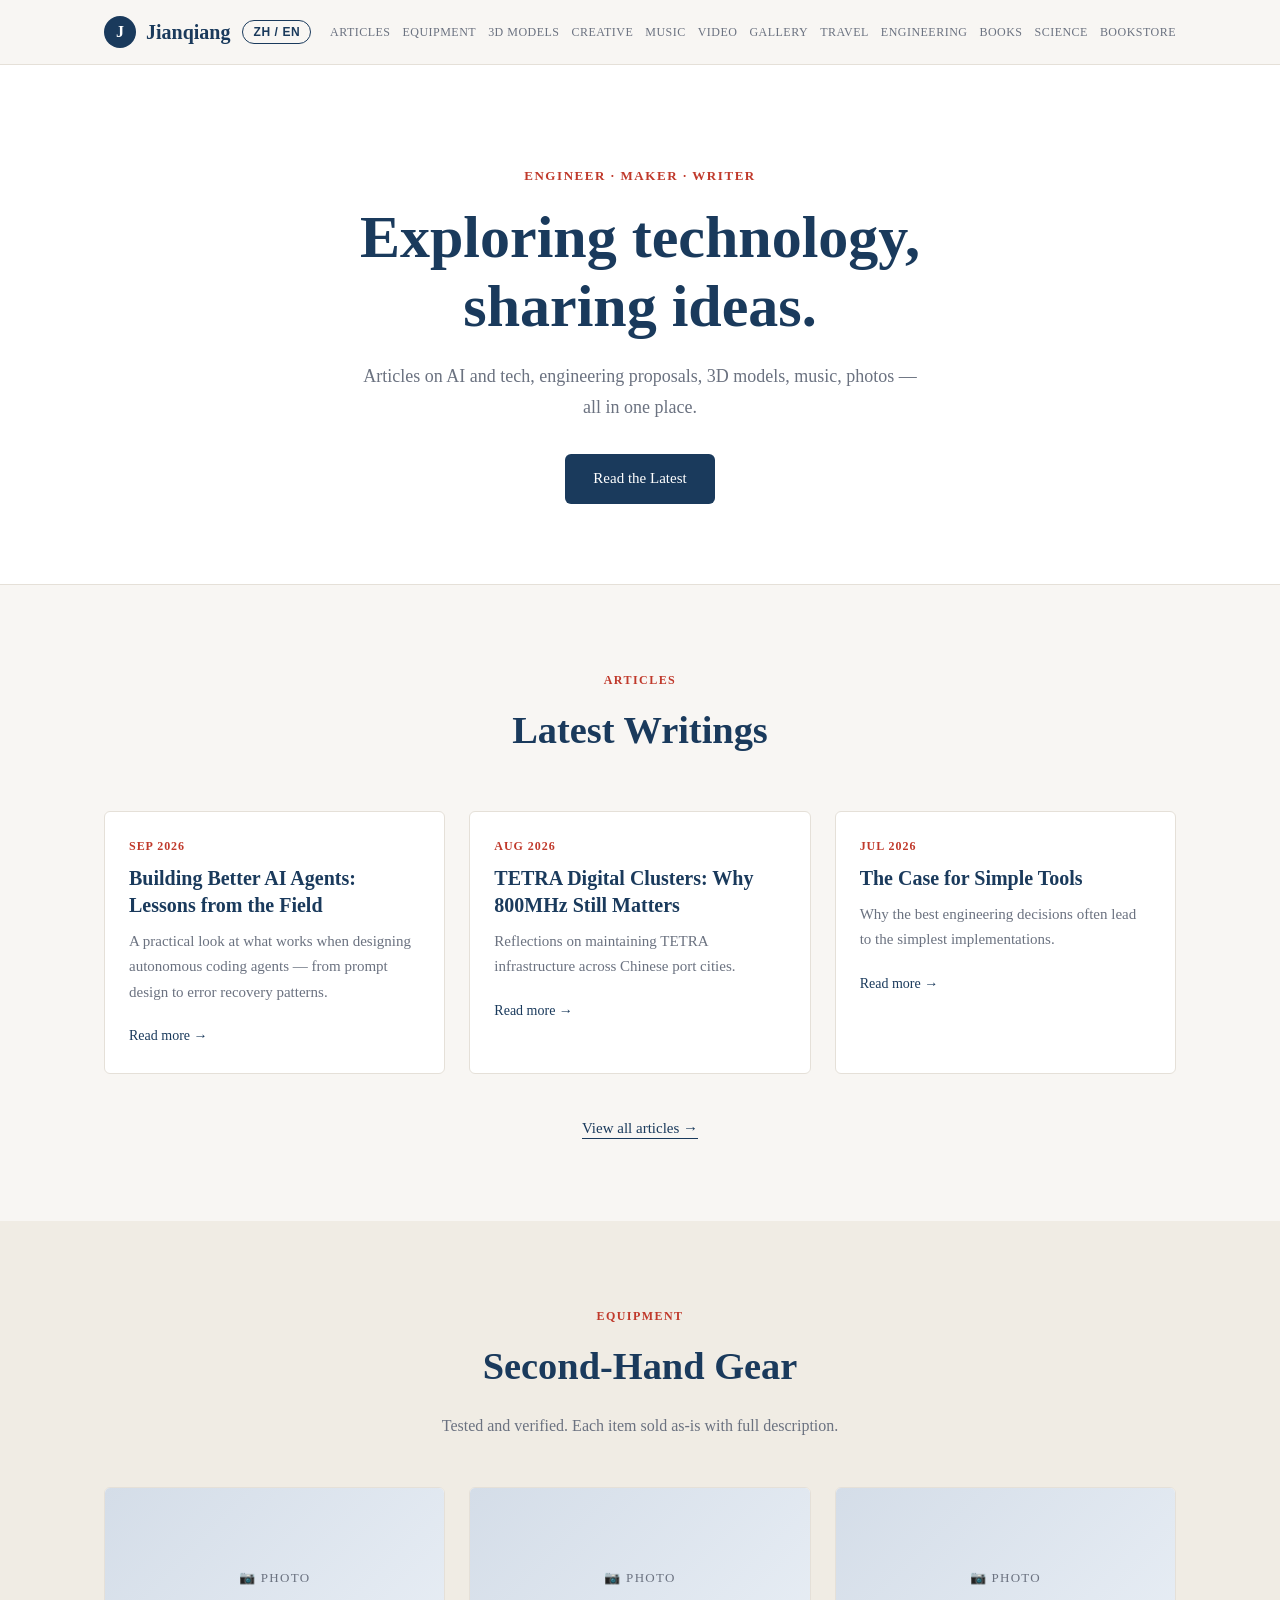
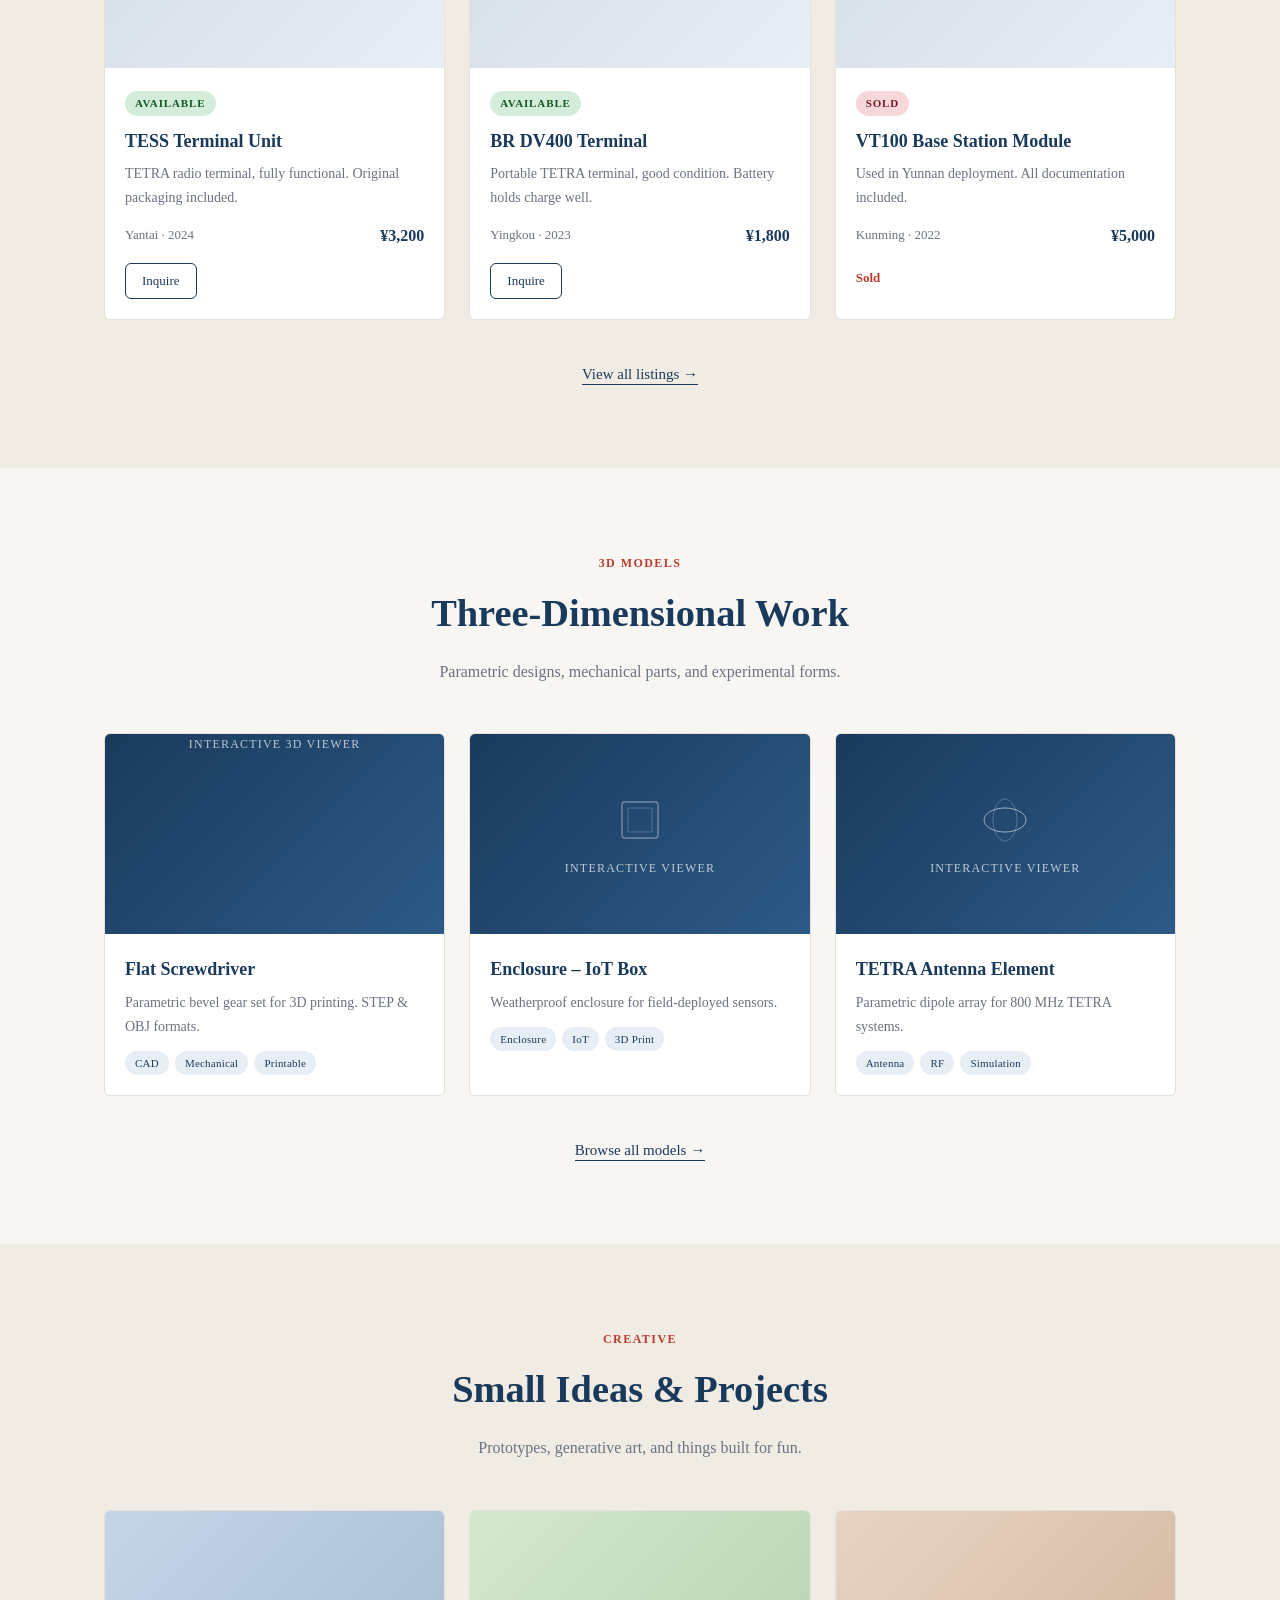
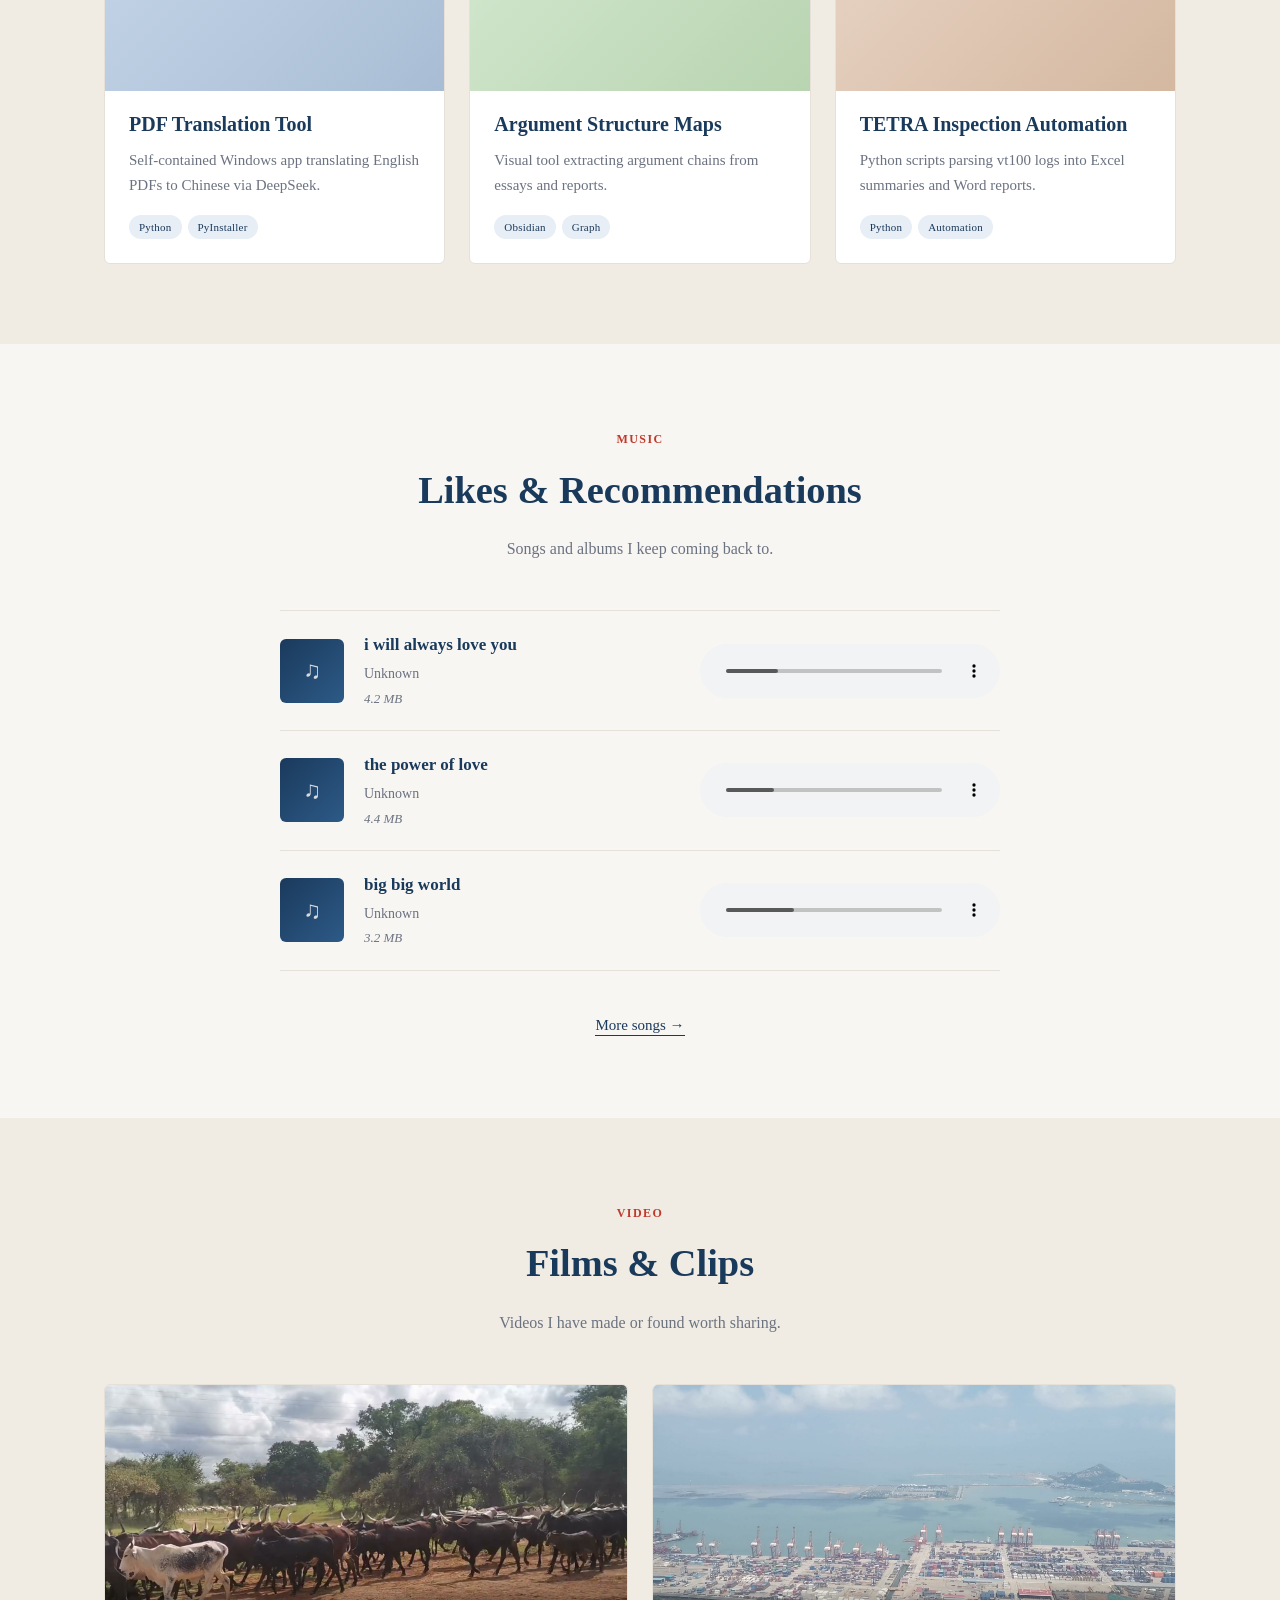
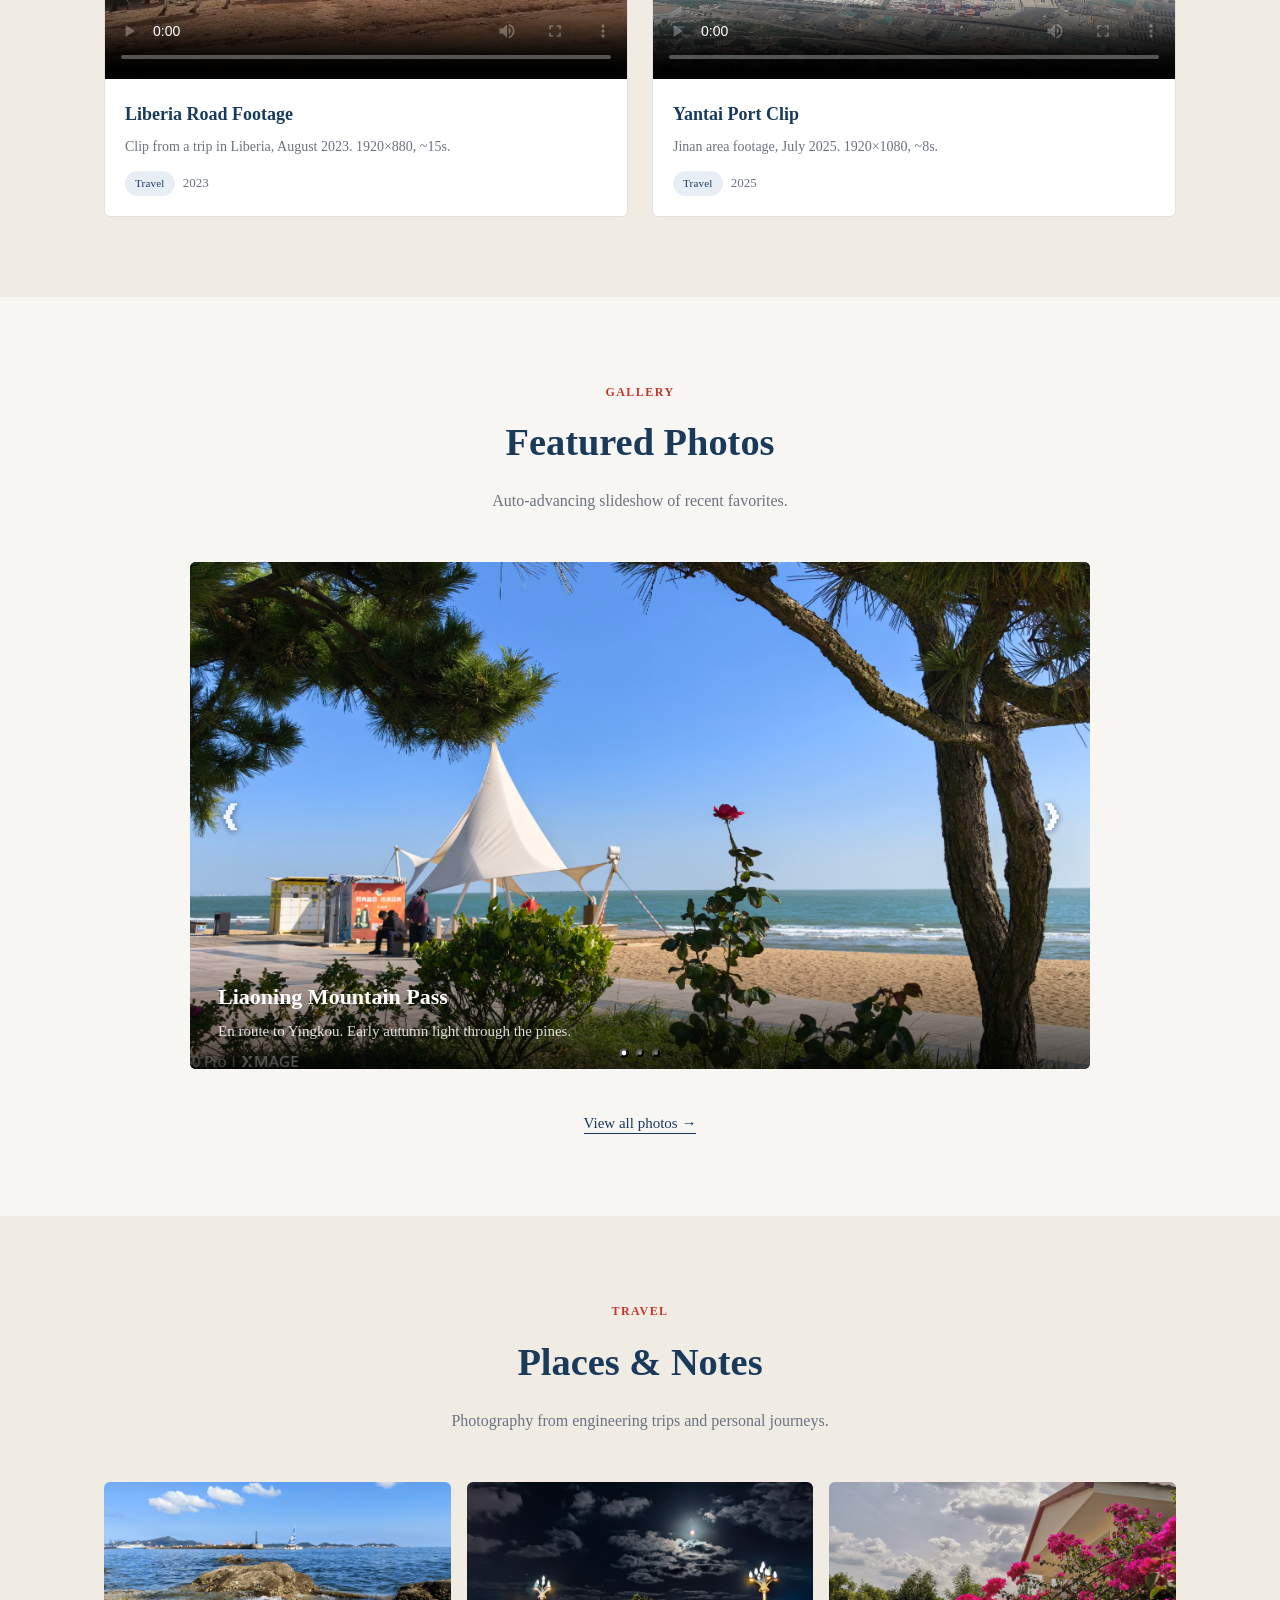
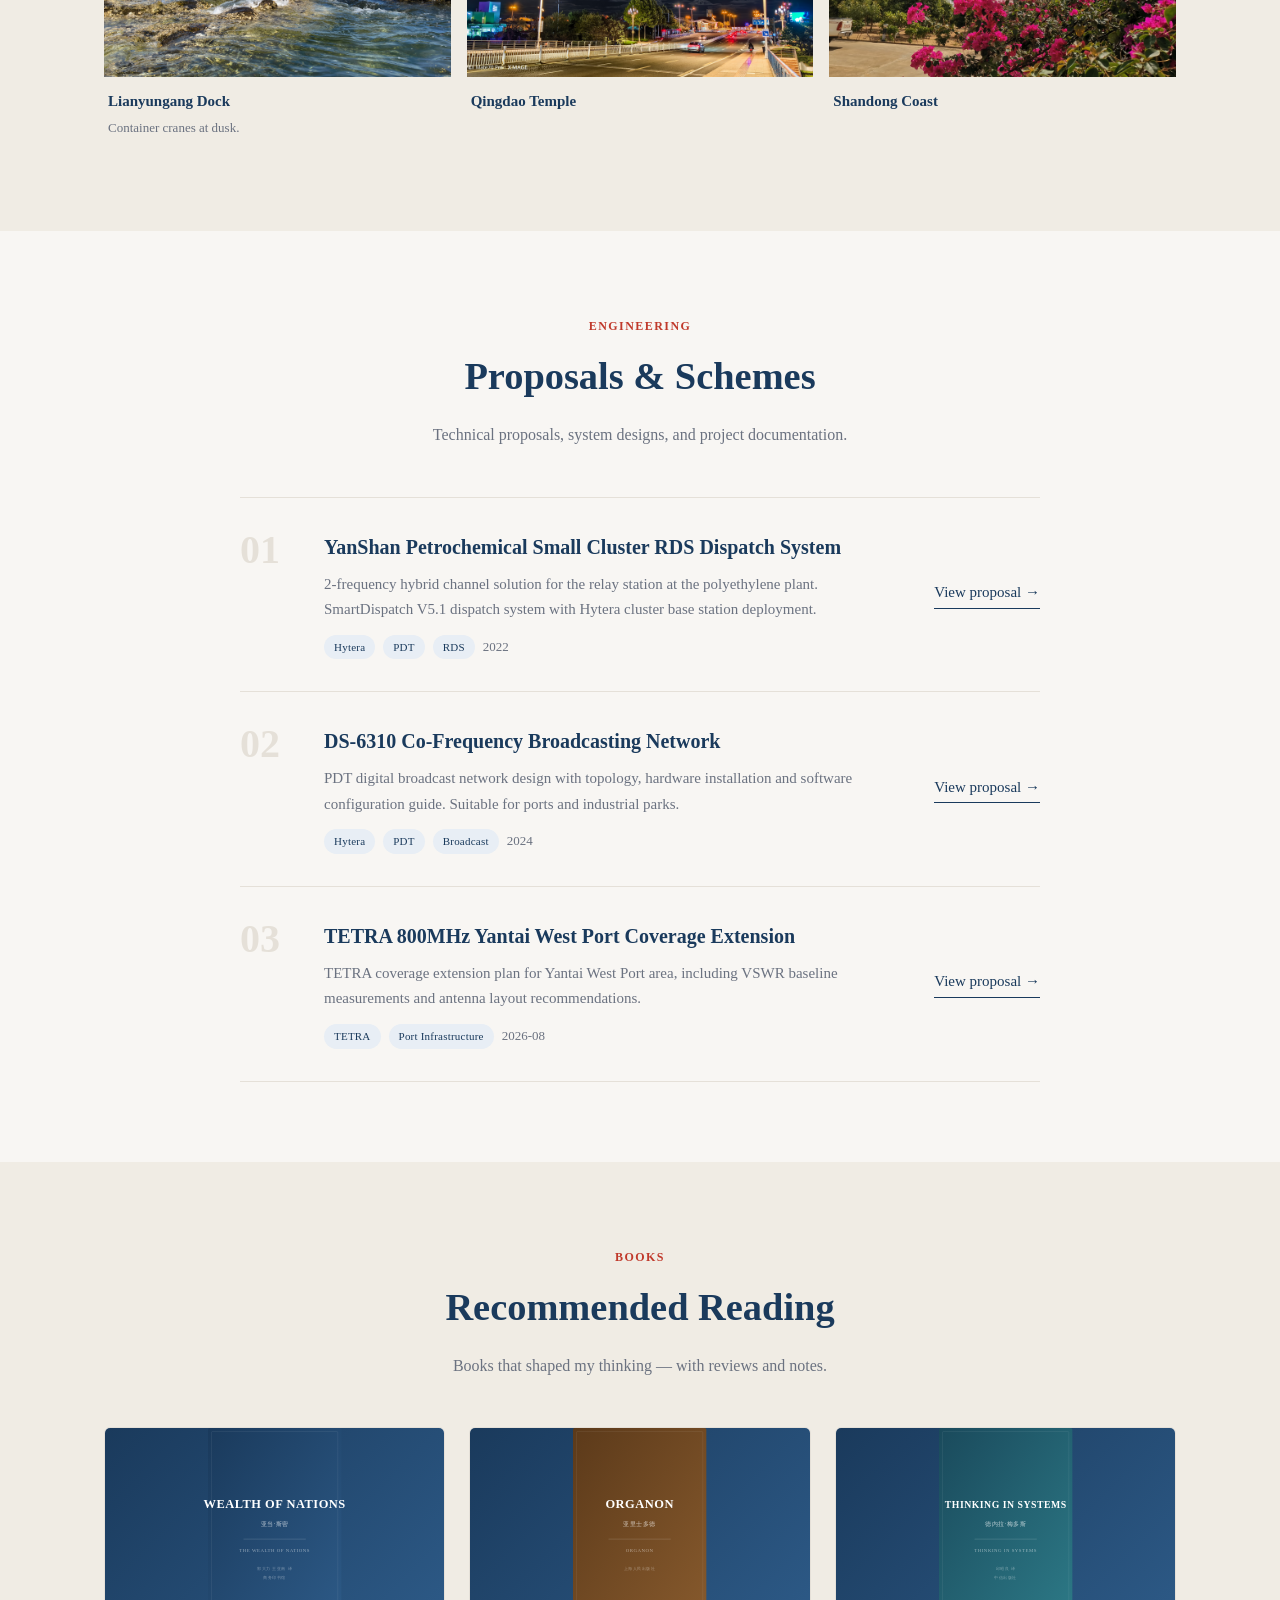
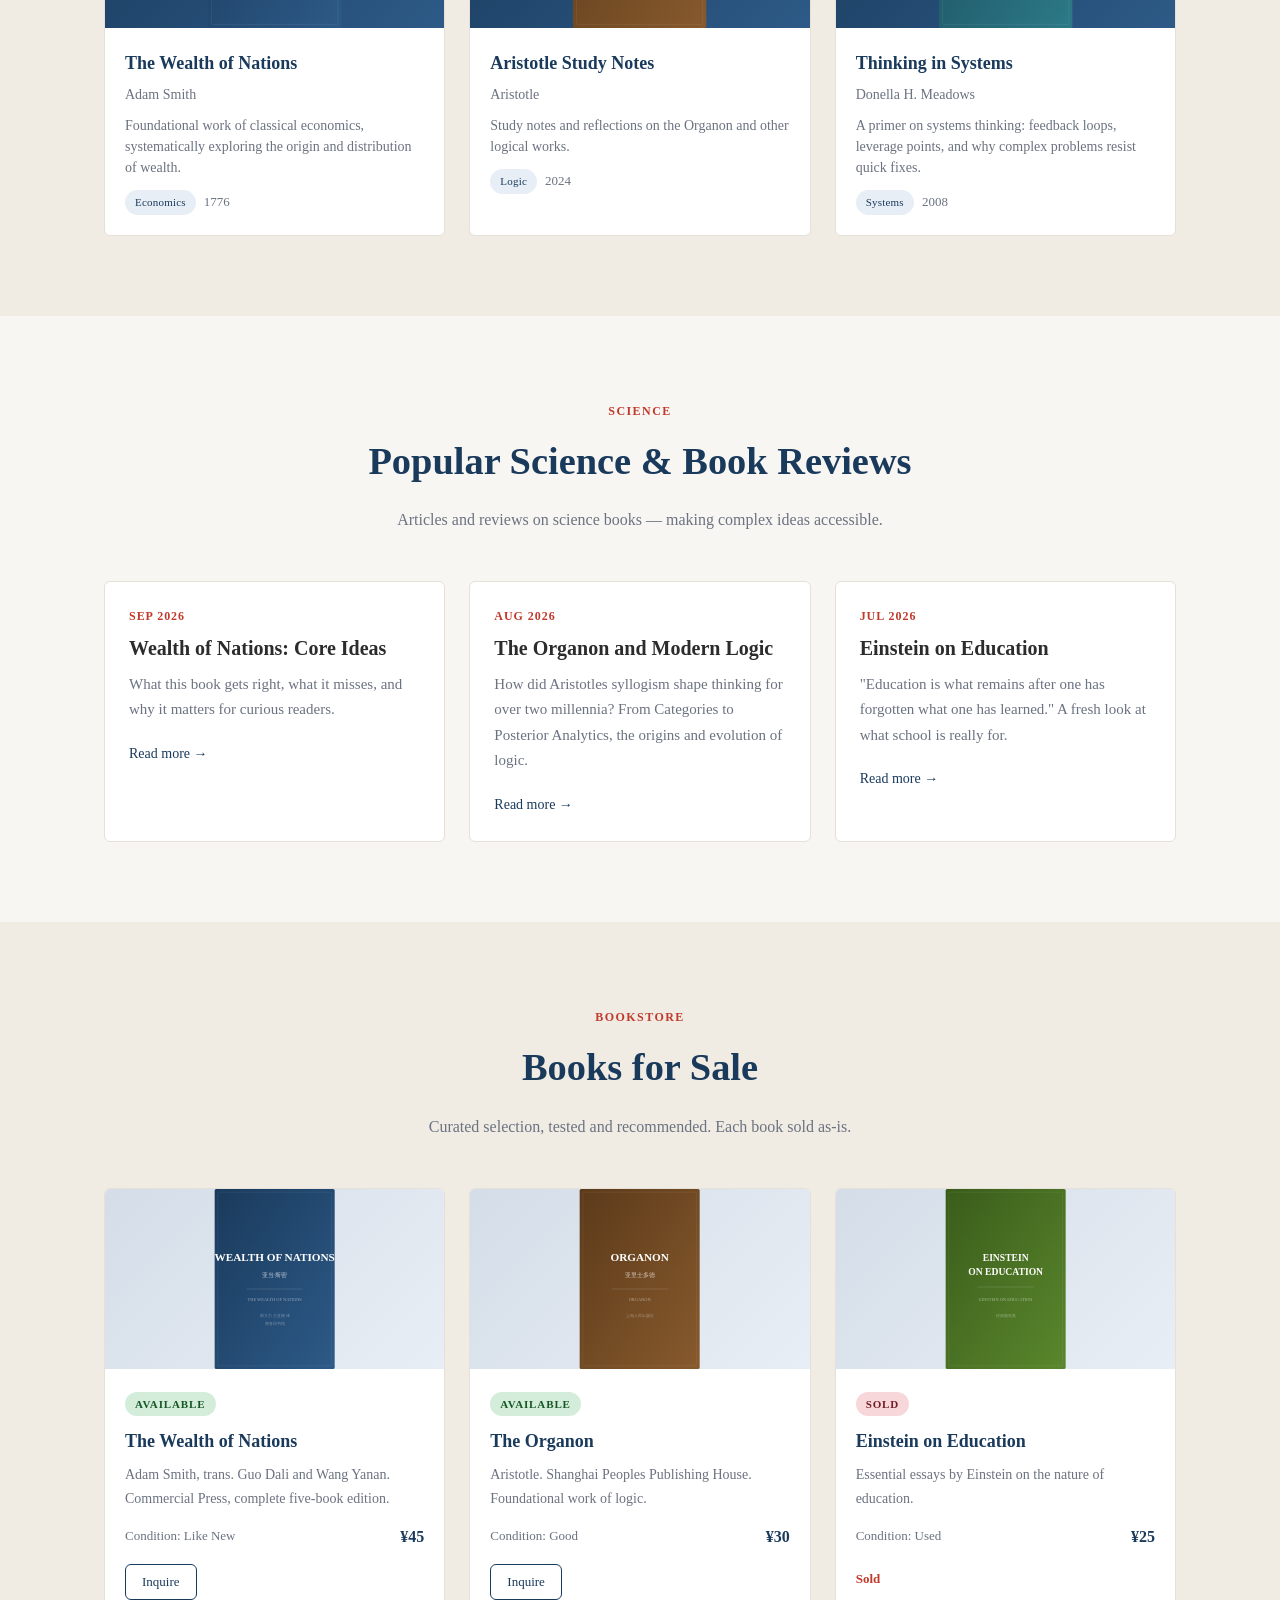
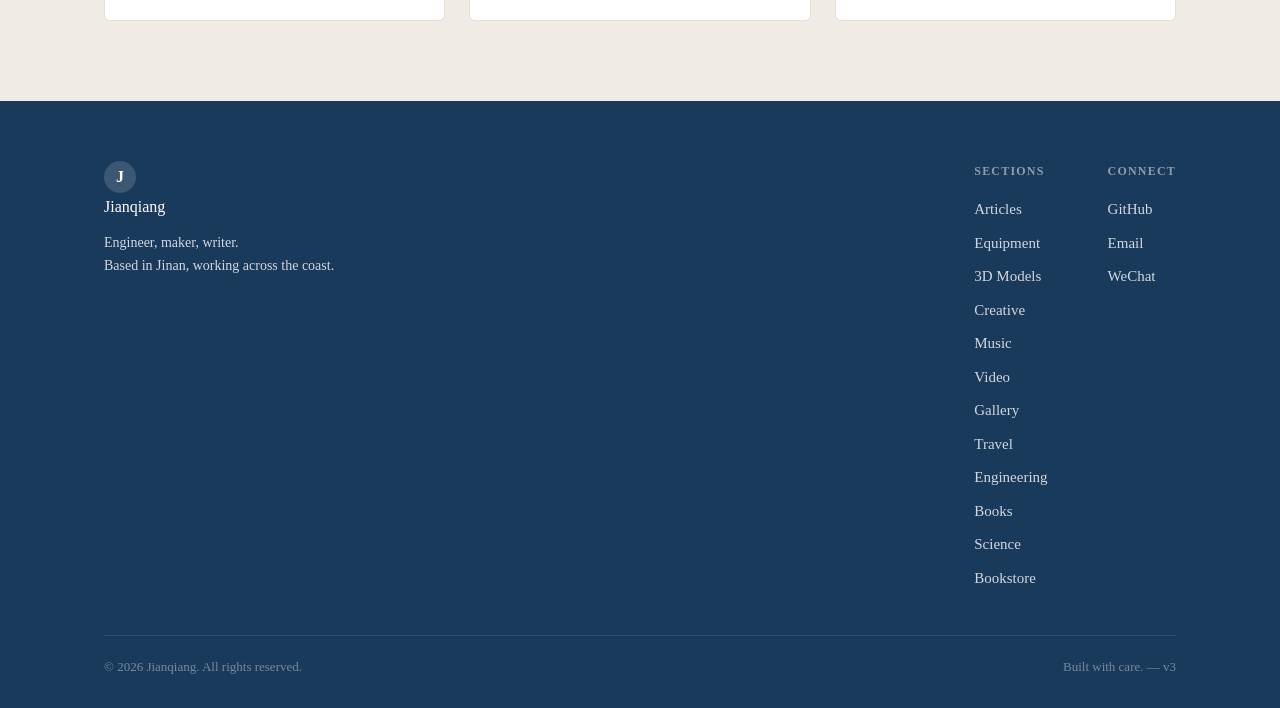
==== commit ab6dbb86: "Add third recommended-reading book: Thinking in Systems" ====
--- a/index.html
+++ b/index.html
@@ -303,6 +303,31 @@
           <p class="book-author" data-lang-en="Aristotle" data-lang-zh="亚里士多德">亚里士多德</p>
           <p class="book-desc" data-lang-en="Study notes and reflections on the Organon and other logical works." data-lang-zh="对《工具论》及其他逻辑著作的研读笔记与思考。">对《工具论》及其他逻辑著作的研读笔记与思考。</p>
           <div class="book-meta"><span class="tag" data-lang-en="Logic" data-lang-zh="逻辑学">逻辑学</span><span class="date">2024</span></div>
+        </div>
+      </div>
+      <div class="book-card">
+        <div class='book-cover'><svg xmlns="http://www.w3.org/2000/svg" viewBox="0 0 300 450" width="300" height="450">
+  <defs>
+    <linearGradient id="g4" x1="0%" y1="0%" x2="100%" y2="100%">
+      <stop offset="0%" style="stop-color:#1a4a5c"/>
+      <stop offset="100%" style="stop-color:#2d7a87"/>
+    </linearGradient>
+  </defs>
+  <rect width="300" height="450" fill="url(#g4)" rx="4"/>
+  <rect x="8" y="8" width="284" height="434" fill="none" stroke="rgba(255,255,255,0.15)" stroke-width="1" rx="2"/>
+  <text class="svg-cn" x="150" y="180" text-anchor="middle" font-family="Georgia,serif" font-size="28" fill="#fff" font-weight="bold">系统之美</text><text class="svg-en" x="150" y="180" text-anchor="middle" font-family="Georgia,serif" font-size="22" fill="#fff" font-weight="bold" style="display:none">THINKING IN SYSTEMS</text>
+  <text x="150" y="220" text-anchor="middle" font-family="Georgia,serif" font-size="14" fill="rgba(255,255,255,0.7)">德内拉·梅多斯</text>
+  <line x1="80" y1="250" x2="220" y2="250" stroke="rgba(255,255,255,0.3)" stroke-width="1"/>
+  <text x="150" y="280" text-anchor="middle" font-family="Georgia,serif" font-size="11" fill="rgba(255,255,255,0.5)">THINKING IN SYSTEMS</text>
+  <text x="150" y="320" text-anchor="middle" font-family="Georgia,serif" font-size="10" fill="rgba(255,255,255,0.4)">邱昭良 译</text>
+  <text x="150" y="340" text-anchor="middle" font-family="Georgia,serif" font-size="10" fill="rgba(255,255,255,0.4)">中信出版社</text>
+</svg>
+</div>
+        <div class="book-info">
+          <h3 data-lang-en="Thinking in Systems" data-lang-zh="系统之美">系统之美</h3>
+          <p class="book-author" data-lang-en="Donella H. Meadows" data-lang-zh="德内拉·梅多斯">德内拉·梅多斯</p>
+          <p class="book-desc" data-lang-en="A primer on systems thinking: feedback loops, leverage points, and why complex problems resist quick fixes." data-lang-zh="系统思考入门：反馈回路、杠杆点，以及复杂问题为何难以速成解决。">系统思考入门：反馈回路、杠杆点，以及复杂问题为何难以速成解决。</p>
+          <div class="book-meta"><span class="tag" data-lang-en="Systems" data-lang-zh="系统思维">系统思维</span><span class="date">2008</span></div>
         </div>
       </div>
   </div>
